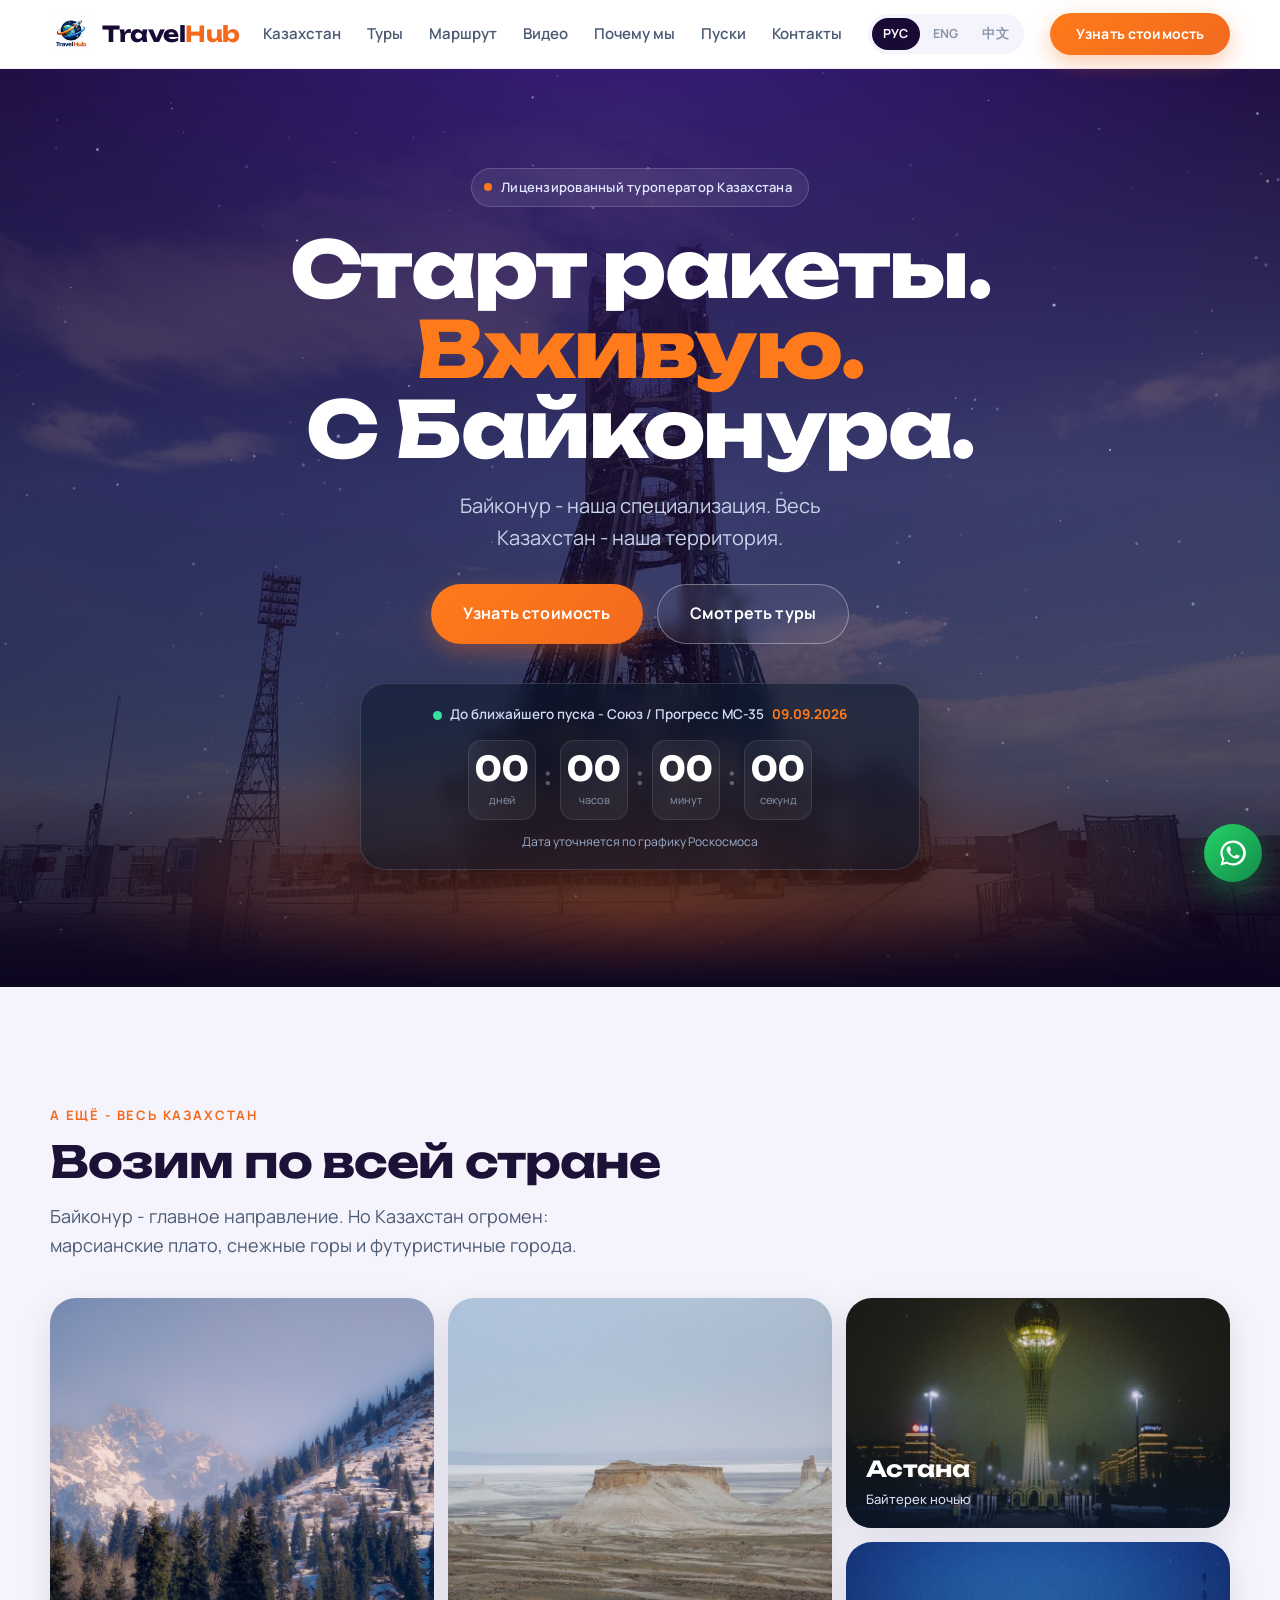
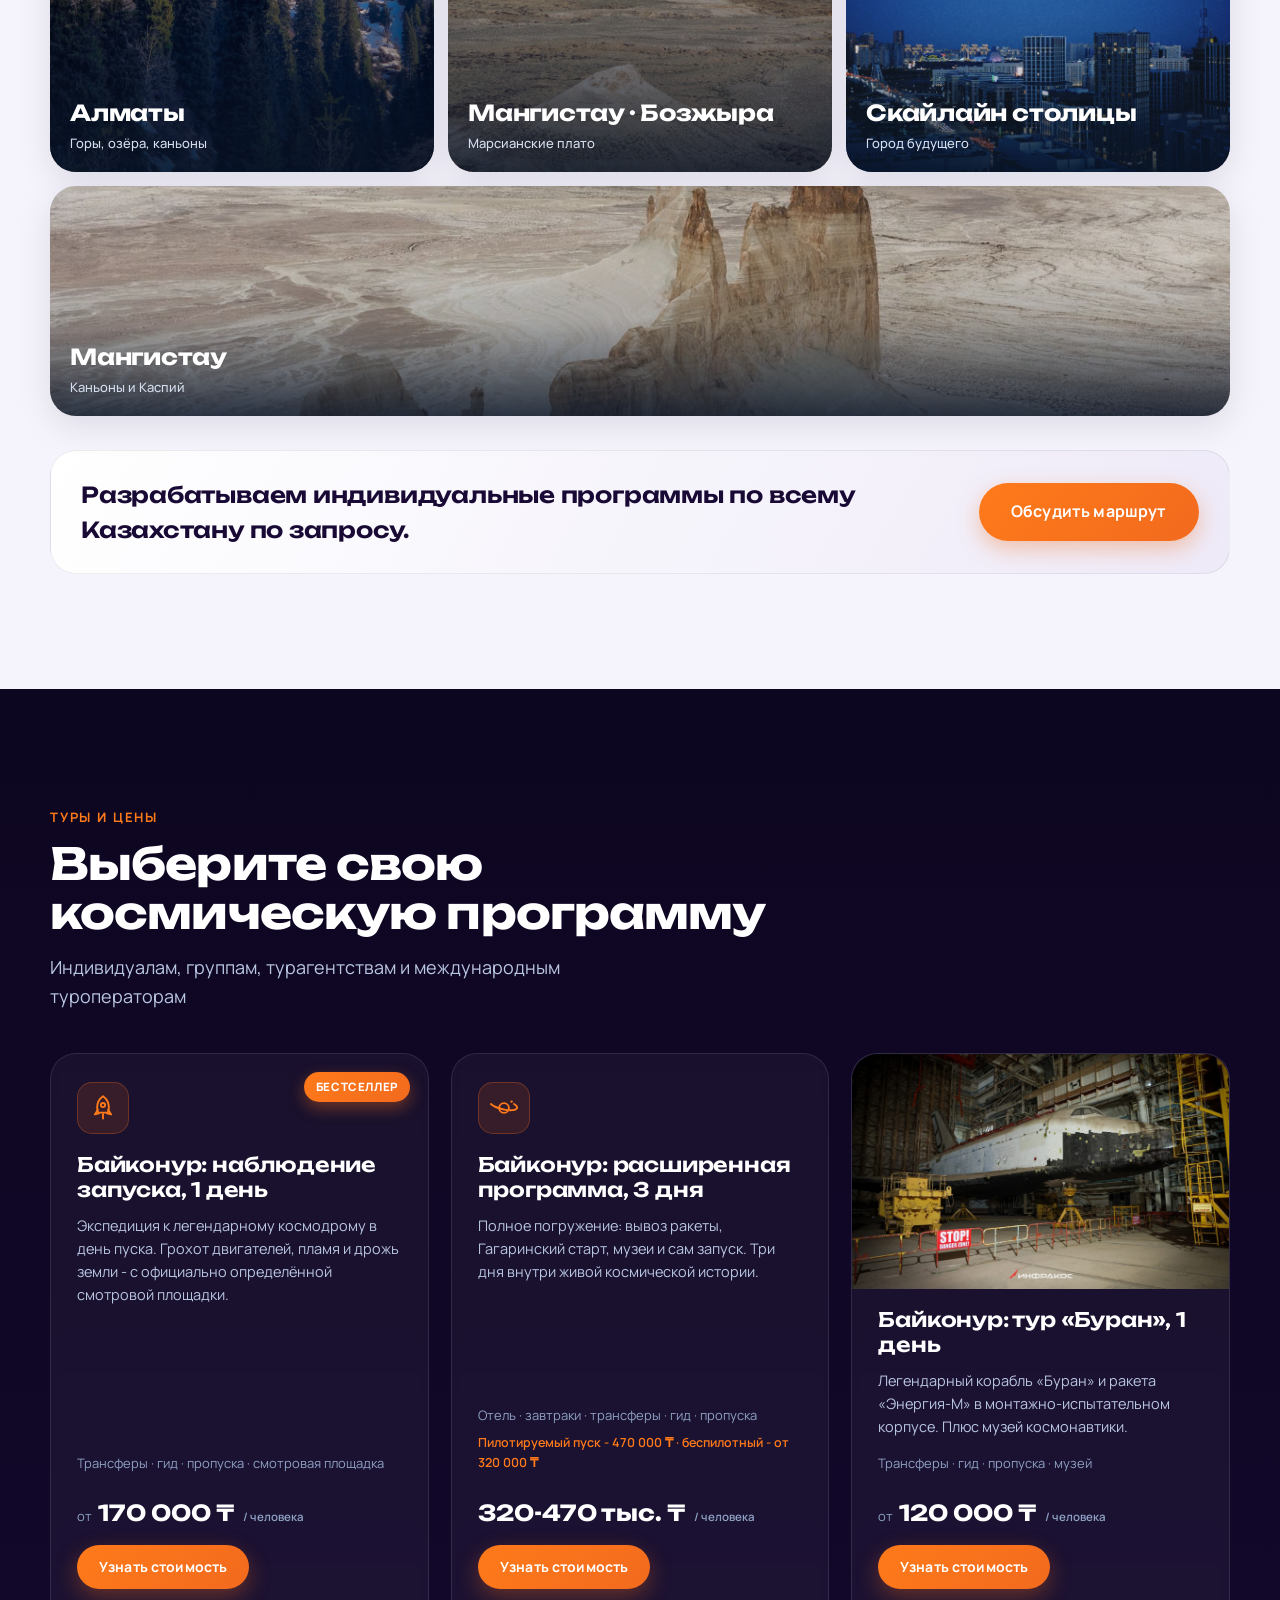
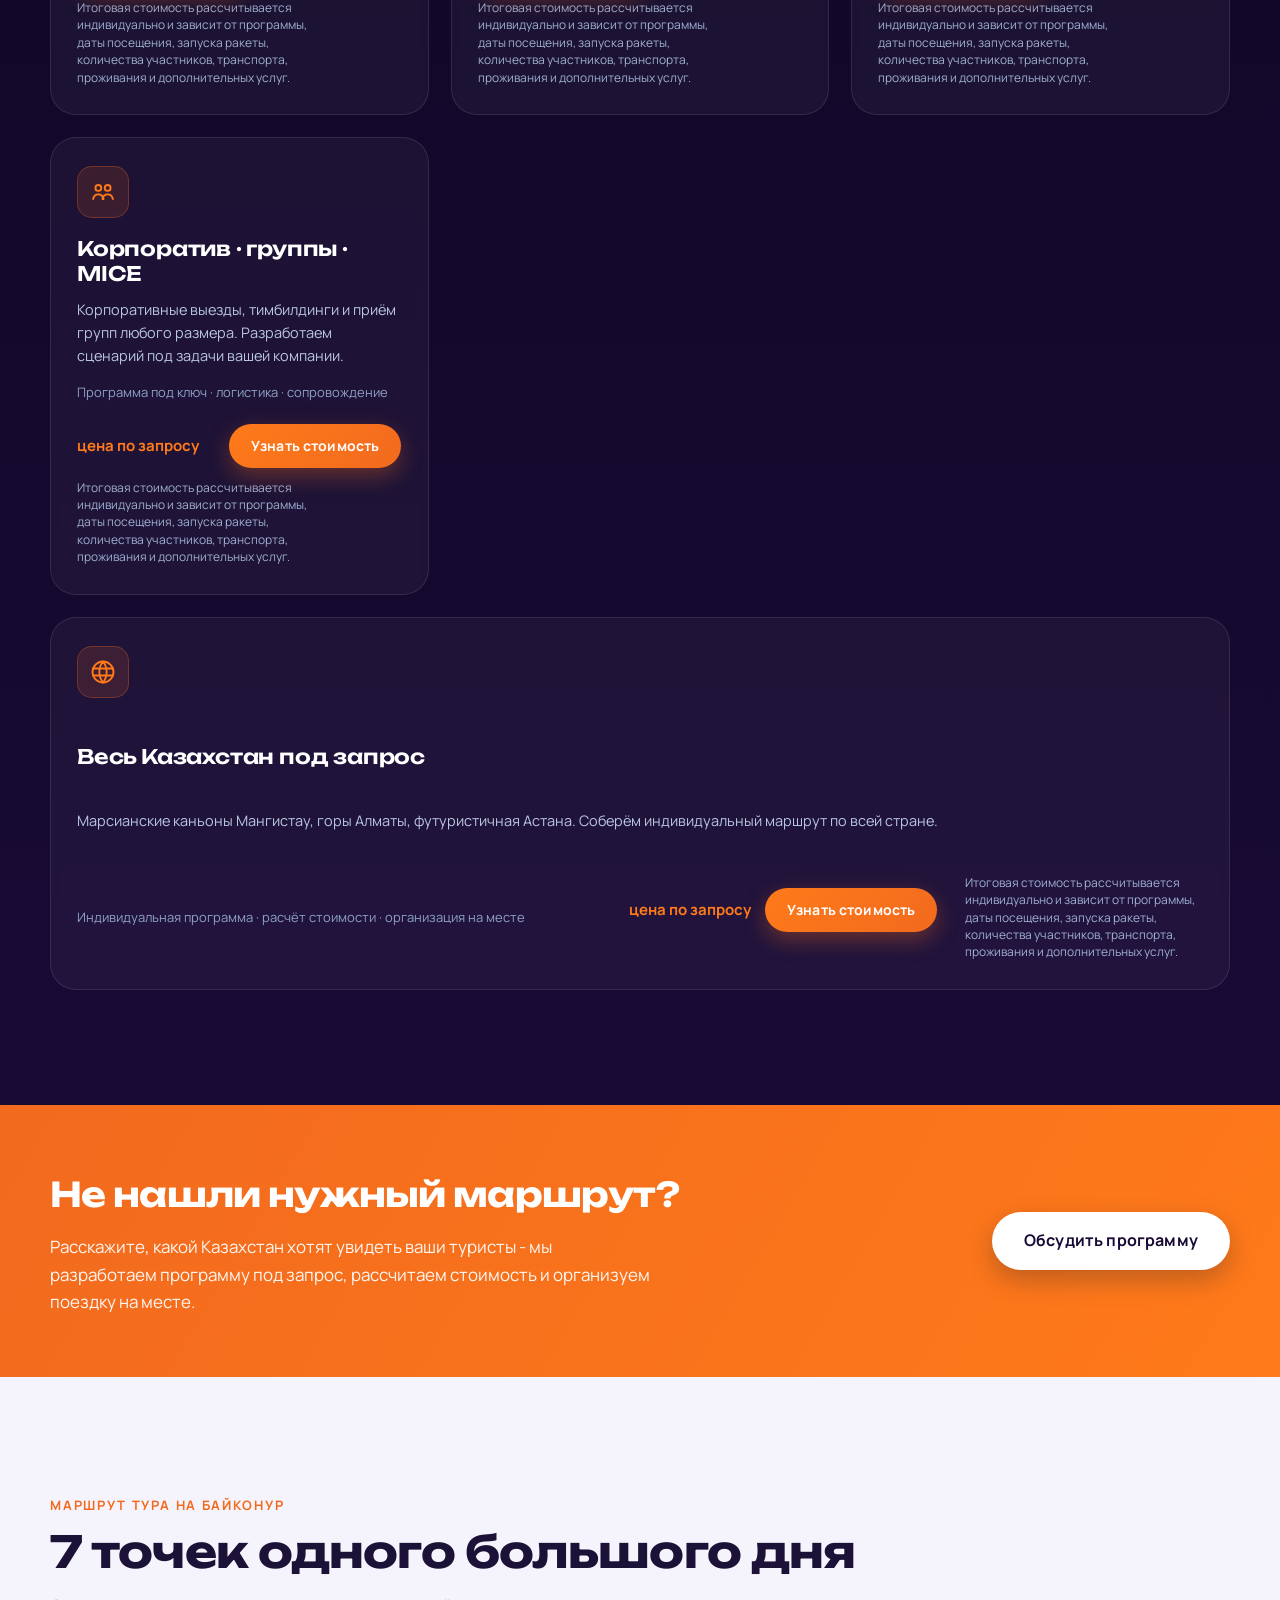
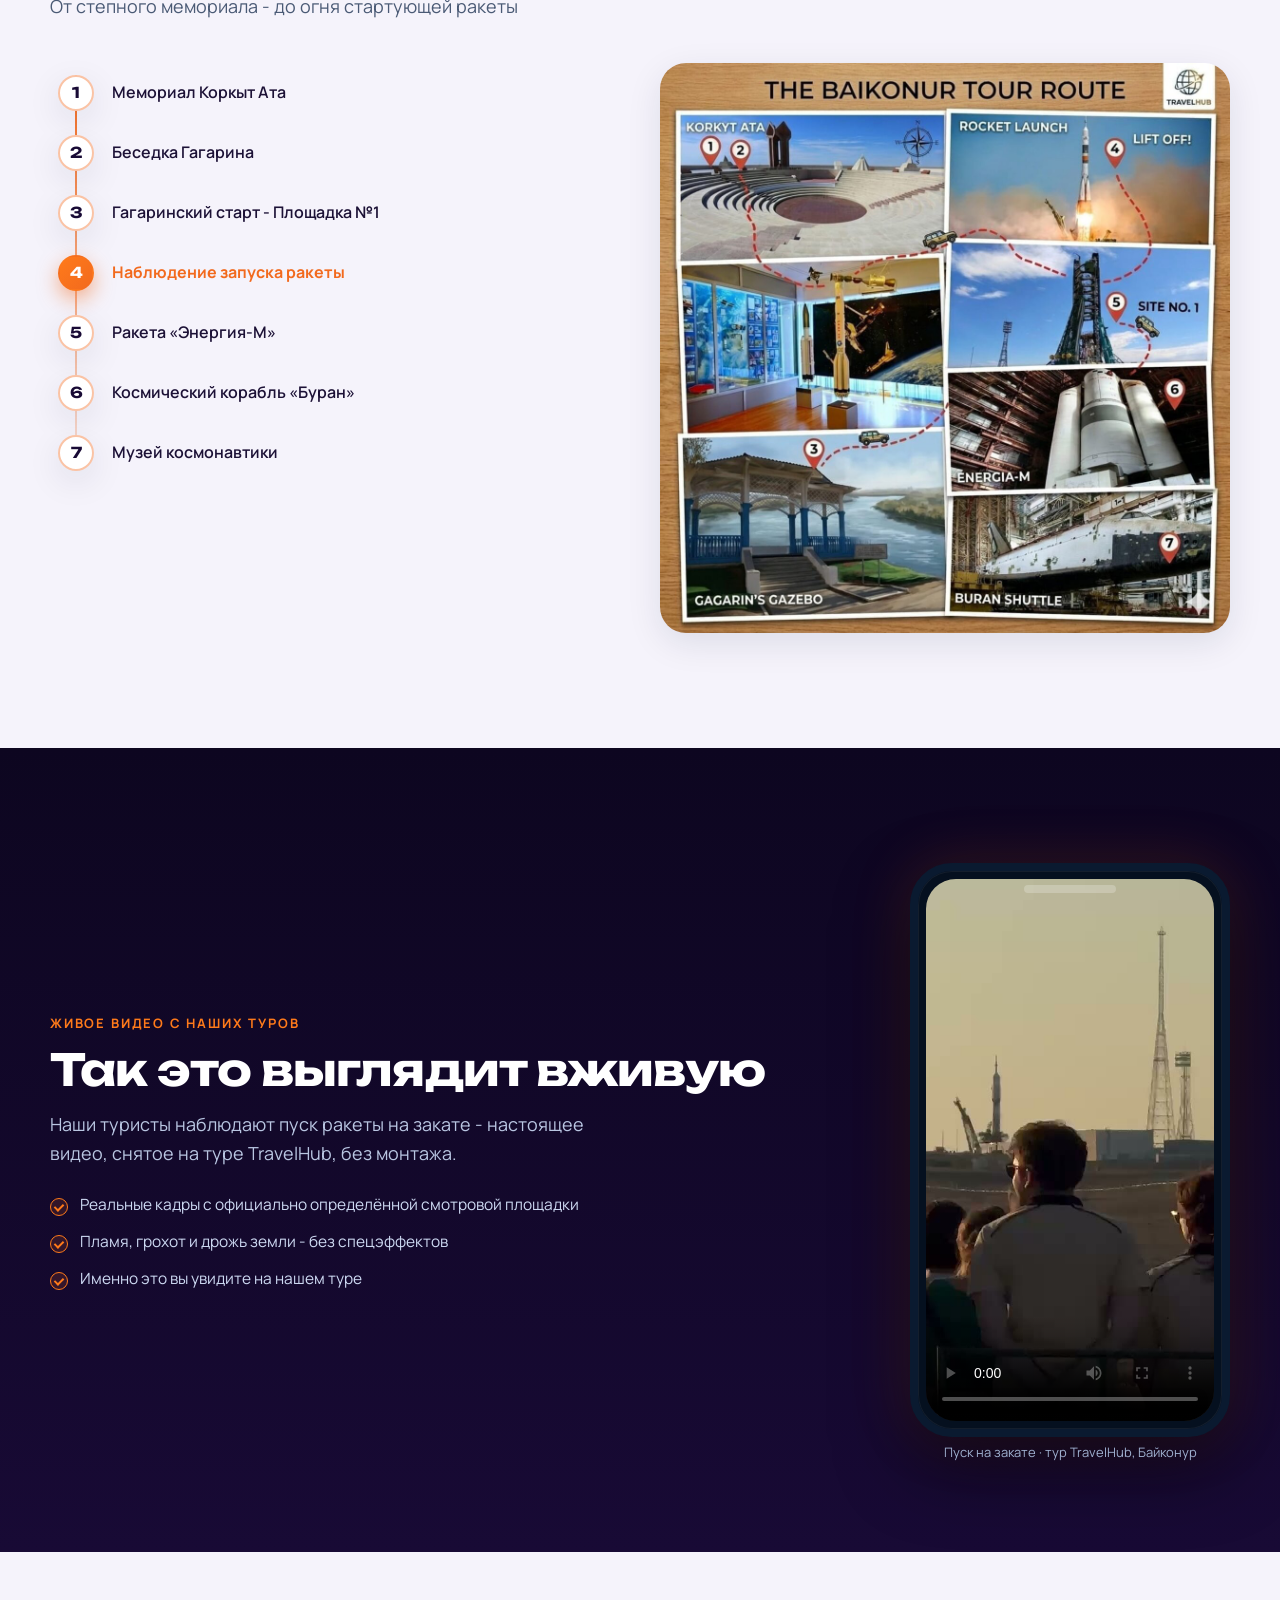
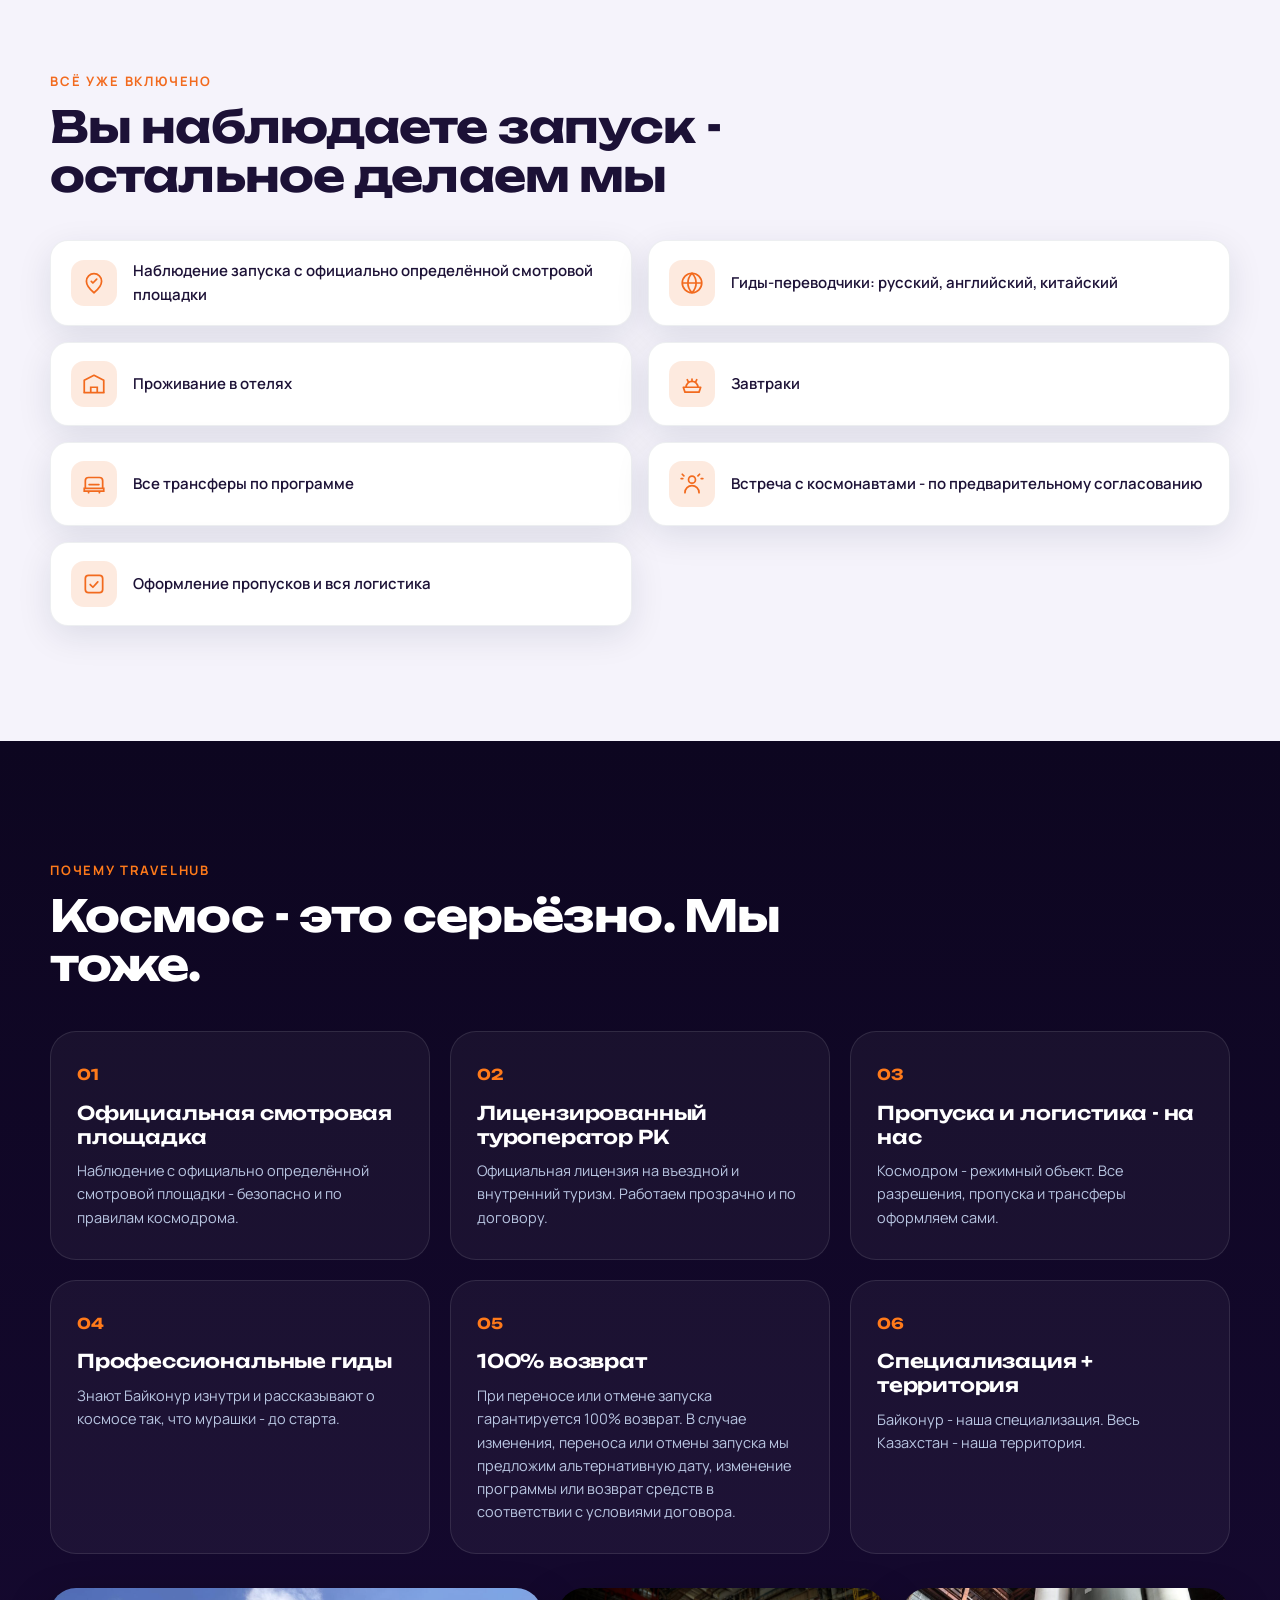
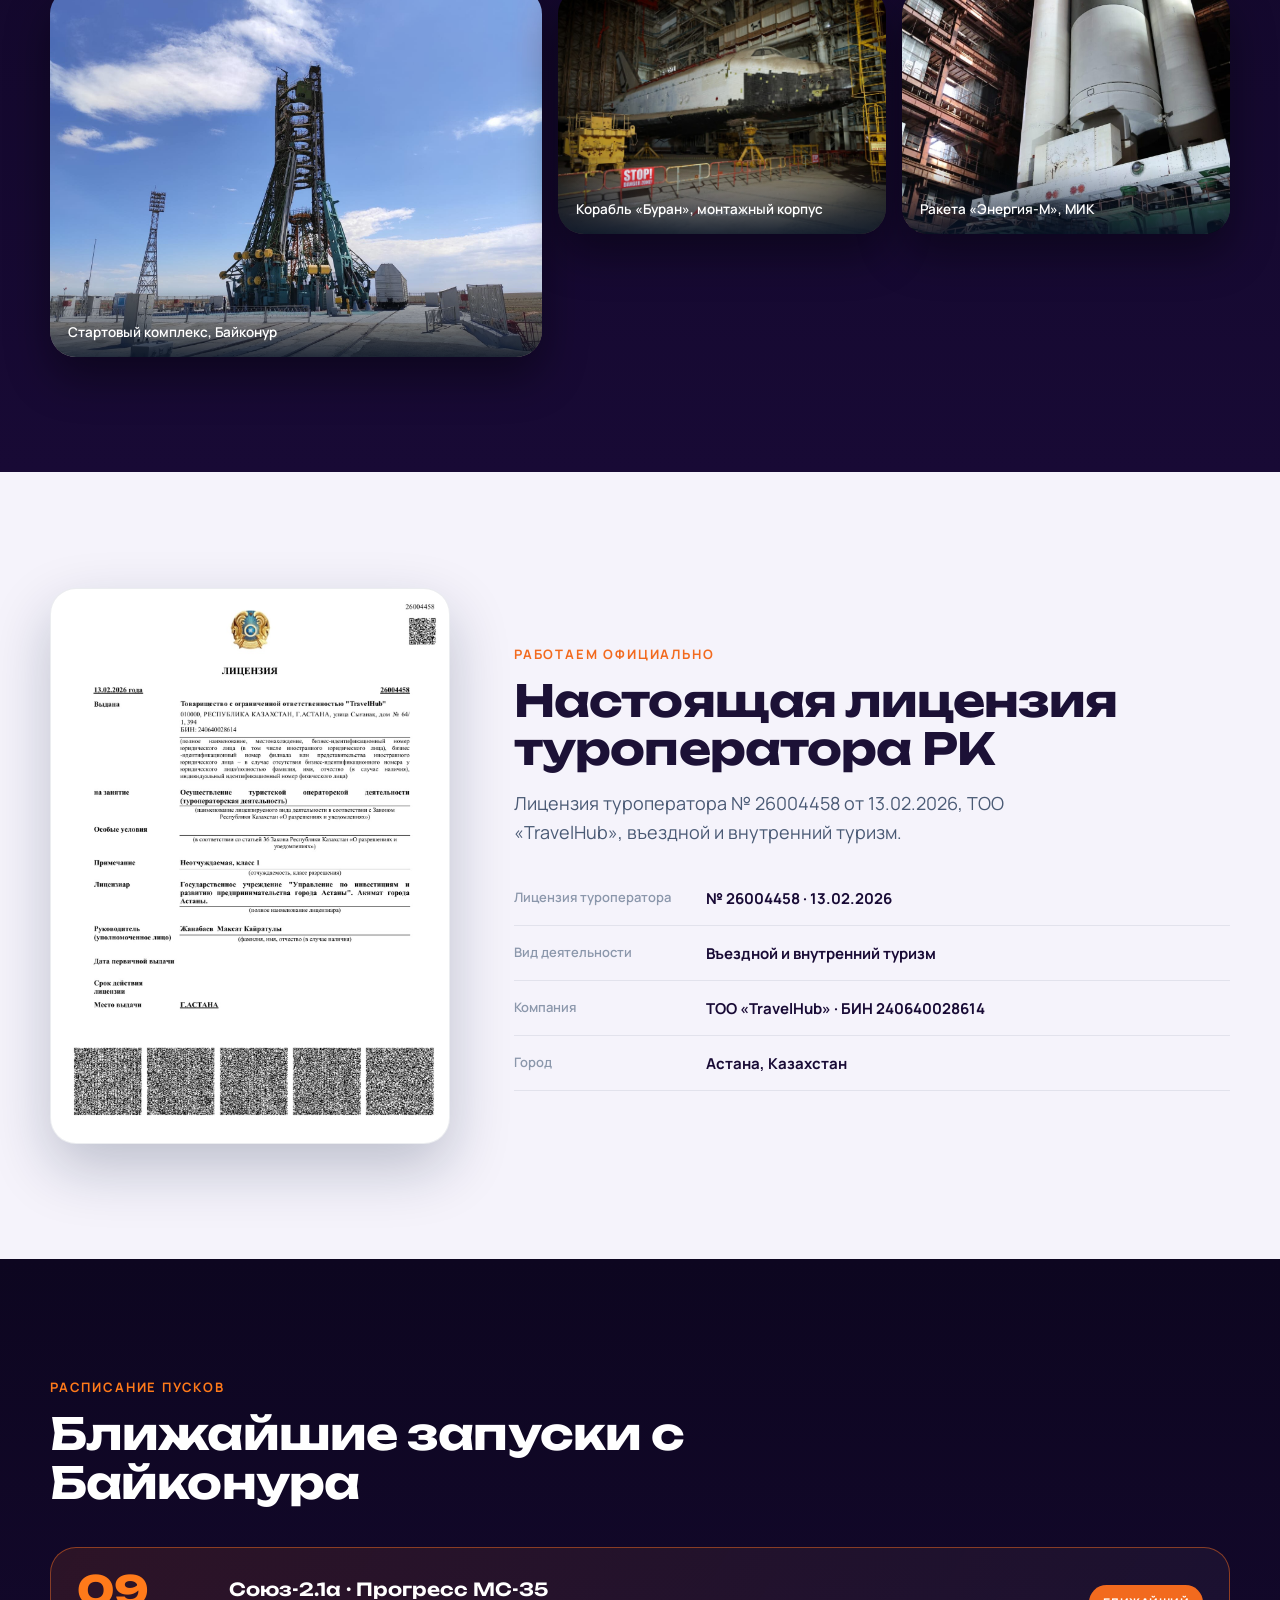
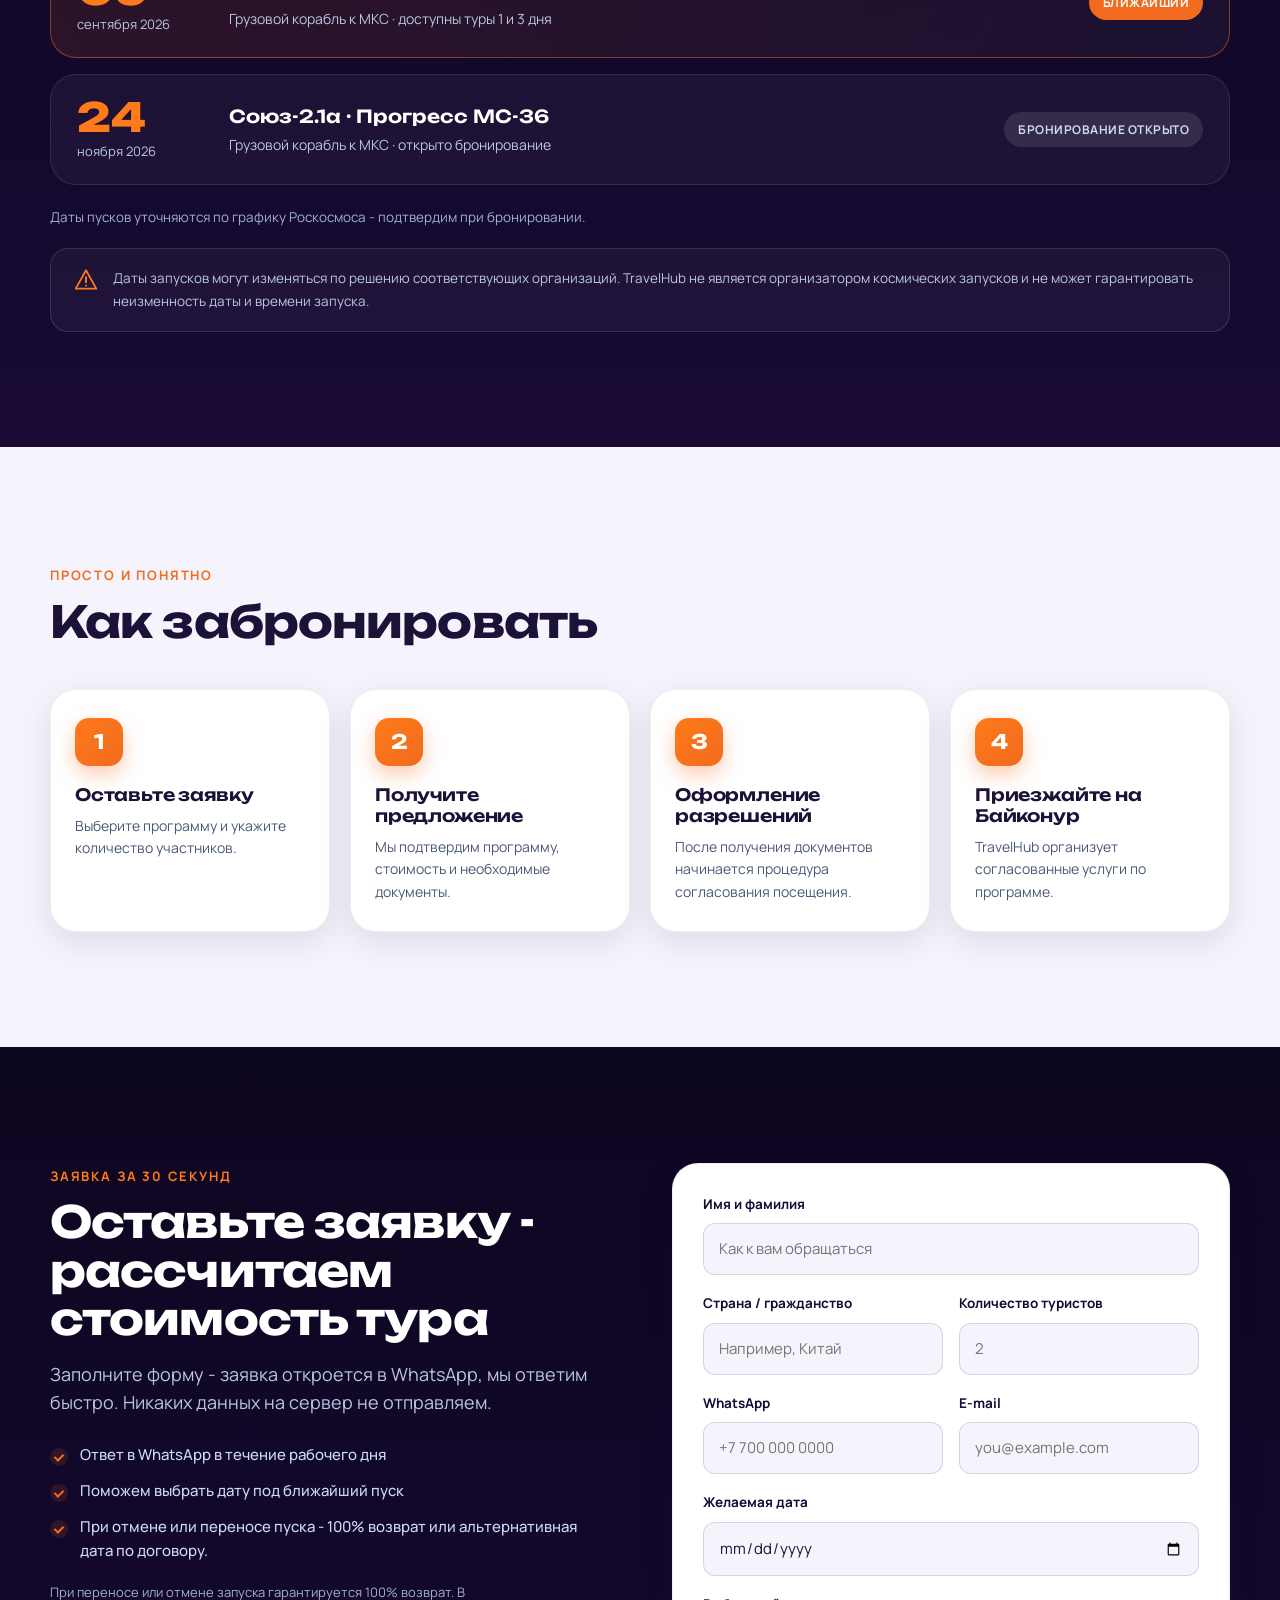
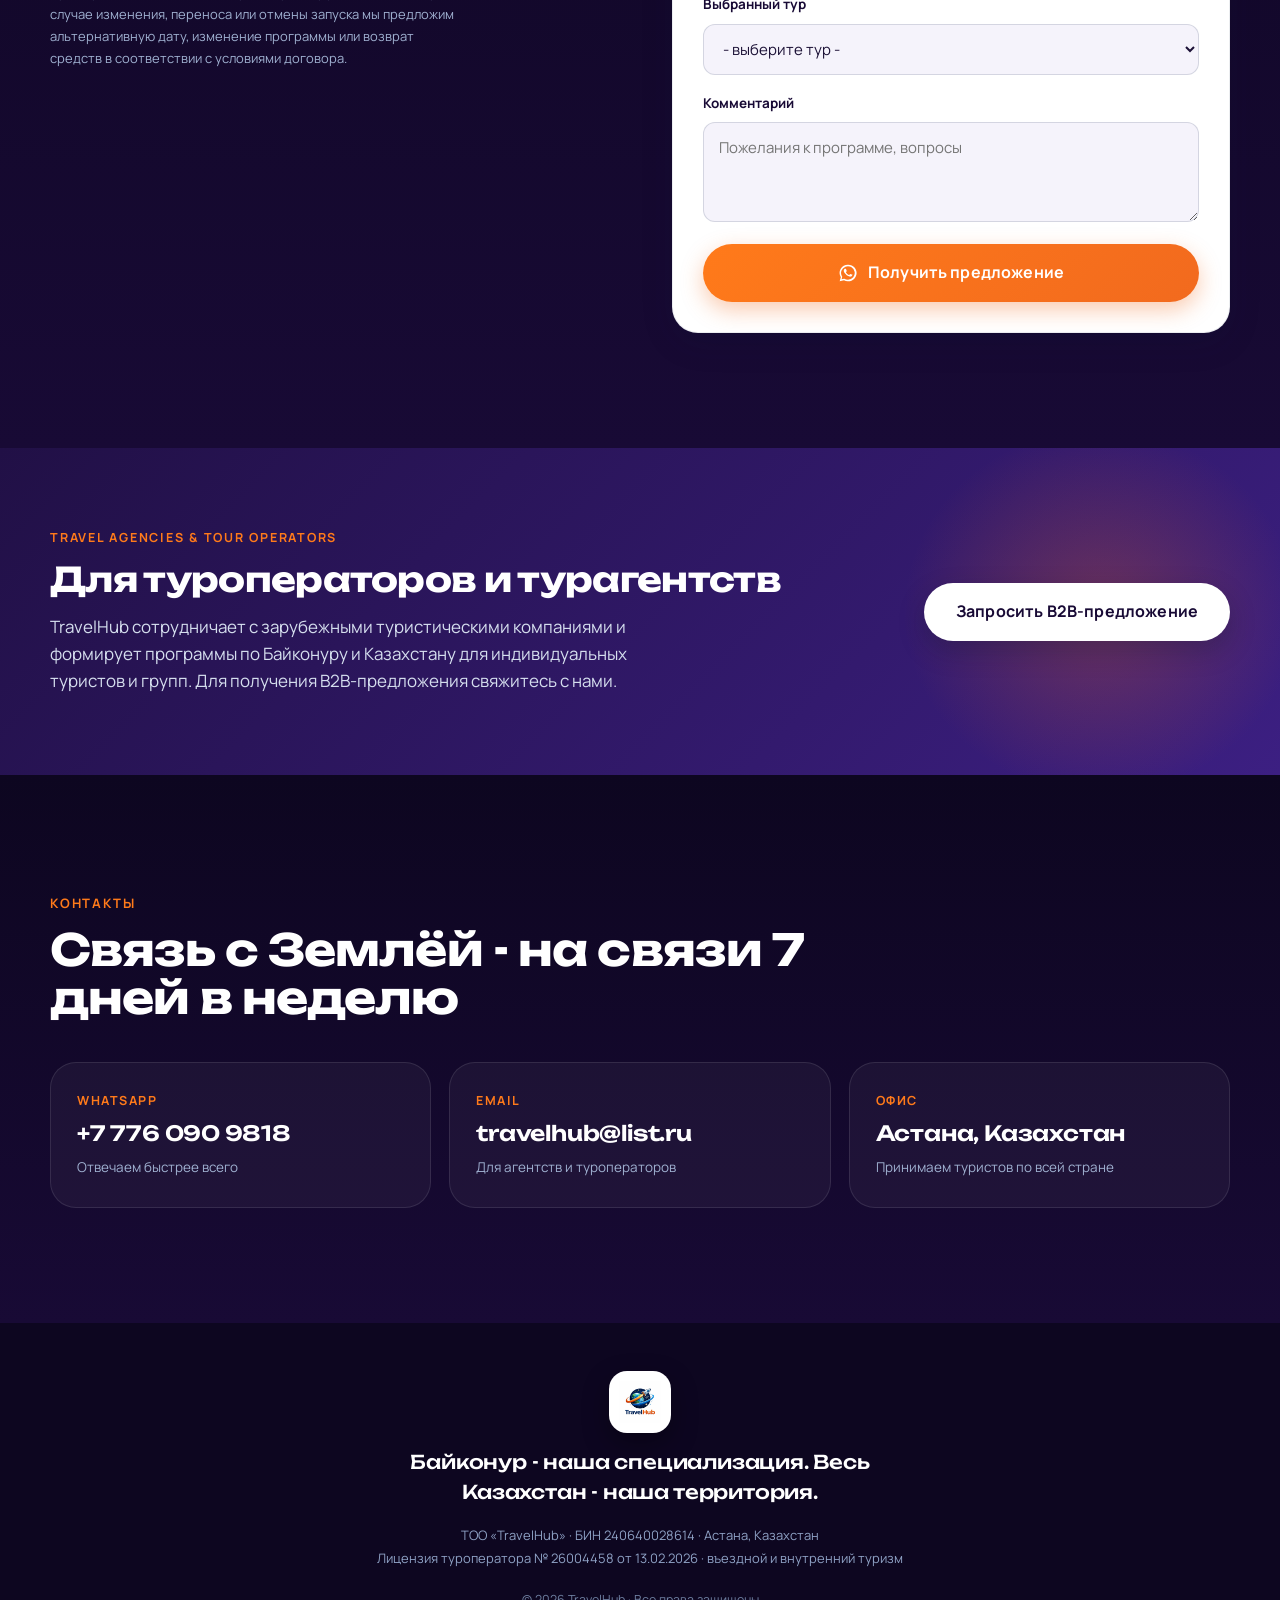
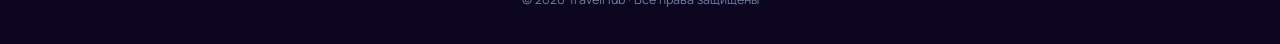
==== index.html @ fe6df9f5 "Цены +20 000 тг везде (RU тенге, EN/中文 евро пересчёт) Co-Authored-By: Claude Opus 4.8 <noreply@anthr" ====
<!DOCTYPE html>
<html lang="ru">
<head>
  <meta charset="UTF-8">
  <meta name="viewport" content="width=device-width, initial-scale=1.0">
  <meta name="theme-color" content="#180a35">

  <!-- SEO -->
  <title>TravelHub - туры на запуск ракеты с Байконура | Туроператор Казахстана</title>
  <meta name="description" content="Увидеть запуск ракеты с Байконура вживую: туры 1-3 дня от 120 000 ₸. Лицензированный принимающий туроператор Казахстана. Пропуска, гиды RU/EN/CN, наблюдение с официально определённой смотровой площадки. Туры по всему Казахстану: Мангистау, горы Алматы, Астана.">
  <link rel="canonical" href="https://ali-hub-01.github.io/travelhub/">

  <!-- Open Graph -->
  <meta property="og:type" content="website">
  <meta property="og:site_name" content="TravelHub">
  <meta property="og:title" content="TravelHub - туры на запуск ракеты с Байконура">
  <meta property="og:description" content="Байконур - наша специализация. Весь Казахстан - наша территория. Туры на запуски ракет от лицензированного туроператора РК.">
  <meta property="og:url" content="https://ali-hub-01.github.io/travelhub/">
  <meta property="og:image" content="https://ali-hub-01.github.io/travelhub/assets/og-image.jpg">
  <meta property="og:image:width" content="1200">
  <meta property="og:image:height" content="630">
  <meta property="og:locale" content="ru_RU">
  <meta property="og:locale:alternate" content="en_US">
  <meta property="og:locale:alternate" content="zh_CN">

  <!-- Twitter -->
  <meta name="twitter:card" content="summary_large_image">
  <meta name="twitter:title" content="TravelHub - туры на запуск ракеты с Байконура">
  <meta name="twitter:description" content="Увидеть старт ракеты вживую. Лицензированный туроператор Казахстана. Байконур, Мангистау, горы Алматы, Астана.">
  <meta name="twitter:image" content="https://ali-hub-01.github.io/travelhub/assets/og-image.jpg">

  <!-- Иконки -->
  <link rel="icon" href="assets/favicon.png" type="image/png">
  <link rel="apple-touch-icon" href="assets/favicon.png">

  <!-- Шрифты -->
  <link rel="preconnect" href="https://fonts.googleapis.com">
  <link rel="preconnect" href="https://fonts.gstatic.com" crossorigin>
  <link href="https://fonts.googleapis.com/css2?family=Unbounded:wght@500;600;700;800&family=Manrope:wght@400;500;600;700;800&display=swap" rel="stylesheet">

  <link rel="stylesheet" href="styles.css?v=5">
</head>
<body>

  <!-- ======================= ШАПКА ======================= -->
  <header class="site-header" id="top">
    <div class="container header-inner">
      <a href="#top" class="brand" aria-label="TravelHub">
        <img src="assets/logo.png" alt="TravelHub" width="42" height="42" class="brand-logo">
        <span class="brand-word">Travel<b>Hub</b></span>
      </a>

      <nav class="main-nav" id="mainNav" aria-label="Основная навигация" data-i18n-aria="nav.aria">
        <a href="#regions"  data-i18n="nav.regions">Казахстан</a>
        <a href="#tours"    data-i18n="nav.tours">Туры</a>
        <a href="#route"    data-i18n="nav.route">Маршрут</a>
        <a href="#video"    data-i18n="nav.video">Видео</a>
        <a href="#about"    data-i18n="nav.why">Почему мы</a>
        <a href="#schedule" data-i18n="nav.schedule">Пуски</a>
        <a href="#contacts" data-i18n="nav.contacts">Контакты</a>

        <div class="lang-switch" role="group" aria-label="Выбор языка" data-i18n-aria="lang.aria">
          <button type="button" class="lang-btn" data-lang="ru">РУС</button>
          <button type="button" class="lang-btn" data-lang="en">ENG</button>
          <button type="button" class="lang-btn" data-lang="zh">中文</button>
        </div>

        <a href="#booking" class="btn btn-primary btn-nav" data-i18n="nav.cta">Узнать стоимость</a>
      </nav>

      <button type="button" class="burger" id="burgerBtn" aria-expanded="false" aria-controls="mainNav" aria-label="Открыть меню" data-i18n-aria="nav.burger">
        <span></span><span></span><span></span>
      </button>
    </div>
  </header>

  <main>
    <!-- ======================= HERO: Байконур ======================= -->
    <section class="hero" id="hero">
      <canvas id="starfield" aria-hidden="true"></canvas>
      <div class="hero-photo" aria-hidden="true"></div>
      <div class="hero-glow" aria-hidden="true"></div>

      <div class="container hero-inner">
        <p class="hero-kicker reveal">
          <span class="kicker-dot" aria-hidden="true"></span>
          <span data-i18n="hero.kicker">Лицензированный туроператор Казахстана</span>
        </p>

        <h1 class="hero-title reveal">
          <span data-i18n="hero.title1">Старт ракеты.</span>
          <span class="accent" data-i18n="hero.title2">Вживую.</span>
          <span data-i18n="hero.title3">С Байконура.</span>
        </h1>

        <p class="hero-sub reveal" data-i18n="hero.sub">Байконур - наша специализация. Весь Казахстан - наша территория.</p>

        <div class="hero-cta reveal">
          <a href="#booking" class="btn btn-primary btn-lg" data-i18n="hero.cta1">Узнать стоимость</a>
          <a href="#tours" class="btn btn-ghost btn-lg" data-i18n="hero.cta2">Смотреть туры</a>
        </div>

        <!-- Таймер до ближайшего пуска -->
        <div class="countdown-card reveal" role="timer" aria-live="off">
          <div class="countdown-head">
            <span class="pulse-dot" aria-hidden="true"></span>
            <span data-i18n="hero.next">До ближайшего пуска - Союз / Прогресс МС-35</span>
            <span class="countdown-date">09.09.2026</span>
          </div>
          <div class="countdown" id="countdown">
            <div class="cd-cell"><span class="cd-num" id="cdD">--</span><span class="cd-label" data-i18n="cd.days">дней</span></div>
            <span class="cd-sep" aria-hidden="true">:</span>
            <div class="cd-cell"><span class="cd-num" id="cdH">--</span><span class="cd-label" data-i18n="cd.hours">часов</span></div>
            <span class="cd-sep" aria-hidden="true">:</span>
            <div class="cd-cell"><span class="cd-num" id="cdM">--</span><span class="cd-label" data-i18n="cd.min">минут</span></div>
            <span class="cd-sep" aria-hidden="true">:</span>
            <div class="cd-cell"><span class="cd-num" id="cdS">--</span><span class="cd-label" data-i18n="cd.sec">секунд</span></div>
          </div>
          <p class="countdown-note" data-i18n="hero.datenote">Дата уточняется по графику Роскосмоса</p>
        </div>
      </div>

      <div class="hero-bottom-fade" aria-hidden="true"></div>
    </section>

    <!-- ======================= РЕГИОНЫ: ВЕСЬ КАЗАХСТАН ======================= -->
    <section class="section section-light section-regions" id="regions">
      <div class="container">
        <p class="section-kicker reveal" data-i18n="reg.kicker">А ещё - весь Казахстан</p>
        <h2 class="section-title reveal" data-i18n="reg.title">Возим по всей стране</h2>
        <p class="section-sub reveal" data-i18n="reg.sub">Байконур - главное направление. Но Казахстан огромен: марсианские плато, снежные горы и футуристичные города.</p>

        <div class="regions-mosaic reveal">
          <figure class="region-card region-almaty">
            <img src="assets/regions/almaty.jpg" alt="Горные вершины и озёра Алматы" data-i18n-alt="reg.altAlmaty" loading="lazy" width="1600" height="2842">
            <figcaption>
              <span class="region-name" data-i18n="reg.almaty">Алматы</span>
              <span class="region-tag" data-i18n="reg.almatyX">Горы, озёра, каньоны</span>
            </figcaption>
          </figure>

          <figure class="region-card region-bozzhyra">
            <img src="assets/regions/mangystau-2.jpg" alt="Плато Бозжыра, скалы-клыки в степи Мангистау" data-i18n-alt="reg.altBozzhyra" loading="lazy" width="1600" height="2000">
            <figcaption>
              <span class="region-name" data-i18n="reg.bozzhyra">Мангистау · Бозжыра</span>
              <span class="region-tag" data-i18n="reg.bozzhyraX">Марсианские плато</span>
            </figcaption>
          </figure>

          <figure class="region-card region-astana">
            <img src="assets/regions/astana.jpg" alt="Монумент Байтерек, ночная Астана" data-i18n-alt="reg.altAstana" loading="lazy" width="1600" height="1067">
            <figcaption>
              <span class="region-name" data-i18n="reg.astana">Астана</span>
              <span class="region-tag" data-i18n="reg.astanaX">Байтерек ночью</span>
            </figcaption>
          </figure>

          <figure class="region-card region-astana2">
            <img src="assets/regions/astana-2.jpg" alt="Футуристичный скайлайн Астаны" data-i18n-alt="reg.altAstana2" loading="lazy" width="1600" height="1067">
            <figcaption>
              <span class="region-name" data-i18n="reg.astana2">Скайлайн столицы</span>
              <span class="region-tag" data-i18n="reg.astana2X">Город будущего</span>
            </figcaption>
          </figure>

          <figure class="region-card region-mangystau">
            <img src="assets/regions/mangystau.jpg" alt="Меловые каньоны и степь Мангистау" data-i18n-alt="reg.altMangystau" loading="lazy" width="1600" height="1068">
            <figcaption>
              <span class="region-name" data-i18n="reg.mangystau">Мангистау</span>
              <span class="region-tag" data-i18n="reg.mangystauX">Каньоны и Каспий</span>
            </figcaption>
          </figure>
        </div>

        <div class="regions-cta reveal">
          <p class="regions-cta-text" data-i18n="reg.ctaText">Разрабатываем индивидуальные программы по всему Казахстану по запросу.</p>
          <a class="btn btn-primary btn-lg" data-wa="custom" href="https://wa.me/77760909818" target="_blank" rel="noopener" data-i18n="reg.cta">Обсудить маршрут</a>
        </div>
      </div>
    </section>

    <!-- ======================= ТУРЫ ======================= -->
    <section class="section section-dark section-tours" id="tours">
      <div class="container">
        <p class="section-kicker reveal" data-i18n="tours.kicker">Туры и цены</p>
        <h2 class="section-title reveal" data-i18n="tours.title">Выберите свою космическую программу</h2>
        <p class="section-sub reveal" data-i18n="tours.sub">Индивидуалам, группам, турагентствам и международным туроператорам</p>

        <div class="tours-grid">

          <!-- Тур 1: Байконур 1 день -->
          <article class="tour-card reveal" id="tour-1day">
            <div class="tour-flag flag-hot" data-i18n="tours.bestseller">Бестселлер</div>
            <div class="tour-icon" aria-hidden="true">
              <svg viewBox="0 0 24 24" fill="none"><path d="M12 2c3.5 2.4 5 5.8 5 9.5 0 1.6-.3 3.1-.8 4.5H7.8A12.7 12.7 0 0 1 7 11.5C7 7.8 8.5 4.4 12 2Z" stroke="currentColor" stroke-width="1.6"/><circle cx="12" cy="9.5" r="1.8" stroke="currentColor" stroke-width="1.6"/><path d="M7.6 13.5 5 17.5l3.5-.9M16.4 13.5l2.6 4-3.5-.9M12 17v4" stroke="currentColor" stroke-width="1.6" stroke-linecap="round" stroke-linejoin="round"/></svg>
            </div>
            <h3 class="tour-name" data-i18n="t1.name">Байконур: наблюдение запуска, 1 день</h3>
            <p class="tour-desc" data-i18n="t1.desc">Экспедиция к легендарному космодрому в день пуска. Грохот двигателей, пламя и дрожь земли - с официально определённой смотровой площадки.</p>
            <p class="tour-inc"><span data-i18n="t1.inc">Трансферы · гид · пропуска · смотровая площадка</span></p>
            <div class="tour-foot">
              <div class="tour-price"><span class="price-pre" data-i18n="price.from">от</span> <span class="price-num" data-i18n="t1.price">170 000 ₸</span> <span class="price-unit" data-i18n="price.unit">/ человека</span></div>
              <a class="btn btn-primary btn-book" data-wa="t1" href="https://wa.me/77760909818" target="_blank" rel="noopener" data-i18n="btn.book">Узнать стоимость</a>
            </div>
            <p class="price-detail" data-i18n="price.detail">Итоговая стоимость рассчитывается индивидуально и зависит от программы, даты посещения, запуска ракеты, количества участников, транспорта, проживания и дополнительных услуг.</p>
          </article>

          <!-- Тур 2: Байконур 3 дня -->
          <article class="tour-card reveal" id="tour-3day">
            <div class="tour-icon" aria-hidden="true">
              <svg viewBox="0 0 24 24" fill="none"><circle cx="12" cy="12" r="4.2" stroke="currentColor" stroke-width="1.6"/><path d="M20.6 8.6c1.9 1.1 2.9 2.3 2.6 3.4-.5 1.9-5.4 2.5-11 1.4C6.7 12.3 2.3 10 .8 8.6" stroke="currentColor" stroke-width="1.6" stroke-linecap="round"/><circle cx="18.5" cy="6.5" r="1" fill="currentColor"/></svg>
            </div>
            <h3 class="tour-name" data-i18n="t2.name">Байконур: расширенная программа, 3 дня</h3>
            <p class="tour-desc" data-i18n="t2.desc">Полное погружение: вывоз ракеты, Гагаринский старт, музеи и сам запуск. Три дня внутри живой космической истории.</p>
            <p class="tour-inc"><span data-i18n="t2.inc">Отель · завтраки · трансферы · гид · пропуска</span></p>
            <p class="tour-note" data-i18n="t2.note">Пилотируемый пуск - 470 000 ₸ · беспилотный - от 320 000 ₸</p>
            <div class="tour-foot">
              <div class="tour-price"><span class="price-num" data-i18n="t2.price">320-470 тыс. ₸</span> <span class="price-unit" data-i18n="price.unit">/ человека</span></div>
              <a class="btn btn-primary btn-book" data-wa="t2" href="https://wa.me/77760909818" target="_blank" rel="noopener" data-i18n="btn.book">Узнать стоимость</a>
            </div>
            <p class="price-detail" data-i18n="price.detail">Итоговая стоимость рассчитывается индивидуально и зависит от программы, даты посещения, запуска ракеты, количества участников, транспорта, проживания и дополнительных услуг.</p>
          </article>

          <!-- Тур 3: Буран (с реальным фото) -->
          <article class="tour-card tour-card-media reveal" id="tour-buran">
            <figure class="tour-media">
              <img src="assets/buran.jpg" alt="Космический корабль «Буран» в монтажном корпусе Байконура" data-i18n-alt="gal.a3" loading="lazy" width="1600" height="1067" data-lightbox>
            </figure>
            <h3 class="tour-name" data-i18n="t3.name">Байконур: тур «Буран», 1 день</h3>
            <p class="tour-desc" data-i18n="t3.desc">Легендарный корабль «Буран» и ракета «Энергия-М» в монтажно-испытательном корпусе. Плюс музей космонавтики.</p>
            <p class="tour-inc"><span data-i18n="t3.inc">Трансферы · гид · пропуска · музей</span></p>
            <div class="tour-foot">
              <div class="tour-price"><span class="price-pre" data-i18n="price.from">от</span> <span class="price-num" data-i18n="t3.price">120 000 ₸</span> <span class="price-unit" data-i18n="price.unit">/ человека</span></div>
              <a class="btn btn-primary btn-book" data-wa="t3" href="https://wa.me/77760909818" target="_blank" rel="noopener" data-i18n="btn.book">Узнать стоимость</a>
            </div>
            <p class="price-detail" data-i18n="price.detail">Итоговая стоимость рассчитывается индивидуально и зависит от программы, даты посещения, запуска ракеты, количества участников, транспорта, проживания и дополнительных услуг.</p>
          </article>

          <!-- Тур 4: Корпоратив / MICE -->
          <article class="tour-card reveal" id="tour-corporate">
            <div class="tour-icon" aria-hidden="true">
              <svg viewBox="0 0 24 24" fill="none"><circle cx="8" cy="8.5" r="2.5" stroke="currentColor" stroke-width="1.6"/><circle cx="16" cy="8.5" r="2.5" stroke="currentColor" stroke-width="1.6"/><path d="M3.5 18c.6-2.6 2.4-4 4.5-4s3.9 1.4 4.5 4M11.5 18c.6-2.6 2.4-4 4.5-4s3.9 1.4 4.5 4" stroke="currentColor" stroke-width="1.6" stroke-linecap="round"/></svg>
            </div>
            <h3 class="tour-name" data-i18n="t4.name">Корпоратив · группы · MICE</h3>
            <p class="tour-desc" data-i18n="t4.desc">Корпоративные выезды, тимбилдинги и приём групп любого размера. Разработаем сценарий под задачи вашей компании.</p>
            <p class="tour-inc"><span data-i18n="t4.inc">Программа под ключ · логистика · сопровождение</span></p>
            <div class="tour-foot">
              <div class="tour-price"><span class="price-req" data-i18n="price.request">цена по запросу</span></div>
              <a class="btn btn-primary btn-book" data-wa="t4" href="https://wa.me/77760909818" target="_blank" rel="noopener" data-i18n="btn.book">Узнать стоимость</a>
            </div>
            <p class="price-detail" data-i18n="price.detail">Итоговая стоимость рассчитывается индивидуально и зависит от программы, даты посещения, запуска ракеты, количества участников, транспорта, проживания и дополнительных услуг.</p>
          </article>

          <!-- Тур 5: Весь Казахстан -->
          <article class="tour-card tour-card-wide reveal" id="tour-kazakhstan">
            <div class="tour-icon" aria-hidden="true">
              <svg viewBox="0 0 24 24" fill="none"><circle cx="12" cy="12" r="9" stroke="currentColor" stroke-width="1.6"/><path d="M3.5 9h17M3.5 15h17M12 3a14.5 14.5 0 0 1 0 18M12 3a14.5 14.5 0 0 0 0 18" stroke="currentColor" stroke-width="1.6" stroke-linecap="round"/></svg>
            </div>
            <h3 class="tour-name" data-i18n="t5.name">Весь Казахстан под запрос</h3>
            <p class="tour-desc" data-i18n="t5.desc">Марсианские каньоны Мангистау, горы Алматы, футуристичная Астана. Соберём индивидуальный маршрут по всей стране.</p>
            <p class="tour-inc"><span data-i18n="t5.inc">Индивидуальная программа · расчёт стоимости · организация на месте</span></p>
            <div class="tour-foot">
              <div class="tour-price"><span class="price-req" data-i18n="price.request">цена по запросу</span></div>
              <a class="btn btn-primary btn-book" data-wa="t5" href="https://wa.me/77760909818" target="_blank" rel="noopener" data-i18n="btn.book">Узнать стоимость</a>
            </div>
            <p class="price-detail" data-i18n="price.detail">Итоговая стоимость рассчитывается индивидуально и зависит от программы, даты посещения, запуска ракеты, количества участников, транспорта, проживания и дополнительных услуг.</p>
          </article>
        </div>
      </div>
    </section>

    <!-- ======================= CTA-ЛЕНТА ======================= -->
    <section class="custom-band" id="custom">
      <div class="container custom-inner reveal">
        <div>
          <h2 class="custom-title" data-i18n="custom.title">Не нашли нужный маршрут?</h2>
          <p class="custom-text" data-i18n="custom.text">Расскажите, какой Казахстан хотят увидеть ваши туристы - мы разработаем программу под запрос, рассчитаем стоимость и организуем поездку на месте.</p>
        </div>
        <a class="btn btn-light btn-lg" data-wa="custom" href="https://wa.me/77760909818" target="_blank" rel="noopener" data-i18n="custom.cta">Обсудить программу</a>
      </div>
    </section>

    <!-- ======================= МАРШРУТ ТУРА ======================= -->
    <section class="section section-light" id="route">
      <div class="container">
        <p class="section-kicker reveal" data-i18n="route.kicker">Маршрут тура на Байконур</p>
        <h2 class="section-title reveal" data-i18n="route.title">7 точек одного большого дня</h2>
        <p class="section-sub reveal" data-i18n="route.sub">От степного мемориала - до огня стартующей ракеты</p>

        <div class="route-layout">
          <ol class="route-timeline">
            <li class="route-step reveal"><span class="route-num">1</span><span class="route-label" data-i18n="route.p1">Мемориал Коркыт Ата</span></li>
            <li class="route-step reveal"><span class="route-num">2</span><span class="route-label" data-i18n="route.p2">Беседка Гагарина</span></li>
            <li class="route-step reveal"><span class="route-num">3</span><span class="route-label" data-i18n="route.p3">Гагаринский старт - Площадка №1</span></li>
            <li class="route-step route-step-launch reveal"><span class="route-num">4</span><span class="route-label" data-i18n="route.p4">Наблюдение запуска ракеты</span></li>
            <li class="route-step reveal"><span class="route-num">5</span><span class="route-label" data-i18n="route.p5">Ракета «Энергия-М»</span></li>
            <li class="route-step reveal"><span class="route-num">6</span><span class="route-label" data-i18n="route.p6">Космический корабль «Буран»</span></li>
            <li class="route-step reveal"><span class="route-num">7</span><span class="route-label" data-i18n="route.p7">Музей космонавтики</span></li>
          </ol>

          <figure class="route-figure reveal">
            <img src="assets/tour-route.jpg" alt="Карта маршрута тура на Байконур: 7 точек от мемориала Коркыт Ата до музея космонавтики" data-i18n-alt="route.imgalt" loading="lazy" width="1200" height="1200" data-lightbox>
          </figure>
        </div>
      </div>
    </section>

    <!-- ======================= ВИДЕО С ТУРОВ ======================= -->
    <section class="section section-dark section-video" id="video">
      <canvas id="videoStars" aria-hidden="true"></canvas>
      <div class="container video-inner">
        <div class="video-copy">
          <p class="section-kicker reveal" data-i18n="vid.kicker">Живое видео с наших туров</p>
          <h2 class="section-title reveal" data-i18n="vid.title">Так это выглядит вживую</h2>
          <p class="section-sub reveal" data-i18n="vid.sub">Наши туристы наблюдают пуск ракеты на закате - настоящее видео, снятое на туре TravelHub, без монтажа.</p>
          <ul class="video-points reveal">
            <li data-i18n="vid.p1">Реальные кадры с официально определённой смотровой площадки</li>
            <li data-i18n="vid.p2">Пламя, грохот и дрожь земли - без спецэффектов</li>
            <li data-i18n="vid.p3">Именно это вы увидите на нашем туре</li>
          </ul>
        </div>

        <figure class="phone-frame reveal">
          <span class="phone-notch" aria-hidden="true"></span>
          <video class="phone-video" poster="assets/video-poster.jpg" controls playsinline preload="metadata"
                 aria-label="Видео запуска ракеты на Байконуре с тура TravelHub" data-i18n-aria="vid.videoAria">
            <source src="assets/baikonur-video.mp4" type="video/mp4">
          </video>
          <figcaption class="phone-caption" data-i18n="vid.caption">Пуск на закате · тур TravelHub, Байконур</figcaption>
        </figure>
      </div>
    </section>

    <!-- ======================= ЧТО ВКЛЮЧЕНО ======================= -->
    <section class="section section-light" id="included">
      <div class="container">
        <p class="section-kicker reveal" data-i18n="inc.kicker">Всё уже включено</p>
        <h2 class="section-title reveal" data-i18n="inc.title">Вы наблюдаете запуск - остальное делаем мы</h2>

        <ul class="included-grid">
          <li class="inc-item reveal"><span class="inc-ico" aria-hidden="true"><svg viewBox="0 0 24 24" fill="none"><path d="M12 21c4.4-3.6 7-7.2 7-10.6A7 7 0 0 0 5 10.4C5 13.8 7.6 17.4 12 21Z" stroke="currentColor" stroke-width="1.6"/><path d="M9.5 10.5 11 12l3.5-3.5" stroke="currentColor" stroke-width="1.6" stroke-linecap="round" stroke-linejoin="round"/></svg></span><span data-i18n="inc.i5">Наблюдение запуска с официально определённой смотровой площадки</span></li>
          <li class="inc-item reveal"><span class="inc-ico" aria-hidden="true"><svg viewBox="0 0 24 24" fill="none"><circle cx="12" cy="12" r="9" stroke="currentColor" stroke-width="1.6"/><path d="M3.5 12h17M12 3c2.5 2.6 3.8 5.6 3.8 9S14.5 18.4 12 21c-2.5-2.6-3.8-5.6-3.8-9S9.5 5.6 12 3Z" stroke="currentColor" stroke-width="1.6"/></svg></span><span data-i18n="inc.i1">Гиды-переводчики: русский, английский, китайский</span></li>
          <li class="inc-item reveal"><span class="inc-ico" aria-hidden="true"><svg viewBox="0 0 24 24" fill="none"><path d="M3 20V8.5L12 4l9 4.5V20" stroke="currentColor" stroke-width="1.6" stroke-linejoin="round"/><path d="M9 20v-5h6v5M3 20h18" stroke="currentColor" stroke-width="1.6" stroke-linecap="round"/></svg></span><span data-i18n="inc.i2">Проживание в отелях</span></li>
          <li class="inc-item reveal"><span class="inc-ico" aria-hidden="true"><svg viewBox="0 0 24 24" fill="none"><path d="M4 15h16l-1.5 4.5h-13L4 15Z" stroke="currentColor" stroke-width="1.6" stroke-linejoin="round"/><path d="M6.5 15a5.5 5.5 0 0 1 11 0M12 9.5V7.5M8.5 9.8 7.6 8M15.5 9.8l.9-1.8" stroke="currentColor" stroke-width="1.6" stroke-linecap="round"/></svg></span><span data-i18n="inc.i3">Завтраки</span></li>
          <li class="inc-item reveal"><span class="inc-ico" aria-hidden="true"><svg viewBox="0 0 24 24" fill="none"><path d="M4 16V9a3 3 0 0 1 3-3h10a3 3 0 0 1 3 3v7" stroke="currentColor" stroke-width="1.6"/><path d="M3 16h18v2.5H3V16ZM7 18.5V20M17 18.5V20M7.5 12.5h9" stroke="currentColor" stroke-width="1.6" stroke-linecap="round"/></svg></span><span data-i18n="inc.i4">Все трансферы по программе</span></li>
          <li class="inc-item reveal"><span class="inc-ico" aria-hidden="true"><svg viewBox="0 0 24 24" fill="none"><circle cx="12" cy="8" r="3.2" stroke="currentColor" stroke-width="1.6"/><path d="M5.5 20a6.5 6.5 0 0 1 13 0" stroke="currentColor" stroke-width="1.6" stroke-linecap="round"/><path d="M17.5 4.5 19 3m1.5 4H22M4.5 4.5 3 3M2 7h1.5" stroke="currentColor" stroke-width="1.6" stroke-linecap="round"/></svg></span><span data-i18n="inc.i6">Встреча с космонавтами - по предварительному согласованию</span></li>
          <li class="inc-item reveal"><span class="inc-ico" aria-hidden="true"><svg viewBox="0 0 24 24" fill="none"><rect x="4" y="4" width="16" height="16" rx="3" stroke="currentColor" stroke-width="1.6"/><path d="M8.5 12.5 11 15l4.5-5" stroke="currentColor" stroke-width="1.6" stroke-linecap="round" stroke-linejoin="round"/></svg></span><span data-i18n="inc.i7">Оформление пропусков и вся логистика</span></li>
        </ul>
      </div>
    </section>

    <!-- ======================= ПОЧЕМУ МЫ + ГАЛЕРЕЯ БАЙКОНУРА ======================= -->
    <section class="section section-dark" id="about">
      <div class="container">
        <p class="section-kicker reveal" data-i18n="why.kicker">Почему TravelHub</p>
        <h2 class="section-title reveal" data-i18n="why.title">Космос - это серьёзно. Мы тоже.</h2>

        <div class="why-grid">
          <div class="why-card reveal">
            <span class="why-num">01</span>
            <h3 data-i18n="why.w1t">Официальная смотровая площадка</h3>
            <p data-i18n="why.w1x">Наблюдение с официально определённой смотровой площадки - безопасно и по правилам космодрома.</p>
          </div>
          <div class="why-card reveal">
            <span class="why-num">02</span>
            <h3 data-i18n="why.w2t">Лицензированный туроператор РК</h3>
            <p data-i18n="why.w2x">Официальная лицензия на въездной и внутренний туризм. Работаем прозрачно и по договору.</p>
          </div>
          <div class="why-card reveal">
            <span class="why-num">03</span>
            <h3 data-i18n="why.w3t">Пропуска и логистика - на нас</h3>
            <p data-i18n="why.w3x">Космодром - режимный объект. Все разрешения, пропуска и трансферы оформляем сами.</p>
          </div>
          <div class="why-card reveal">
            <span class="why-num">04</span>
            <h3 data-i18n="why.w4t">Профессиональные гиды</h3>
            <p data-i18n="why.w4x">Знают Байконур изнутри и рассказывают о космосе так, что мурашки - до старта.</p>
          </div>
          <div class="why-card reveal">
            <span class="why-num">05</span>
            <h3 data-i18n="why.w5t">100% возврат</h3>
            <p data-i18n="why.w5x">Пуск отменён или перенесён - вернём деньги полностью либо перенесём вашу поездку.</p>
          </div>
          <div class="why-card reveal">
            <span class="why-num">06</span>
            <h3 data-i18n="why.w6t">Специализация + территория</h3>
            <p data-i18n="why.w6x">Байконур - наша специализация. Весь Казахстан - наша территория.</p>
          </div>
        </div>

        <!-- Галерея: реальные фото Байконура -->
        <div class="gallery" id="gallery">
          <figure class="gallery-item reveal">
            <img src="assets/baikonur-pad.jpg" alt="Стартовый комплекс космодрома Байконур" data-i18n-alt="gal.a1" loading="lazy" width="1600" height="1200" data-lightbox>
            <figcaption data-i18n="gal.c1">Стартовый комплекс, Байконур</figcaption>
          </figure>
          <figure class="gallery-item reveal">
            <img src="assets/buran.jpg" alt="Космический корабль «Буран» в монтажном корпусе Байконура" data-i18n-alt="gal.a3" loading="lazy" width="1600" height="1067" data-lightbox>
            <figcaption data-i18n="gal.c3">Корабль «Буран», монтажный корпус</figcaption>
          </figure>
          <figure class="gallery-item reveal">
            <img src="assets/energia-m.jpg" alt="Ракета «Энергия-М» в монтажно-испытательном корпусе Байконура" data-i18n-alt="gal.a2" loading="lazy" width="1100" height="1649" data-lightbox>
            <figcaption data-i18n="gal.c2">Ракета «Энергия-М», МИК</figcaption>
          </figure>
        </div>
      </div>
    </section>

    <!-- ======================= ЛИЦЕНЗИЯ (реальный документ) ======================= -->
    <section class="section section-light" id="license">
      <div class="container license-layout">
        <figure class="license-doc reveal">
          <button type="button" class="license-zoom" data-lightbox-btn aria-label="Открыть лицензию крупно" data-i18n-aria="lic.zoomAria">
            <img src="assets/license-page.jpg" alt="Первая страница государственной лицензии туроператора TravelHub" data-i18n-alt="lic.alt" loading="lazy" width="1100" height="1555" data-lightbox>
            <span class="license-zoom-hint" aria-hidden="true">
              <svg viewBox="0 0 24 24" fill="none"><circle cx="11" cy="11" r="7" stroke="currentColor" stroke-width="1.8"/><path d="M20 20l-3.2-3.2M11 8.2v5.6M8.2 11h5.6" stroke="currentColor" stroke-width="1.8" stroke-linecap="round"/></svg>
              <span data-i18n="lic.zoom">Нажмите, чтобы увеличить</span>
            </span>
          </button>
        </figure>

        <div class="license-body">
          <p class="section-kicker reveal" data-i18n="lic.kicker">Работаем официально</p>
          <h2 class="section-title reveal" data-i18n="lic.title">Настоящая лицензия туроператора РК</h2>
          <p class="section-sub reveal" data-i18n="lic.short">Лицензия туроператора № 26004458 от 13.02.2026, ТОО «TravelHub», въездной и внутренний туризм.</p>
          <dl class="license-facts reveal">
            <div><dt data-i18n="lic.numL">Лицензия туроператора</dt><dd>№ 26004458 · 13.02.2026</dd></div>
            <div><dt data-i18n="lic.typeL">Вид деятельности</dt><dd data-i18n="lic.typeV">Въездной и внутренний туризм</dd></div>
            <div><dt data-i18n="lic.compL">Компания</dt><dd><span data-i18n="lic.compV">ТОО «TravelHub»</span> · <span data-i18n="lic.bin">БИН</span> 240640028614</dd></div>
            <div><dt data-i18n="lic.cityL">Город</dt><dd data-i18n="lic.cityV">Астана, Казахстан</dd></div>
          </dl>
        </div>
      </div>
    </section>

    <!-- ======================= РАСПИСАНИЕ ПУСКОВ ======================= -->
    <section class="section section-dark section-schedule" id="schedule">
      <div class="container">
        <p class="section-kicker reveal" data-i18n="sch.kicker">Расписание пусков</p>
        <h2 class="section-title reveal" data-i18n="sch.title">Ближайшие запуски с Байконура</h2>

        <div class="launch-list">
          <div class="launch-row launch-next reveal">
            <div class="launch-date"><span class="ld-day">09</span><span class="ld-my" data-i18n="sch.l1m">сентября 2026</span></div>
            <div class="launch-info">
              <h3 data-i18n="sch.l1n">Союз-2.1а · Прогресс МС-35</h3>
              <p data-i18n="sch.l1x">Грузовой корабль к МКС · доступны туры 1 и 3 дня</p>
            </div>
            <span class="launch-tag" data-i18n="sch.next">ближайший</span>
          </div>

          <div class="launch-row reveal">
            <div class="launch-date"><span class="ld-day">24</span><span class="ld-my" data-i18n="sch.l2m">ноября 2026</span></div>
            <div class="launch-info">
              <h3 data-i18n="sch.l2n">Союз-2.1а · Прогресс МС-36</h3>
              <p data-i18n="sch.l2x">Грузовой корабль к МКС · открыто бронирование</p>
            </div>
            <span class="launch-tag launch-tag-soft" data-i18n="sch.open">бронирование открыто</span>
          </div>
        </div>

        <p class="schedule-note reveal" data-i18n="sch.note">Даты пусков уточняются по графику Роскосмоса - подтвердим при бронировании.</p>

        <div class="schedule-warn reveal" role="note">
          <span class="schedule-warn-ico" aria-hidden="true">
            <svg viewBox="0 0 24 24" fill="none"><path d="M12 3 2.5 20h19L12 3Z" stroke="currentColor" stroke-width="1.6" stroke-linejoin="round"/><path d="M12 9.5v4.5M12 17h.01" stroke="currentColor" stroke-width="1.8" stroke-linecap="round"/></svg>
          </span>
          <p data-i18n="sched.warn">Даты запусков могут изменяться по решению соответствующих организаций. TravelHub не является организатором космических запусков и не может гарантировать неизменность даты и времени запуска.</p>
        </div>
      </div>
    </section>

    <!-- ======================= КАК ЗАБРОНИРОВАТЬ ======================= -->
    <section class="section section-light section-how" id="how">
      <div class="container">
        <p class="section-kicker reveal" data-i18n="how.kicker">Просто и понятно</p>
        <h2 class="section-title reveal" data-i18n="how.title">Как забронировать</h2>

        <ol class="how-steps">
          <li class="how-step reveal">
            <span class="how-num">1</span>
            <h3 data-i18n="how.s1t">Оставьте заявку</h3>
            <p data-i18n="how.s1x">Выберите программу и укажите количество участников.</p>
          </li>
          <li class="how-step reveal">
            <span class="how-num">2</span>
            <h3 data-i18n="how.s2t">Получите предложение</h3>
            <p data-i18n="how.s2x">Мы подтвердим программу, стоимость и необходимые документы.</p>
          </li>
          <li class="how-step reveal">
            <span class="how-num">3</span>
            <h3 data-i18n="how.s3t">Оформление разрешений</h3>
            <p data-i18n="how.s3x">После получения документов начинается процедура согласования посещения.</p>
          </li>
          <li class="how-step reveal">
            <span class="how-num">4</span>
            <h3 data-i18n="how.s4t">Приезжайте на Байконур</h3>
            <p data-i18n="how.s4x">TravelHub организует согласованные услуги по программе.</p>
          </li>
        </ol>
      </div>
    </section>

    <!-- ======================= ФОРМА ЗАЯВКИ ======================= -->
    <section class="section section-dark" id="booking">
      <div class="container booking-layout">
        <div class="booking-intro">
          <p class="section-kicker reveal" data-i18n="bk.kicker">Заявка за 30 секунд</p>
          <h2 class="section-title reveal" data-i18n="bk.title">Оставьте заявку - рассчитаем стоимость тура</h2>
          <p class="section-sub reveal" data-i18n="bk.sub">Заполните форму - заявка откроется в WhatsApp, мы ответим быстро. Никаких данных на сервер не отправляем.</p>
          <ul class="booking-points reveal">
            <li data-i18n="bk.p1">Ответ в WhatsApp в течение рабочего дня</li>
            <li data-i18n="bk.p2">Поможем выбрать дату под ближайший пуск</li>
            <li data-i18n="bk.p3">При отмене или переносе пуска - 100% возврат или альтернативная дата по договору.</li>
          </ul>
          <p class="booking-refund reveal" data-i18n="refund.full">При переносе или отмене запуска гарантируется 100% возврат. В случае изменения, переноса или отмены запуска мы предложим альтернативную дату, изменение программы или возврат средств в соответствии с условиями договора.</p>
        </div>

        <form class="booking-form reveal" id="bookingForm" novalidate>
          <div class="field">
            <label for="fName" data-i18n="form.name">Имя и фамилия</label>
            <input type="text" id="fName" name="name" autocomplete="name" required data-i18n-placeholder="form.namePh" placeholder="Как к вам обращаться">
          </div>

          <div class="field-row">
            <div class="field">
              <label for="fCountry" data-i18n="form.country">Страна / гражданство</label>
              <input type="text" id="fCountry" name="country" autocomplete="country-name" data-i18n-placeholder="form.countryPh" placeholder="Например, Китай">
            </div>
            <div class="field">
              <label for="fCount" data-i18n="form.count">Количество туристов</label>
              <input type="number" id="fCount" name="count" min="1" max="500" data-i18n-placeholder="form.countPh" placeholder="2">
            </div>
          </div>

          <div class="field-row">
            <div class="field">
              <label for="fWa" data-i18n="form.wa">WhatsApp</label>
              <input type="tel" id="fWa" name="whatsapp" autocomplete="tel" data-i18n-placeholder="form.waPh" placeholder="+7 700 000 0000">
            </div>
            <div class="field">
              <label for="fEmail" data-i18n="form.email">E-mail</label>
              <input type="email" id="fEmail" name="email" autocomplete="email" data-i18n-placeholder="form.emailPh" placeholder="you@example.com">
            </div>
          </div>

          <div class="field">
            <label for="fDate" data-i18n="form.date">Желаемая дата</label>
            <input type="date" id="fDate" name="date">
          </div>

          <div class="field">
            <label for="fTour" data-i18n="form.tour">Выбранный тур</label>
            <select id="fTour" name="tour" required>
              <option value="" data-i18n="form.tourPh">- выберите тур -</option>
              <option value="t1" data-i18n="form.o1">Байконур: запуск, 1 день - от 170 000 ₸ / человека</option>
              <option value="t2" data-i18n="form.o2">Байконур: 3 дня - 320 000-470 000 ₸ / человека</option>
              <option value="t3" data-i18n="form.o3">Байконур: «Буран», 1 день - от 120 000 ₸ / человека</option>
              <option value="t4" data-i18n="form.o4">Корпоратив / группы / MICE</option>
              <option value="t5" data-i18n="form.o5">Весь Казахстан под запрос</option>
            </select>
          </div>

          <div class="field">
            <label for="fComment" data-i18n="form.comment">Комментарий</label>
            <textarea id="fComment" name="comment" rows="3" data-i18n-placeholder="form.commentPh" placeholder="Пожелания к программе, вопросы"></textarea>
          </div>

          <p class="form-error" id="formError" hidden data-i18n="form.err">Пожалуйста, укажите имя, тур и WhatsApp или e-mail</p>

          <button type="submit" class="btn btn-primary btn-lg btn-full">
            <svg viewBox="0 0 24 24" fill="currentColor" aria-hidden="true" class="wa-ico"><path d="M12 2a9.9 9.9 0 0 0-8.6 15L2 22l5.2-1.4A10 10 0 1 0 12 2Zm0 18.2c-1.6 0-3.1-.4-4.4-1.2l-.3-.2-3 .8.8-3-.2-.3A8.2 8.2 0 1 1 12 20.2Zm4.6-6.1c-.3-.1-1.5-.7-1.7-.8-.2-.1-.4-.1-.6.1l-.8 1c-.1.2-.3.2-.5.1a6.7 6.7 0 0 1-3.4-3c-.3-.4 0-.5.1-.7l.4-.5c.1-.2.2-.3.3-.5v-.5L9.6 7.2c-.2-.5-.4-.4-.6-.4h-.5c-.2 0-.5.1-.7.3-.2.3-.9.9-.9 2.1s.9 2.4 1 2.6c.1.2 1.8 2.8 4.3 3.9.6.3 1.1.4 1.5.5.6.2 1.2.2 1.6.1.5-.1 1.5-.6 1.7-1.2.2-.6.2-1.1.2-1.2l-.6-.8Z"/></svg>
            <span data-i18n="form.submit">Получить предложение</span>
          </button>
        </form>

        <div class="booking-success reveal" id="bookingSuccess" hidden role="status">
          <span class="booking-success-ico" aria-hidden="true">
            <svg viewBox="0 0 24 24" fill="none"><circle cx="12" cy="12" r="10" stroke="currentColor" stroke-width="1.6"/><path d="M8 12.5 11 15.5 16.5 9" stroke="currentColor" stroke-width="1.8" stroke-linecap="round" stroke-linejoin="round"/></svg>
          </span>
          <p data-i18n="form.success">Спасибо! Мы получили вашу заявку. Менеджер TravelHub свяжется с вами для уточнения программы, стоимости и необходимых документов.</p>
        </div>
      </div>
    </section>

    <!-- ======================= B2B ======================= -->
    <section class="section-b2b" id="b2b">
      <div class="container">
        <div class="b2b-inner reveal">
          <div class="b2b-copy">
            <p class="b2b-eyebrow">Travel agencies &amp; tour operators</p>
            <h2 class="b2b-title" data-i18n="b2b.title">Для туроператоров и турагентств</h2>
            <p class="b2b-text" data-i18n="b2b.text">TravelHub сотрудничает с зарубежными туристическими компаниями и формирует программы по Байконуру и Казахстану для индивидуальных туристов и групп. Для получения B2B-предложения свяжитесь с нами.</p>
          </div>
          <a class="btn btn-light btn-lg" data-wa="b2b" href="https://wa.me/77760909818" target="_blank" rel="noopener" data-i18n="b2b.cta">Запросить B2B-предложение</a>
        </div>
      </div>
    </section>

    <!-- ======================= КОНТАКТЫ ======================= -->
    <section class="section section-dark section-contacts" id="contacts">
      <div class="container">
        <p class="section-kicker reveal" data-i18n="ct.kicker">Контакты</p>
        <h2 class="section-title reveal" data-i18n="ct.title">Связь с Землёй - на связи 7 дней в неделю</h2>

        <div class="contacts-grid">
          <a class="contact-card reveal" href="https://wa.me/77760909818" target="_blank" rel="noopener">
            <span class="contact-label">WhatsApp</span>
            <span class="contact-value">+7 776 090 9818</span>
            <span class="contact-hint" data-i18n="ct.waHint">Отвечаем быстрее всего</span>
          </a>
          <a class="contact-card reveal" href="mailto:travelhub@list.ru">
            <span class="contact-label">Email</span>
            <span class="contact-value">travelhub@list.ru</span>
            <span class="contact-hint" data-i18n="ct.emHint">Для агентств и туроператоров</span>
          </a>
          <div class="contact-card reveal">
            <span class="contact-label" data-i18n="ct.cityL">Офис</span>
            <span class="contact-value" data-i18n="ct.cityV">Астана, Казахстан</span>
            <span class="contact-hint" data-i18n="ct.cityHint">Принимаем туристов по всей стране</span>
          </div>
        </div>
      </div>
    </section>
  </main>

  <!-- ======================= ФУТЕР ======================= -->
  <footer class="site-footer">
    <div class="container footer-inner">
      <div class="footer-brand">
        <span class="logo-pill"><img src="assets/logo.png" alt="TravelHub" width="40" height="40" loading="lazy"></span>
        <p class="footer-slogan" data-i18n="ft.slogan">Байконур - наша специализация. Весь Казахстан - наша территория.</p>
      </div>
      <p class="footer-legal">
        <span data-i18n="ft.company">ТОО «TravelHub» · БИН 240640028614 · Астана, Казахстан</span><br>
        <span data-i18n="ft.license">Лицензия туроператора № 26004458 от 13.02.2026 · въездной и внутренний туризм</span>
      </p>
      <p class="footer-copy">© 2026 TravelHub · <span data-i18n="ft.rights">Все права защищены</span></p>
    </div>
  </footer>

  <!-- Липкая кнопка WhatsApp -->
  <a class="wa-fab" data-wa="fab" href="https://wa.me/77760909818" target="_blank" rel="noopener" aria-label="Написать в WhatsApp" data-i18n-aria="wa.fab">
    <svg viewBox="0 0 24 24" fill="currentColor" aria-hidden="true"><path d="M12 2a9.9 9.9 0 0 0-8.6 15L2 22l5.2-1.4A10 10 0 1 0 12 2Zm0 18.2c-1.6 0-3.1-.4-4.4-1.2l-.3-.2-3 .8.8-3-.2-.3A8.2 8.2 0 1 1 12 20.2Zm4.6-6.1c-.3-.1-1.5-.7-1.7-.8-.2-.1-.4-.1-.6.1l-.8 1c-.1.2-.3.2-.5.1a6.7 6.7 0 0 1-3.4-3c-.3-.4 0-.5.1-.7l.4-.5c.1-.2.2-.3.3-.5v-.5L9.6 7.2c-.2-.5-.4-.4-.6-.4h-.5c-.2 0-.5.1-.7.3-.2.3-.9.9-.9 2.1s.9 2.4 1 2.6c.1.2 1.8 2.8 4.3 3.9.6.3 1.1.4 1.5.5.6.2 1.2.2 1.6.1.5-.1 1.5-.6 1.7-1.2.2-.6.2-1.1.2-1.2l-.6-.8Z"/></svg>
  </a>

  <!-- Лайтбокс (лицензия + галерея) -->
  <div class="lightbox" id="lightbox" hidden>
    <button type="button" class="lightbox-close" id="lightboxClose" aria-label="Закрыть" data-i18n-aria="lb.close">
      <svg viewBox="0 0 24 24" fill="none" aria-hidden="true"><path d="M6 6l12 12M18 6 6 18" stroke="currentColor" stroke-width="2" stroke-linecap="round"/></svg>
    </button>
    <figure class="lightbox-figure">
      <img class="lightbox-img" id="lightboxImg" src="" alt="">
    </figure>
  </div>

  <script src="script.js?v=5"></script>
</body>
</html>
---- styles.css ----
/* ============================================================
   TravelHub - Байконур · космический лэндинг (редизайн)
   Палитра: тёмно-синий космос + оранжевый огонь ракеты
   Mobile-first, без фреймворков
   ============================================================ */

:root {
  --navy-900: #0d0620;
  --navy-800: #180a35;
  --navy-700: #211046;
  --navy-600: #2c1560;
  --navy-500: #3c1f82;
  --orange: #F26A1E;
  --orange-bright: #FF7A1A;
  --orange-soft: rgba(242, 106, 30, .14);
  --white: #ffffff;
  --paper: #f5f3fb;
  --paper-2: #eeeaf8;
  --ink: #1c1136;
  --ink-soft: #4a5a75;
  --ink-faint: #8b97ab;
  --star: #cfe0ff;
  --line-dark: rgba(255, 255, 255, .12);
  --radius: 18px;
  --radius-lg: 26px;
  --shadow-card: 0 10px 34px rgba(12, 31, 63, .10);
  --shadow-card-hover: 0 22px 54px rgba(12, 31, 63, .20);
  --font-display: "Unbounded", "PingFang SC", "Hiragino Sans GB", "Microsoft YaHei", sans-serif;
  --font-body: "Manrope", "PingFang SC", "Hiragino Sans GB", "Microsoft YaHei", sans-serif;
  --header-h: 68px;
}

/* ---------- Сброс ---------- */
*, *::before, *::after { box-sizing: border-box; margin: 0; padding: 0; }
html { scroll-behavior: smooth; -webkit-text-size-adjust: 100%; }
body {
  font-family: var(--font-body);
  color: var(--ink);
  background: var(--white);
  line-height: 1.6;
  overflow-x: hidden;
}
img { max-width: 100%; display: block; }
a { color: inherit; text-decoration: none; }
ul, ol { list-style: none; }
button { font: inherit; cursor: pointer; background: none; border: none; color: inherit; }

.container { width: min(1180px, 100% - 40px); margin-inline: auto; }
section, article[id] { scroll-margin-top: calc(var(--header-h) + 14px); }

/* ---------- Кнопки ---------- */
.btn {
  display: inline-flex; align-items: center; justify-content: center; gap: 10px;
  font-weight: 700; font-size: 15px; letter-spacing: .01em;
  padding: 13px 26px; border-radius: 999px;
  transition: transform .25s cubic-bezier(.2,.7,.3,1.2), box-shadow .25s ease, background .25s ease, color .25s ease, border-color .25s ease;
  will-change: transform;
}
.btn:active { transform: scale(.97); }
.btn-primary {
  background: linear-gradient(135deg, var(--orange-bright), var(--orange));
  color: #fff;
  box-shadow: 0 8px 22px rgba(242, 106, 30, .35);
}
.btn-primary:hover { transform: translateY(-2px); box-shadow: 0 14px 30px rgba(242, 106, 30, .45); }
.btn-ghost {
  color: #fff;
  border: 1.5px solid rgba(255, 255, 255, .35);
  background: rgba(255, 255, 255, .06);
  backdrop-filter: blur(6px);
}
.btn-ghost:hover { border-color: rgba(255,255,255,.7); transform: translateY(-2px); background: rgba(255,255,255,.12); }
.btn-light { background: #fff; color: var(--navy-800); box-shadow: 0 10px 26px rgba(8, 20, 40, .25); }
.btn-light:hover { transform: translateY(-2px); box-shadow: 0 16px 34px rgba(8, 20, 40, .3); }
.btn-lg { padding: 16px 32px; font-size: 16px; }
.btn-full { width: 100%; }

/* ============================================================
   ШАПКА
   ============================================================ */
.site-header {
  position: sticky; top: 0; z-index: 60;
  background: rgba(255, 255, 255, .92);
  backdrop-filter: saturate(1.4) blur(12px);
  border-bottom: 1px solid rgba(12, 31, 63, .08);
  transition: box-shadow .3s ease;
}
.site-header.scrolled { box-shadow: 0 8px 26px rgba(12, 31, 63, .10); }
.header-inner { height: var(--header-h); display: flex; align-items: center; justify-content: space-between; gap: 16px; }
.brand { display: inline-flex; align-items: center; gap: 10px; }
.brand-logo { width: 42px; height: 42px; object-fit: contain; }
.brand-word { font-family: var(--font-display); font-weight: 700; font-size: 22px; color: var(--navy-800); letter-spacing: -.02em; }
.brand-word b { color: var(--orange); font-weight: 700; }

.main-nav { display: flex; align-items: center; gap: 26px; }
.main-nav > a[href^="#"]:not(.btn) {
  font-weight: 600; font-size: 15px; color: var(--ink-soft); position: relative; padding: 4px 0;
  transition: color .2s ease;
}
.main-nav > a[href^="#"]:not(.btn)::after {
  content: ""; position: absolute; left: 0; bottom: -2px; width: 0; height: 2px;
  background: var(--orange); border-radius: 2px; transition: width .25s ease;
}
.main-nav > a[href^="#"]:not(.btn):hover { color: var(--navy-800); }
.main-nav > a[href^="#"]:not(.btn):hover::after { width: 100%; }

.lang-switch { display: inline-flex; gap: 2px; padding: 4px; background: var(--paper); border-radius: 999px; }
.lang-btn {
  padding: 6px 11px; border-radius: 999px; font-size: 12.5px; font-weight: 700;
  color: var(--ink-faint); transition: color .2s ease, background .2s ease;
  letter-spacing: .02em;
}
.lang-btn:hover { color: var(--navy-800); }
.lang-btn.active { background: var(--navy-800); color: #fff; }
.btn-nav { padding: 10px 26px; font-size: 14px; }

.burger { display: none; width: 44px; height: 44px; border-radius: 12px; position: relative; }
.burger span { position: absolute; left: 11px; right: 11px; height: 2px; background: var(--navy-800); border-radius: 2px; transition: transform .3s ease, opacity .2s ease; }
.burger span:nth-child(1) { top: 15px; }
.burger span:nth-child(2) { top: 21px; }
.burger span:nth-child(3) { top: 27px; }
.burger.open span:nth-child(1) { transform: translateY(6px) rotate(45deg); }
.burger.open span:nth-child(2) { opacity: 0; }
.burger.open span:nth-child(3) { transform: translateY(-6px) rotate(-45deg); }

/* ============================================================
   HERO
   ============================================================ */
.hero {
  position: relative; overflow: hidden;
  background: radial-gradient(120% 90% at 50% -10%, #3c1f82 0%, var(--navy-700) 42%, var(--navy-900) 100%);
  color: #fff; isolation: isolate;
}
#starfield { position: absolute; inset: 0; width: 100%; height: 100%; z-index: 0; }
.hero-photo {
  position: absolute; inset: 0; z-index: 1;
  background: url("assets/baikonur-pad.jpg") center 60% / cover no-repeat;
  opacity: .30;
  -webkit-mask-image: linear-gradient(to bottom, transparent 0%, #000 45%, #000 78%, transparent 100%);
  mask-image: linear-gradient(to bottom, transparent 0%, #000 45%, #000 78%, transparent 100%);
}
.hero-glow {
  position: absolute; left: 50%; bottom: -22%; transform: translateX(-50%);
  width: 130%; height: 60%; z-index: 1; pointer-events: none;
  background: radial-gradient(closest-side, rgba(242,106,30,.42), rgba(242,106,30,0) 70%);
  filter: blur(8px);
}
.hero-inner {
  position: relative; z-index: 2;
  padding-top: clamp(56px, 11vh, 108px);
  padding-bottom: clamp(70px, 13vh, 128px);
  text-align: center;
  display: flex; flex-direction: column; align-items: center;
}
.hero-kicker {
  display: inline-flex; align-items: center; gap: 9px;
  padding: 8px 16px 8px 12px; border-radius: 999px;
  background: rgba(255,255,255,.08); border: 1px solid rgba(255,255,255,.16);
  font-size: 13px; font-weight: 600; letter-spacing: .02em; color: #dfe8ff;
  backdrop-filter: blur(4px);
}
.kicker-dot { width: 8px; height: 8px; border-radius: 50%; background: var(--orange-bright); box-shadow: 0 0 0 0 rgba(255,122,26,.6); animation: kick 2.4s infinite; }
@keyframes kick { 0% { box-shadow: 0 0 0 0 rgba(255,122,26,.55); } 70% { box-shadow: 0 0 0 9px rgba(255,122,26,0); } 100% { box-shadow: 0 0 0 0 rgba(255,122,26,0); } }

.hero-title {
  font-family: var(--font-display); font-weight: 800;
  font-size: clamp(34px, 7.2vw, 78px); line-height: 1.03; letter-spacing: -.02em;
  margin-top: 22px; max-width: 15ch;
}
.hero-title span { display: block; }
.hero-title .accent { color: var(--orange-bright); }
.hero-sub { margin-top: 20px; font-size: clamp(16px, 2.1vw, 20px); color: #c6d3ec; max-width: 34ch; }
.hero-cta { margin-top: 30px; display: flex; flex-wrap: wrap; gap: 14px; justify-content: center; }

.countdown-card {
  margin-top: 40px; width: min(560px, 100%);
  background: rgba(9, 20, 41, .55); border: 1px solid rgba(255,255,255,.14);
  border-radius: var(--radius-lg); padding: 20px 22px 18px;
  backdrop-filter: blur(10px);
  box-shadow: 0 22px 60px rgba(0,0,0,.4);
}
.countdown-head { display: flex; align-items: center; justify-content: center; flex-wrap: wrap; gap: 8px; font-size: 13.5px; color: #cdd9f2; font-weight: 600; }
.pulse-dot { width: 9px; height: 9px; border-radius: 50%; background: #37e0a0; box-shadow: 0 0 0 0 rgba(55,224,160,.6); animation: kick 2s infinite; }
.countdown-date { color: var(--orange-bright); font-weight: 700; }
.countdown { display: flex; align-items: flex-start; justify-content: center; gap: 8px; margin-top: 14px; }
.cd-cell { display: flex; flex-direction: column; align-items: center; min-width: 62px; padding: 10px 6px; background: rgba(255,255,255,.05); border: 1px solid rgba(255,255,255,.1); border-radius: 14px; }
.cd-num { font-family: var(--font-display); font-weight: 700; font-size: clamp(24px, 5.5vw, 34px); line-height: 1; font-variant-numeric: tabular-nums; }
.cd-label { font-size: 11px; color: var(--ink-faint); margin-top: 6px; text-transform: lowercase; }
.cd-sep { font-family: var(--font-display); font-size: 26px; color: rgba(255,255,255,.3); align-self: center; margin-top: -8px; }
.countdown-note { margin-top: 12px; font-size: 12px; color: #9fb0d0; }
.hero-bottom-fade { position: absolute; left: 0; right: 0; bottom: 0; height: 90px; z-index: 2; background: linear-gradient(to bottom, transparent, var(--navy-900)); pointer-events: none; }

/* ============================================================
   СЕКЦИИ - общее
   ============================================================ */
.section { padding: clamp(64px, 9vw, 116px) 0; position: relative; }
.section-light { background: var(--paper); color: var(--ink); }
.section-dark { background: linear-gradient(180deg, var(--navy-900), var(--navy-800)); color: #fff; }
.section-dark .section-sub { color: #b9c6e2; }

.section-kicker {
  display: inline-block; font-weight: 700; font-size: 13px; letter-spacing: .14em; text-transform: uppercase;
  color: var(--orange); margin-bottom: 12px;
}
.section-dark .section-kicker { color: var(--orange-bright); }
.section-title {
  font-family: var(--font-display); font-weight: 700; letter-spacing: -.02em;
  font-size: clamp(26px, 4.4vw, 44px); line-height: 1.1; max-width: 20ch;
}
.section-sub { margin-top: 16px; font-size: clamp(15px, 1.9vw, 18px); color: var(--ink-soft); max-width: 52ch; }

/* Reveal-анимация */
.reveal { opacity: 0; transform: translateY(26px); transition: opacity .7s ease, transform .7s cubic-bezier(.2,.7,.3,1); transition-delay: var(--d, 0s); }
.reveal.in { opacity: 1; transform: none; }

/* ============================================================
   РЕГИОНЫ · ВЕСЬ КАЗАХСТАН (мозаика)
   ============================================================ */
.section-regions .section-title, .section-regions .section-sub { }
.regions-mosaic {
  margin-top: 38px;
  display: grid;
  grid-template-columns: repeat(6, minmax(0, 1fr));
  grid-auto-rows: 108px;
  gap: 14px;
}
.region-card {
  position: relative; overflow: hidden; border-radius: var(--radius-lg);
  box-shadow: var(--shadow-card); cursor: default;
}
.region-card img { width: 100%; height: 100%; object-fit: cover; transition: transform .7s cubic-bezier(.2,.7,.3,1); }
.region-card::after {
  content: ""; position: absolute; inset: 0;
  background: linear-gradient(to top, rgba(8,20,40,.82) 0%, rgba(8,20,40,.15) 42%, rgba(8,20,40,0) 70%);
}
.region-card:hover img { transform: scale(1.06); }
.region-card figcaption {
  position: absolute; left: 20px; right: 20px; bottom: 18px; z-index: 2; color: #fff;
  display: flex; flex-direction: column; gap: 3px;
}
.region-name { font-family: var(--font-display); font-weight: 700; font-size: clamp(17px, 2vw, 22px); letter-spacing: -.01em; }
.region-tag { font-size: 13px; color: #d5deee; font-weight: 500; }

.region-almaty    { grid-column: 1 / 3; grid-row: 1 / 5; }
.region-bozzhyra  { grid-column: 3 / 5; grid-row: 1 / 5; }
.region-astana    { grid-column: 5 / 7; grid-row: 1 / 3; }
.region-astana2   { grid-column: 5 / 7; grid-row: 3 / 5; }
.region-mangystau { grid-column: 1 / 7; grid-row: 5 / 7; }

.regions-cta {
  margin-top: 34px; display: flex; align-items: center; justify-content: space-between; gap: 22px; flex-wrap: wrap;
  padding: 26px 30px; border-radius: var(--radius-lg);
  background: linear-gradient(120deg, #fff, var(--paper-2));
  border: 1px solid rgba(12,31,63,.07);
}
.regions-cta-text { font-family: var(--font-display); font-weight: 600; font-size: clamp(17px, 2.2vw, 22px); color: var(--navy-800); max-width: 40ch; letter-spacing: -.01em; }

/* ============================================================
   ТУРЫ
   ============================================================ */
.section-tours { overflow: hidden; }
.tours-grid {
  margin-top: 42px; display: grid; gap: 22px;
  grid-template-columns: repeat(3, minmax(0, 1fr));
}
.tour-card {
  position: relative; display: flex; flex-direction: column; min-width: 0;
  background: rgba(255,255,255,.045); border: 1px solid rgba(255,255,255,.1);
  border-radius: var(--radius-lg); padding: 28px 26px;
  transition: transform .3s ease, box-shadow .3s ease, border-color .3s ease, background .3s ease;
  backdrop-filter: blur(4px);
}
.tour-card:hover { transform: translateY(-6px); border-color: rgba(242,106,30,.5); background: rgba(255,255,255,.07); box-shadow: 0 26px 54px rgba(0,0,0,.36); }
.tour-card-wide { grid-column: span 3; flex-direction: row; align-items: center; gap: 28px; flex-wrap: wrap; }
.tour-card-wide .tour-name { flex-basis: 100%; }

.tour-flag {
  position: absolute; top: 18px; right: 18px;
  font-size: 11.5px; font-weight: 800; letter-spacing: .05em; text-transform: uppercase;
  padding: 6px 12px; border-radius: 999px; color: #fff;
  background: linear-gradient(135deg, var(--orange-bright), var(--orange));
  box-shadow: 0 6px 16px rgba(242,106,30,.4);
}
.tour-icon { width: 52px; height: 52px; border-radius: 15px; display: grid; place-items: center; color: var(--orange-bright); background: var(--orange-soft); border: 1px solid rgba(242,106,30,.3); margin-bottom: 18px; }
.tour-icon svg { width: 28px; height: 28px; }
.tour-media { margin: -28px -26px 18px; border-radius: var(--radius-lg) var(--radius-lg) 0 0; overflow: hidden; aspect-ratio: 16 / 10; cursor: zoom-in; }
.tour-media img { width: 100%; height: 100%; object-fit: cover; transition: transform .6s ease; }
.tour-card-media:hover .tour-media img { transform: scale(1.05); }
.tour-name { font-family: var(--font-display); font-weight: 600; font-size: 20px; line-height: 1.25; letter-spacing: -.01em; color: #fff; }
.tour-desc { margin-top: 12px; font-size: 14.5px; color: #b9c6e2; flex-grow: 1; }
.tour-inc { margin-top: 14px; font-size: 13px; color: #8ea1c4; }
.tour-note { margin-top: 8px; font-size: 12.5px; color: var(--orange-bright); font-weight: 600; }
.tour-foot { margin-top: 22px; display: flex; align-items: center; justify-content: space-between; gap: 14px; flex-wrap: wrap; }
.tour-price { display: flex; align-items: baseline; gap: 6px; }
.price-pre { font-size: 13px; color: #8ea1c4; }
.price-num { font-family: var(--font-display); font-weight: 700; font-size: 22px; color: #fff; }
.price-num small { font-size: 13px; font-weight: 500; }
.price-req { font-size: 15px; font-weight: 700; color: var(--orange-bright); }
.price-unit { font-size: .72em; font-weight: 600; color: #8ea1c4; margin-left: 2px; white-space: nowrap; }
.price-detail { margin-top: 10px; font-size: 12px; line-height: 1.45; color: #9fb0d0; max-width: 34ch; }
.tour-card-wide .tour-foot { margin-top: 0; margin-left: auto; }
.tour-card-wide .price-detail { flex-basis: 100%; margin-top: 14px; }
.btn-book { padding: 11px 22px; font-size: 14px; }

/* ============================================================
   CTA-ЛЕНТА
   ============================================================ */
.custom-band { background: linear-gradient(120deg, var(--orange), var(--orange-bright)); color: #fff; padding: clamp(40px, 6vw, 62px) 0; }
.custom-inner { display: flex; align-items: center; justify-content: space-between; gap: 30px; flex-wrap: wrap; }
.custom-title { font-family: var(--font-display); font-weight: 700; font-size: clamp(22px, 3.4vw, 34px); letter-spacing: -.02em; }
.custom-text { margin-top: 12px; font-size: clamp(15px, 1.9vw, 17px); max-width: 60ch; color: rgba(255,255,255,.94); }

/* ============================================================
   МАРШРУТ
   ============================================================ */
.route-layout { margin-top: 42px; display: grid; grid-template-columns: minmax(0, 1fr) minmax(0, 1fr); gap: 40px; align-items: start; }
.route-timeline { position: relative; padding-left: 8px; }
.route-timeline::before { content: ""; position: absolute; left: 25px; top: 12px; bottom: 12px; width: 2px; background: linear-gradient(var(--orange), rgba(242,106,30,.15)); }
.route-step { position: relative; display: flex; align-items: center; gap: 18px; padding: 12px 0; }
.route-num {
  position: relative; z-index: 1; flex-shrink: 0;
  width: 36px; height: 36px; border-radius: 50%; display: grid; place-items: center;
  font-family: var(--font-display); font-weight: 700; font-size: 15px;
  background: #fff; color: var(--navy-800); border: 2px solid rgba(242,106,30,.4);
  box-shadow: var(--shadow-card);
}
.route-label { font-size: 16px; font-weight: 600; color: var(--ink); }
.route-step-launch .route-num { background: linear-gradient(135deg, var(--orange-bright), var(--orange)); color: #fff; border-color: transparent; box-shadow: 0 8px 20px rgba(242,106,30,.5); }
.route-step-launch .route-label { color: var(--orange); font-weight: 700; }
.route-figure { border-radius: var(--radius-lg); overflow: hidden; box-shadow: var(--shadow-card); cursor: zoom-in; position: sticky; top: calc(var(--header-h) + 20px); }
.route-figure img { width: 100%; height: auto; transition: transform .6s ease; }
.route-figure:hover img { transform: scale(1.03); }

/* ============================================================
   ВИДЕО
   ============================================================ */
.section-video { overflow: hidden; }
#videoStars { position: absolute; inset: 0; width: 100%; height: 100%; z-index: 0; opacity: .8; }
.video-inner { position: relative; z-index: 1; display: grid; grid-template-columns: 1fr auto; gap: clamp(28px, 5vw, 64px); align-items: center; }
.video-points { margin-top: 24px; display: flex; flex-direction: column; gap: 12px; }
.video-points li { position: relative; padding-left: 30px; font-size: 15.5px; color: #cdd9f2; }
.video-points li::before {
  content: ""; position: absolute; left: 0; top: 6px; width: 18px; height: 18px; border-radius: 50%;
  background: var(--orange-soft); border: 1.5px solid var(--orange-bright);
}
.video-points li::after { content: ""; position: absolute; left: 6px; top: 10px; width: 6px; height: 9px; border: solid var(--orange-bright); border-width: 0 2px 2px 0; transform: rotate(45deg); }

.phone-frame {
  position: relative; justify-self: center;
  width: min(320px, 78vw); aspect-ratio: 464 / 832; max-height: 74vh;
  background: #05101f; border: 8px solid #0a1a30; border-radius: 42px;
  box-shadow: 0 30px 70px rgba(0,0,0,.55), 0 0 0 1px rgba(255,255,255,.06) inset, 0 0 60px rgba(242,106,30,.18);
  padding: 8px;
}
.phone-notch { position: absolute; top: 14px; left: 50%; transform: translateX(-50%); width: 92px; height: 8px; border-radius: 999px; background: rgba(255,255,255,.22); z-index: 3; }
.phone-video { width: 100%; height: 100%; object-fit: cover; border-radius: 30px; display: block; background: #000; }
.phone-caption { position: absolute; left: 0; right: 0; bottom: -34px; text-align: center; font-size: 13px; color: #9fb0d0; }

/* ============================================================
   ЧТО ВКЛЮЧЕНО
   ============================================================ */
.included-grid { margin-top: 40px; display: grid; grid-template-columns: repeat(2, minmax(0, 1fr)); gap: 16px; }
.inc-item {
  display: flex; align-items: center; gap: 16px;
  background: #fff; border: 1px solid rgba(12,31,63,.07); border-radius: var(--radius);
  padding: 18px 20px; box-shadow: var(--shadow-card);
  transition: transform .25s ease, box-shadow .25s ease;
}
.inc-item:hover { transform: translateY(-3px); box-shadow: var(--shadow-card-hover); }
.inc-ico { flex-shrink: 0; width: 46px; height: 46px; border-radius: 13px; display: grid; place-items: center; color: var(--orange); background: var(--orange-soft); }
.inc-ico svg { width: 26px; height: 26px; }
.inc-item span:last-child { font-weight: 600; font-size: 15px; color: var(--ink); }

/* ============================================================
   ПОЧЕМУ МЫ
   ============================================================ */
.why-grid { margin-top: 42px; display: grid; grid-template-columns: repeat(3, minmax(0, 1fr)); gap: 20px; }
.why-card {
  padding: 30px 26px; border-radius: var(--radius-lg);
  background: rgba(255,255,255,.045); border: 1px solid rgba(255,255,255,.1);
  transition: transform .3s ease, border-color .3s ease, background .3s ease;
}
.why-card:hover { transform: translateY(-5px); border-color: rgba(242,106,30,.4); background: rgba(255,255,255,.07); }
.why-num { font-family: var(--font-display); font-weight: 700; font-size: 15px; color: var(--orange-bright); }
.why-card h3 { font-family: var(--font-display); font-weight: 600; font-size: 19px; margin-top: 14px; line-height: 1.25; letter-spacing: -.01em; }
.why-card p { margin-top: 10px; font-size: 14.5px; color: #b9c6e2; }

.gallery { margin-top: 34px; display: grid; grid-template-columns: 1.5fr 1fr 1fr; gap: 16px; }
.gallery-item { position: relative; border-radius: var(--radius-lg); overflow: hidden; box-shadow: 0 20px 44px rgba(0,0,0,.4); cursor: zoom-in; aspect-ratio: 4 / 3; }
.gallery-item img { width: 100%; height: 100%; object-fit: cover; transition: transform .6s ease; }
.gallery-item:hover img { transform: scale(1.06); }
.gallery-item figcaption {
  position: absolute; left: 0; right: 0; bottom: 0; padding: 34px 18px 14px; z-index: 2;
  font-size: 13.5px; font-weight: 600; color: #fff;
  background: linear-gradient(to top, rgba(8,20,40,.85), transparent);
}

/* ============================================================
   ЛИЦЕНЗИЯ (реальный документ)
   ============================================================ */
.license-layout { display: grid; grid-template-columns: minmax(280px, 400px) 1fr; gap: clamp(28px, 5vw, 64px); align-items: center; }
.license-doc { position: relative; }
.license-zoom { display: block; width: 100%; position: relative; border-radius: var(--radius-lg); overflow: hidden; box-shadow: 0 24px 60px rgba(12,31,63,.24); background: #fff; padding: 10px; border: 1px solid rgba(12,31,63,.08); }
.license-zoom img { width: 100%; height: auto; border-radius: 12px; display: block; transition: transform .5s ease; }
.license-zoom:hover img { transform: scale(1.02); }
.license-zoom-hint {
  position: absolute; left: 50%; bottom: 20px; transform: translateX(-50%);
  display: inline-flex; align-items: center; gap: 8px; padding: 9px 16px; border-radius: 999px;
  background: rgba(12,31,63,.85); color: #fff; font-size: 13px; font-weight: 600;
  opacity: 0; transition: opacity .3s ease, transform .3s ease; backdrop-filter: blur(4px);
}
.license-zoom-hint svg { width: 17px; height: 17px; }
.license-zoom:hover .license-zoom-hint, .license-zoom:focus-visible .license-zoom-hint { opacity: 1; transform: translateX(-50%) translateY(-3px); }
.license-facts { margin-top: 26px; display: grid; gap: 2px; }
.license-facts > div { display: flex; flex-wrap: wrap; gap: 6px 12px; padding: 14px 0; border-bottom: 1px solid rgba(12,31,63,.08); }
.license-facts dt { font-size: 13px; color: var(--ink-faint); font-weight: 600; min-width: 180px; }
.license-facts dd { font-size: 15px; color: var(--navy-800); font-weight: 700; }

/* ============================================================
   РАСПИСАНИЕ
   ============================================================ */
.launch-list { margin-top: 40px; display: flex; flex-direction: column; gap: 16px; }
.launch-row {
  display: grid; grid-template-columns: 130px 1fr auto; align-items: center; gap: 22px;
  padding: 22px 26px; border-radius: var(--radius-lg);
  background: rgba(255,255,255,.045); border: 1px solid rgba(255,255,255,.1);
  transition: border-color .3s ease, background .3s ease;
}
.launch-row:hover { border-color: rgba(242,106,30,.4); background: rgba(255,255,255,.07); }
.launch-next { border-color: rgba(242,106,30,.5); background: linear-gradient(120deg, rgba(242,106,30,.12), rgba(255,255,255,.04)); }
.launch-date { display: flex; flex-direction: column; }
.ld-day { font-family: var(--font-display); font-weight: 800; font-size: 40px; line-height: 1; color: var(--orange-bright); }
.ld-my { font-size: 13px; color: #b9c6e2; margin-top: 4px; }
.launch-info h3 { font-family: var(--font-display); font-weight: 600; font-size: 18px; }
.launch-info p { font-size: 14px; color: #b9c6e2; margin-top: 4px; }
.launch-tag { justify-self: end; font-size: 12px; font-weight: 700; letter-spacing: .04em; text-transform: uppercase; padding: 8px 14px; border-radius: 999px; background: var(--orange); color: #fff; white-space: nowrap; }
.launch-tag-soft { background: rgba(255,255,255,.1); color: #cdd9f2; }
.schedule-note { margin-top: 22px; font-size: 13.5px; color: #9fb0d0; }

/* ============================================================
   ФОРМА ЗАЯВКИ
   ============================================================ */
.booking-layout { display: grid; grid-template-columns: minmax(0, 1fr) minmax(0, 1fr); gap: clamp(30px, 5vw, 64px); align-items: start; }
.booking-points { margin-top: 26px; display: flex; flex-direction: column; gap: 12px; }
.booking-points li { position: relative; padding-left: 30px; font-size: 15px; color: var(--ink-soft); font-weight: 500; }
.booking-points li::before { content: ""; position: absolute; left: 0; top: 5px; width: 18px; height: 18px; border-radius: 50%; background: var(--orange-soft); }
.booking-points li::after { content: ""; position: absolute; left: 6px; top: 9px; width: 6px; height: 9px; border: solid var(--orange); border-width: 0 2px 2px 0; transform: rotate(45deg); }
.booking-form { min-width: 0; background: #fff; border: 1px solid rgba(12,31,63,.08); border-radius: var(--radius-lg); padding: 30px; box-shadow: var(--shadow-card); }
.field { display: flex; flex-direction: column; gap: 8px; margin-bottom: 18px; }
.field-row { display: grid; grid-template-columns: minmax(0, 1fr) minmax(0, 1fr); gap: 16px; }
.field label { font-size: 13.5px; font-weight: 700; color: var(--navy-800); }
.field input, .field select {
  font: inherit; font-size: 15px; padding: 13px 15px; border-radius: 12px;
  border: 1.5px solid rgba(12,31,63,.14); background: var(--paper); color: var(--ink);
  transition: border-color .2s ease, box-shadow .2s ease, background .2s ease;
}
.field input:focus, .field select:focus { outline: none; border-color: var(--orange); background: #fff; box-shadow: 0 0 0 4px var(--orange-soft); }
.field input.invalid, .field select.invalid { border-color: #e5484d; box-shadow: 0 0 0 4px rgba(229,72,77,.12); }
.form-error { color: #e5484d; font-size: 13.5px; font-weight: 600; margin-bottom: 14px; }
.booking-form .btn { margin-top: 4px; }
.booking-form textarea {
  font: inherit; font-size: 15px; padding: 13px 15px; border-radius: 12px;
  border: 1.5px solid rgba(12, 31, 63, .14); background: var(--paper); color: var(--ink);
  resize: vertical; min-height: 84px; width: 100%;
  transition: border-color .2s ease, box-shadow .2s ease, background .2s ease;
}
.booking-form textarea:focus { outline: none; border-color: var(--orange); background: #fff; box-shadow: 0 0 0 4px var(--orange-soft); }
.wa-ico { width: 20px; height: 20px; }

/* Форма на тёмной секции - светлые тексты интро */
.section-dark .booking-points li { color: #cdd9f2; }
.booking-refund { margin-top: 18px; font-size: 13px; line-height: 1.7; color: #9fb0d0; max-width: 52ch; }

/* Блок благодарности после отправки формы */
.booking-success {
  grid-column: 1 / -1; display: flex; align-items: center; gap: 18px;
  background: rgba(255, 255, 255, .05); border: 1px solid rgba(242, 106, 30, .4);
  border-radius: var(--radius-lg); padding: 26px 28px;
}
.booking-success[hidden] { display: none; }
.booking-success-ico {
  flex-shrink: 0; width: 48px; height: 48px; border-radius: 50%; display: grid; place-items: center;
  color: var(--orange-bright); background: var(--orange-soft); border: 1px solid rgba(242, 106, 30, .35);
}
.booking-success-ico svg { width: 28px; height: 28px; }
.booking-success p { font-size: 15.5px; font-weight: 600; color: #fff; }

/* Примечание к ценам под сеткой туров */
.tours-price-note {
  margin-top: 26px; font-size: 13.5px; line-height: 1.7; color: #9fb0d0;
  max-width: 60ch; padding-left: 16px; border-left: 2px solid rgba(242, 106, 30, .5);
}

/* Дисклеймер о датах пусков */
.schedule-warn {
  margin-top: 20px; display: flex; align-items: flex-start; gap: 14px;
  padding: 18px 22px; border-radius: var(--radius);
  background: rgba(255, 255, 255, .045); border: 1px solid rgba(255, 255, 255, .12);
}
.schedule-warn-ico { flex-shrink: 0; color: var(--orange-bright); }
.schedule-warn-ico svg { width: 26px; height: 26px; }
.schedule-warn p { font-size: 13.5px; line-height: 1.7; color: #b9c6e2; }

/* ============================================================
   КАК ЗАБРОНИРОВАТЬ
   ============================================================ */
.how-steps {
  margin-top: 42px; display: grid; gap: 20px;
  grid-template-columns: repeat(4, minmax(0, 1fr));
}
.how-step {
  position: relative; min-width: 0;
  padding: 28px 24px; border-radius: var(--radius-lg);
  background: #fff; border: 1px solid rgba(12, 31, 63, .07);
  box-shadow: var(--shadow-card);
  transition: transform .3s ease, box-shadow .3s ease;
}
.how-step:hover { transform: translateY(-5px); box-shadow: var(--shadow-card-hover); }
.how-num {
  display: grid; place-items: center; width: 48px; height: 48px; border-radius: 14px;
  font-family: var(--font-display); font-weight: 700; font-size: 20px; color: #fff;
  background: linear-gradient(135deg, var(--orange-bright), var(--orange));
  box-shadow: 0 8px 20px rgba(242, 106, 30, .35);
}
.how-step h3 { font-family: var(--font-display); font-weight: 600; font-size: 17px; margin-top: 18px; line-height: 1.25; letter-spacing: -.01em; color: var(--ink); }
.how-step p { margin-top: 10px; font-size: 14px; color: var(--ink-soft); }

/* ============================================================
   B2B - для туроператоров
   ============================================================ */
.section-b2b { background: linear-gradient(135deg, var(--navy-700), var(--navy-500)); color: #fff; padding: clamp(48px, 7vw, 80px) 0; position: relative; overflow: hidden; }
.section-b2b::before {
  content: ""; position: absolute; right: -8%; top: -30%; width: 44%; height: 160%; pointer-events: none;
  background: radial-gradient(closest-side, rgba(242, 106, 30, .28), rgba(242, 106, 30, 0) 70%);
}
.b2b-inner { position: relative; z-index: 1; display: flex; align-items: center; justify-content: space-between; gap: 30px; flex-wrap: wrap; }
.b2b-copy { min-width: 0; }
.b2b-eyebrow { font-size: 12.5px; font-weight: 700; letter-spacing: .14em; text-transform: uppercase; color: var(--orange-bright); margin-bottom: 12px; }
.b2b-title { font-family: var(--font-display); font-weight: 700; font-size: clamp(22px, 3.4vw, 34px); letter-spacing: -.02em; line-height: 1.15; }
.b2b-text { margin-top: 14px; font-size: clamp(15px, 1.9vw, 17px); color: #d5deee; max-width: 60ch; }
.section-b2b .btn-light { flex-shrink: 0; }

/* ============================================================
   КОНТАКТЫ
   ============================================================ */
.contacts-grid { margin-top: 40px; display: grid; grid-template-columns: repeat(3, minmax(0, 1fr)); gap: 18px; }
.contact-card {
  display: flex; flex-direction: column; gap: 6px;
  padding: 28px 26px; border-radius: var(--radius-lg);
  background: rgba(255,255,255,.045); border: 1px solid rgba(255,255,255,.1);
  transition: transform .3s ease, border-color .3s ease, background .3s ease;
}
a.contact-card:hover { transform: translateY(-4px); border-color: rgba(242,106,30,.45); background: rgba(255,255,255,.07); }
.contact-label { font-size: 12.5px; font-weight: 700; letter-spacing: .12em; text-transform: uppercase; color: var(--orange-bright); }
.contact-value { font-family: var(--font-display); font-weight: 600; font-size: clamp(17px, 2.2vw, 21px); letter-spacing: -.01em; }
.contact-hint { font-size: 13.5px; color: #9fb0d0; }

/* ============================================================
   ФУТЕР
   ============================================================ */
.site-footer { background: var(--navy-900); color: #cdd9f2; padding: 48px 0 34px; }
.footer-inner { display: flex; flex-direction: column; align-items: center; text-align: center; gap: 16px; }
.footer-brand { display: flex; flex-direction: column; align-items: center; gap: 14px; }
.logo-pill { display: inline-grid; place-items: center; width: 62px; height: 62px; border-radius: 18px; background: #fff; box-shadow: 0 10px 26px rgba(0,0,0,.35); }
.logo-pill img { width: 42px; height: 42px; object-fit: contain; }
.footer-slogan { font-family: var(--font-display); font-weight: 500; font-size: clamp(15px, 2.3vw, 19px); color: #fff; max-width: 34ch; letter-spacing: -.01em; }
.footer-legal { font-size: 13px; color: #8ea1c4; line-height: 1.8; }
.footer-copy { font-size: 12.5px; color: #6e7fa0; margin-top: 4px; }

/* ============================================================
   ЛИПКАЯ КНОПКА WHATSAPP
   ============================================================ */
.wa-fab {
  position: fixed; right: 18px; bottom: 18px; z-index: 70;
  width: 58px; height: 58px; border-radius: 50%; display: grid; place-items: center;
  background: linear-gradient(135deg, #25d366, #128c4b); color: #fff;
  box-shadow: 0 12px 30px rgba(18,140,75,.5); transition: transform .25s ease, box-shadow .25s ease;
}
.wa-fab svg { width: 30px; height: 30px; }
.wa-fab:hover { transform: scale(1.08) translateY(-2px); box-shadow: 0 16px 36px rgba(18,140,75,.6); }
.wa-fab::before { content: ""; position: absolute; inset: 0; border-radius: 50%; box-shadow: 0 0 0 0 rgba(37,211,102,.5); animation: kick 2.6s infinite; }

/* ============================================================
   ЛАЙТБОКС
   ============================================================ */
.lightbox {
  position: fixed; inset: 0; z-index: 100; display: grid; place-items: center;
  background: rgba(5, 12, 24, .9); backdrop-filter: blur(6px); padding: 24px;
  opacity: 0; transition: opacity .3s ease;
}
.lightbox.show { opacity: 1; }
.lightbox[hidden] { display: none; }
.lightbox-figure { max-width: min(92vw, 900px); max-height: 88vh; }
.lightbox-img { max-width: 100%; max-height: 88vh; width: auto; height: auto; border-radius: 12px; box-shadow: 0 30px 80px rgba(0,0,0,.6); transform: scale(.96); transition: transform .3s cubic-bezier(.2,.7,.3,1.2); }
.lightbox.show .lightbox-img { transform: scale(1); }
.lightbox-close {
  position: fixed; top: 18px; right: 18px; width: 46px; height: 46px; border-radius: 50%;
  display: grid; place-items: center; color: #fff; background: rgba(255,255,255,.12); border: 1px solid rgba(255,255,255,.25);
  transition: background .2s ease, transform .2s ease;
}
.lightbox-close:hover { background: rgba(255,255,255,.22); transform: rotate(90deg); }
.lightbox-close svg { width: 24px; height: 24px; }

/* ============================================================
   АДАПТИВ
   ============================================================ */
@media (max-width: 980px) {
  .tours-grid { grid-template-columns: repeat(2, minmax(0, 1fr)); }
  .tour-card-wide { grid-column: span 2; }
  .how-steps { grid-template-columns: repeat(2, minmax(0, 1fr)); }
  .why-grid { grid-template-columns: repeat(2, minmax(0, 1fr)); }
  .gallery { grid-template-columns: minmax(0, 1fr) minmax(0, 1fr); }
  .gallery-item:first-child { grid-column: span 2; }
  .video-inner { grid-template-columns: minmax(0, 1fr); }
  .phone-frame { grid-row: 1; margin-bottom: 20px; }
}

@media (max-width: 899px) {
  .burger { display: grid; }
  .main-nav {
    position: fixed; inset: var(--header-h) 0 auto 0;
    flex-direction: column; align-items: stretch; gap: 0;
    background: #fff; padding: 8px 20px 24px;
    border-bottom: 1px solid rgba(12,31,63,.1);
    box-shadow: 0 20px 40px rgba(12,31,63,.14);
    transform: translateY(-14px); opacity: 0; pointer-events: none; visibility: hidden;
    transition: transform .3s ease, opacity .3s ease, visibility .3s;
    max-height: calc(100vh - var(--header-h)); overflow-y: auto;
  }
  .main-nav.open { transform: none; opacity: 1; pointer-events: auto; visibility: visible; }
  .main-nav > a[href^="#"]:not(.btn) { padding: 15px 4px; border-bottom: 1px solid rgba(12,31,63,.07); font-size: 16px; }
  .main-nav > a[href^="#"]:not(.btn)::after { display: none; }
  .lang-switch { margin: 16px 0 8px; align-self: center; }
  .btn-nav { width: 100%; margin-top: 4px; }

  .route-layout { grid-template-columns: minmax(0, 1fr); gap: 28px; }
  .route-figure { position: static; order: -1; }
  .license-layout { grid-template-columns: minmax(0, 1fr); }
  .license-doc { max-width: 380px; margin: 0 auto; }
  .booking-layout { grid-template-columns: minmax(0, 1fr); }
  .booking-form { max-width: 480px; margin-inline: auto; width: 100%; }
}

@media (max-width: 720px) {
  /* Регионы -> горизонтальная карусель */
  .regions-mosaic {
    display: flex; grid-auto-rows: unset;
    gap: 14px; overflow-x: auto; scroll-snap-type: x mandatory;
    padding-bottom: 10px; margin-inline: -20px; padding-inline: 20px;
    -webkit-overflow-scrolling: touch; scrollbar-width: none;
  }
  .regions-mosaic::-webkit-scrollbar { display: none; }
  .region-card { flex: 0 0 78%; scroll-snap-align: center; aspect-ratio: 3 / 4; grid-column: unset !important; grid-row: unset !important; }
  .region-mangystau { aspect-ratio: 3 / 4; }
  .regions-cta { flex-direction: column; align-items: flex-start; text-align: left; }
  .regions-cta .btn { width: 100%; }
}

@media (max-width: 640px) {
  .tours-grid { grid-template-columns: minmax(0, 1fr); }
  /* фикс: на мобиле широкая карточка = обычная колонка (gap:28 давал 112px пустоты) */
  .tour-card-wide { grid-column: span 1; flex-direction: column; align-items: stretch; gap: 0; }
  .tour-card-wide .tour-foot { margin-left: 0; }
  .tour-card-wide .tour-name { flex-basis: auto; }
  .tour-card-wide .tour-desc { flex-grow: 0; }
  .why-grid { grid-template-columns: minmax(0, 1fr); }
  .how-steps { grid-template-columns: minmax(0, 1fr); }
  .booking-success { flex-direction: column; text-align: center; align-items: center; }
  .section-b2b .btn-light { width: 100%; }
  .included-grid { grid-template-columns: minmax(0, 1fr); }
  .gallery { grid-template-columns: minmax(0, 1fr); }
  .gallery-item:first-child { grid-column: span 1; }
  .contacts-grid { grid-template-columns: minmax(0, 1fr); }
  .launch-row { grid-template-columns: minmax(0, 1fr); gap: 12px; text-align: left; }
  .launch-tag { justify-self: start; }
  .field-row { grid-template-columns: minmax(0, 1fr); }
  .custom-inner { flex-direction: column; align-items: flex-start; }
  .custom-inner .btn { width: 100%; }
  .regions-cta-text { font-size: 17px; }
}

/* ============================================================
   PREFERS-REDUCED-MOTION
   ============================================================ */
@media (prefers-reduced-motion: reduce) {
  html { scroll-behavior: auto; }
  *, *::before, *::after { animation-duration: .001ms !important; animation-iteration-count: 1 !important; transition-duration: .001ms !important; }
  .reveal { opacity: 1; transform: none; }
}
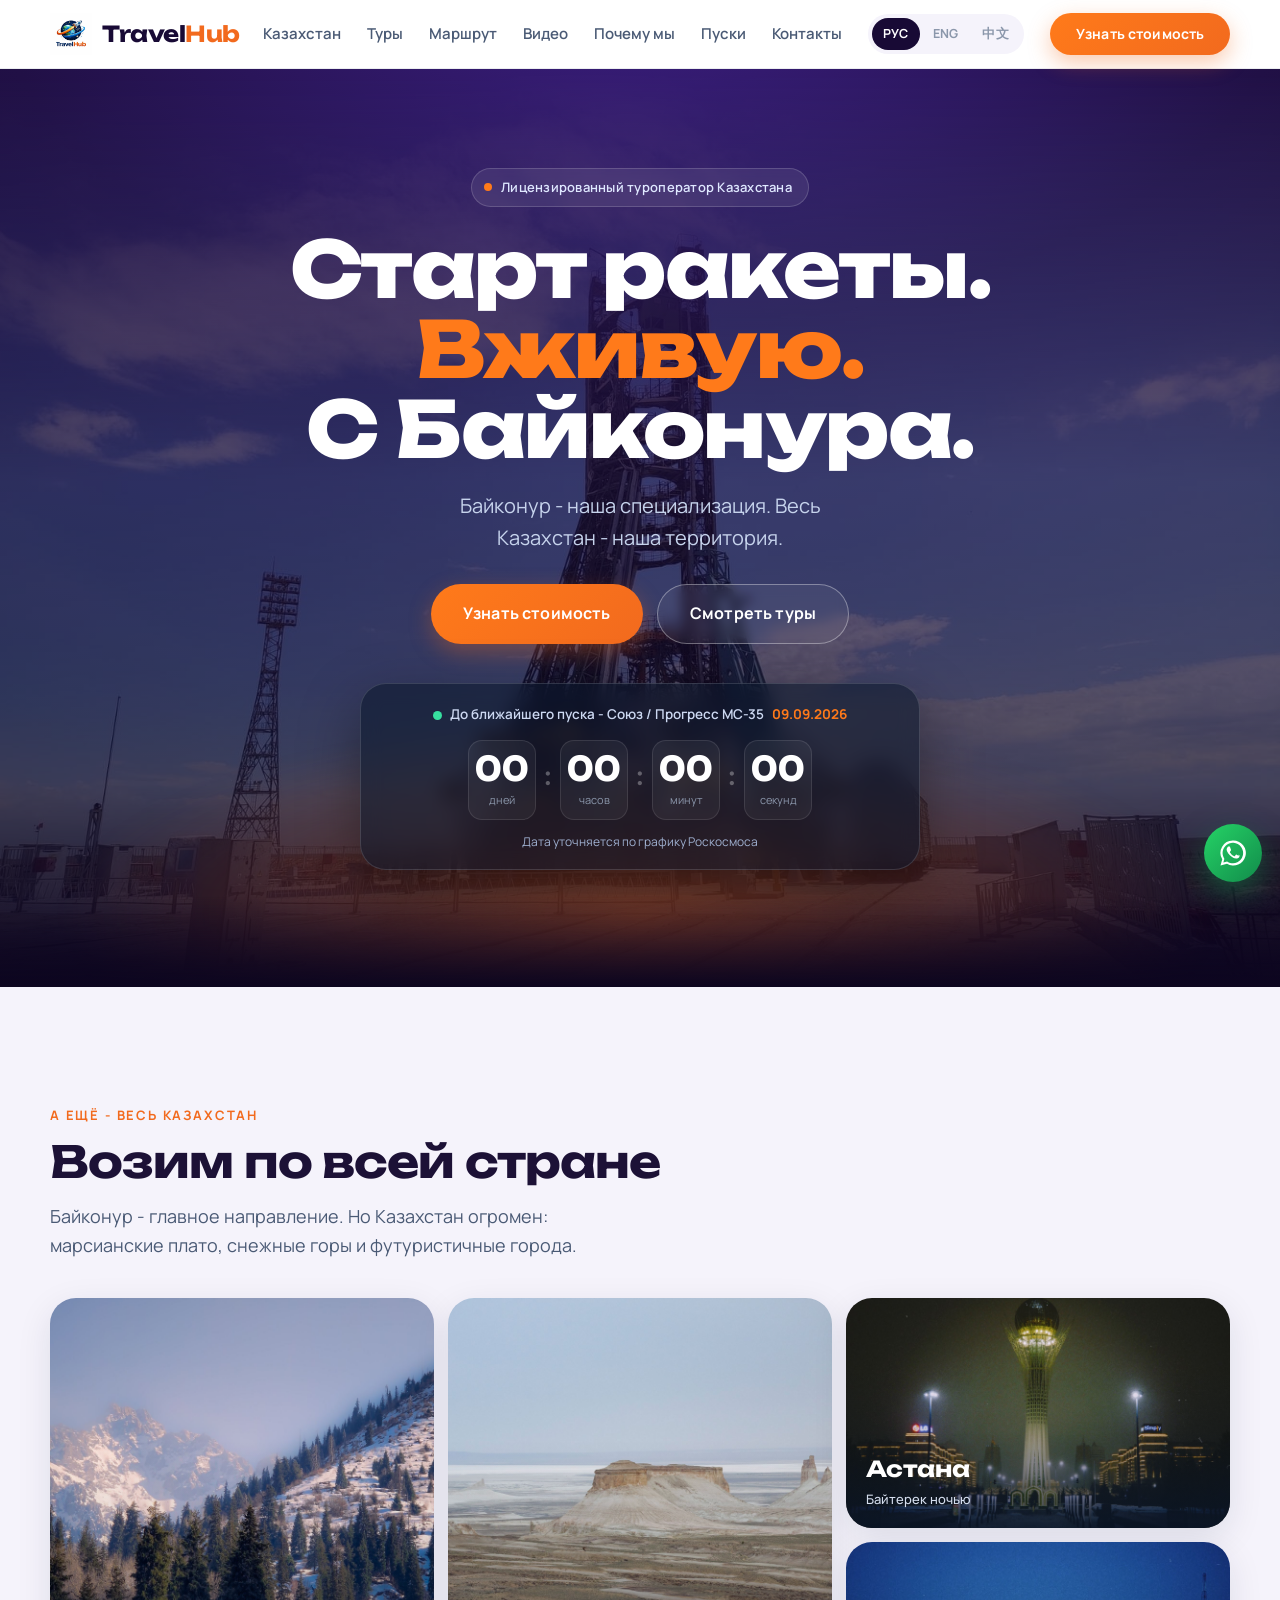
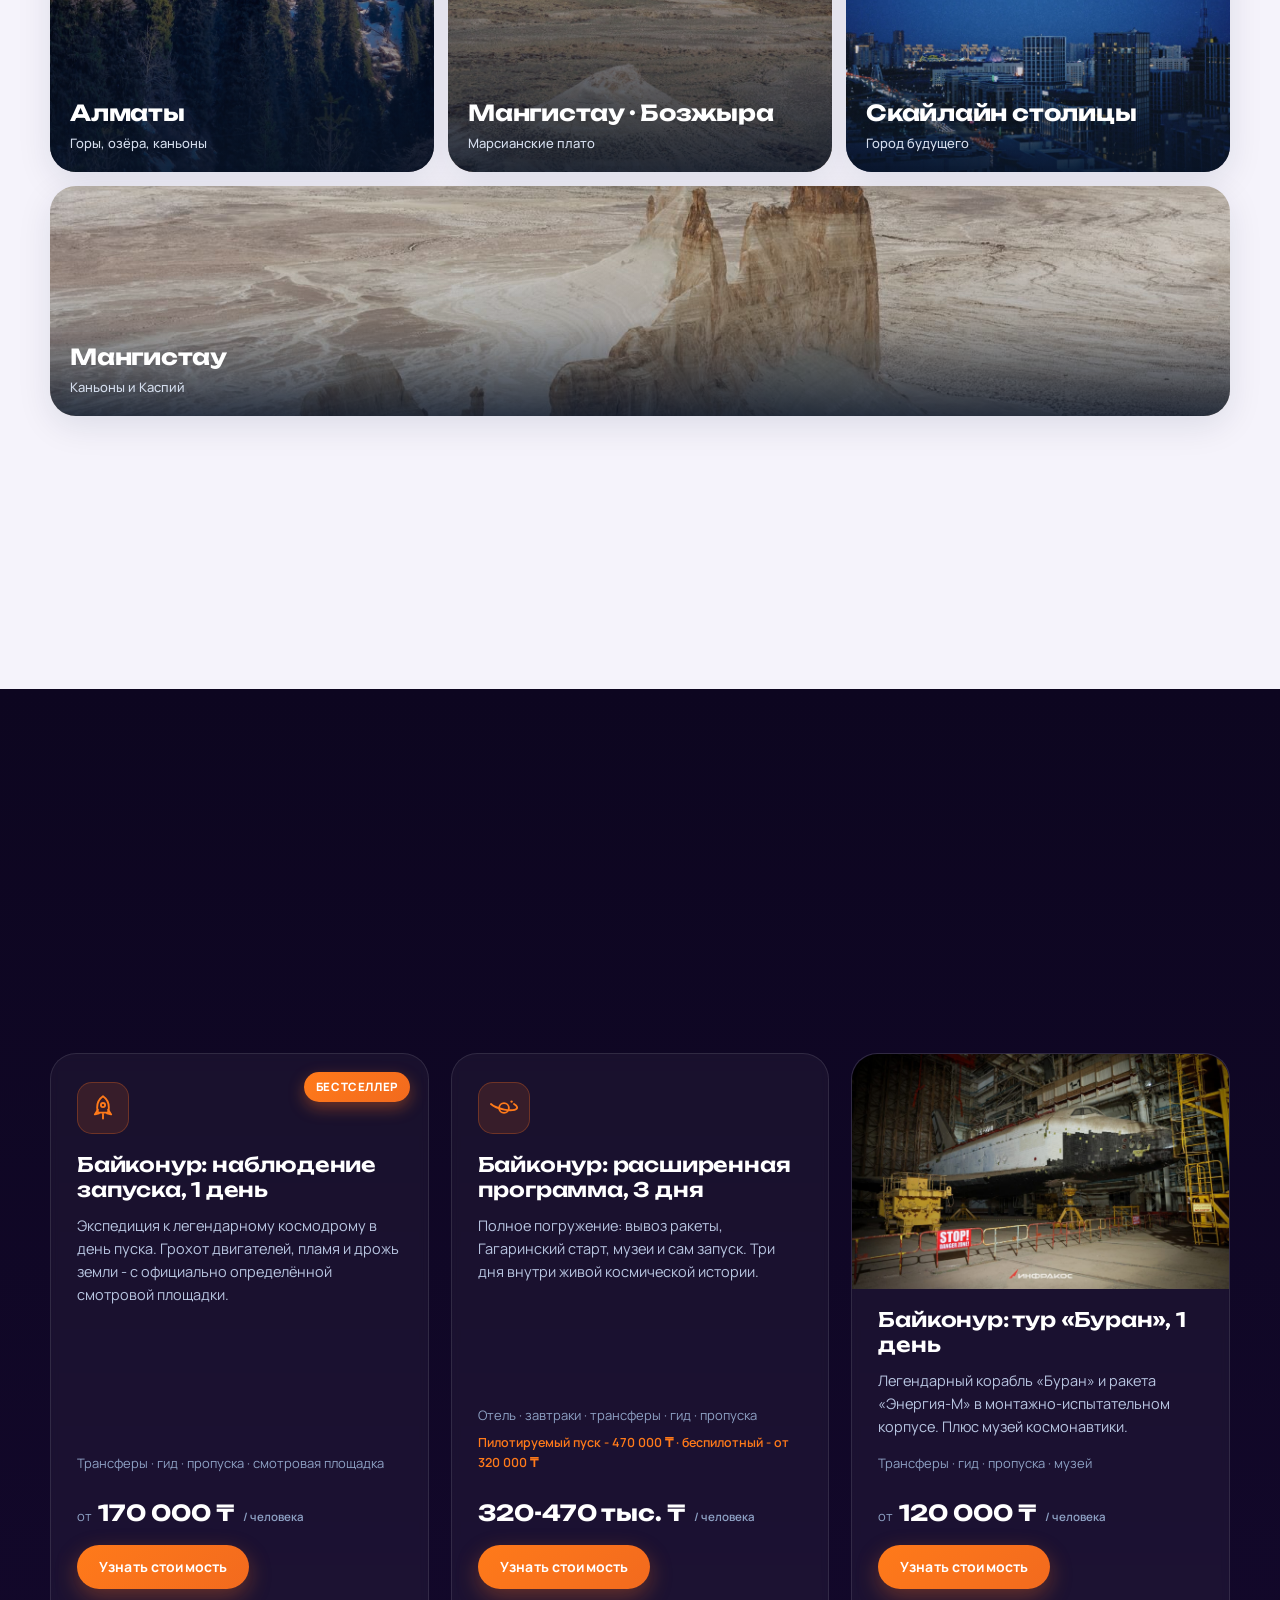
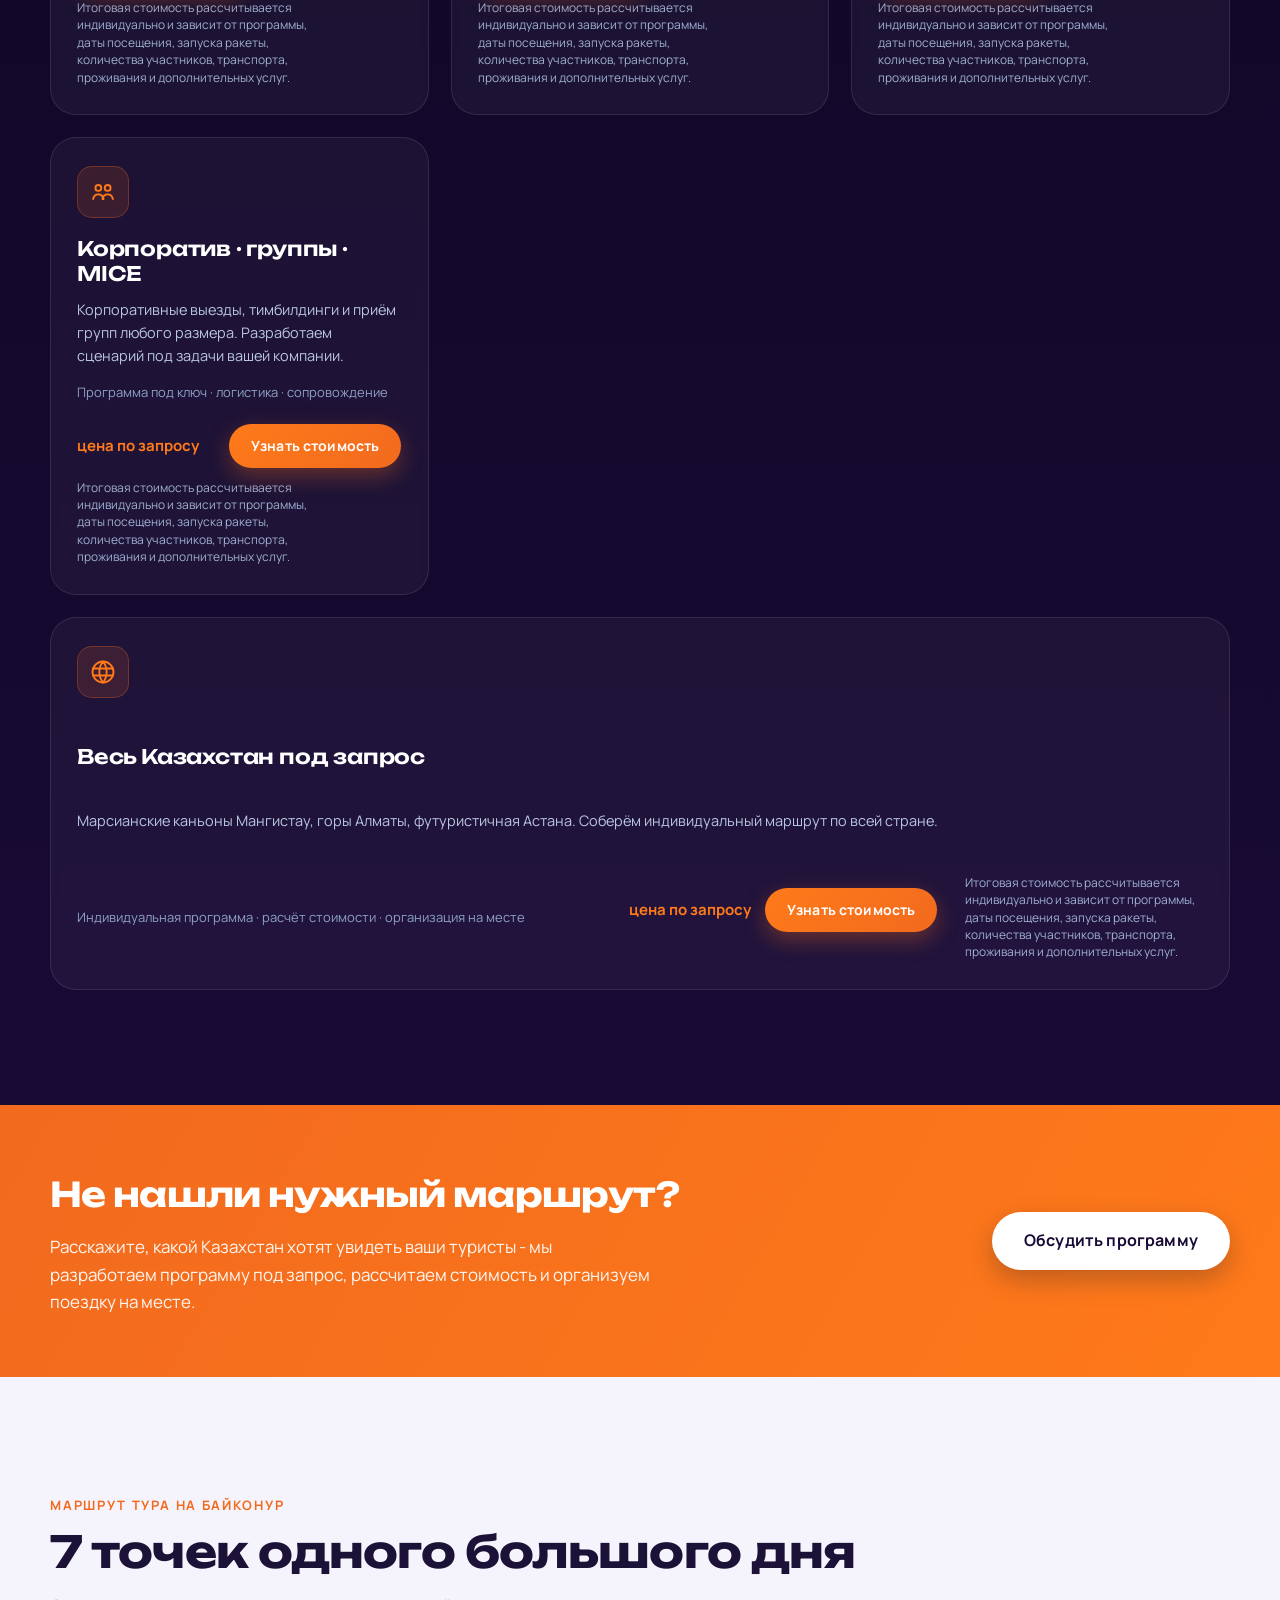
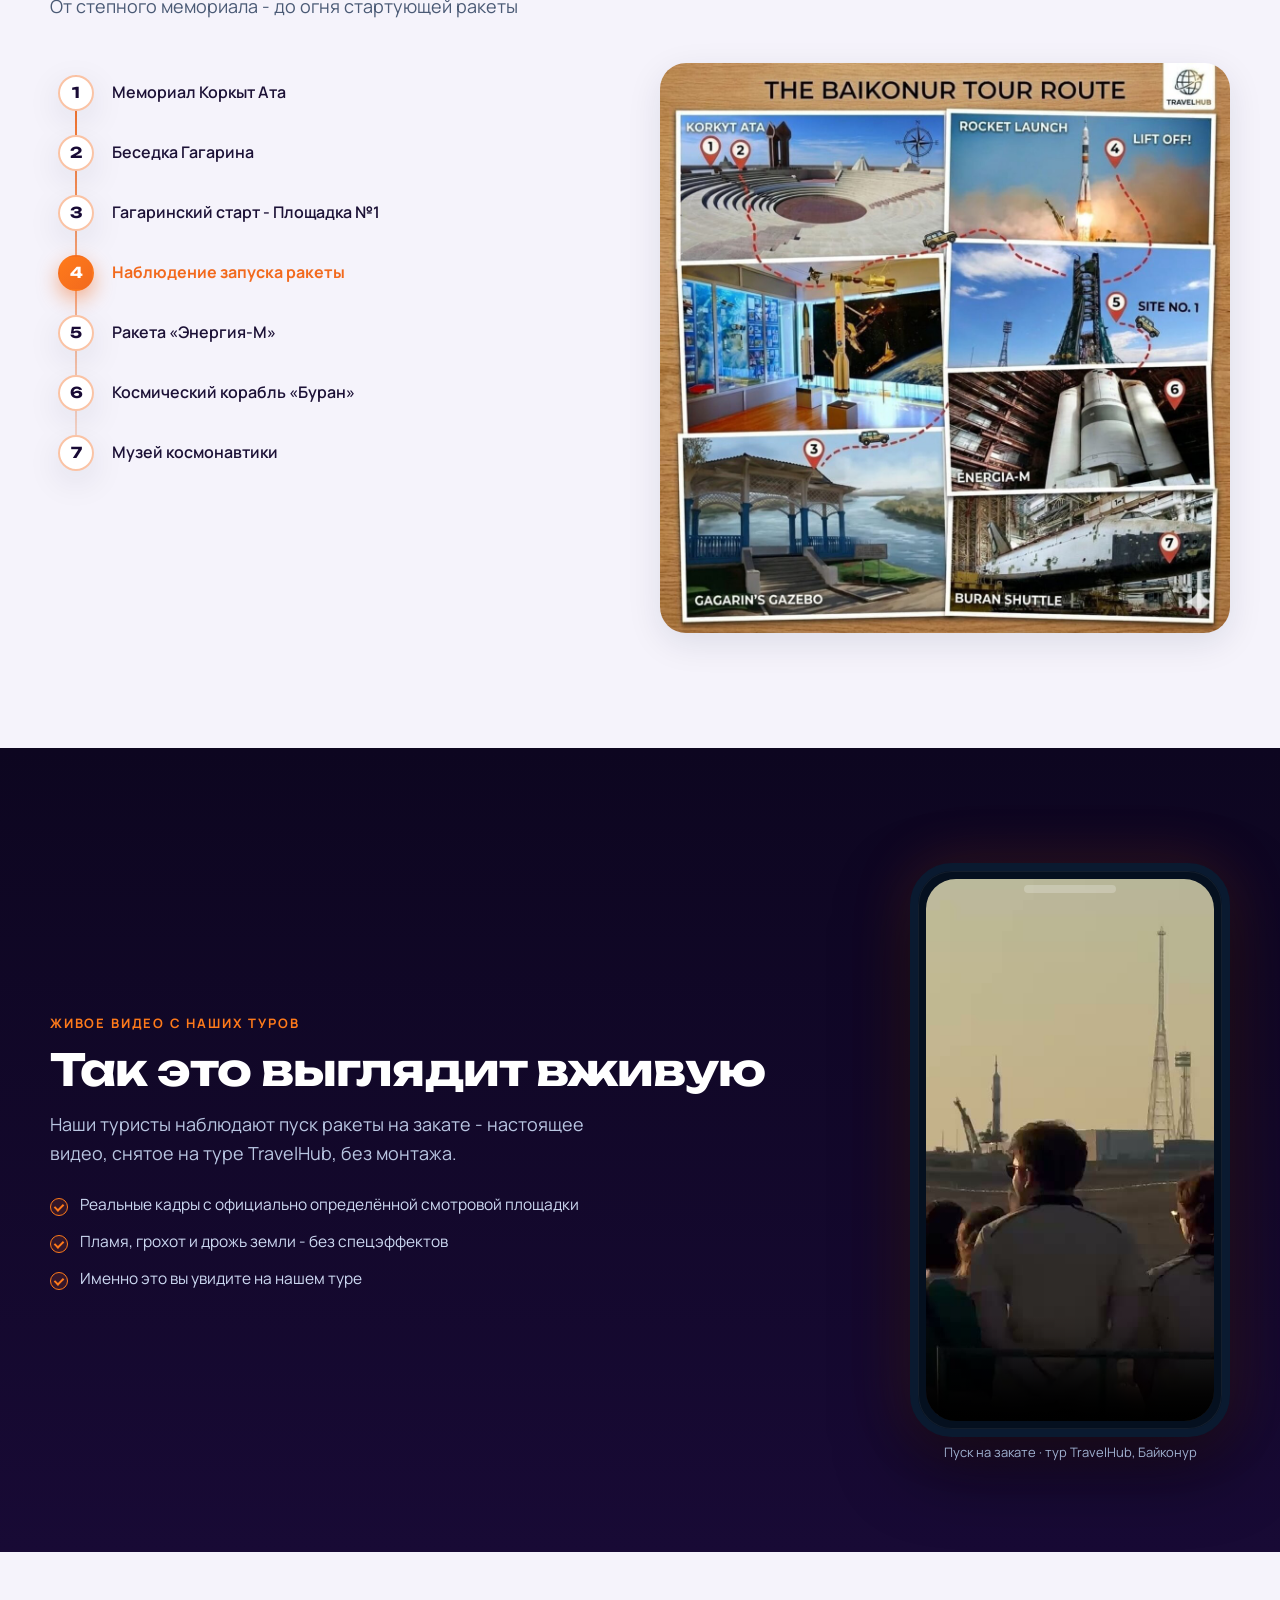
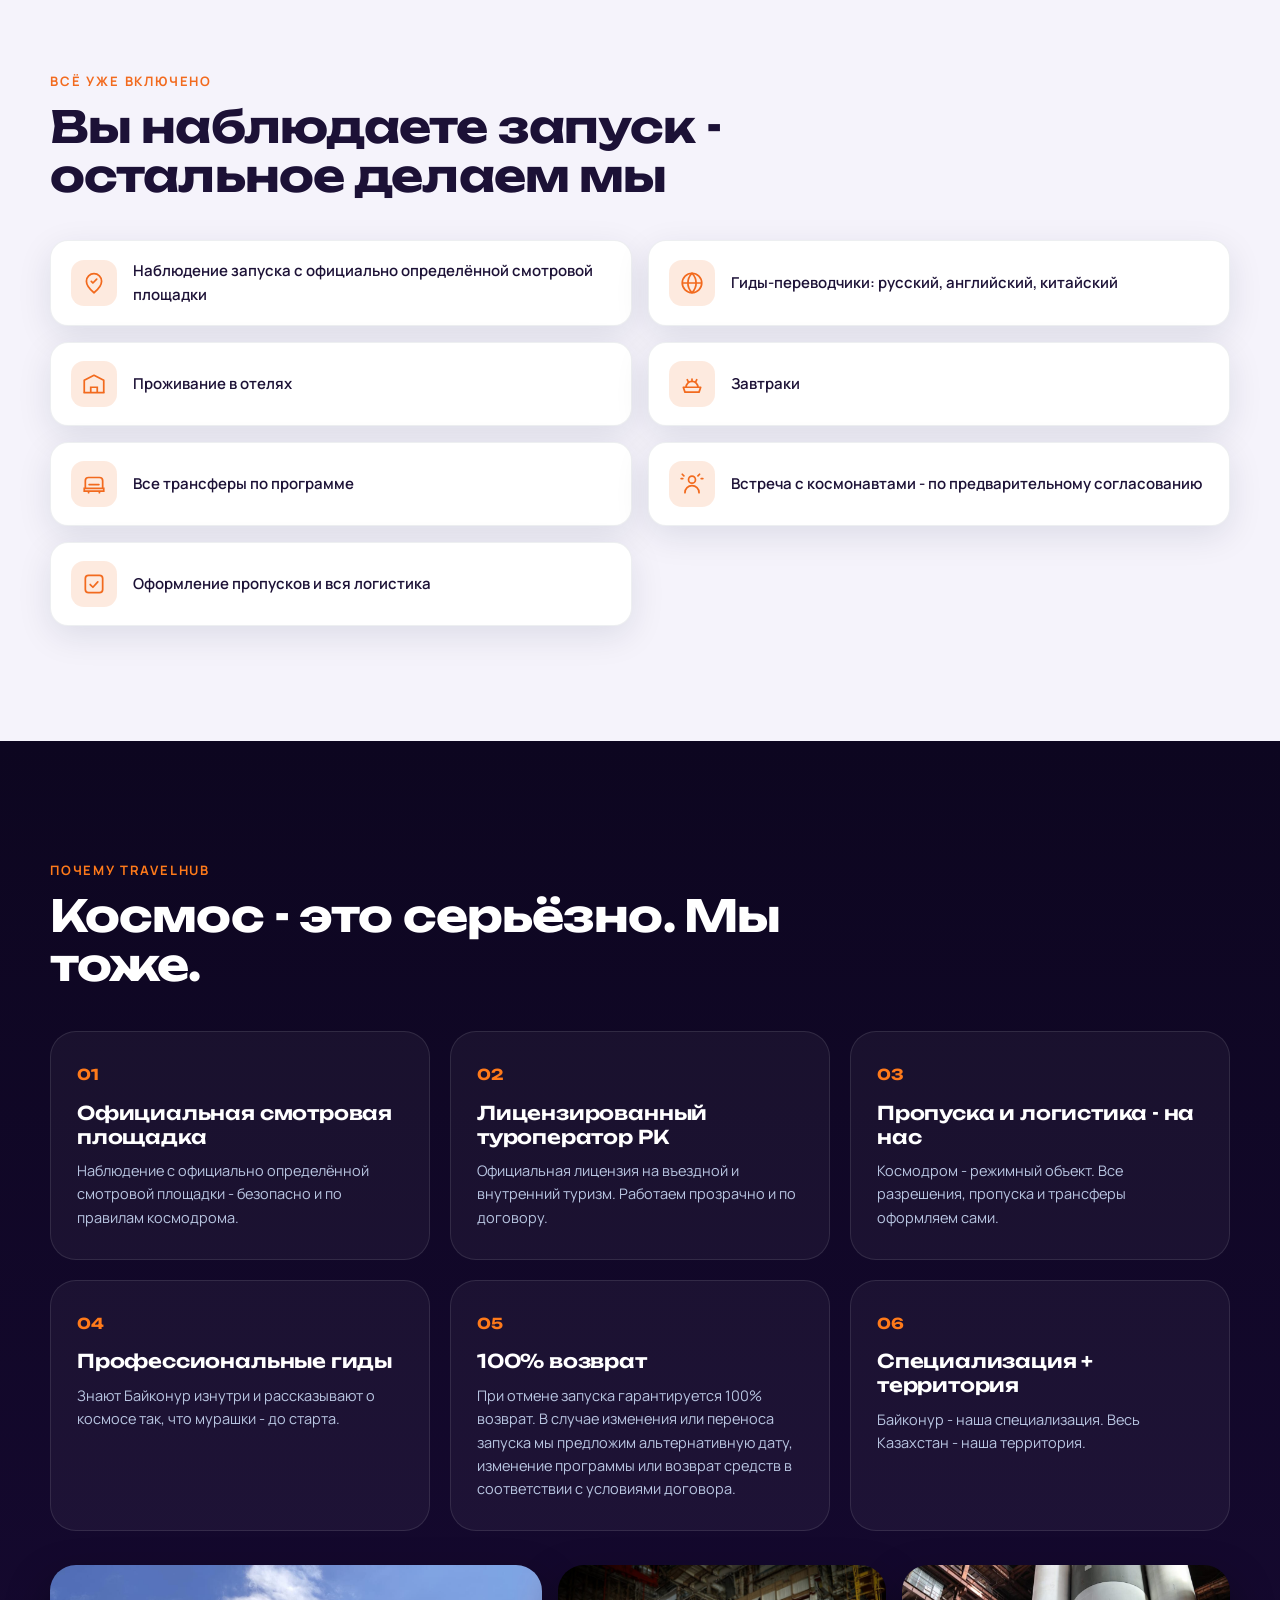
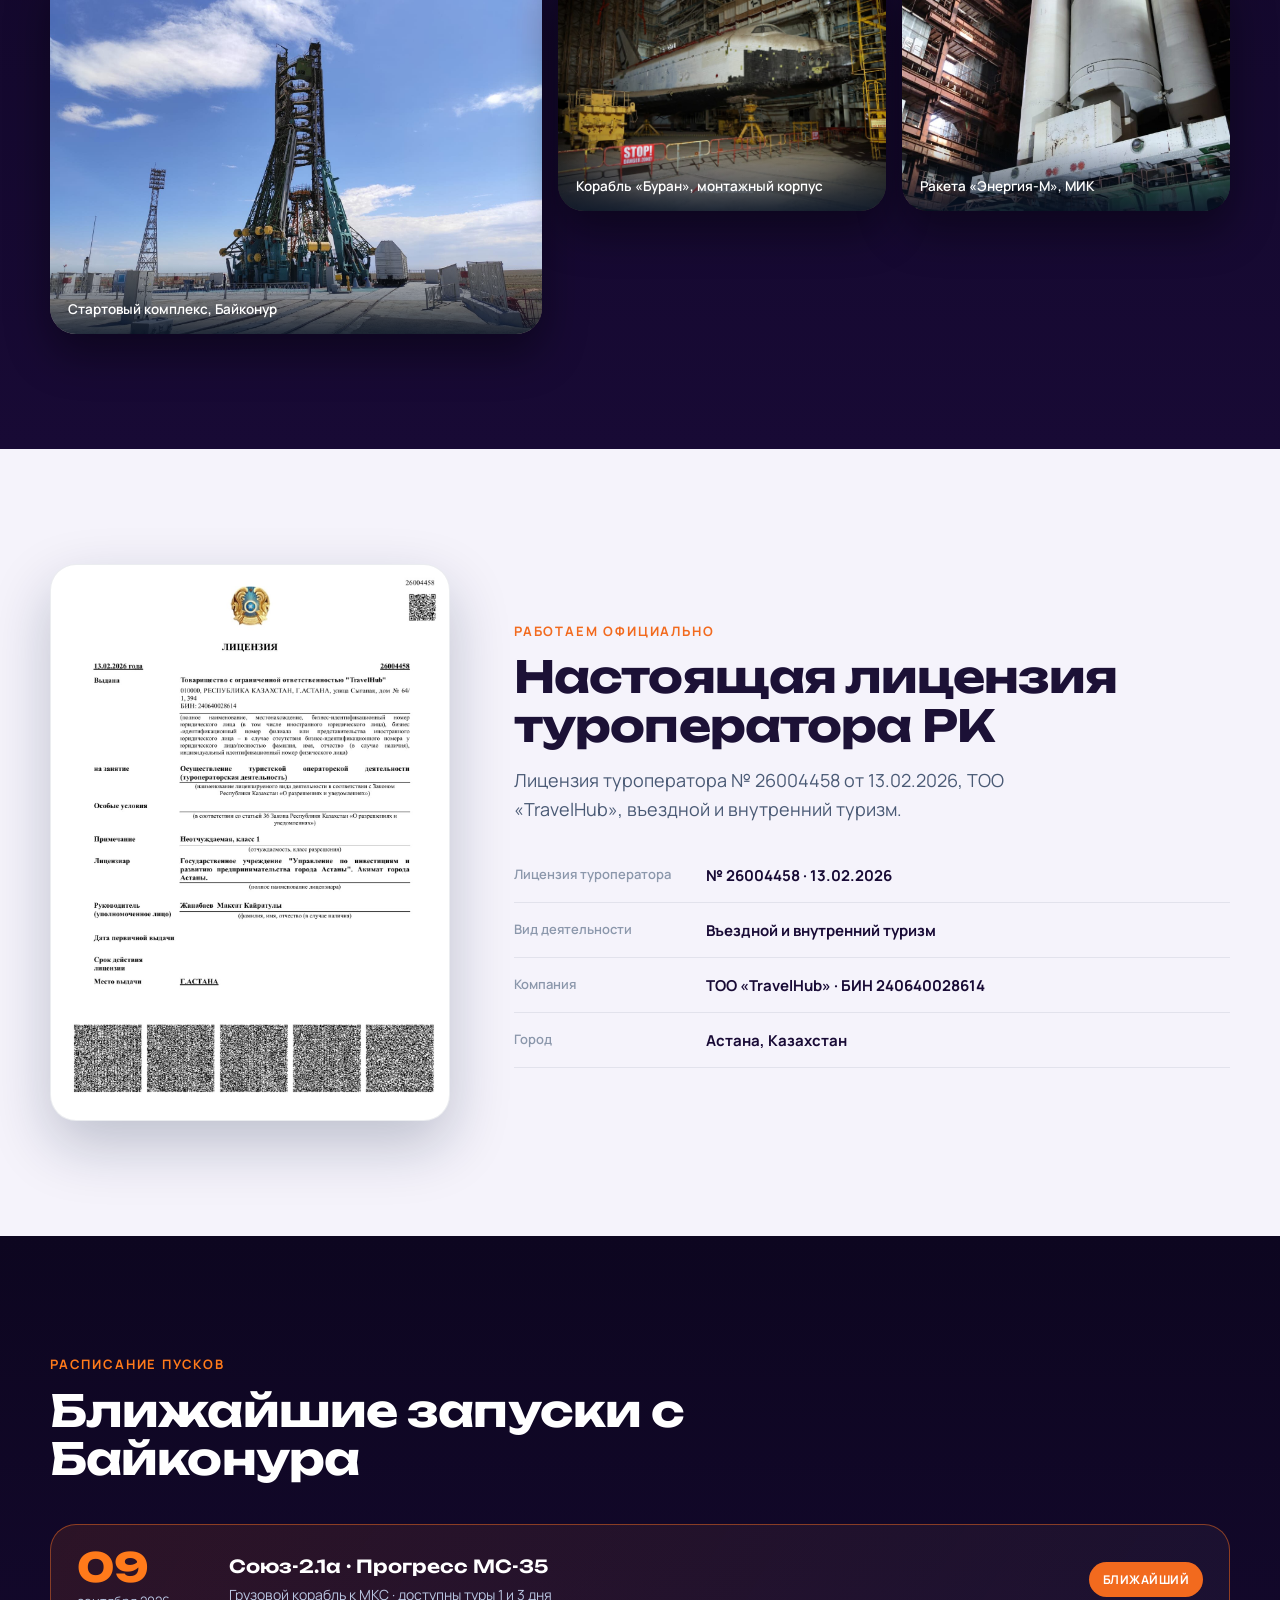
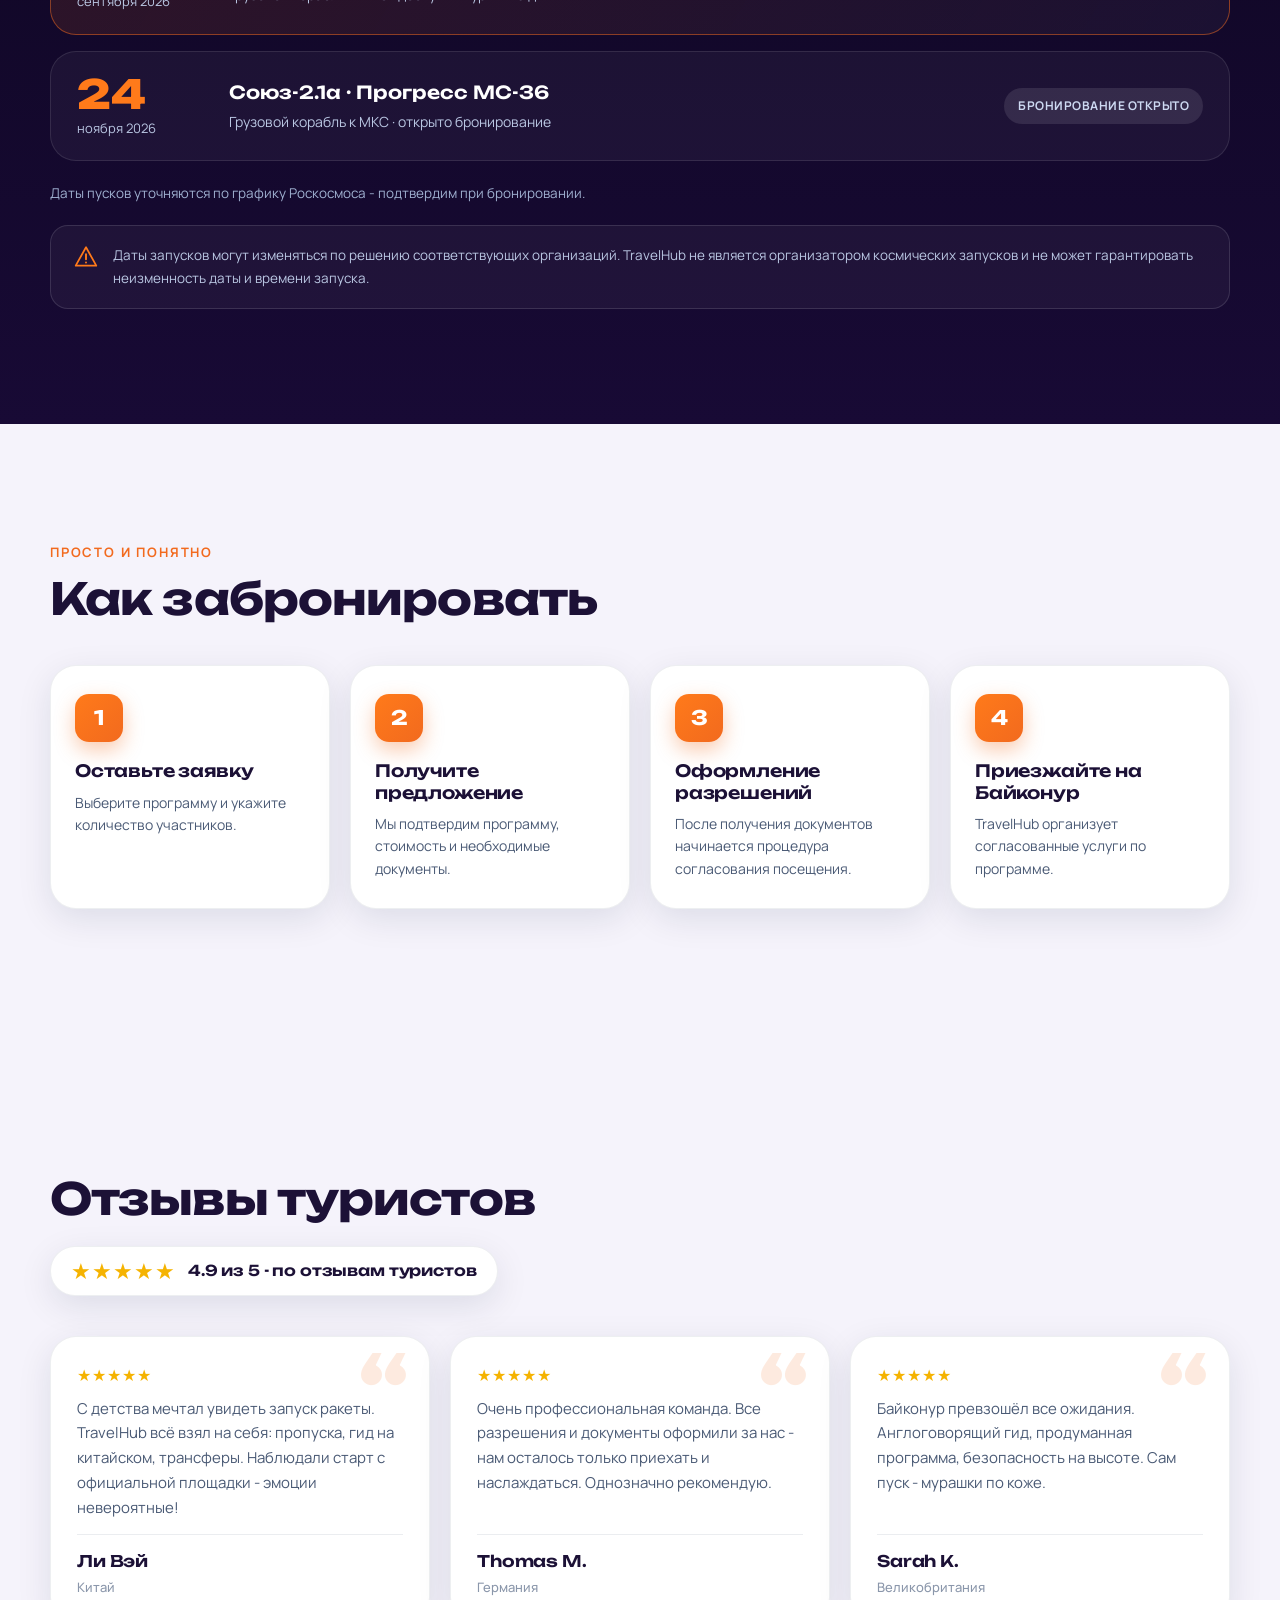
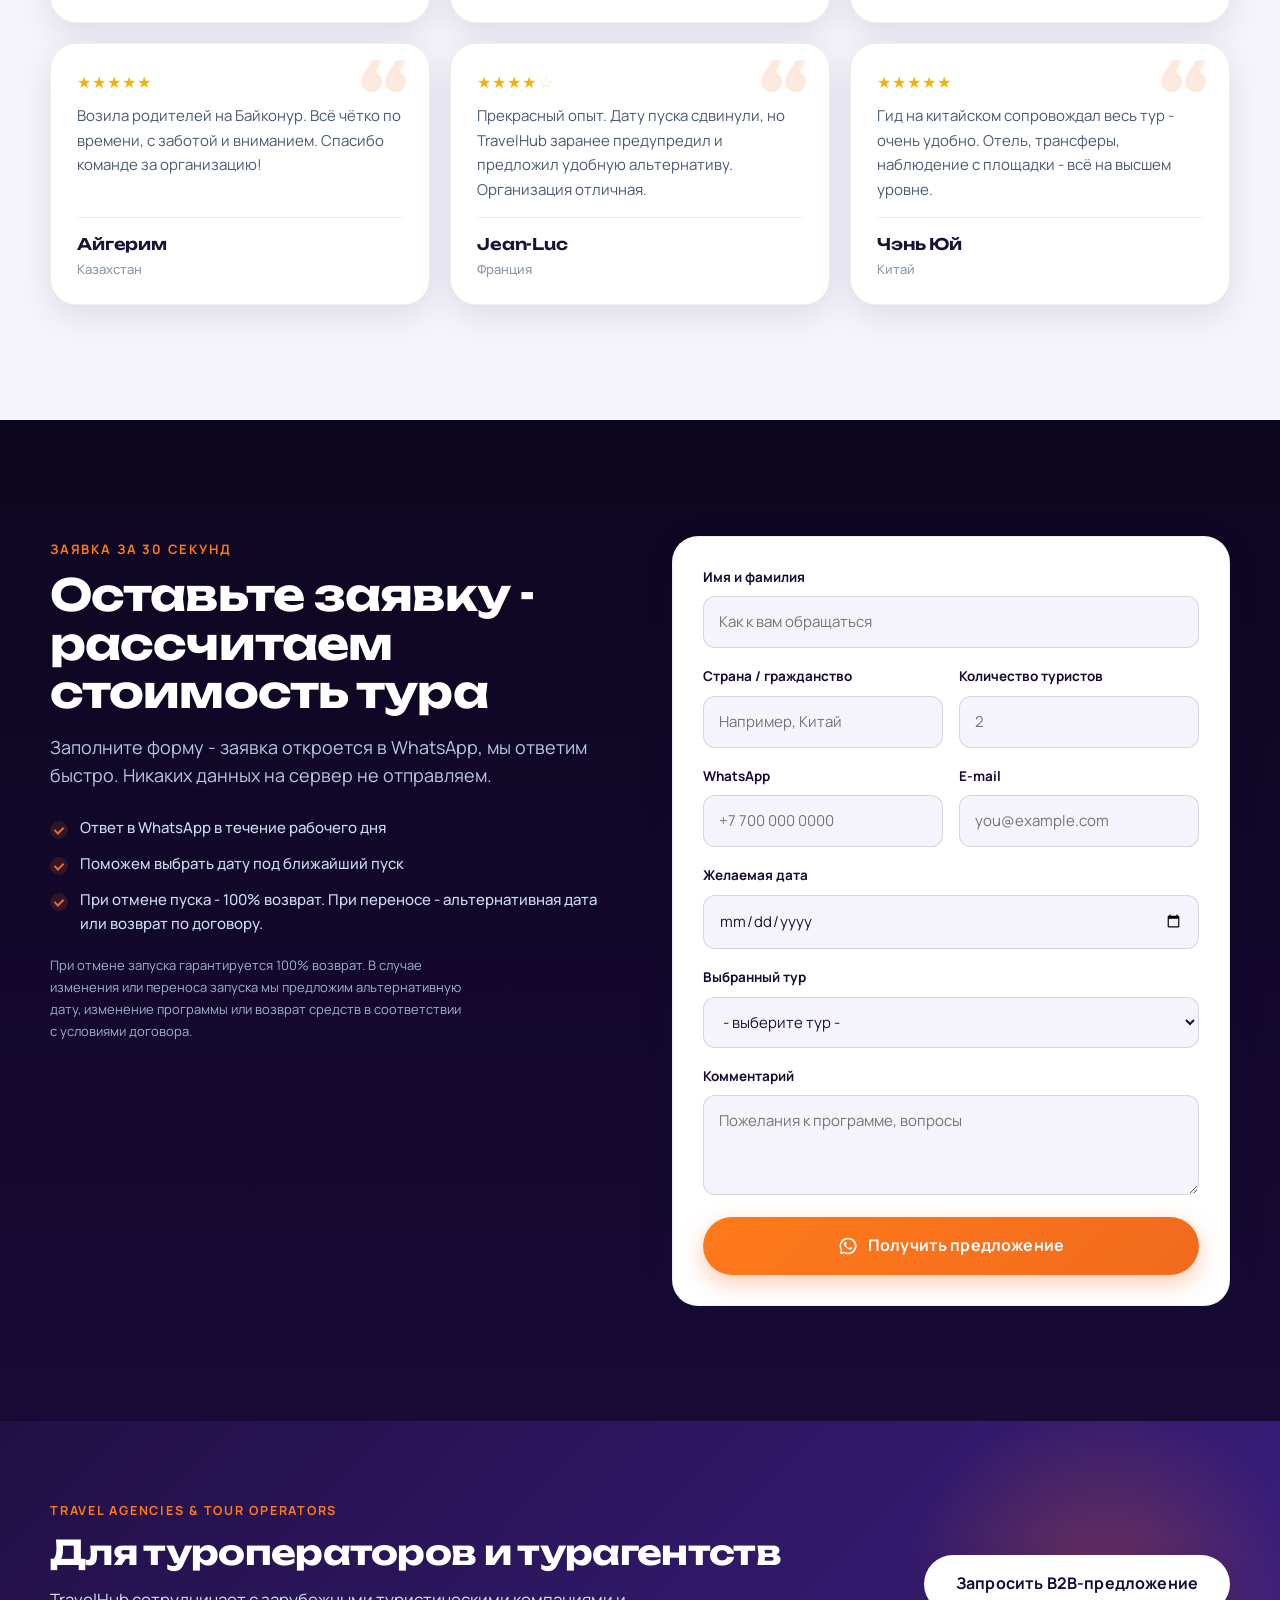
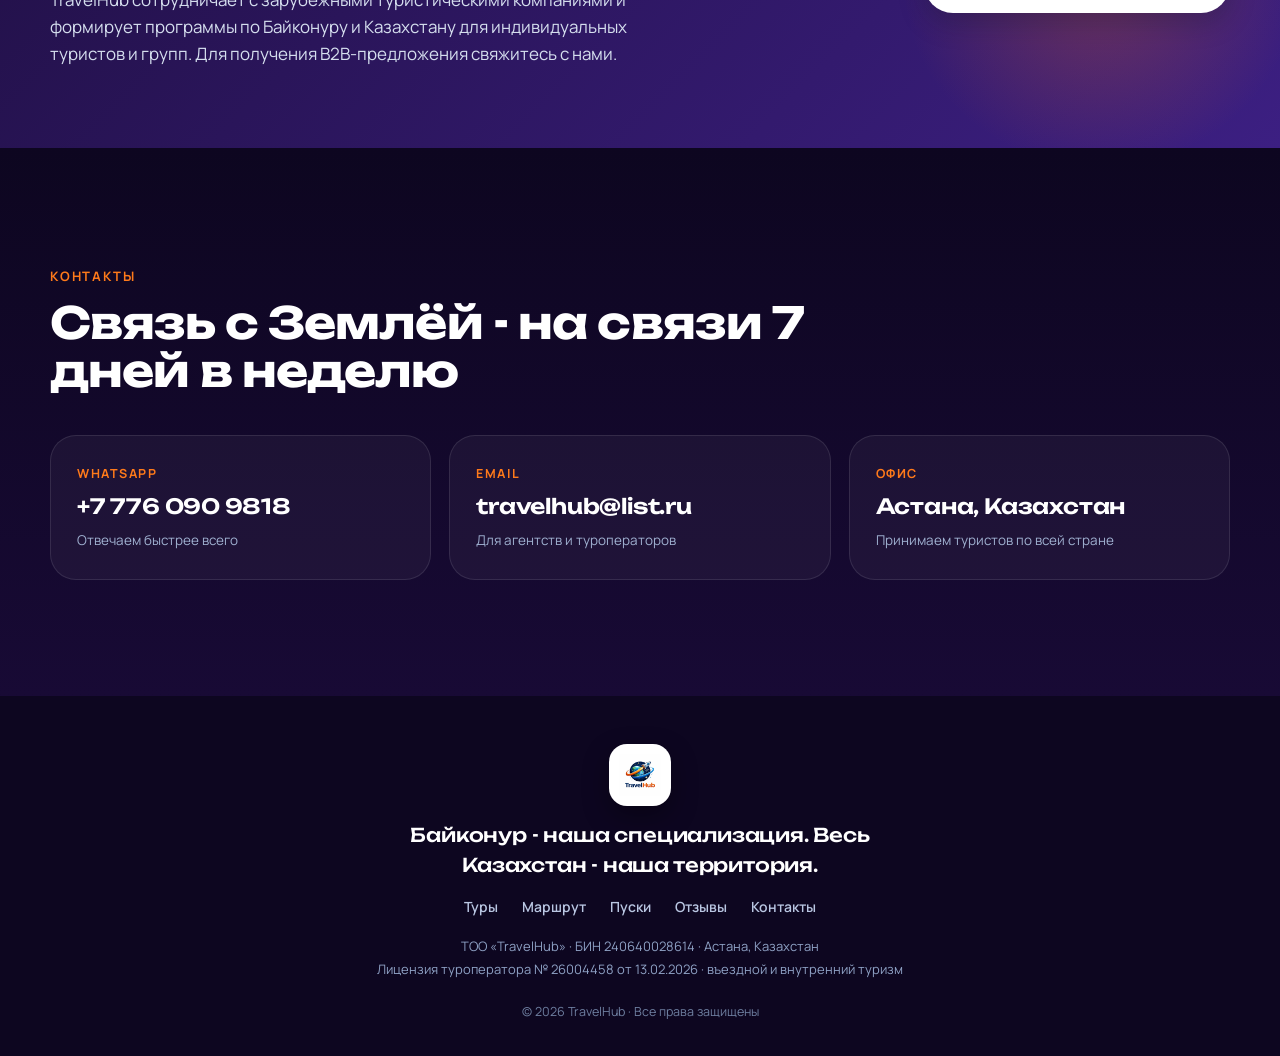
==== commit 31463a42: "Гарантия: убрано 100% при переносе + новый блок отзывов (3 языка, звёзды) Co-Authored-By: Claude Opu" ====
--- a/index.html
+++ b/index.html
@@ -38,7 +38,7 @@
   <link rel="preconnect" href="https://fonts.gstatic.com" crossorigin>
   <link href="https://fonts.googleapis.com/css2?family=Unbounded:wght@500;600;700;800&family=Manrope:wght@400;500;600;700;800&display=swap" rel="stylesheet">
 
-  <link rel="stylesheet" href="styles.css?v=5">
+  <link rel="stylesheet" href="styles.css?v=6">
 </head>
 <body>
 
@@ -378,7 +378,7 @@
           <div class="why-card reveal">
             <span class="why-num">05</span>
             <h3 data-i18n="why.w5t">100% возврат</h3>
-            <p data-i18n="why.w5x">Пуск отменён или перенесён - вернём деньги полностью либо перенесём вашу поездку.</p>
+            <p data-i18n="why.w5x">При отмене запуска гарантируется 100% возврат. В случае изменения или переноса запуска мы предложим альтернативную дату, изменение программы или возврат средств в соответствии с условиями договора.</p>
           </div>
           <div class="why-card reveal">
             <span class="why-num">06</span>
@@ -500,6 +500,81 @@
       </div>
     </section>
 
+    <!-- ======================= ОТЗЫВЫ ТУРИСТОВ ======================= -->
+    <section class="section section-light section-reviews" id="otzyvy">
+      <div class="container">
+        <p class="section-kicker reveal" data-i18n="rev.sub">Реальные впечатления гостей Байконура</p>
+        <h2 class="section-title reveal" data-i18n="rev.title">Отзывы туристов</h2>
+
+        <div class="reviews-rating reveal">
+          <span class="stars stars-lg" aria-hidden="true">★★★★★</span>
+          <span class="reviews-rating-text" data-i18n="rev.avg">4.9 из 5 - по отзывам туристов</span>
+        </div>
+
+        <div class="reviews-grid">
+          <article class="review-card reveal">
+            <span class="review-quote" aria-hidden="true">“</span>
+            <span class="stars" aria-hidden="true">★★★★★</span>
+            <p class="review-text" data-i18n="rev.r1text">С детства мечтал увидеть запуск ракеты. TravelHub всё взял на себя: пропуска, гид на китайском, трансферы. Наблюдали старт с официальной площадки - эмоции невероятные!</p>
+            <div class="review-foot">
+              <span class="review-name" data-i18n="rev.r1name">Ли Вэй</span>
+              <span class="review-loc" data-i18n="rev.r1loc">Китай</span>
+            </div>
+          </article>
+
+          <article class="review-card reveal">
+            <span class="review-quote" aria-hidden="true">“</span>
+            <span class="stars" aria-hidden="true">★★★★★</span>
+            <p class="review-text" data-i18n="rev.r2text">Очень профессиональная команда. Все разрешения и документы оформили за нас - нам осталось только приехать и наслаждаться. Однозначно рекомендую.</p>
+            <div class="review-foot">
+              <span class="review-name" data-i18n="rev.r2name">Thomas M.</span>
+              <span class="review-loc" data-i18n="rev.r2loc">Германия</span>
+            </div>
+          </article>
+
+          <article class="review-card reveal">
+            <span class="review-quote" aria-hidden="true">“</span>
+            <span class="stars" aria-hidden="true">★★★★★</span>
+            <p class="review-text" data-i18n="rev.r3text">Байконур превзошёл все ожидания. Англоговорящий гид, продуманная программа, безопасность на высоте. Сам пуск - мурашки по коже.</p>
+            <div class="review-foot">
+              <span class="review-name" data-i18n="rev.r3name">Sarah K.</span>
+              <span class="review-loc" data-i18n="rev.r3loc">Великобритания</span>
+            </div>
+          </article>
+
+          <article class="review-card reveal">
+            <span class="review-quote" aria-hidden="true">“</span>
+            <span class="stars" aria-hidden="true">★★★★★</span>
+            <p class="review-text" data-i18n="rev.r4text">Возила родителей на Байконур. Всё чётко по времени, с заботой и вниманием. Спасибо команде за организацию!</p>
+            <div class="review-foot">
+              <span class="review-name" data-i18n="rev.r4name">Айгерим</span>
+              <span class="review-loc" data-i18n="rev.r4loc">Казахстан</span>
+            </div>
+          </article>
+
+          <article class="review-card reveal">
+            <span class="review-quote" aria-hidden="true">“</span>
+            <span class="stars" aria-hidden="true">★★★★<span class="star-empty">☆</span></span>
+            <p class="review-text" data-i18n="rev.r5text">Прекрасный опыт. Дату пуска сдвинули, но TravelHub заранее предупредил и предложил удобную альтернативу. Организация отличная.</p>
+            <div class="review-foot">
+              <span class="review-name" data-i18n="rev.r5name">Jean-Luc</span>
+              <span class="review-loc" data-i18n="rev.r5loc">Франция</span>
+            </div>
+          </article>
+
+          <article class="review-card reveal">
+            <span class="review-quote" aria-hidden="true">“</span>
+            <span class="stars" aria-hidden="true">★★★★★</span>
+            <p class="review-text" data-i18n="rev.r6text">Гид на китайском сопровождал весь тур - очень удобно. Отель, трансферы, наблюдение с площадки - всё на высшем уровне.</p>
+            <div class="review-foot">
+              <span class="review-name" data-i18n="rev.r6name">Чэнь Юй</span>
+              <span class="review-loc" data-i18n="rev.r6loc">Китай</span>
+            </div>
+          </article>
+        </div>
+      </div>
+    </section>
+
     <!-- ======================= ФОРМА ЗАЯВКИ ======================= -->
     <section class="section section-dark" id="booking">
       <div class="container booking-layout">
@@ -510,9 +585,9 @@
           <ul class="booking-points reveal">
             <li data-i18n="bk.p1">Ответ в WhatsApp в течение рабочего дня</li>
             <li data-i18n="bk.p2">Поможем выбрать дату под ближайший пуск</li>
-            <li data-i18n="bk.p3">При отмене или переносе пуска - 100% возврат или альтернативная дата по договору.</li>
+            <li data-i18n="bk.p3">При отмене пуска - 100% возврат. При переносе - альтернативная дата или возврат по договору.</li>
           </ul>
-          <p class="booking-refund reveal" data-i18n="refund.full">При переносе или отмене запуска гарантируется 100% возврат. В случае изменения, переноса или отмены запуска мы предложим альтернативную дату, изменение программы или возврат средств в соответствии с условиями договора.</p>
+          <p class="booking-refund reveal" data-i18n="refund.full">При отмене запуска гарантируется 100% возврат. В случае изменения или переноса запуска мы предложим альтернативную дату, изменение программы или возврат средств в соответствии с условиями договора.</p>
         </div>
 
         <form class="booking-form reveal" id="bookingForm" novalidate>
@@ -630,6 +705,13 @@
         <span class="logo-pill"><img src="assets/logo.png" alt="TravelHub" width="40" height="40" loading="lazy"></span>
         <p class="footer-slogan" data-i18n="ft.slogan">Байконур - наша специализация. Весь Казахстан - наша территория.</p>
       </div>
+      <nav class="footer-nav" aria-label="Основная навигация" data-i18n-aria="nav.aria">
+        <a href="#tours" data-i18n="nav.tours">Туры</a>
+        <a href="#route" data-i18n="nav.route">Маршрут</a>
+        <a href="#schedule" data-i18n="nav.schedule">Пуски</a>
+        <a href="#otzyvy" data-i18n="nav.reviews">Отзывы</a>
+        <a href="#contacts" data-i18n="nav.contacts">Контакты</a>
+      </nav>
       <p class="footer-legal">
         <span data-i18n="ft.company">ТОО «TravelHub» · БИН 240640028614 · Астана, Казахстан</span><br>
         <span data-i18n="ft.license">Лицензия туроператора № 26004458 от 13.02.2026 · въездной и внутренний туризм</span>
@@ -653,6 +735,6 @@
     </figure>
   </div>
 
-  <script src="script.js?v=5"></script>
+  <script src="script.js?v=6"></script>
 </body>
 </html>
--- a/styles.css
+++ b/styles.css
@@ -526,6 +526,46 @@
 .how-step p { margin-top: 10px; font-size: 14px; color: var(--ink-soft); }
 
 /* ============================================================
+   ОТЗЫВЫ ТУРИСТОВ
+   ============================================================ */
+.stars { display: inline-flex; gap: 2px; color: #f5b301; font-size: 16px; line-height: 1; letter-spacing: 1px; }
+.stars .star-empty { color: rgba(245, 179, 1, .35); }
+.stars-lg { font-size: 22px; }
+
+.reviews-rating {
+  margin-top: 22px; display: inline-flex; align-items: center; gap: 12px; flex-wrap: wrap;
+  padding: 12px 20px; border-radius: 999px;
+  background: #fff; border: 1px solid rgba(12, 31, 63, .07); box-shadow: var(--shadow-card);
+}
+.reviews-rating-text { font-family: var(--font-display); font-weight: 600; font-size: 15px; color: var(--ink); letter-spacing: -.01em; }
+
+.reviews-grid {
+  margin-top: 40px; display: grid; gap: 20px;
+  grid-template-columns: repeat(3, minmax(0, 1fr));
+}
+.review-card {
+  position: relative; min-width: 0; overflow: hidden;
+  display: flex; flex-direction: column; gap: 14px;
+  padding: 30px 26px 24px; border-radius: var(--radius-lg);
+  background: #fff; border: 1px solid rgba(12, 31, 63, .07);
+  box-shadow: var(--shadow-card);
+  transition: transform .3s ease, box-shadow .3s ease, border-color .3s ease;
+}
+.review-card:hover { transform: translateY(-5px); box-shadow: var(--shadow-card-hover); border-color: rgba(242, 106, 30, .35); }
+.review-quote {
+  position: absolute; top: 6px; right: 20px; pointer-events: none;
+  font-family: var(--font-display); font-weight: 800; font-size: 84px; line-height: 1;
+  color: var(--orange-soft);
+}
+.review-text { font-size: 15px; line-height: 1.65; color: var(--ink-soft); }
+.review-foot {
+  margin-top: auto; display: flex; flex-direction: column; gap: 2px;
+  padding-top: 14px; border-top: 1px solid rgba(12, 31, 63, .08);
+}
+.review-name { font-family: var(--font-display); font-weight: 600; font-size: 16px; color: var(--ink); letter-spacing: -.01em; }
+.review-loc { font-size: 13px; color: var(--ink-faint); font-weight: 500; }
+
+/* ============================================================
    B2B - для туроператоров
    ============================================================ */
 .section-b2b { background: linear-gradient(135deg, var(--navy-700), var(--navy-500)); color: #fff; padding: clamp(48px, 7vw, 80px) 0; position: relative; overflow: hidden; }
@@ -564,6 +604,9 @@
 .logo-pill { display: inline-grid; place-items: center; width: 62px; height: 62px; border-radius: 18px; background: #fff; box-shadow: 0 10px 26px rgba(0,0,0,.35); }
 .logo-pill img { width: 42px; height: 42px; object-fit: contain; }
 .footer-slogan { font-family: var(--font-display); font-weight: 500; font-size: clamp(15px, 2.3vw, 19px); color: #fff; max-width: 34ch; letter-spacing: -.01em; }
+.footer-nav { display: flex; flex-wrap: wrap; justify-content: center; gap: 8px 24px; }
+.footer-nav a { font-weight: 600; font-size: 14px; color: #b9c6e2; transition: color .2s ease; }
+.footer-nav a:hover { color: #fff; }
 .footer-legal { font-size: 13px; color: #8ea1c4; line-height: 1.8; }
 .footer-copy { font-size: 12.5px; color: #6e7fa0; margin-top: 4px; }
 
@@ -609,6 +652,7 @@
   .tour-card-wide { grid-column: span 2; }
   .how-steps { grid-template-columns: repeat(2, minmax(0, 1fr)); }
   .why-grid { grid-template-columns: repeat(2, minmax(0, 1fr)); }
+  .reviews-grid { grid-template-columns: repeat(2, minmax(0, 1fr)); }
   .gallery { grid-template-columns: minmax(0, 1fr) minmax(0, 1fr); }
   .gallery-item:first-child { grid-column: span 2; }
   .video-inner { grid-template-columns: minmax(0, 1fr); }
@@ -665,6 +709,7 @@
   .tour-card-wide .tour-desc { flex-grow: 0; }
   .why-grid { grid-template-columns: minmax(0, 1fr); }
   .how-steps { grid-template-columns: minmax(0, 1fr); }
+  .reviews-grid { grid-template-columns: minmax(0, 1fr); }
   .booking-success { flex-direction: column; text-align: center; align-items: center; }
   .section-b2b .btn-light { width: 100%; }
   .included-grid { grid-template-columns: minmax(0, 1fr); }
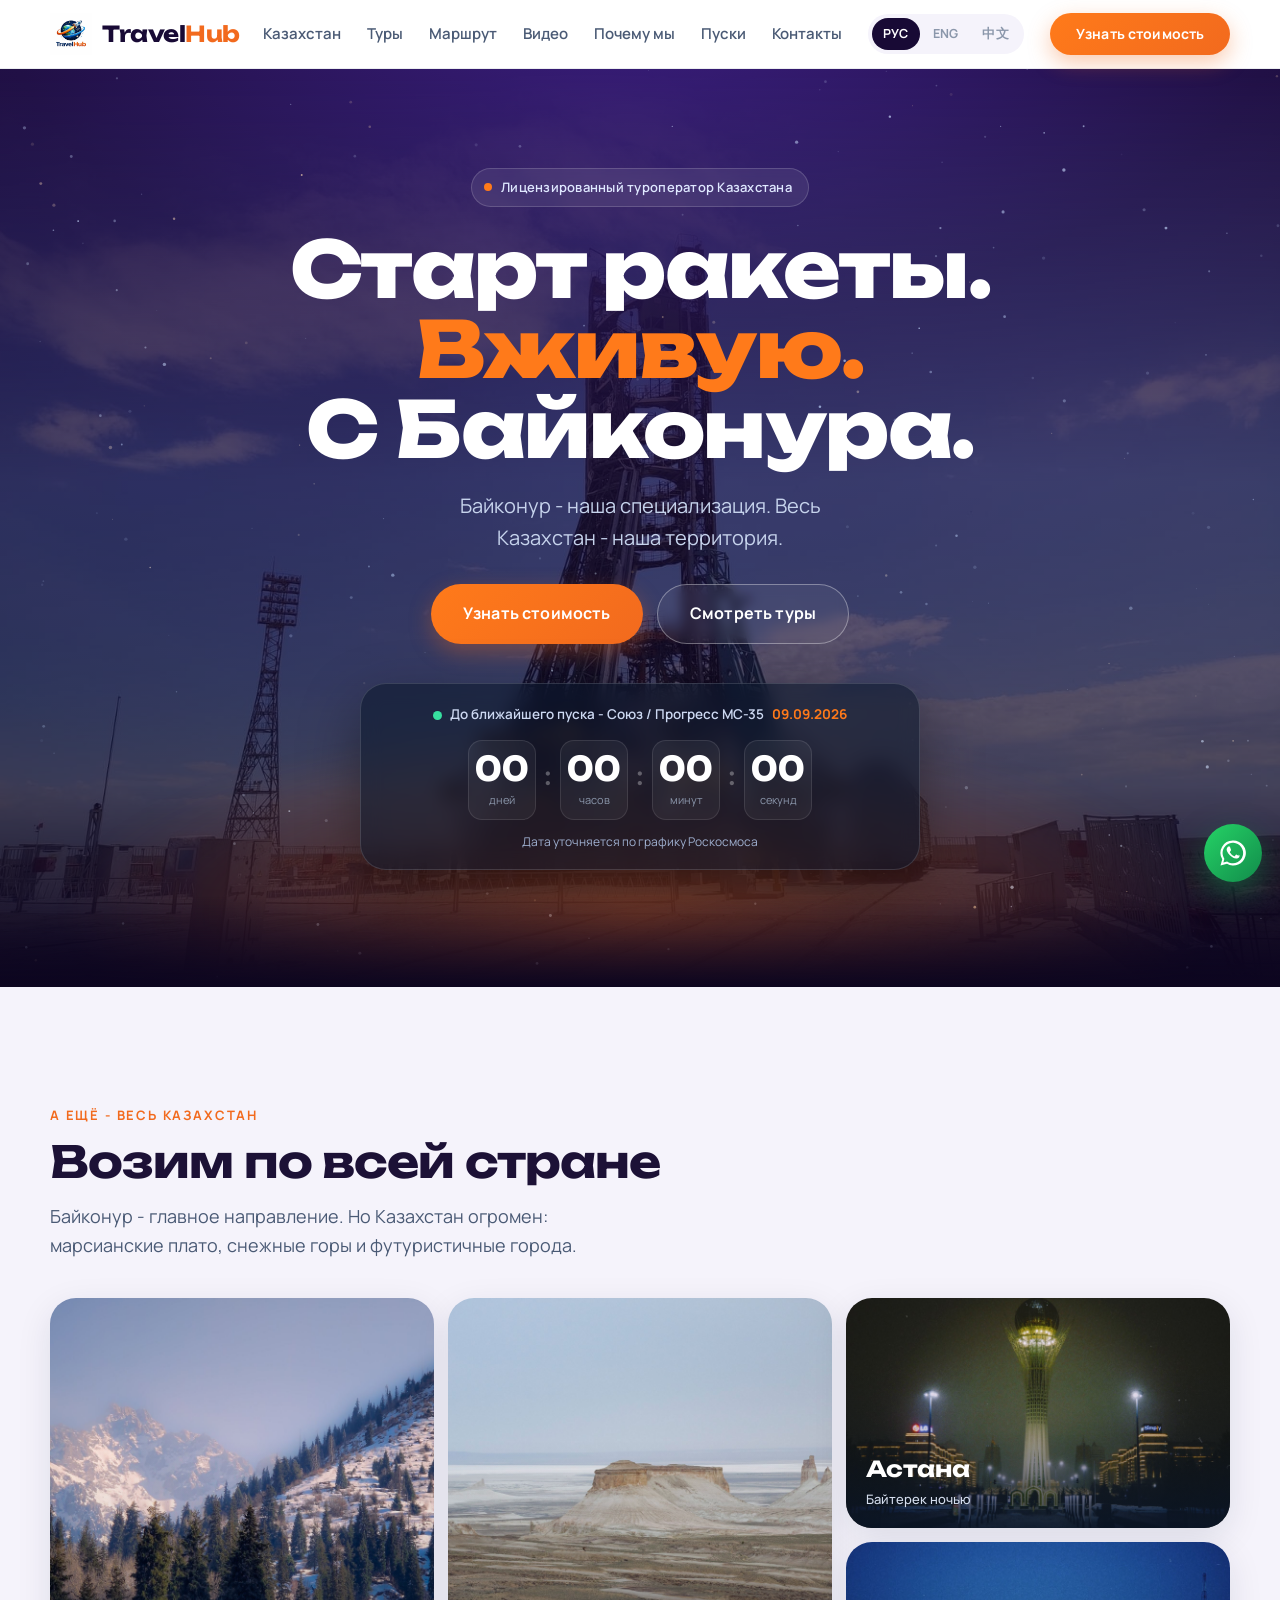
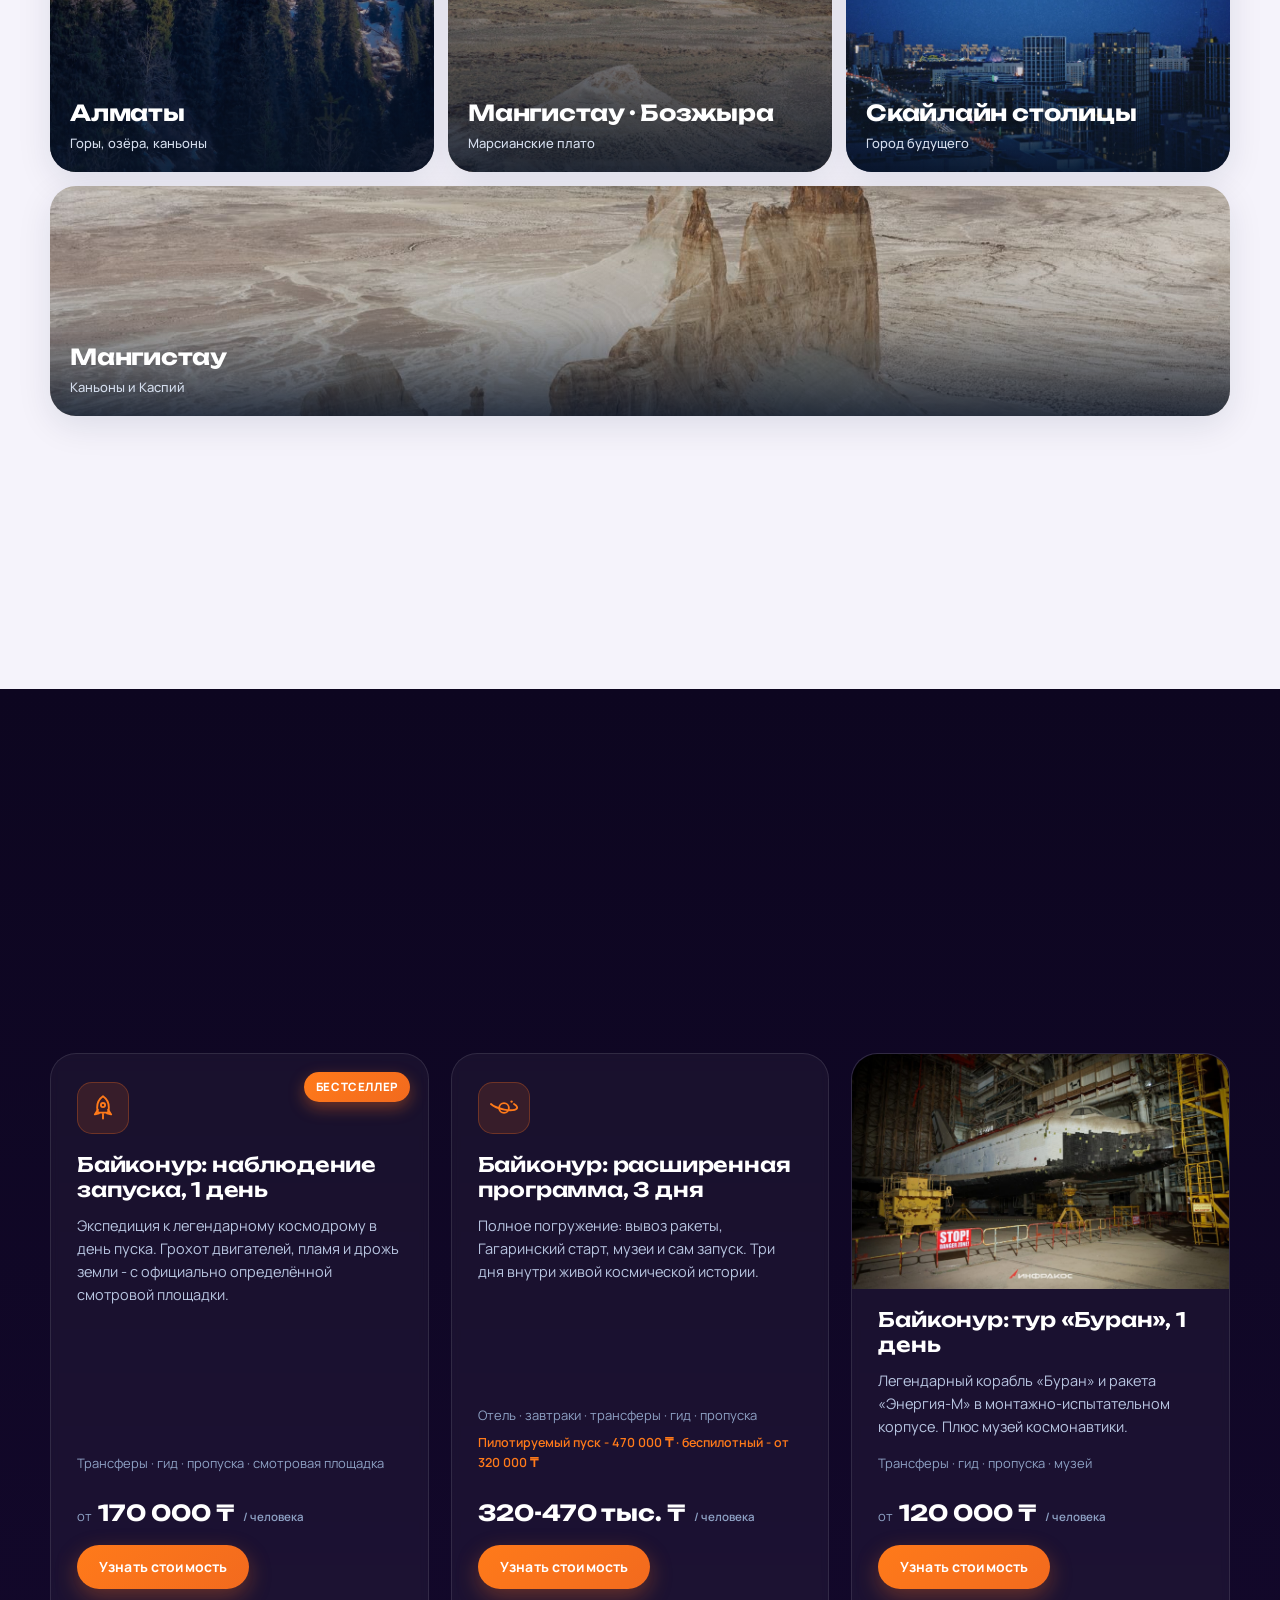
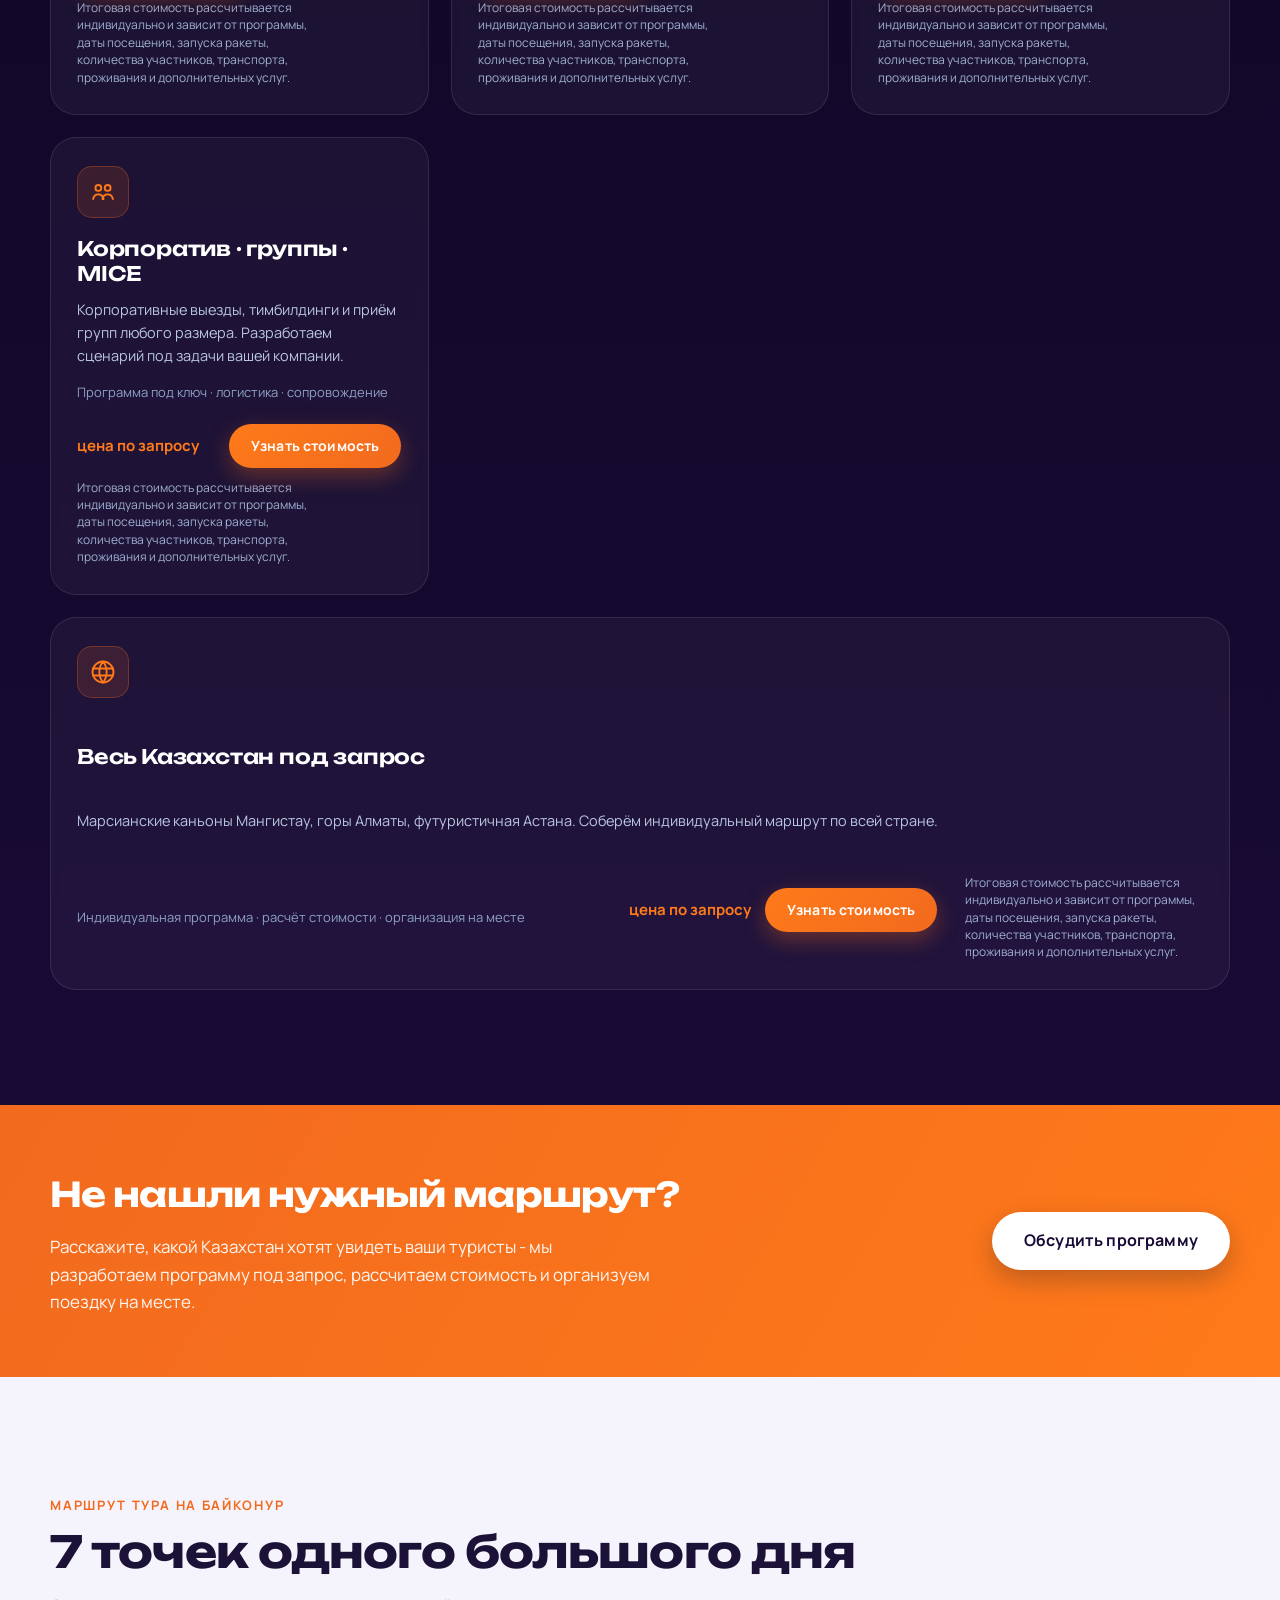
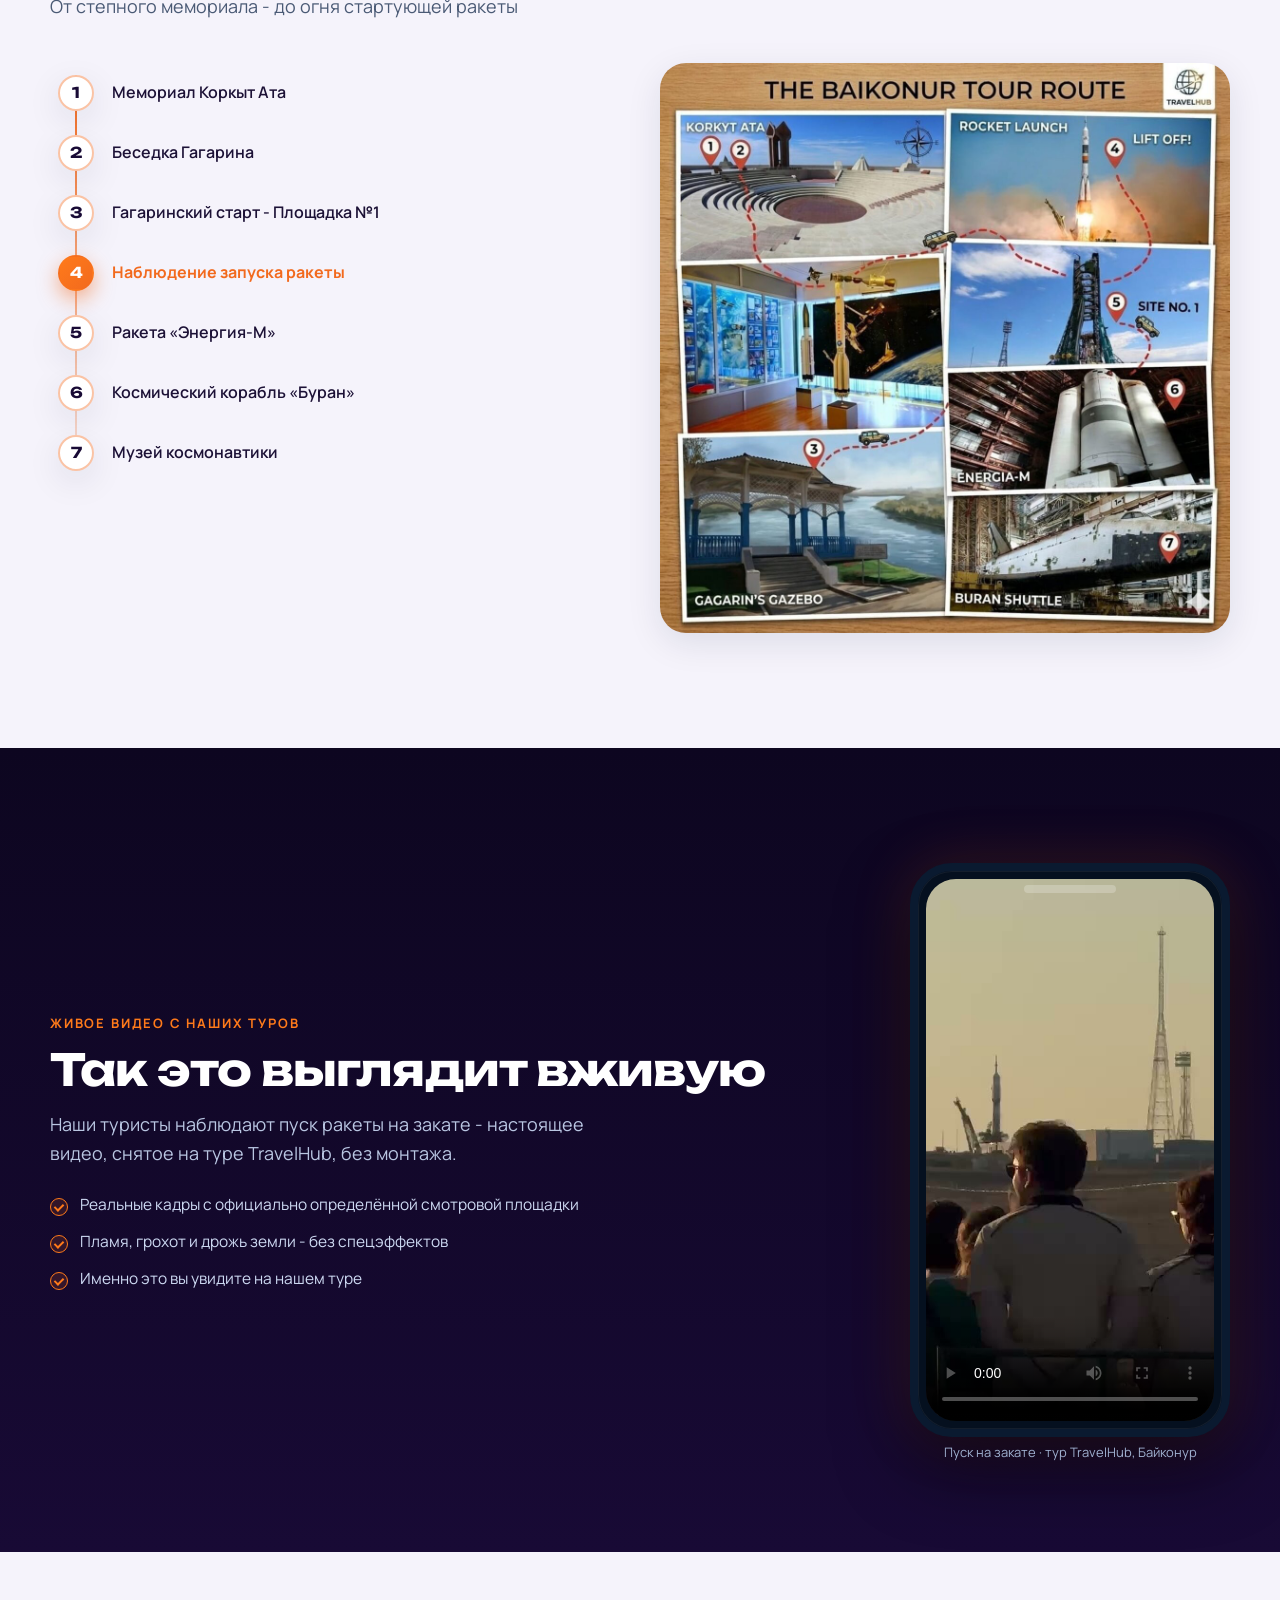
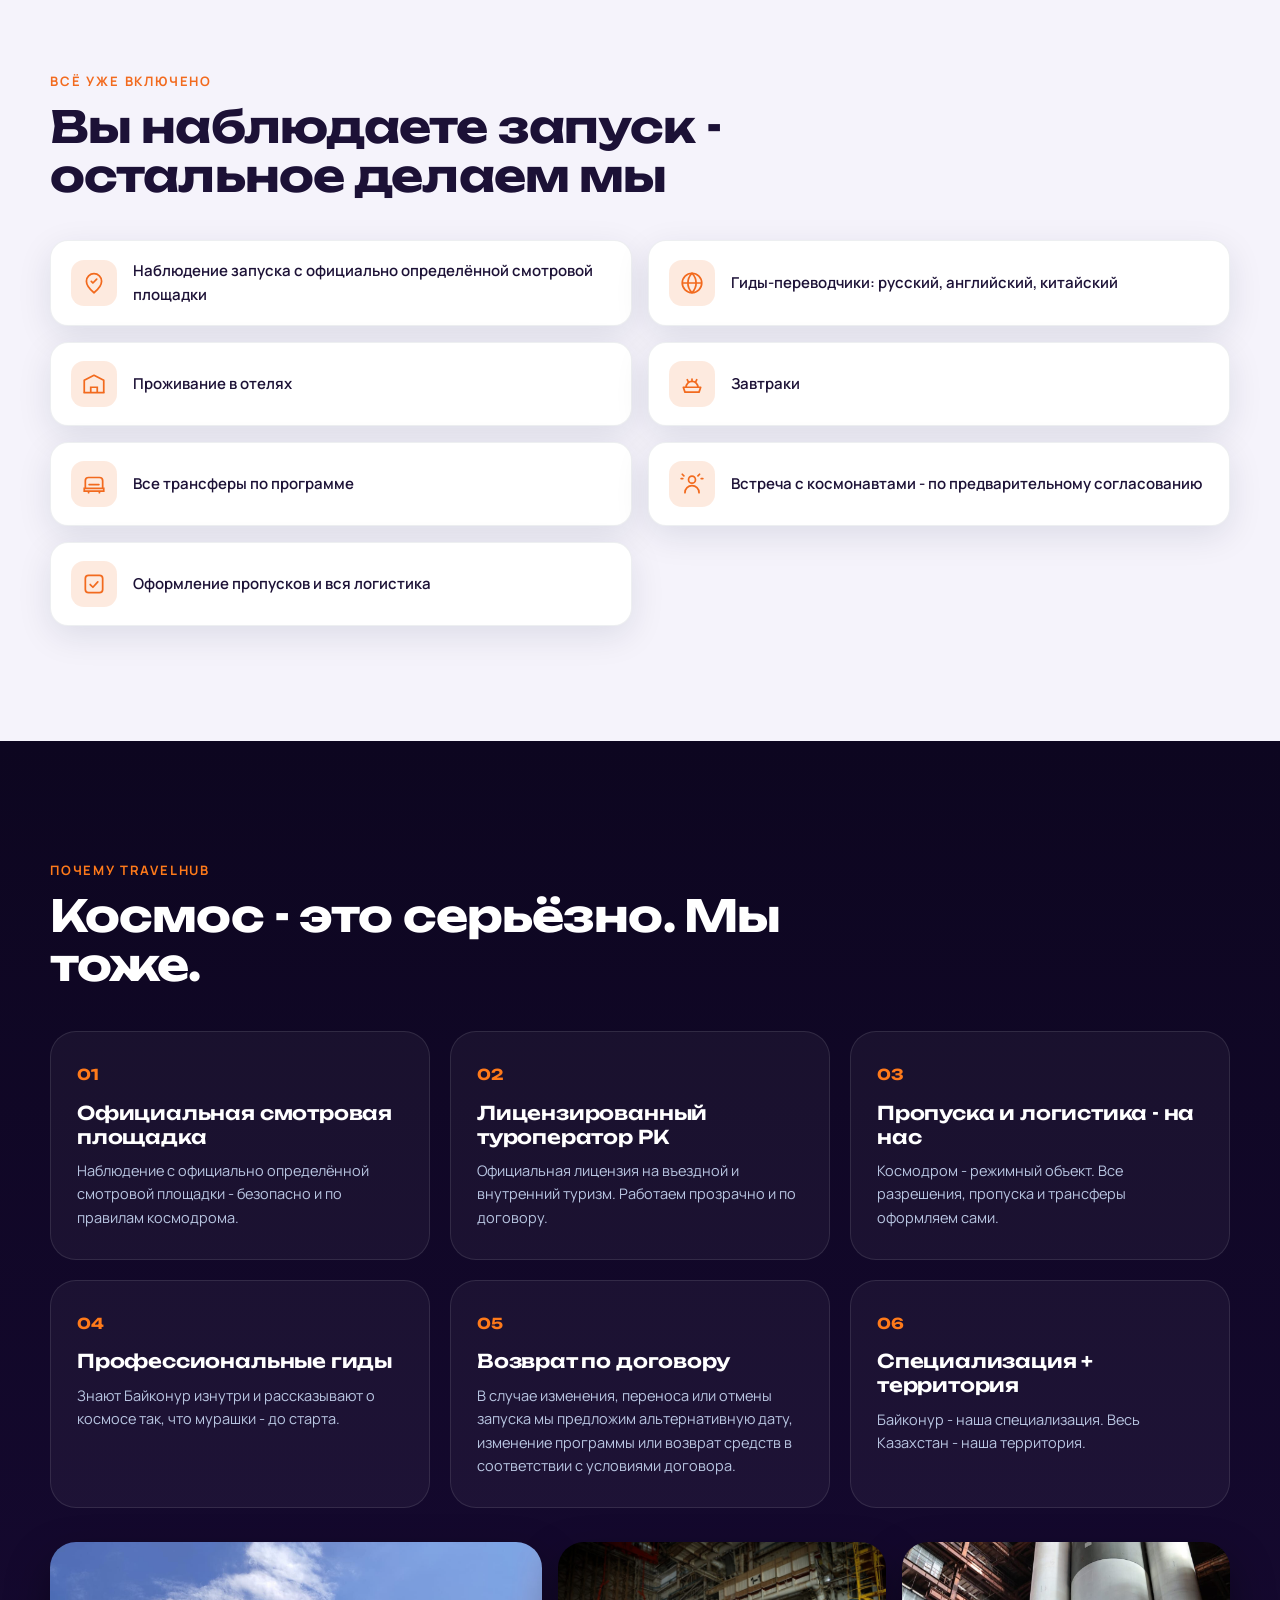
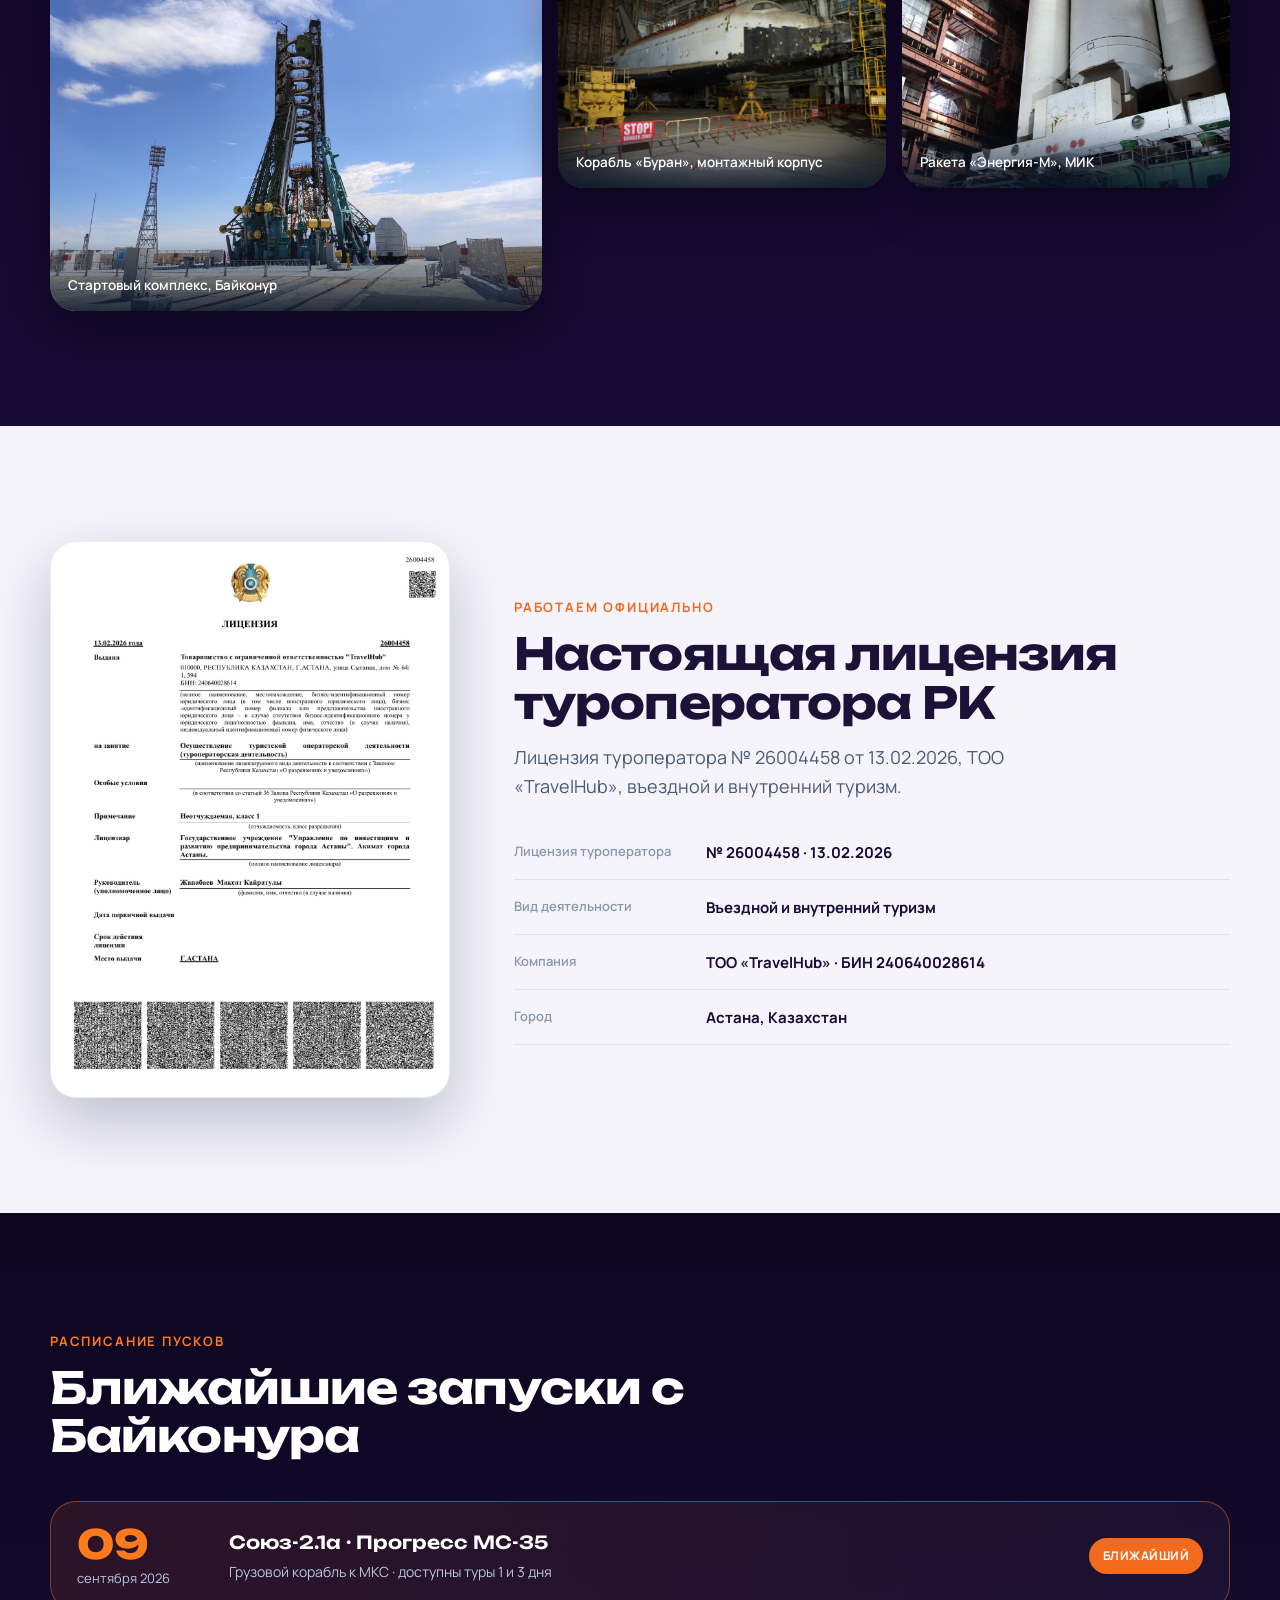
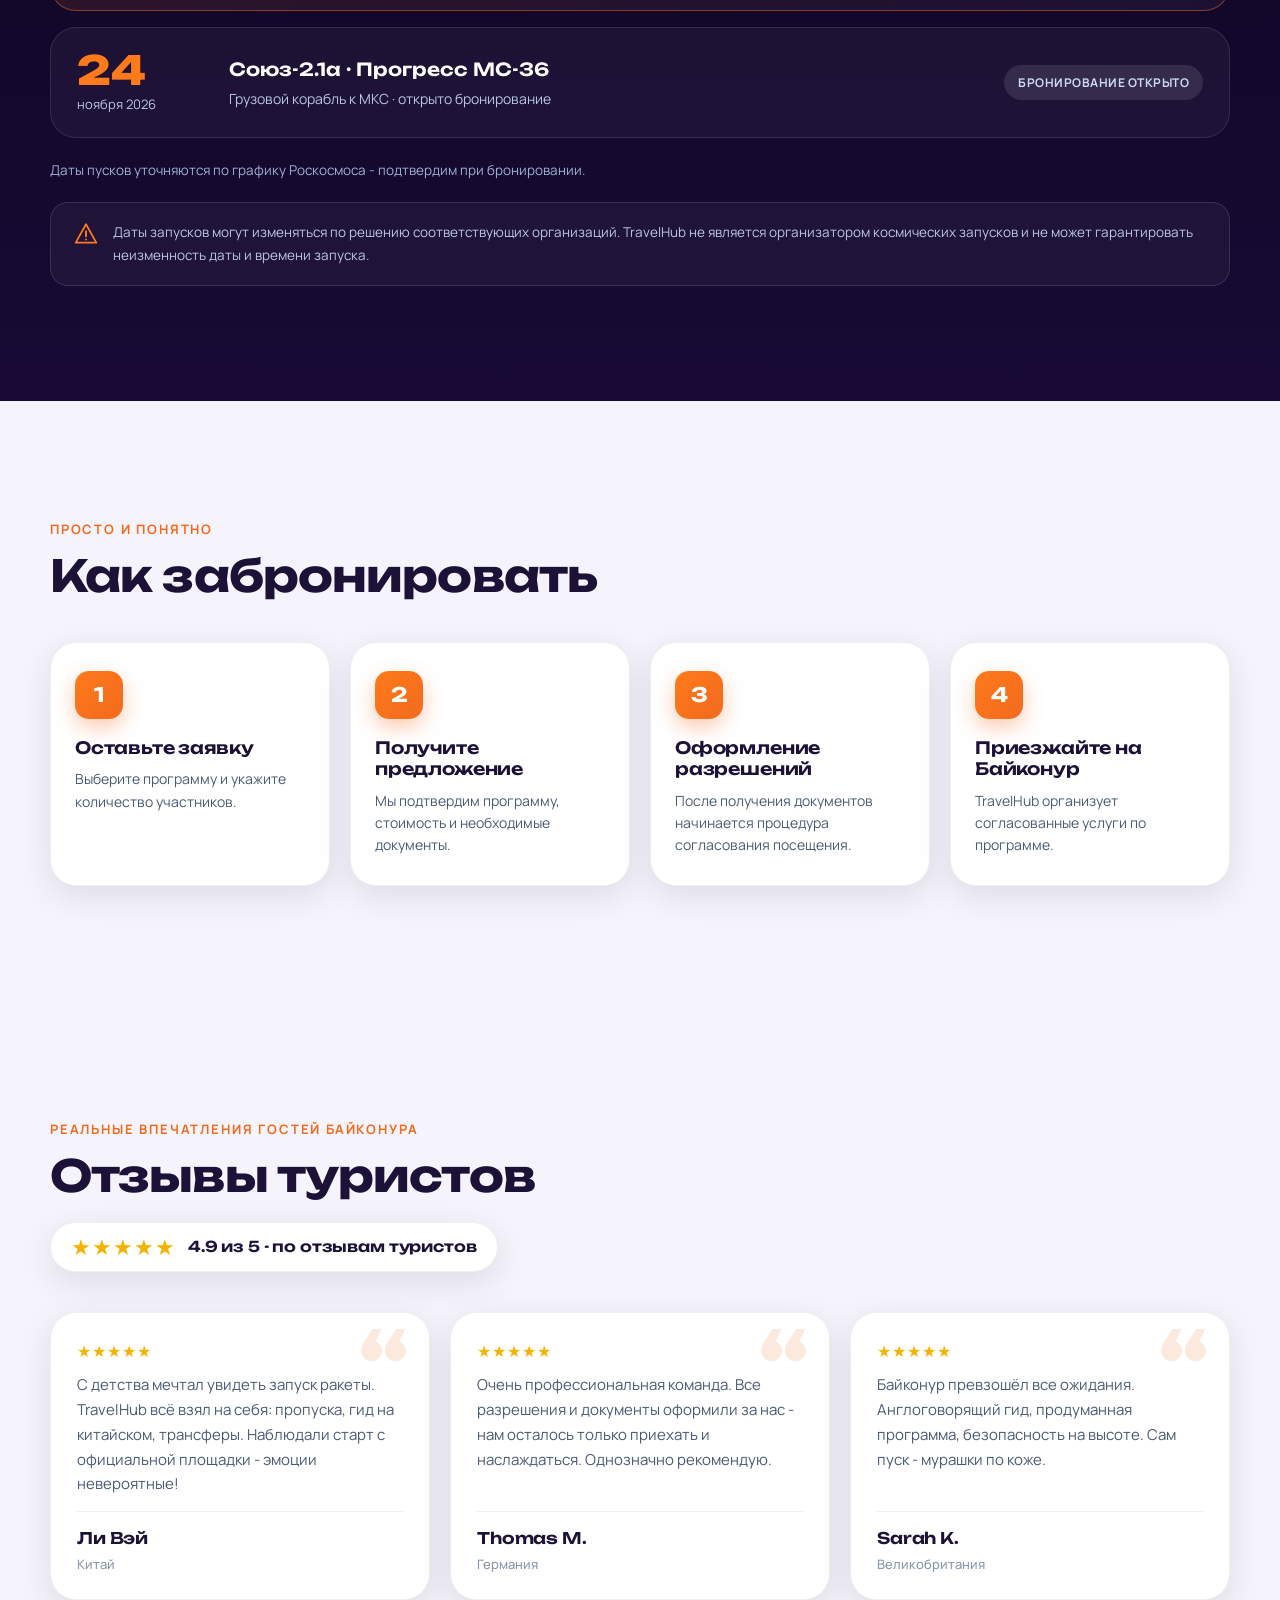
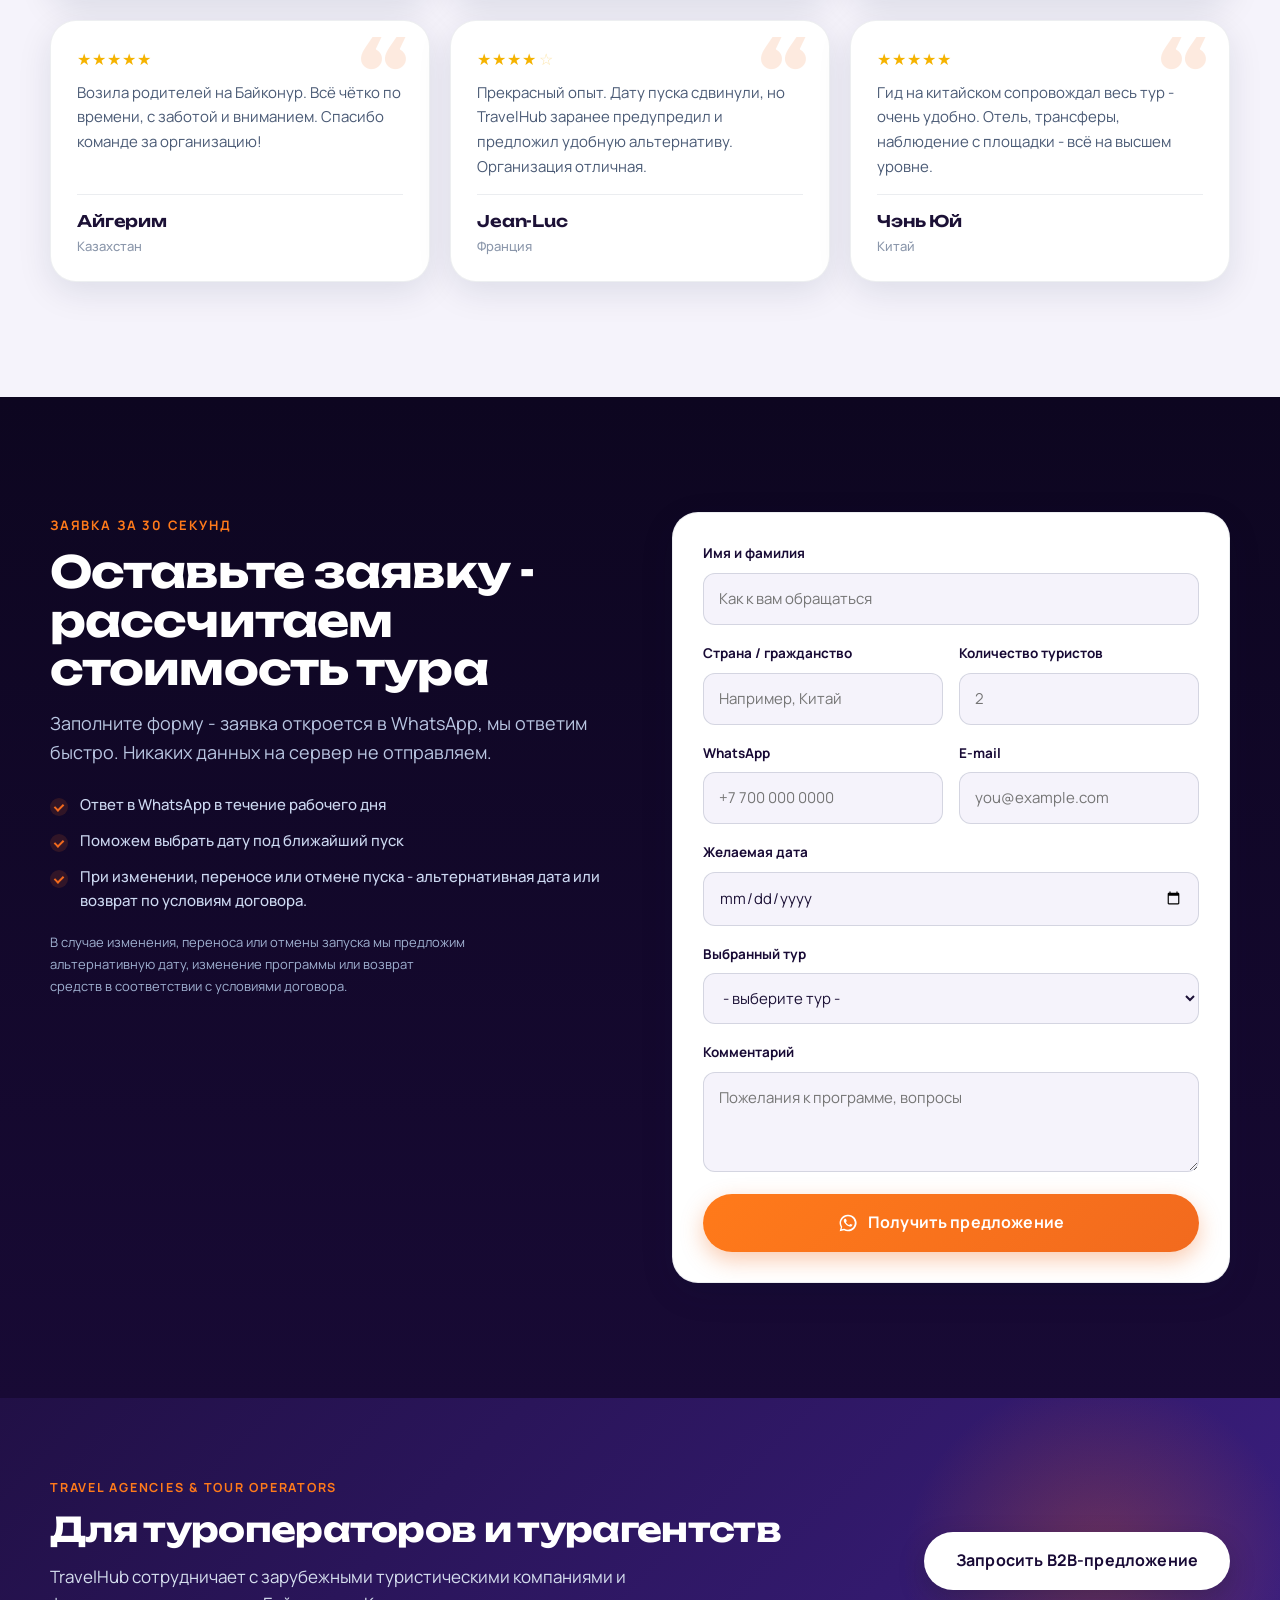
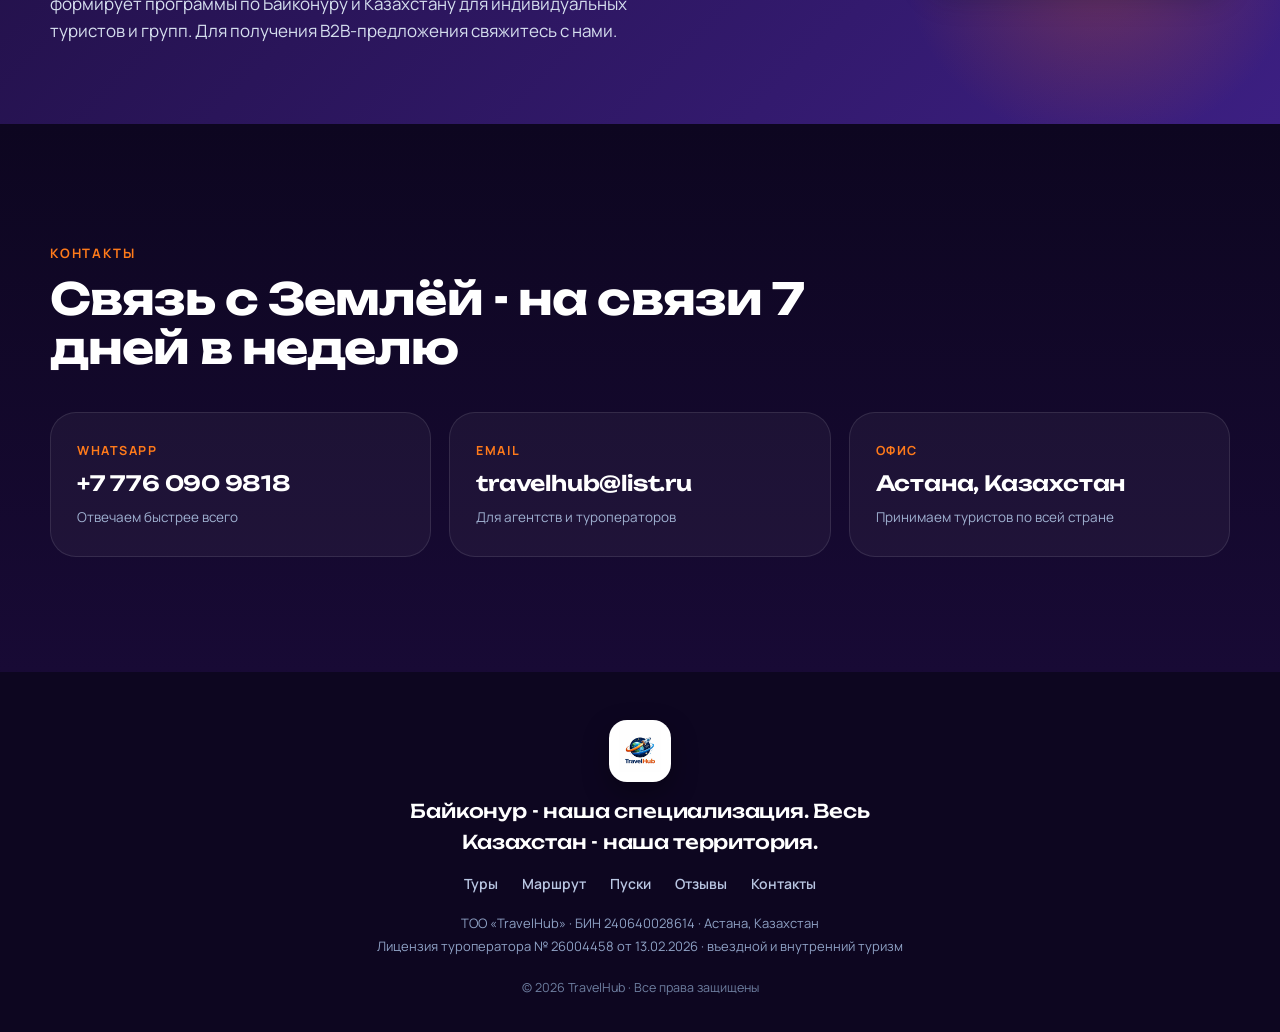
==== commit 5f75b627: "Гарантия: убрал 100% возврат полностью, только по условиям договора (3 языка) Co-Authored-By: Claude" ====
--- a/index.html
+++ b/index.html
@@ -38,7 +38,7 @@
   <link rel="preconnect" href="https://fonts.gstatic.com" crossorigin>
   <link href="https://fonts.googleapis.com/css2?family=Unbounded:wght@500;600;700;800&family=Manrope:wght@400;500;600;700;800&display=swap" rel="stylesheet">
 
-  <link rel="stylesheet" href="styles.css?v=6">
+  <link rel="stylesheet" href="styles.css?v=7">
 </head>
 <body>
 
@@ -377,8 +377,8 @@
           </div>
           <div class="why-card reveal">
             <span class="why-num">05</span>
-            <h3 data-i18n="why.w5t">100% возврат</h3>
-            <p data-i18n="why.w5x">При отмене запуска гарантируется 100% возврат. В случае изменения или переноса запуска мы предложим альтернативную дату, изменение программы или возврат средств в соответствии с условиями договора.</p>
+            <h3 data-i18n="why.w5t">Возврат по договору</h3>
+            <p data-i18n="why.w5x">В случае изменения, переноса или отмены запуска мы предложим альтернативную дату, изменение программы или возврат средств в соответствии с условиями договора.</p>
           </div>
           <div class="why-card reveal">
             <span class="why-num">06</span>
@@ -585,9 +585,9 @@
           <ul class="booking-points reveal">
             <li data-i18n="bk.p1">Ответ в WhatsApp в течение рабочего дня</li>
             <li data-i18n="bk.p2">Поможем выбрать дату под ближайший пуск</li>
-            <li data-i18n="bk.p3">При отмене пуска - 100% возврат. При переносе - альтернативная дата или возврат по договору.</li>
+            <li data-i18n="bk.p3">При изменении, переносе или отмене пуска - альтернативная дата или возврат по условиям договора.</li>
           </ul>
-          <p class="booking-refund reveal" data-i18n="refund.full">При отмене запуска гарантируется 100% возврат. В случае изменения или переноса запуска мы предложим альтернативную дату, изменение программы или возврат средств в соответствии с условиями договора.</p>
+          <p class="booking-refund reveal" data-i18n="refund.full">В случае изменения, переноса или отмены запуска мы предложим альтернативную дату, изменение программы или возврат средств в соответствии с условиями договора.</p>
         </div>
 
         <form class="booking-form reveal" id="bookingForm" novalidate>
@@ -735,6 +735,6 @@
     </figure>
   </div>
 
-  <script src="script.js?v=6"></script>
+  <script src="script.js?v=7"></script>
 </body>
 </html>
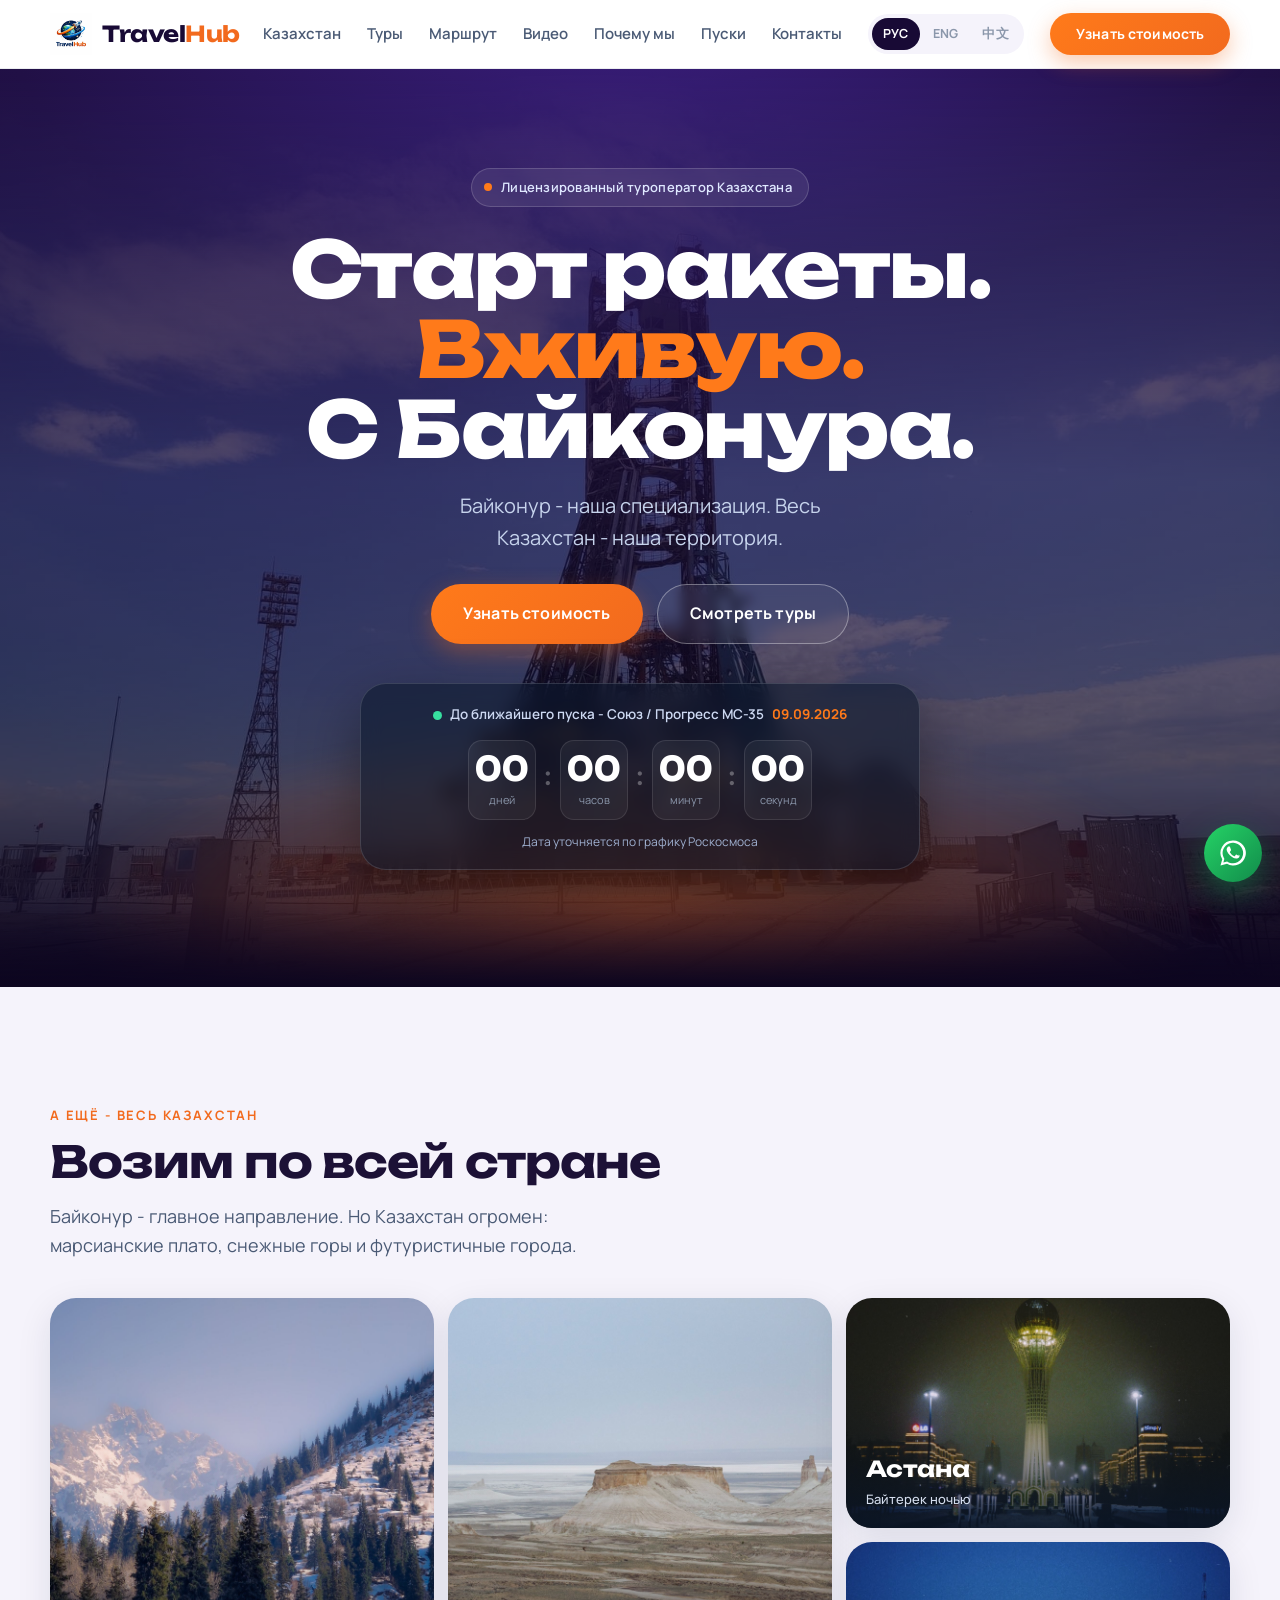
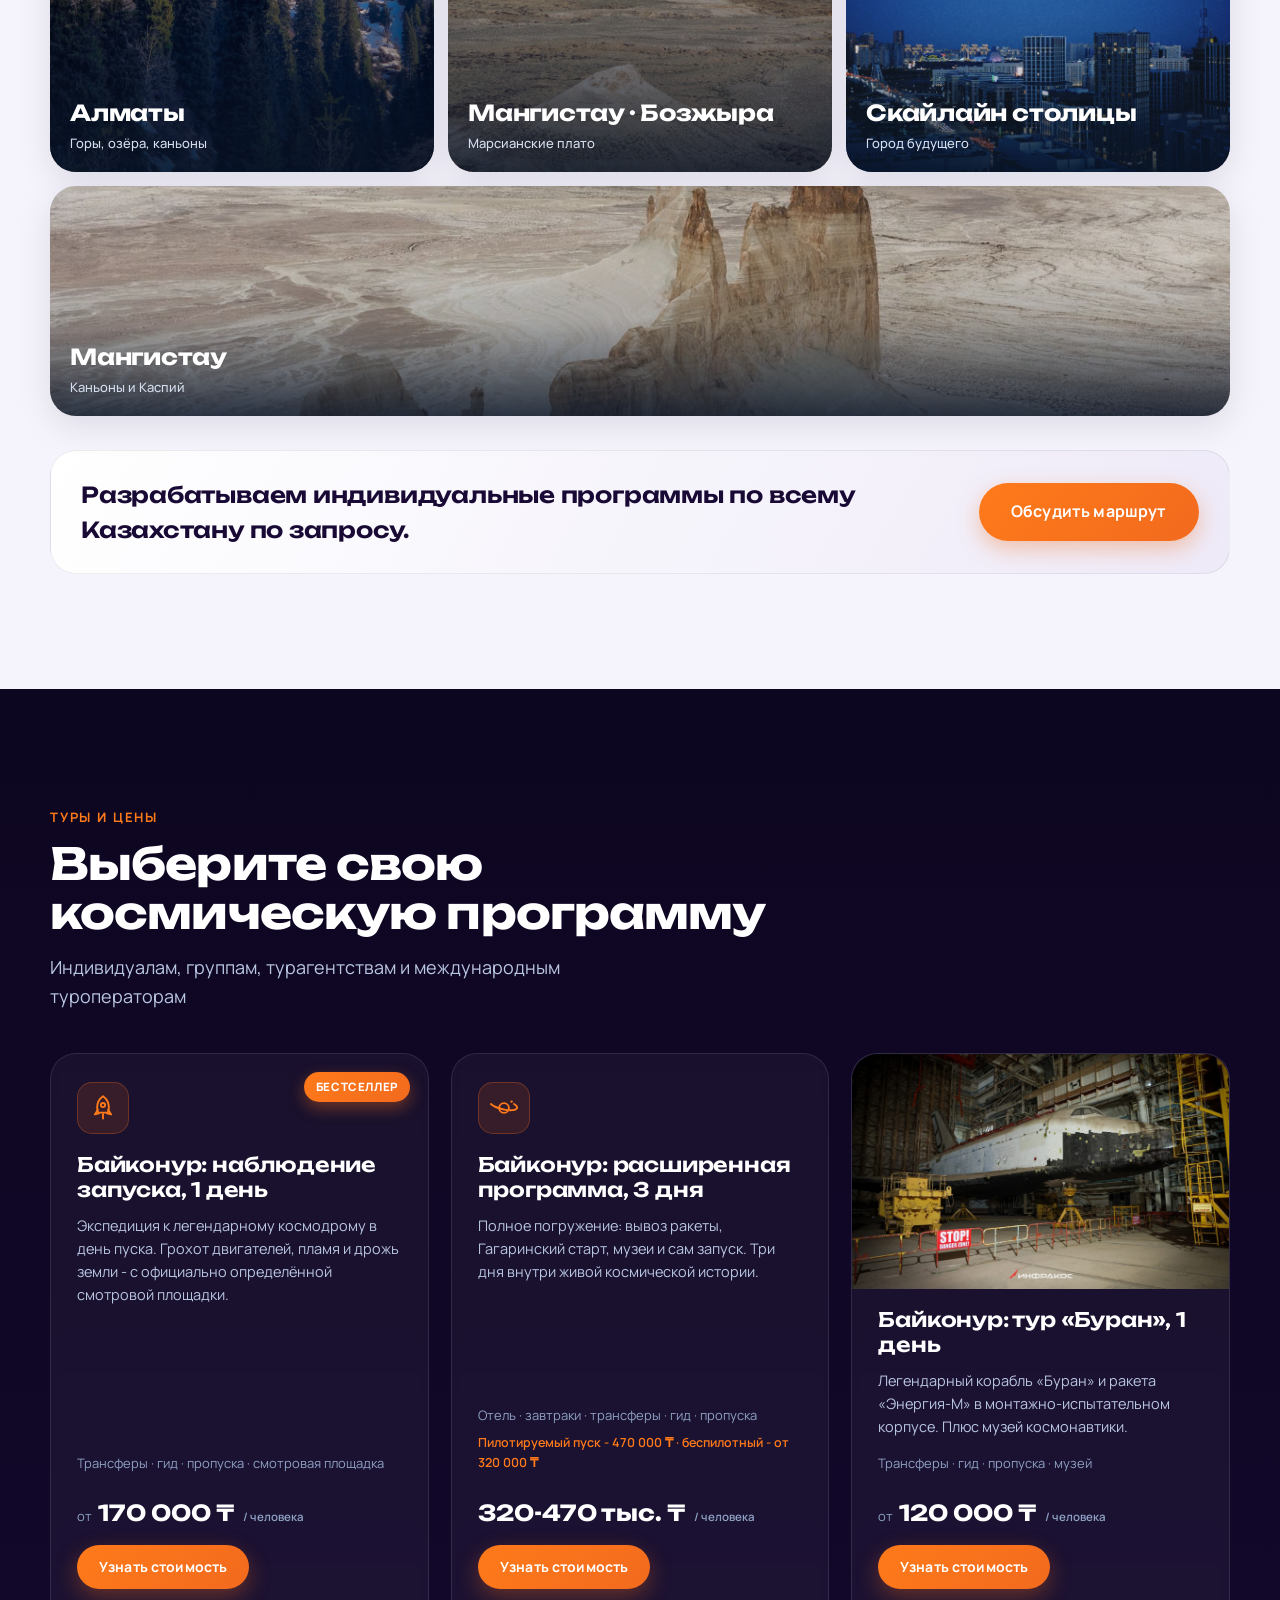
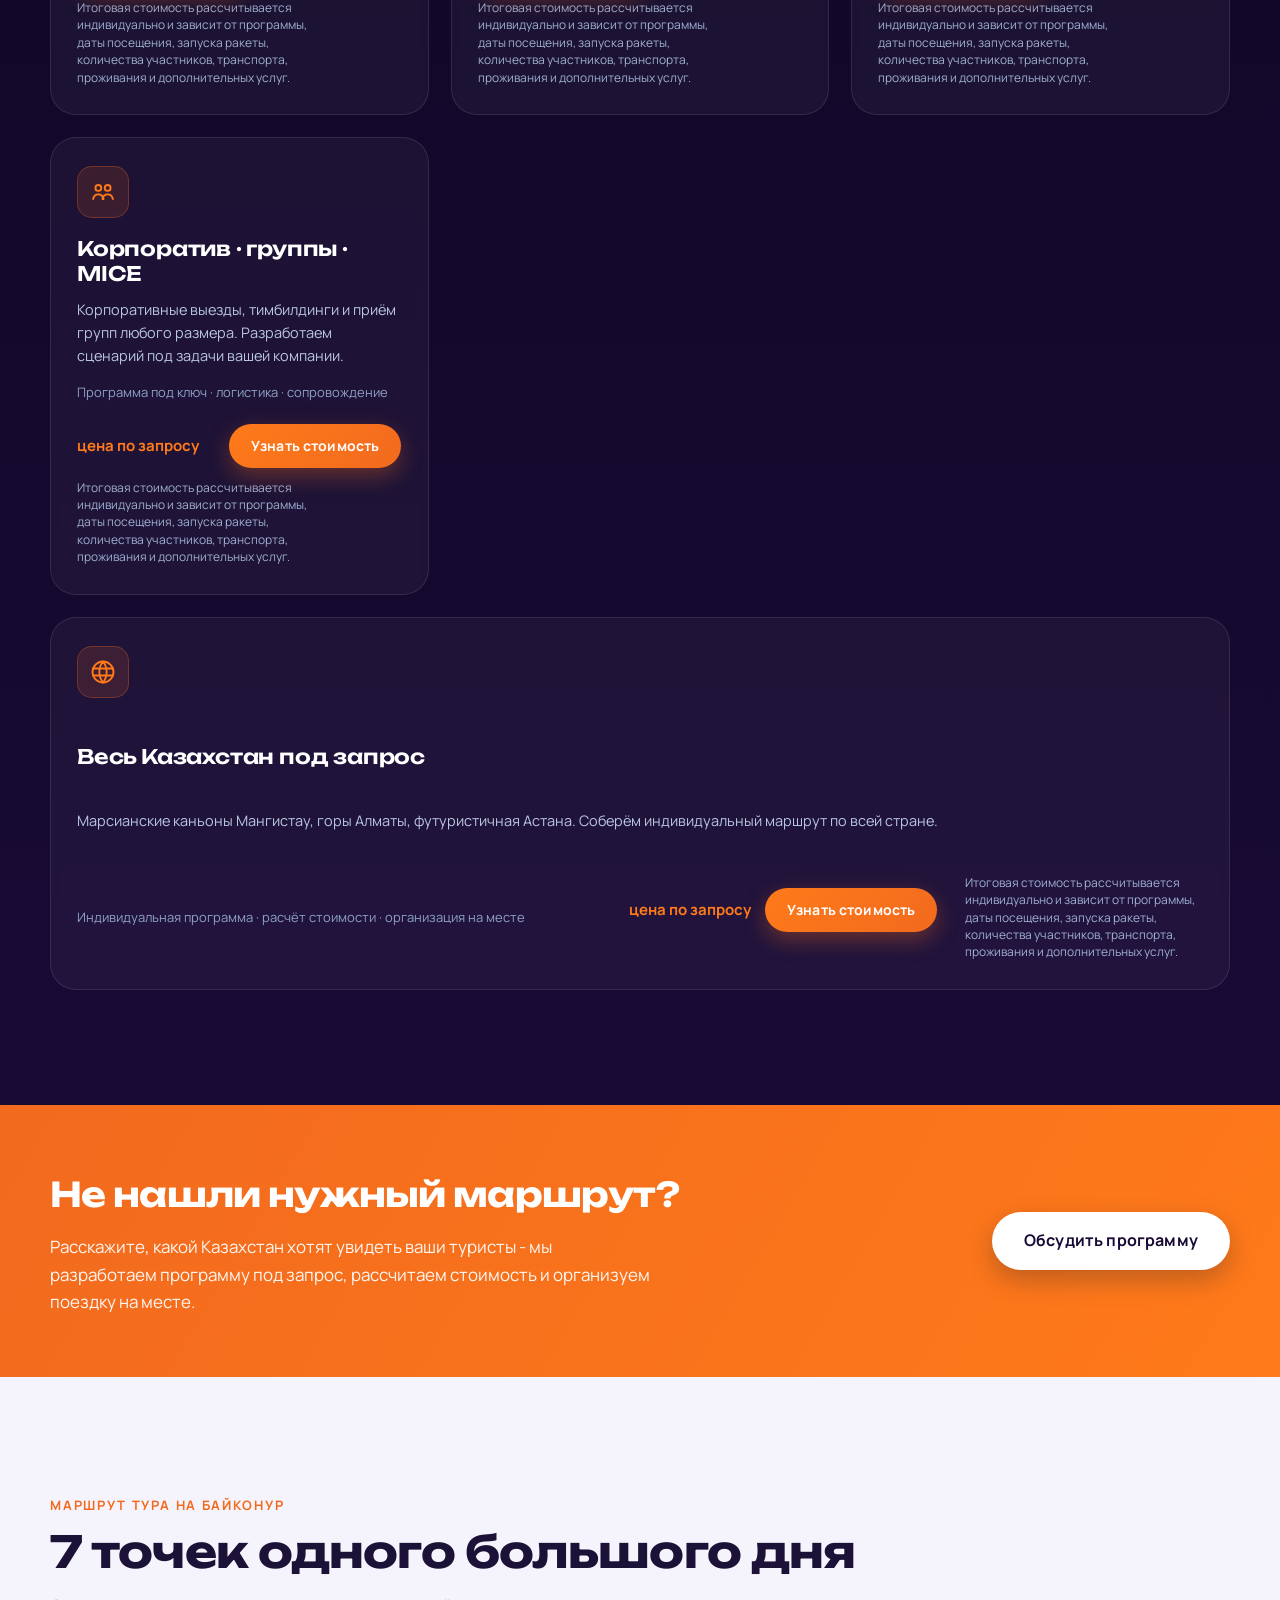
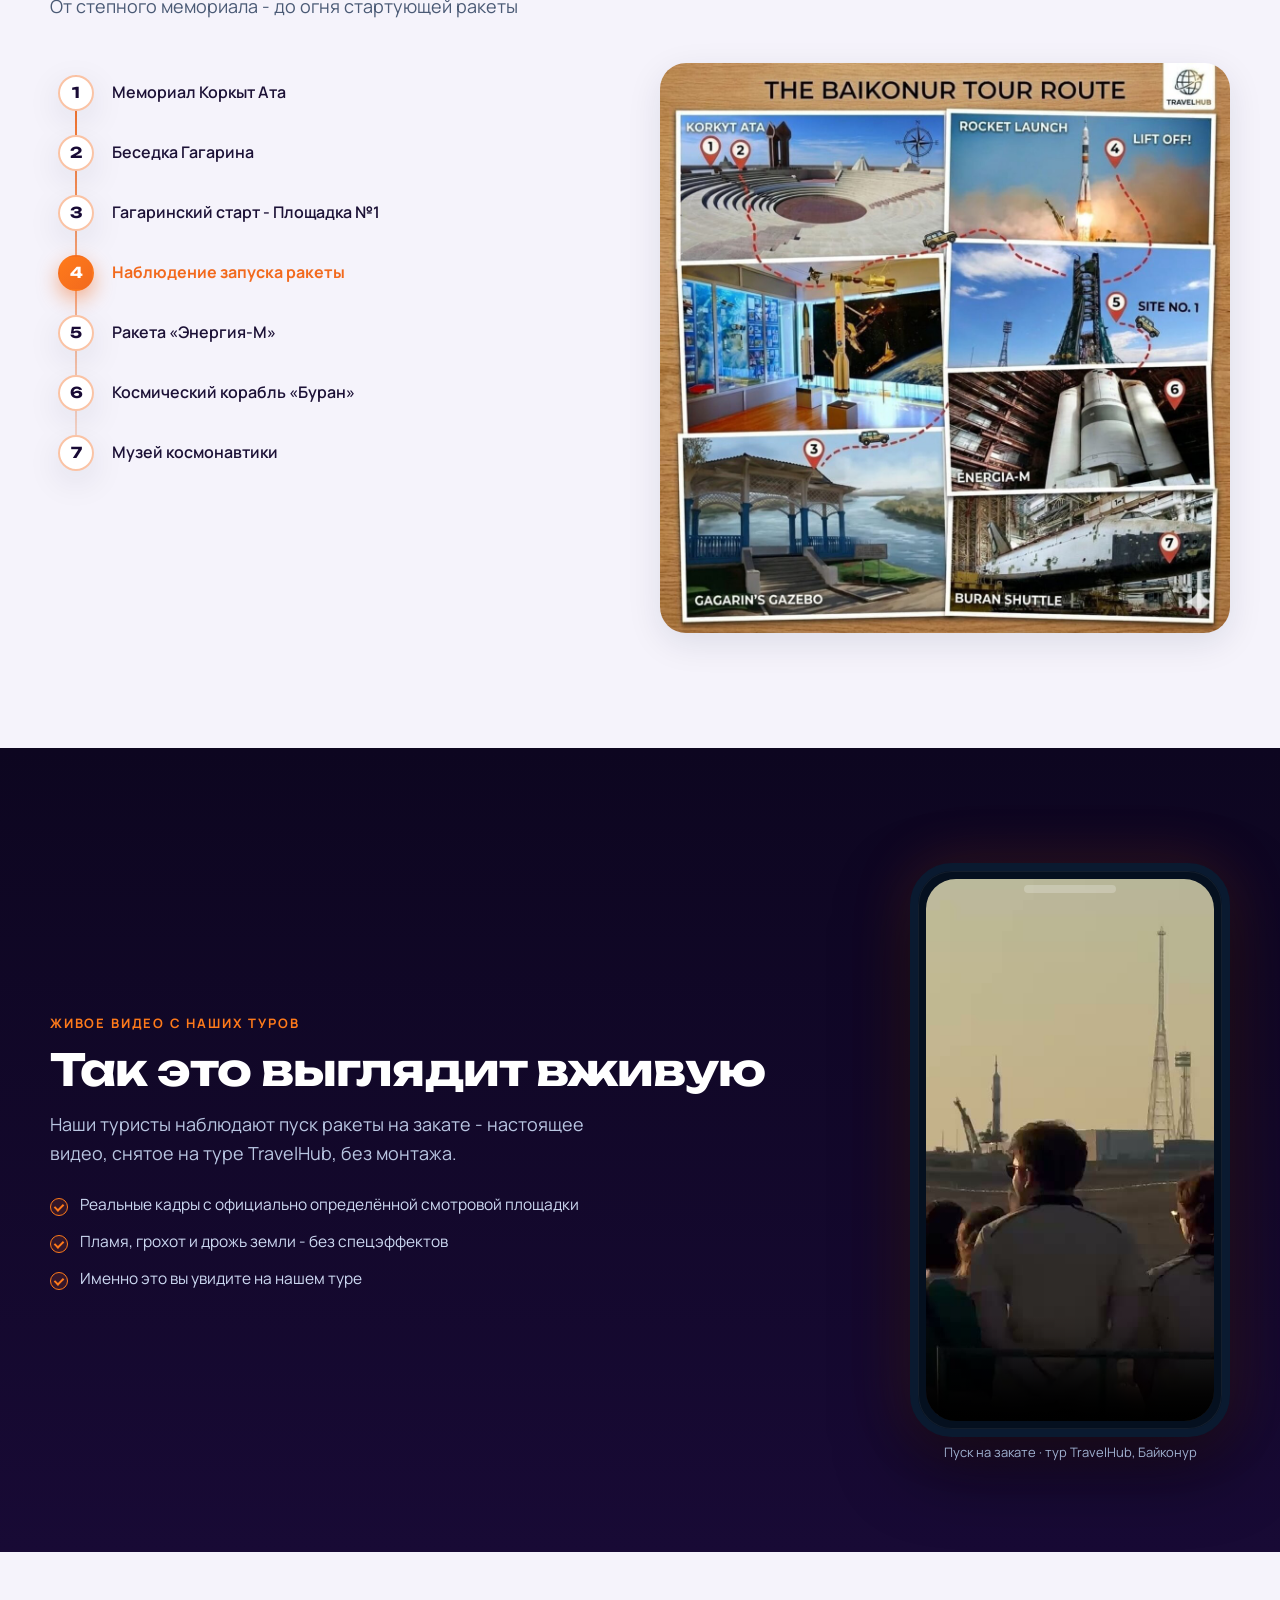
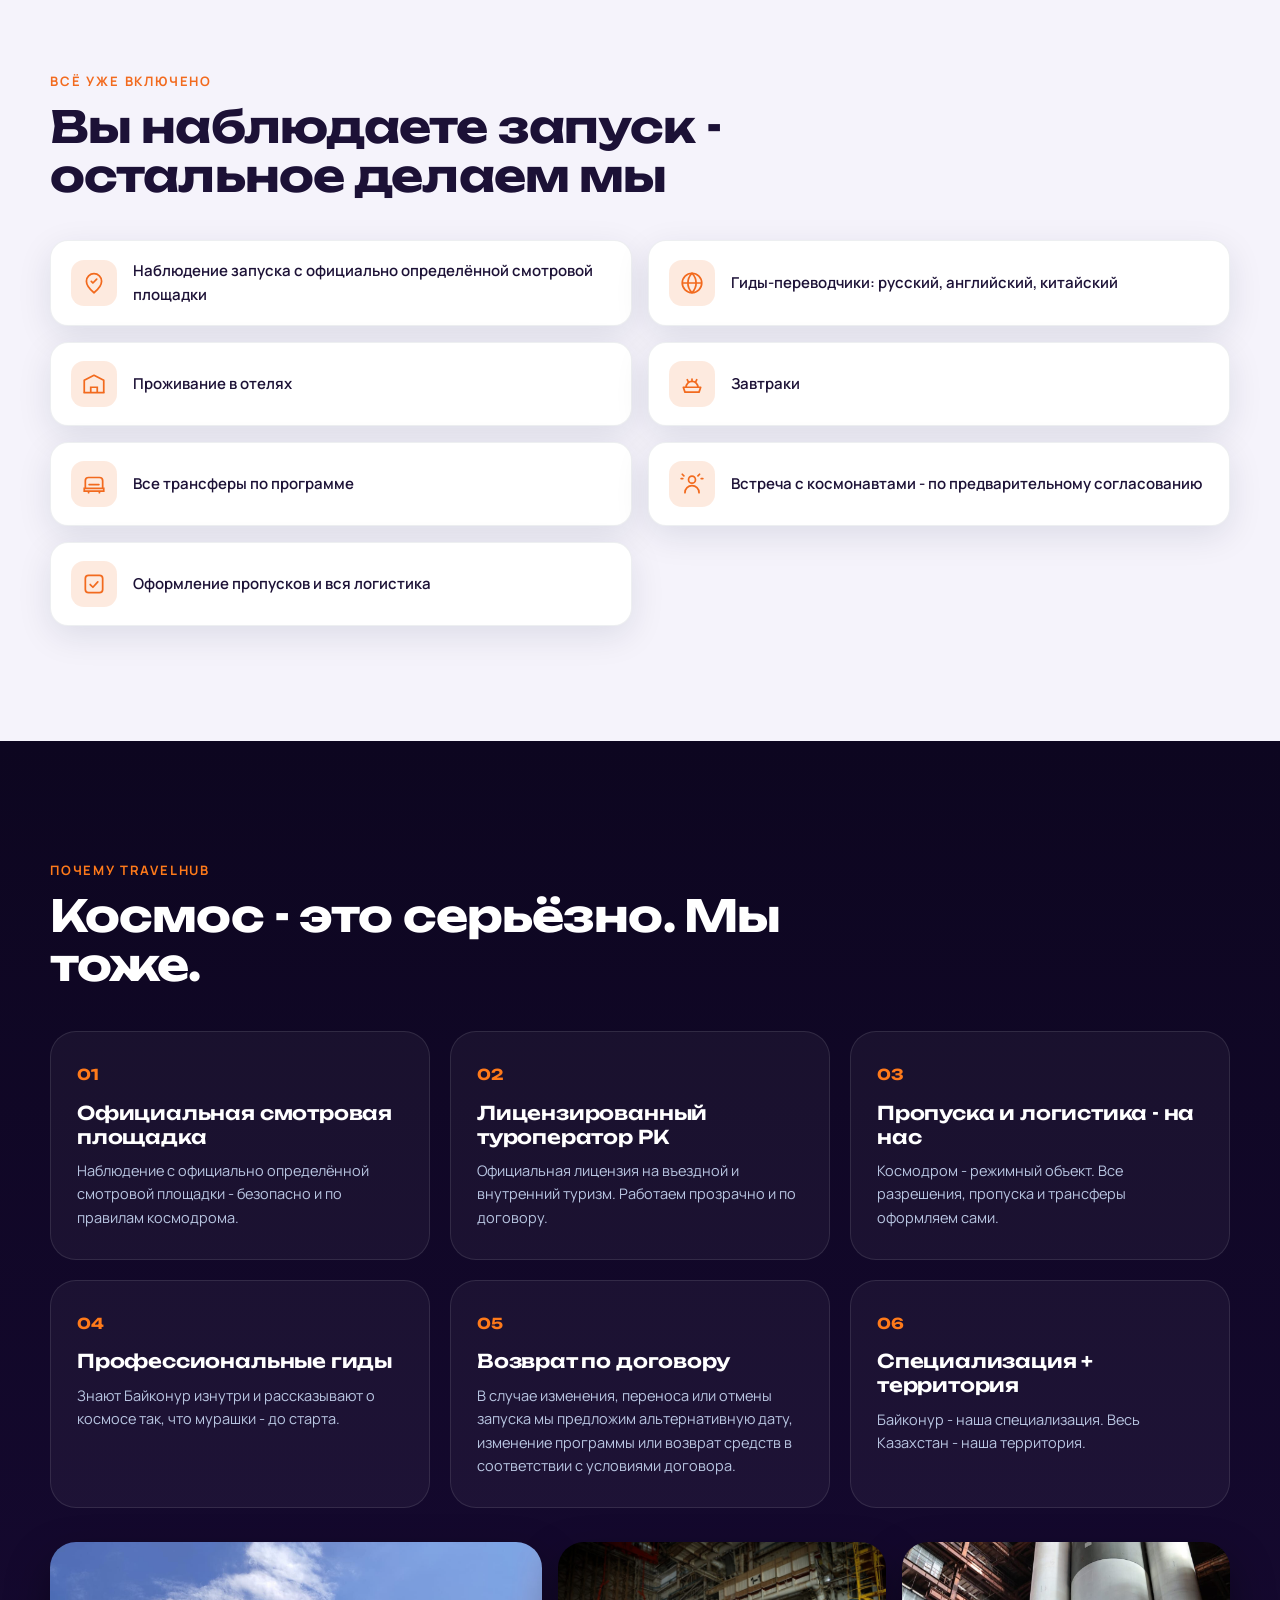
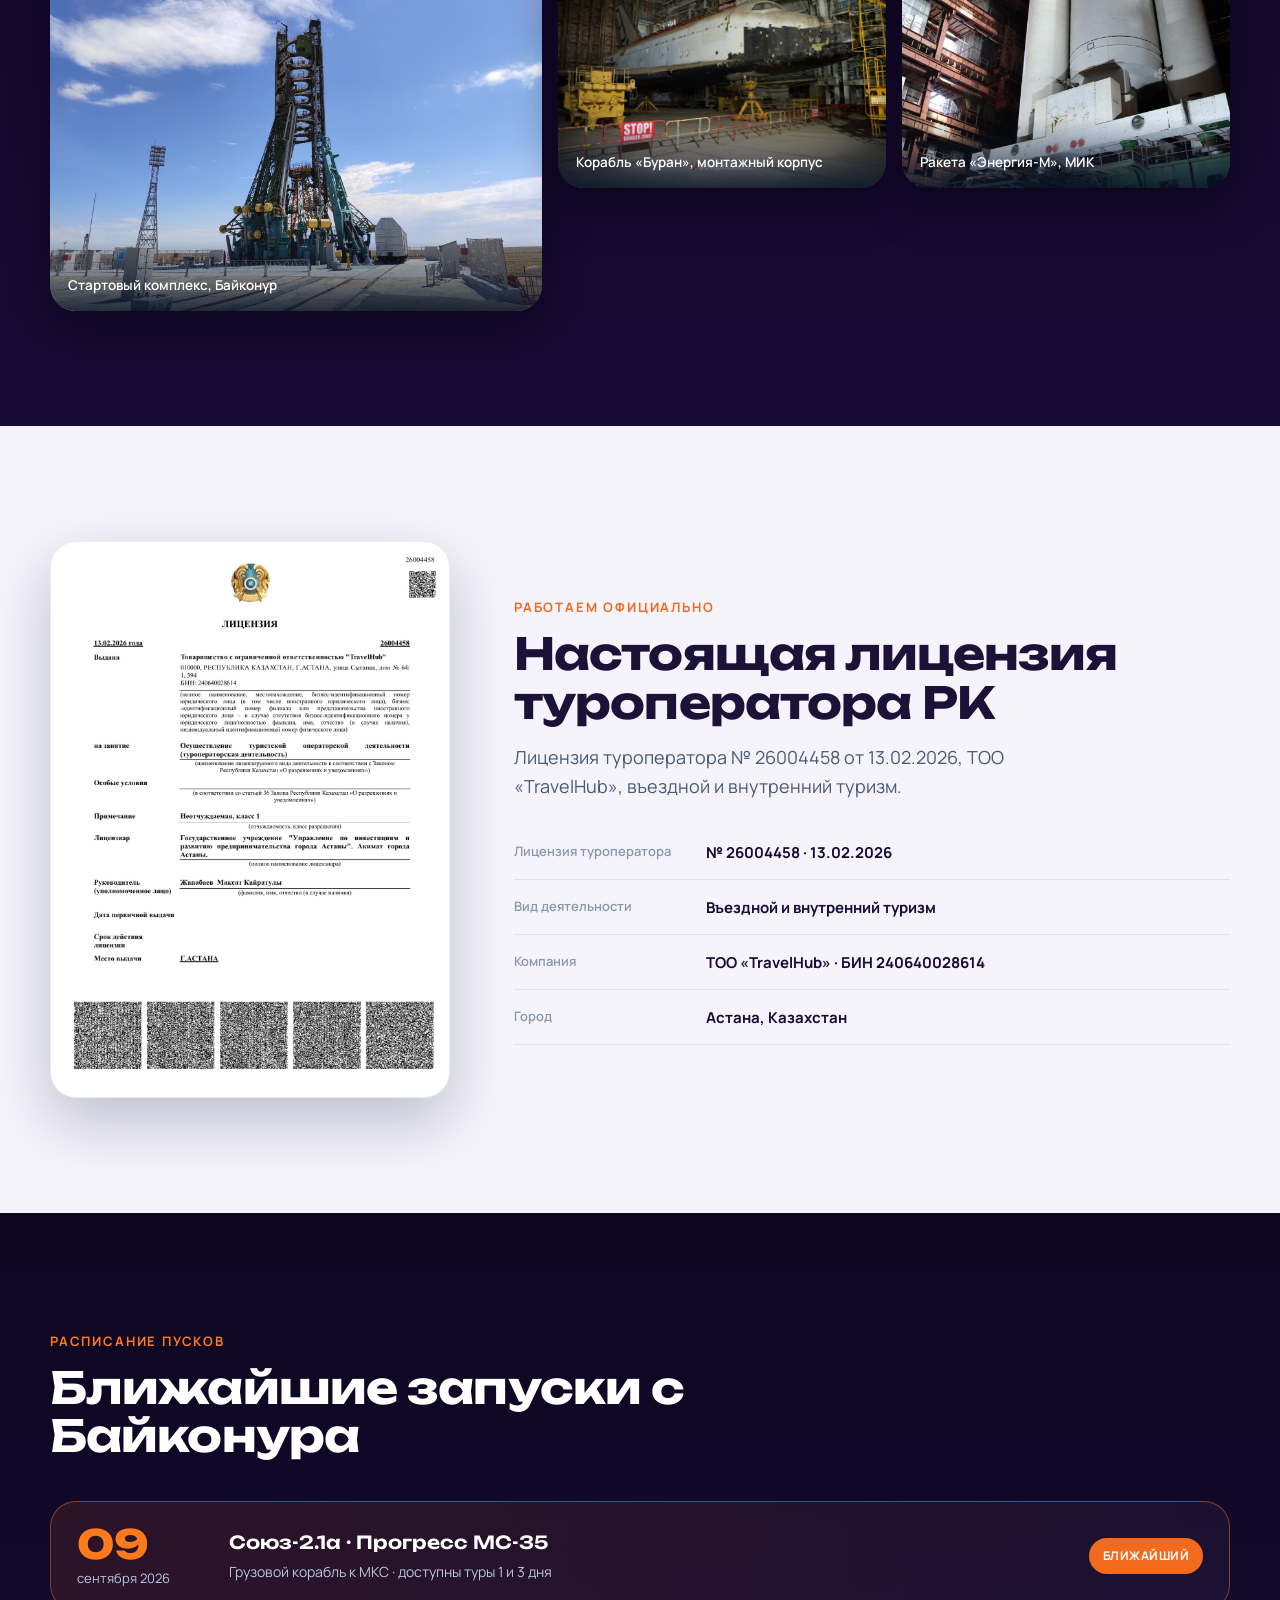
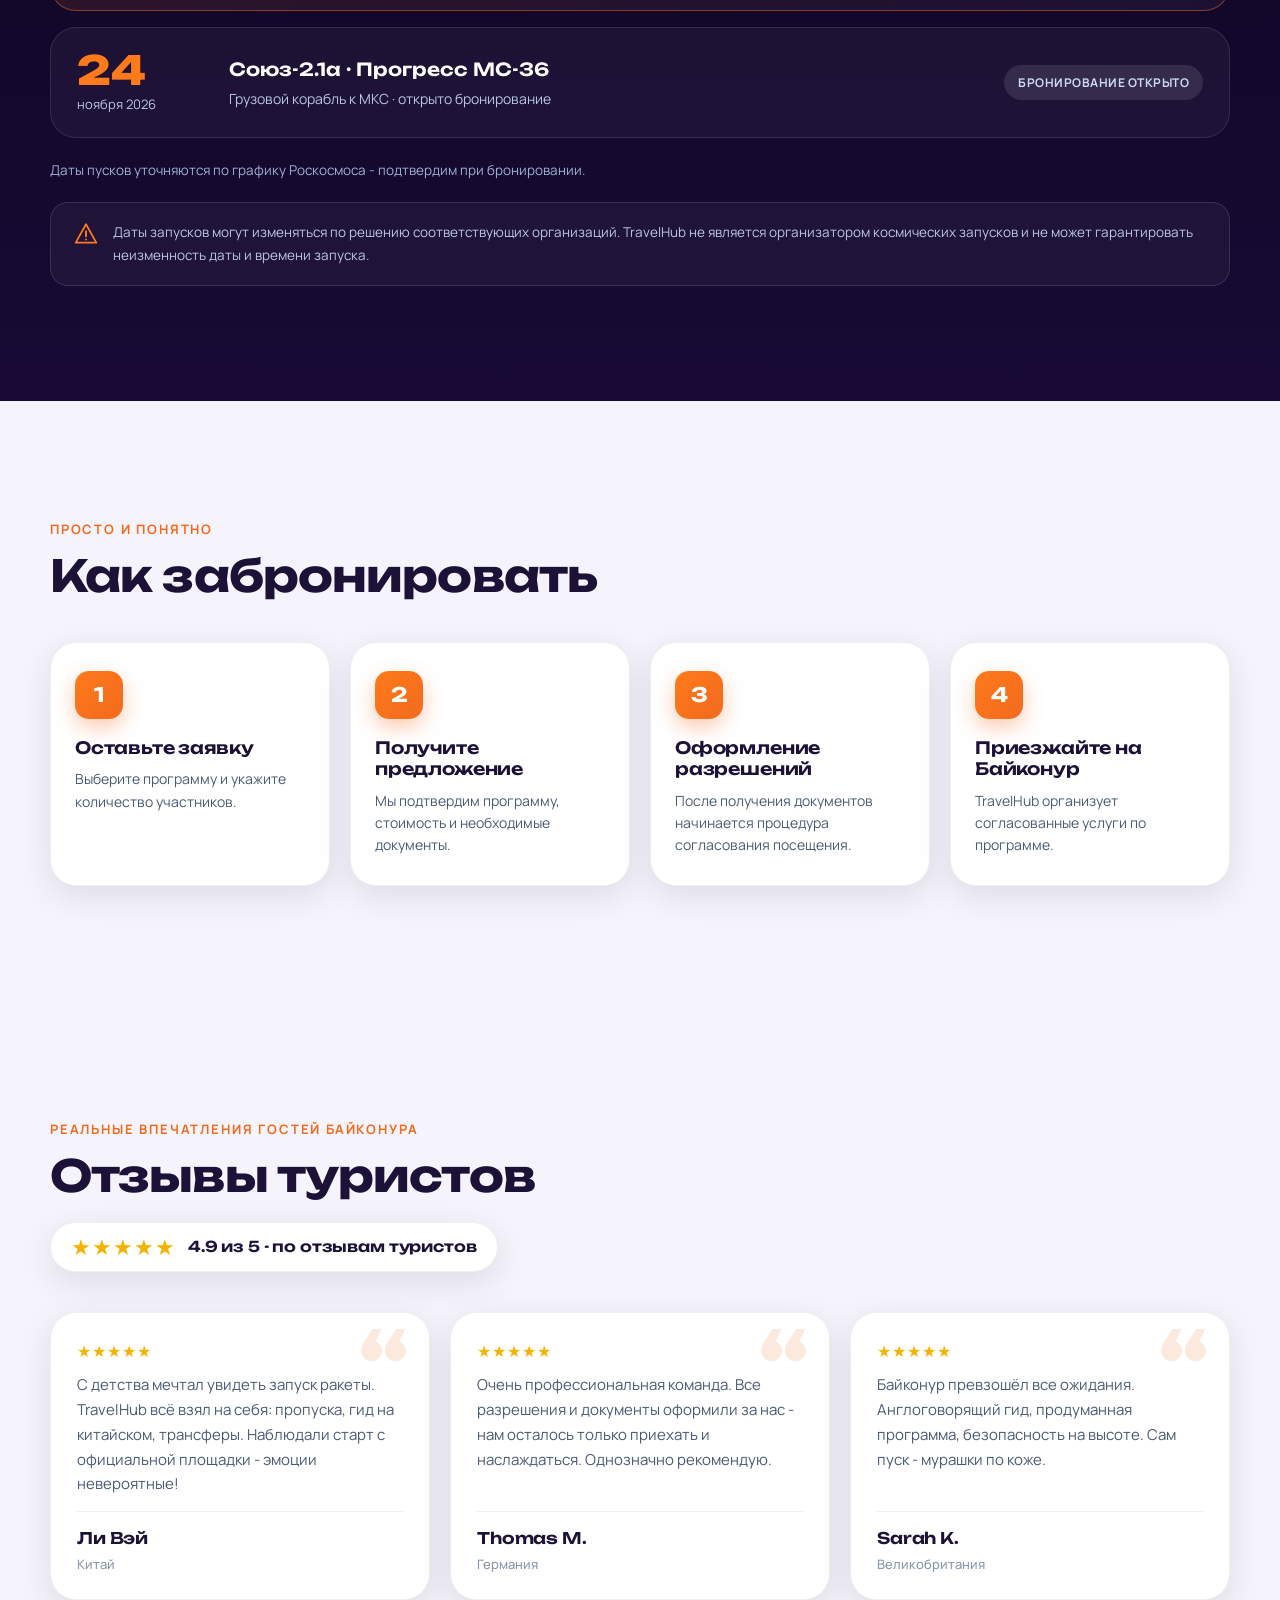
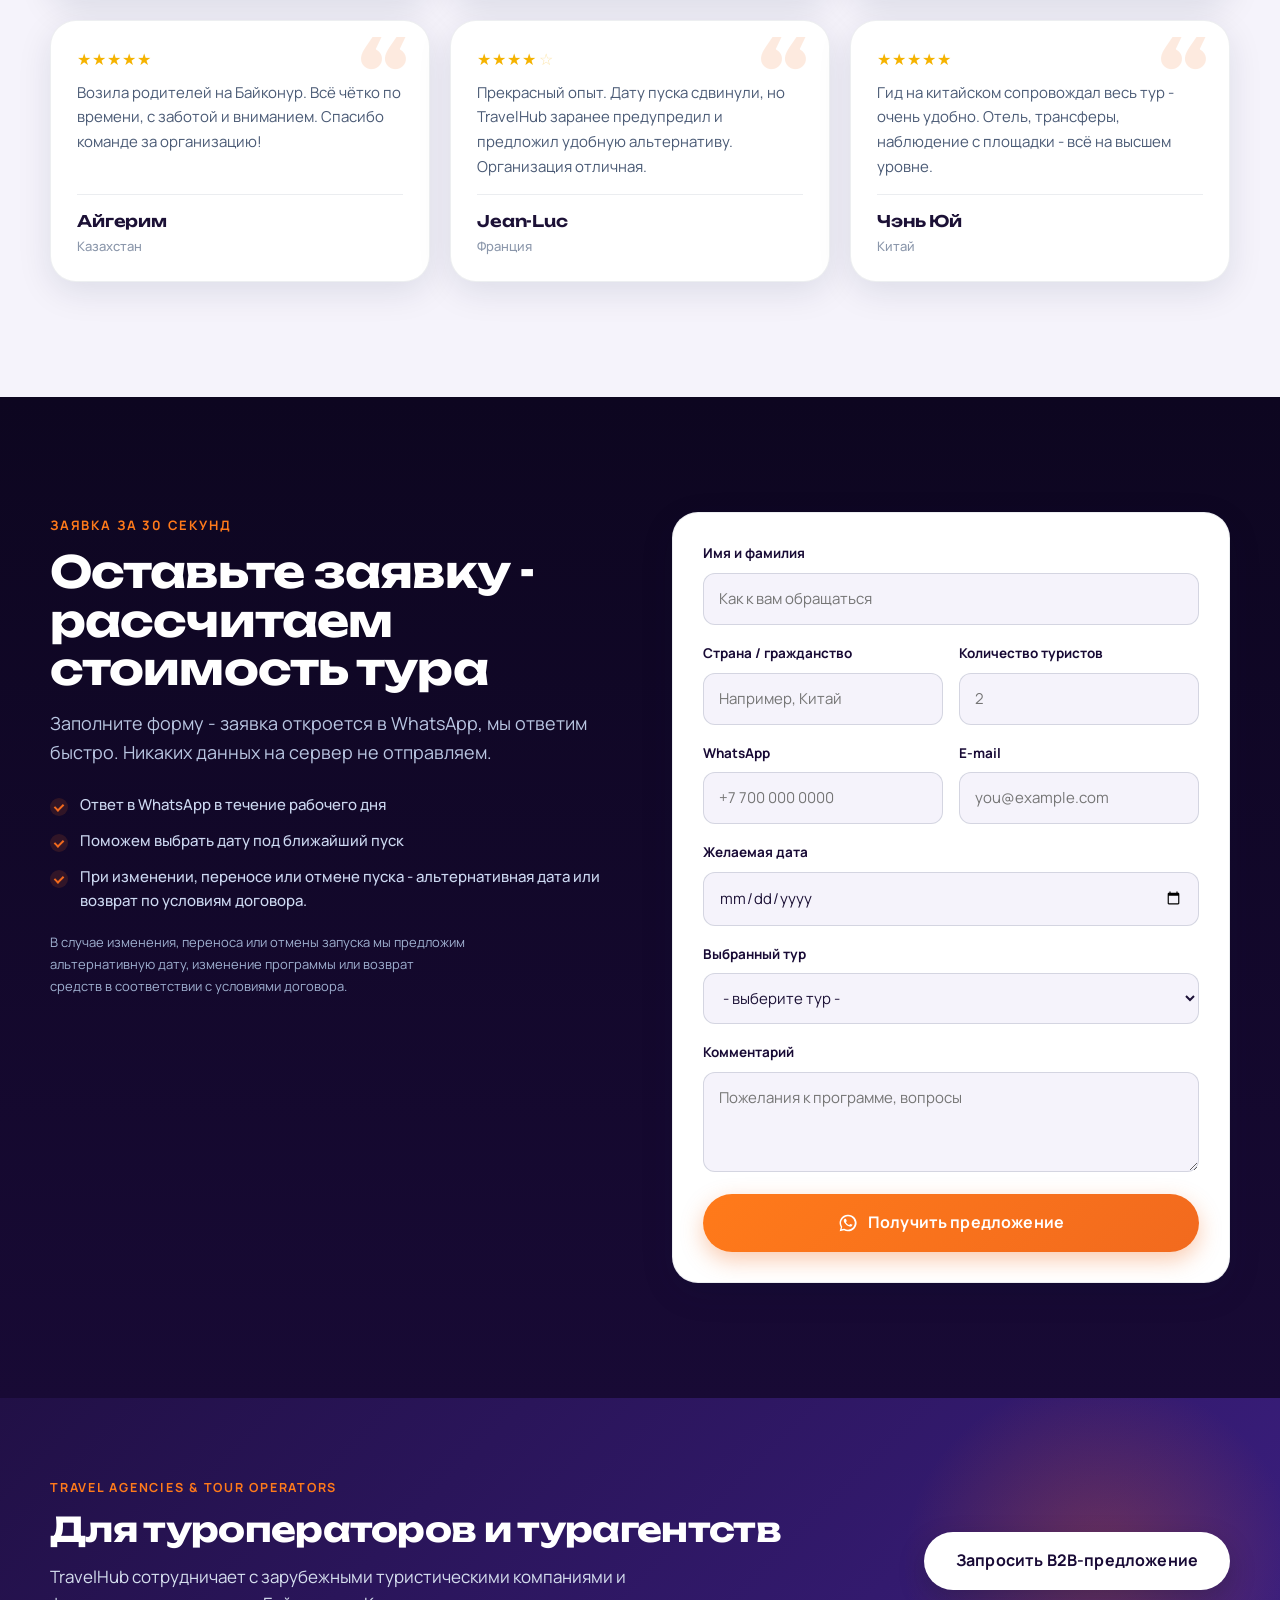
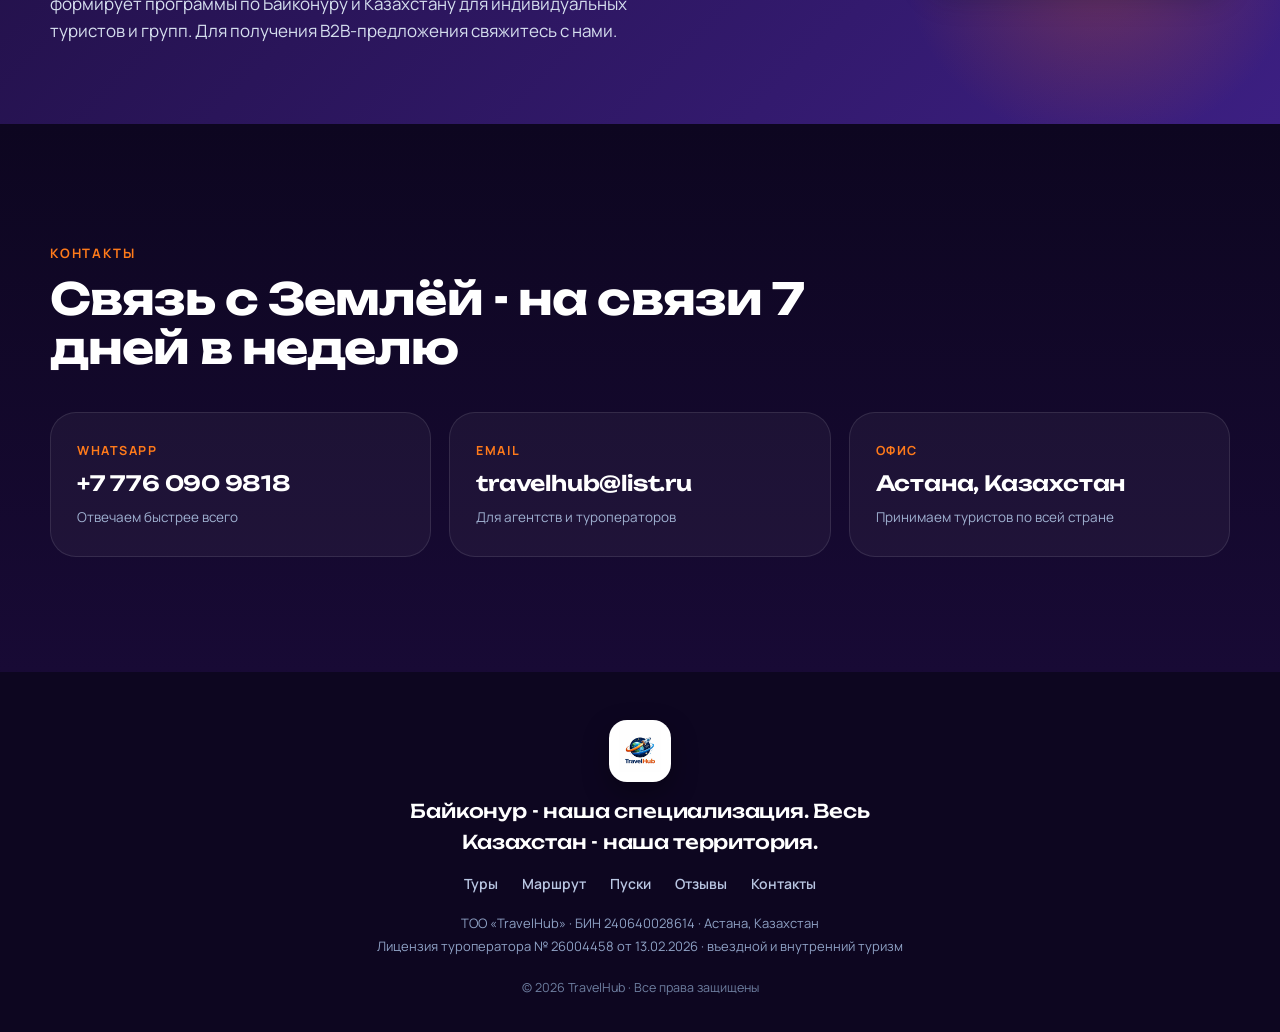
==== commit 037fb1cc: "Настройка под прод-домен travel-hub.kz (canonical/og/sitemap/robots) Co-Authored-By: Claude Opus 4.8" ====
--- a/index.html
+++ b/index.html
@@ -8,15 +8,15 @@
   <!-- SEO -->
   <title>TravelHub - туры на запуск ракеты с Байконура | Туроператор Казахстана</title>
   <meta name="description" content="Увидеть запуск ракеты с Байконура вживую: туры 1-3 дня от 120 000 ₸. Лицензированный принимающий туроператор Казахстана. Пропуска, гиды RU/EN/CN, наблюдение с официально определённой смотровой площадки. Туры по всему Казахстану: Мангистау, горы Алматы, Астана.">
-  <link rel="canonical" href="https://ali-hub-01.github.io/travelhub/">
+  <link rel="canonical" href="https://travel-hub.kz/">
 
   <!-- Open Graph -->
   <meta property="og:type" content="website">
   <meta property="og:site_name" content="TravelHub">
   <meta property="og:title" content="TravelHub - туры на запуск ракеты с Байконура">
   <meta property="og:description" content="Байконур - наша специализация. Весь Казахстан - наша территория. Туры на запуски ракет от лицензированного туроператора РК.">
-  <meta property="og:url" content="https://ali-hub-01.github.io/travelhub/">
-  <meta property="og:image" content="https://ali-hub-01.github.io/travelhub/assets/og-image.jpg">
+  <meta property="og:url" content="https://travel-hub.kz/">
+  <meta property="og:image" content="https://travel-hub.kz/assets/og-image.jpg">
   <meta property="og:image:width" content="1200">
   <meta property="og:image:height" content="630">
   <meta property="og:locale" content="ru_RU">
@@ -27,7 +27,7 @@
   <meta name="twitter:card" content="summary_large_image">
   <meta name="twitter:title" content="TravelHub - туры на запуск ракеты с Байконура">
   <meta name="twitter:description" content="Увидеть старт ракеты вживую. Лицензированный туроператор Казахстана. Байконур, Мангистау, горы Алматы, Астана.">
-  <meta name="twitter:image" content="https://ali-hub-01.github.io/travelhub/assets/og-image.jpg">
+  <meta name="twitter:image" content="https://travel-hub.kz/assets/og-image.jpg">
 
   <!-- Иконки -->
   <link rel="icon" href="assets/favicon.png" type="image/png">
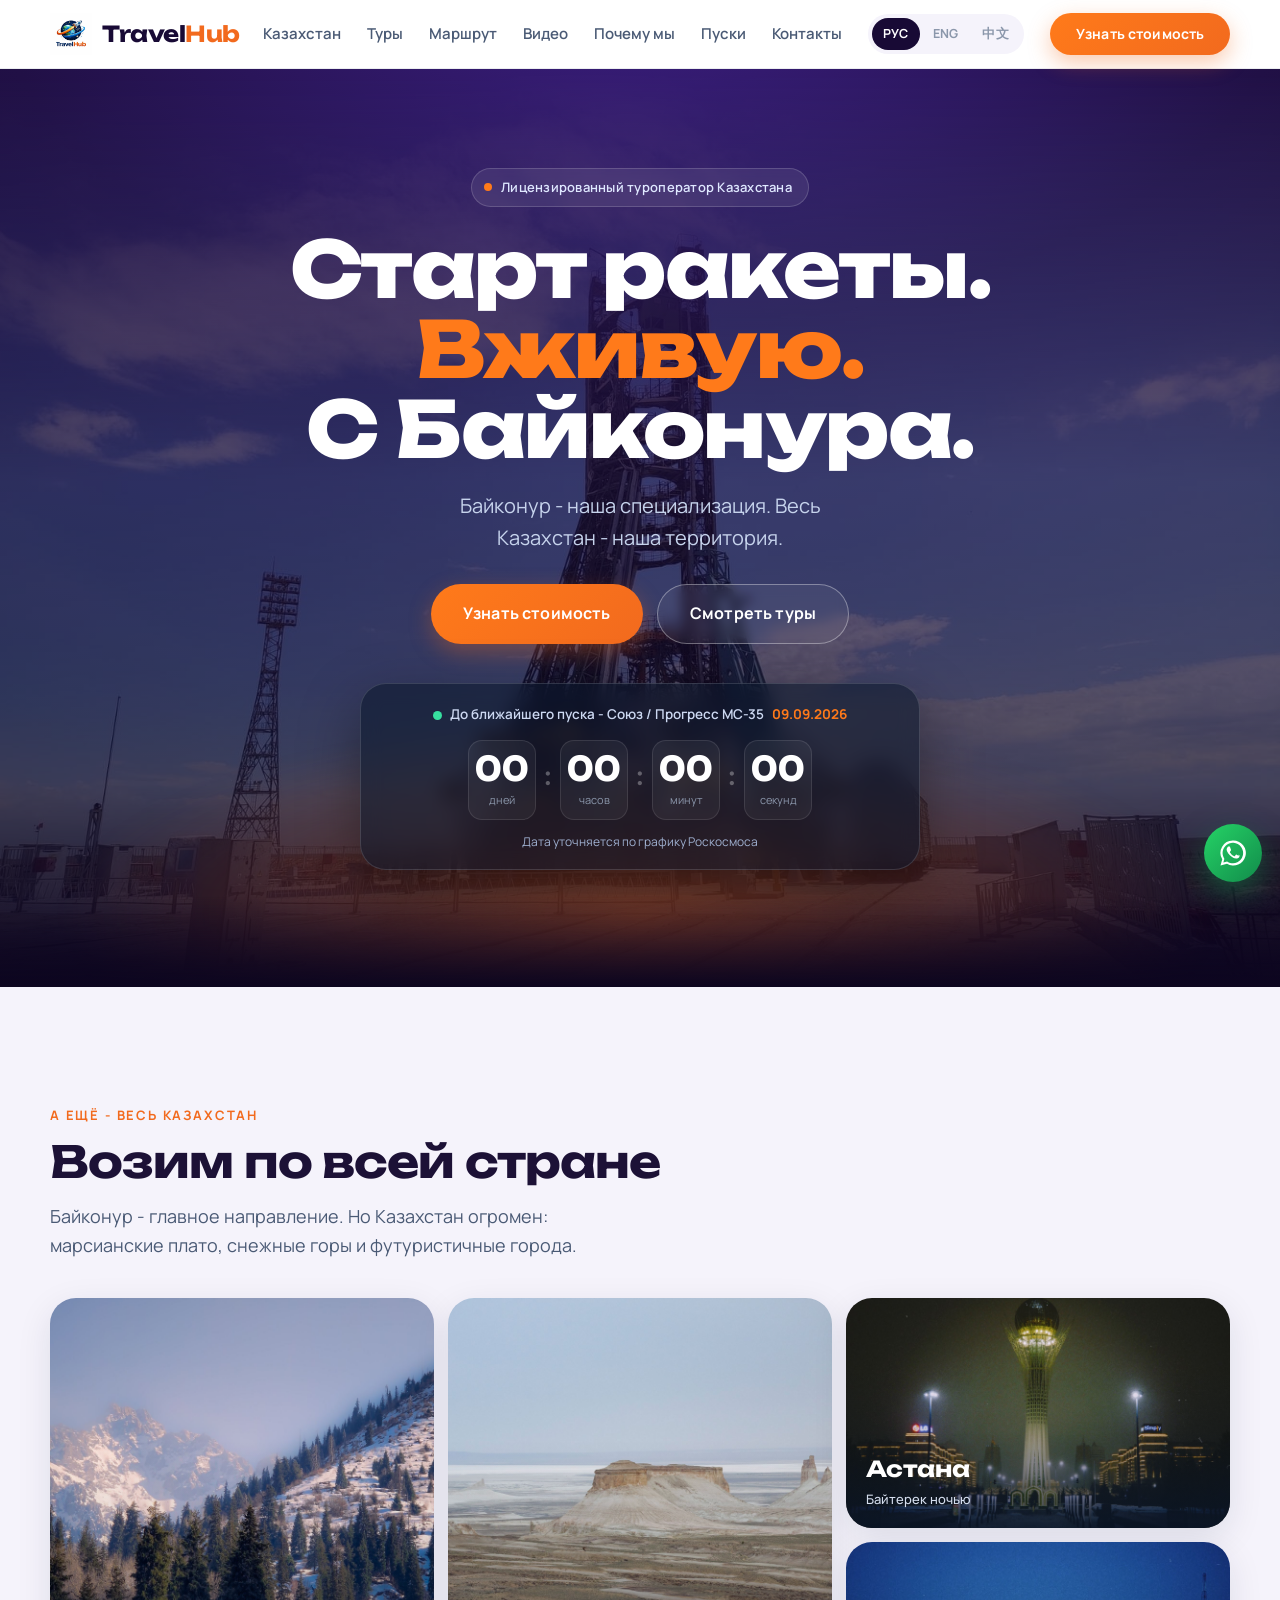
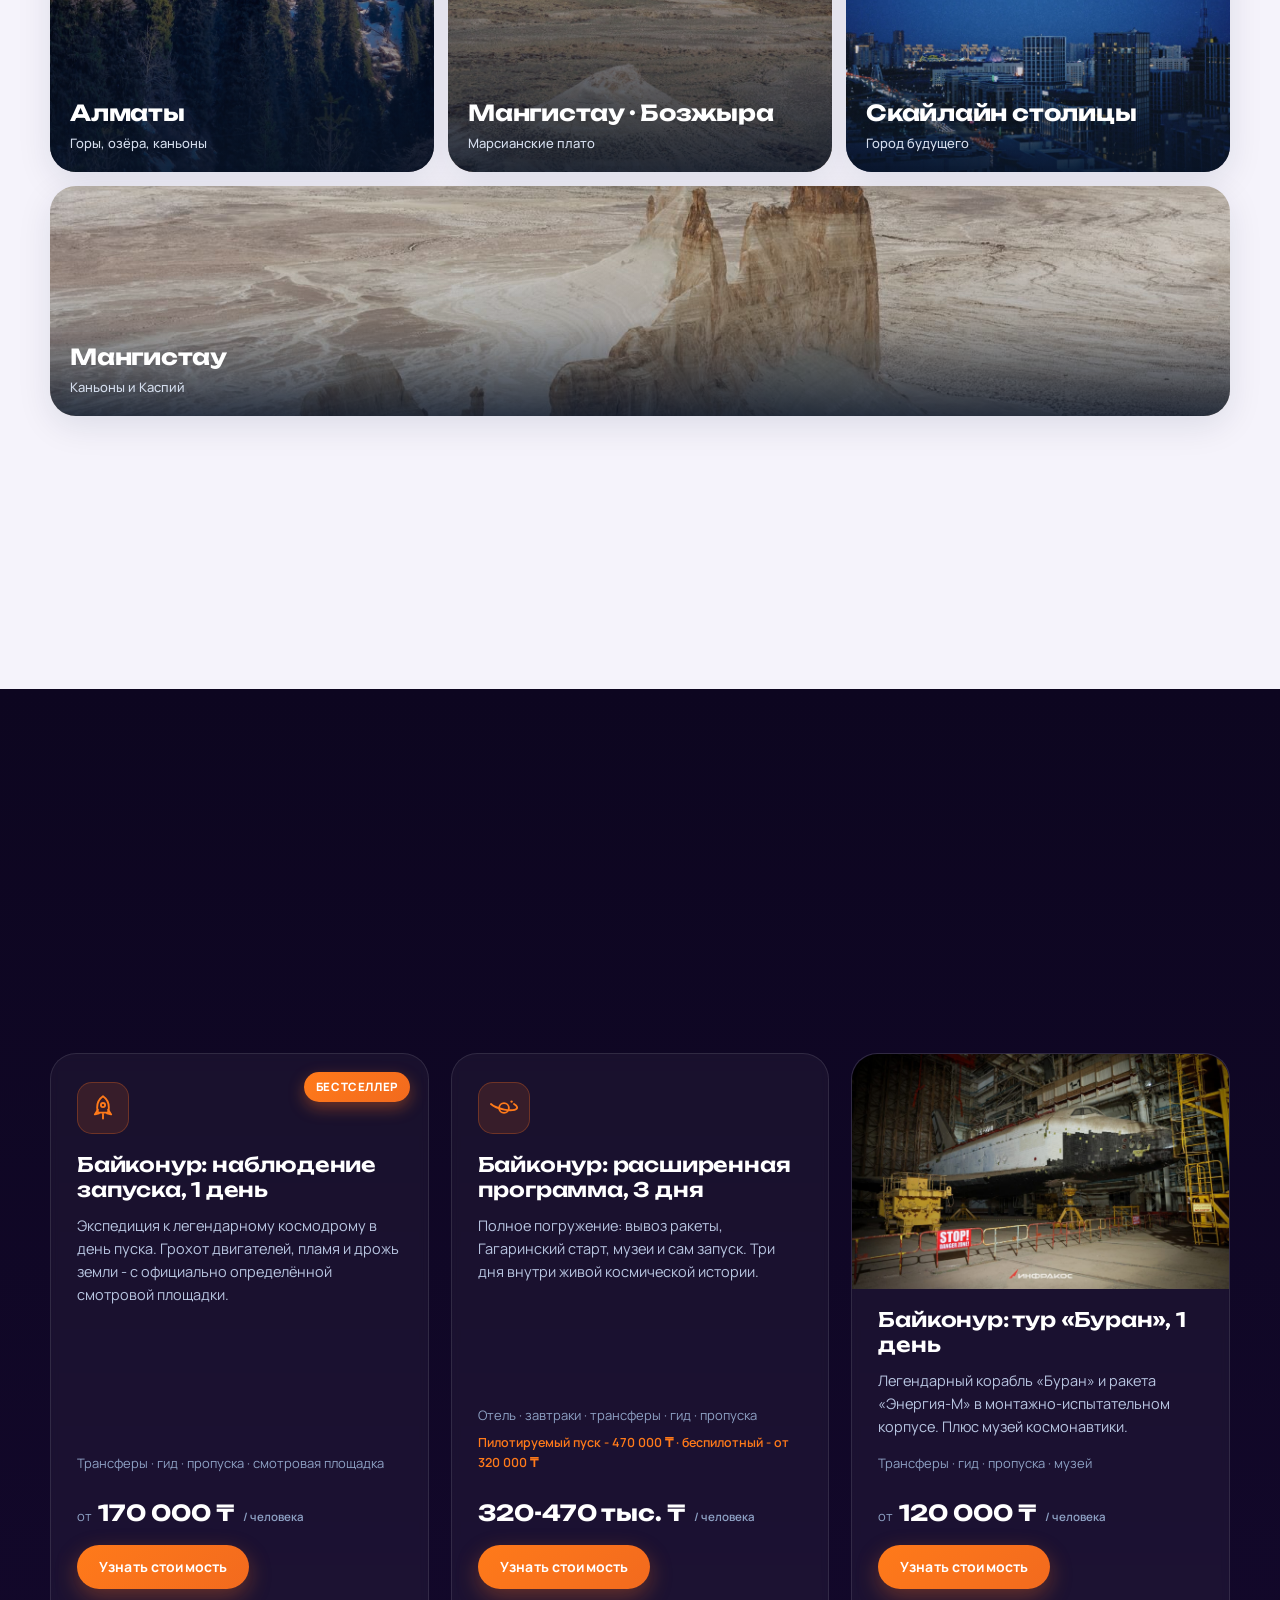
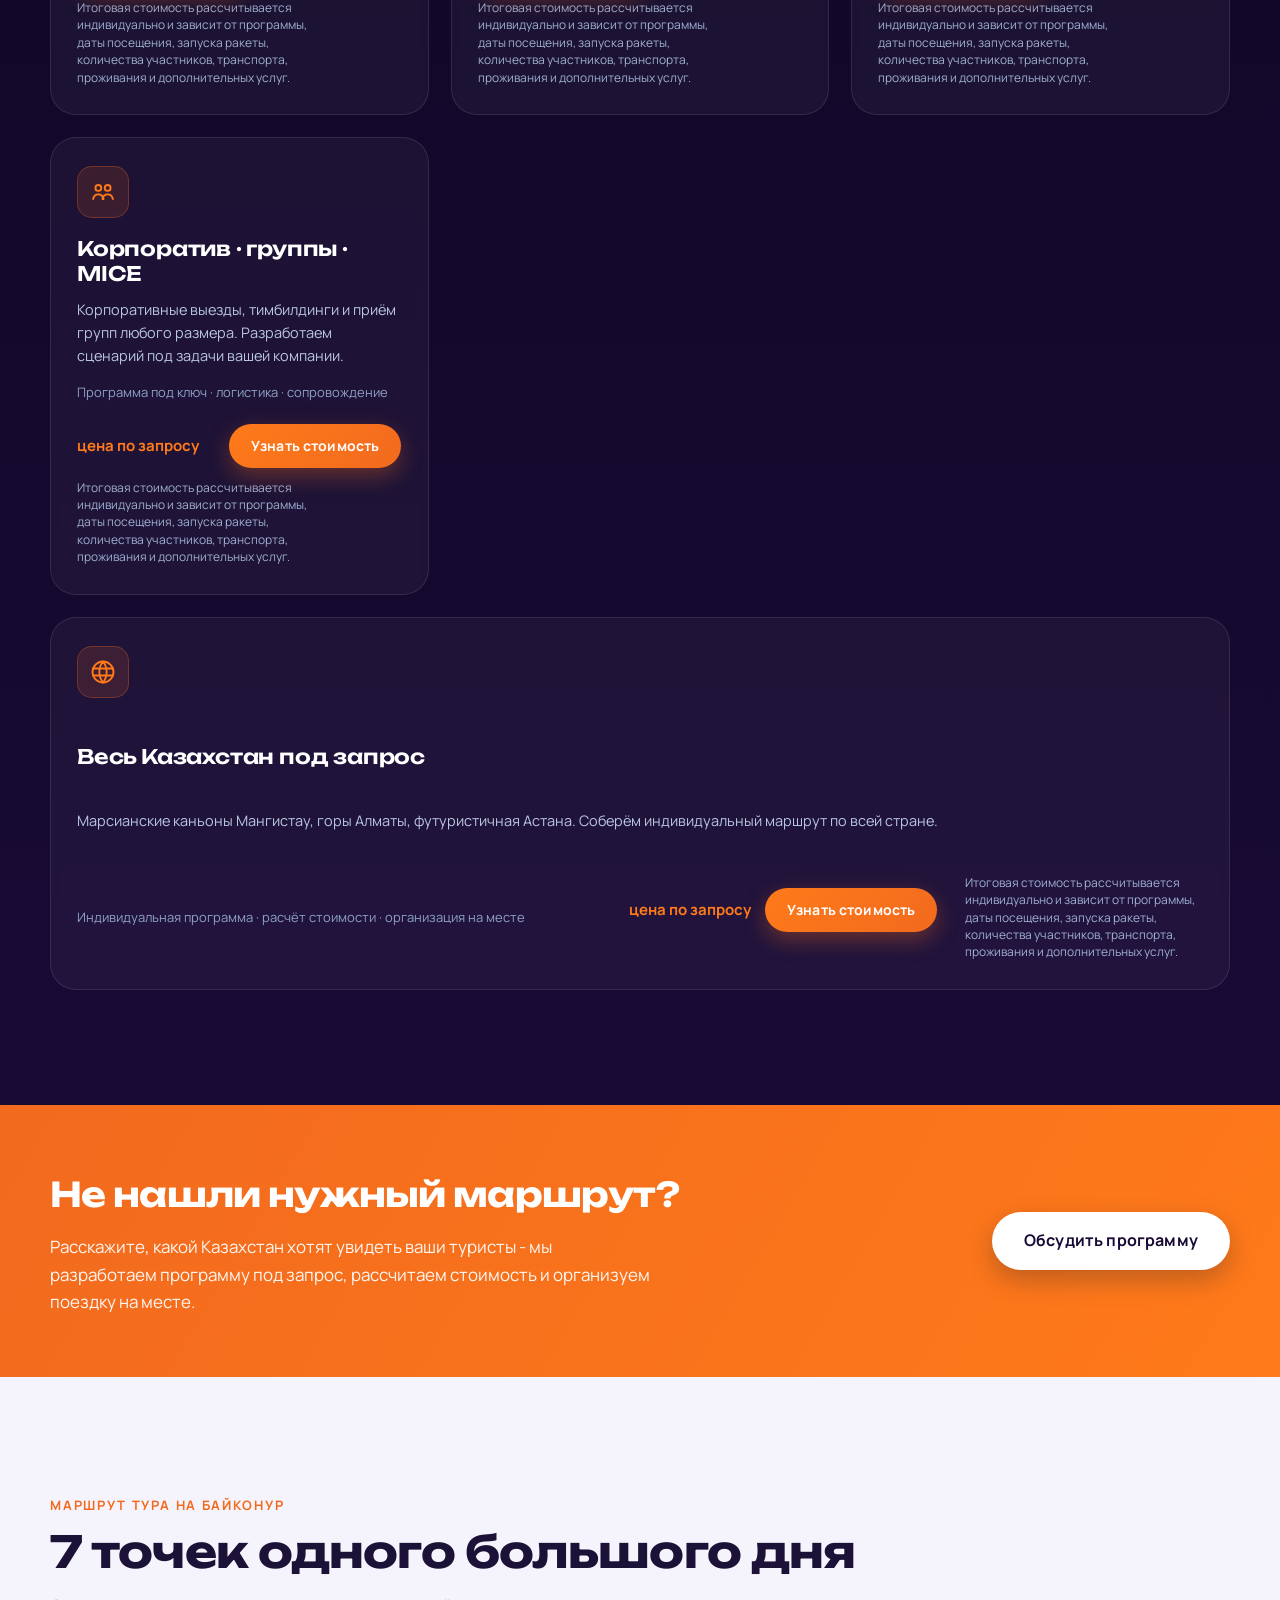
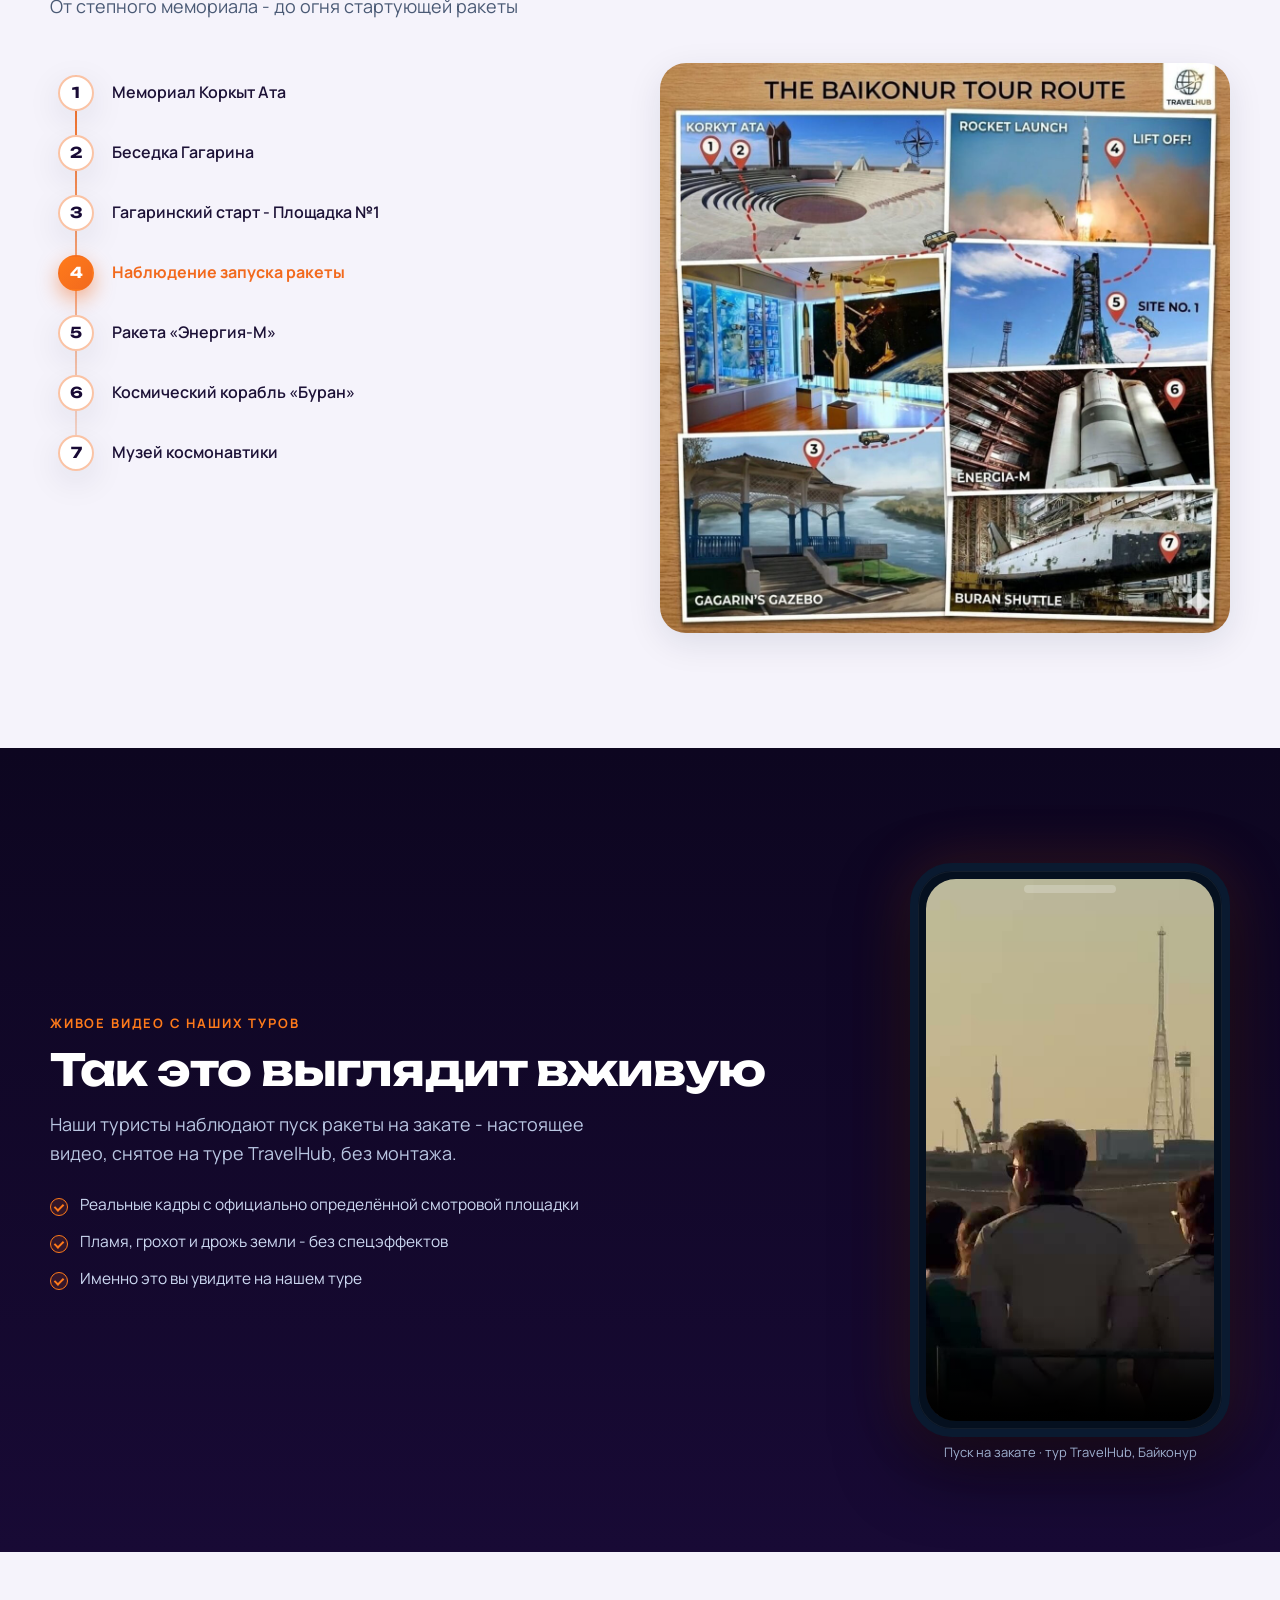
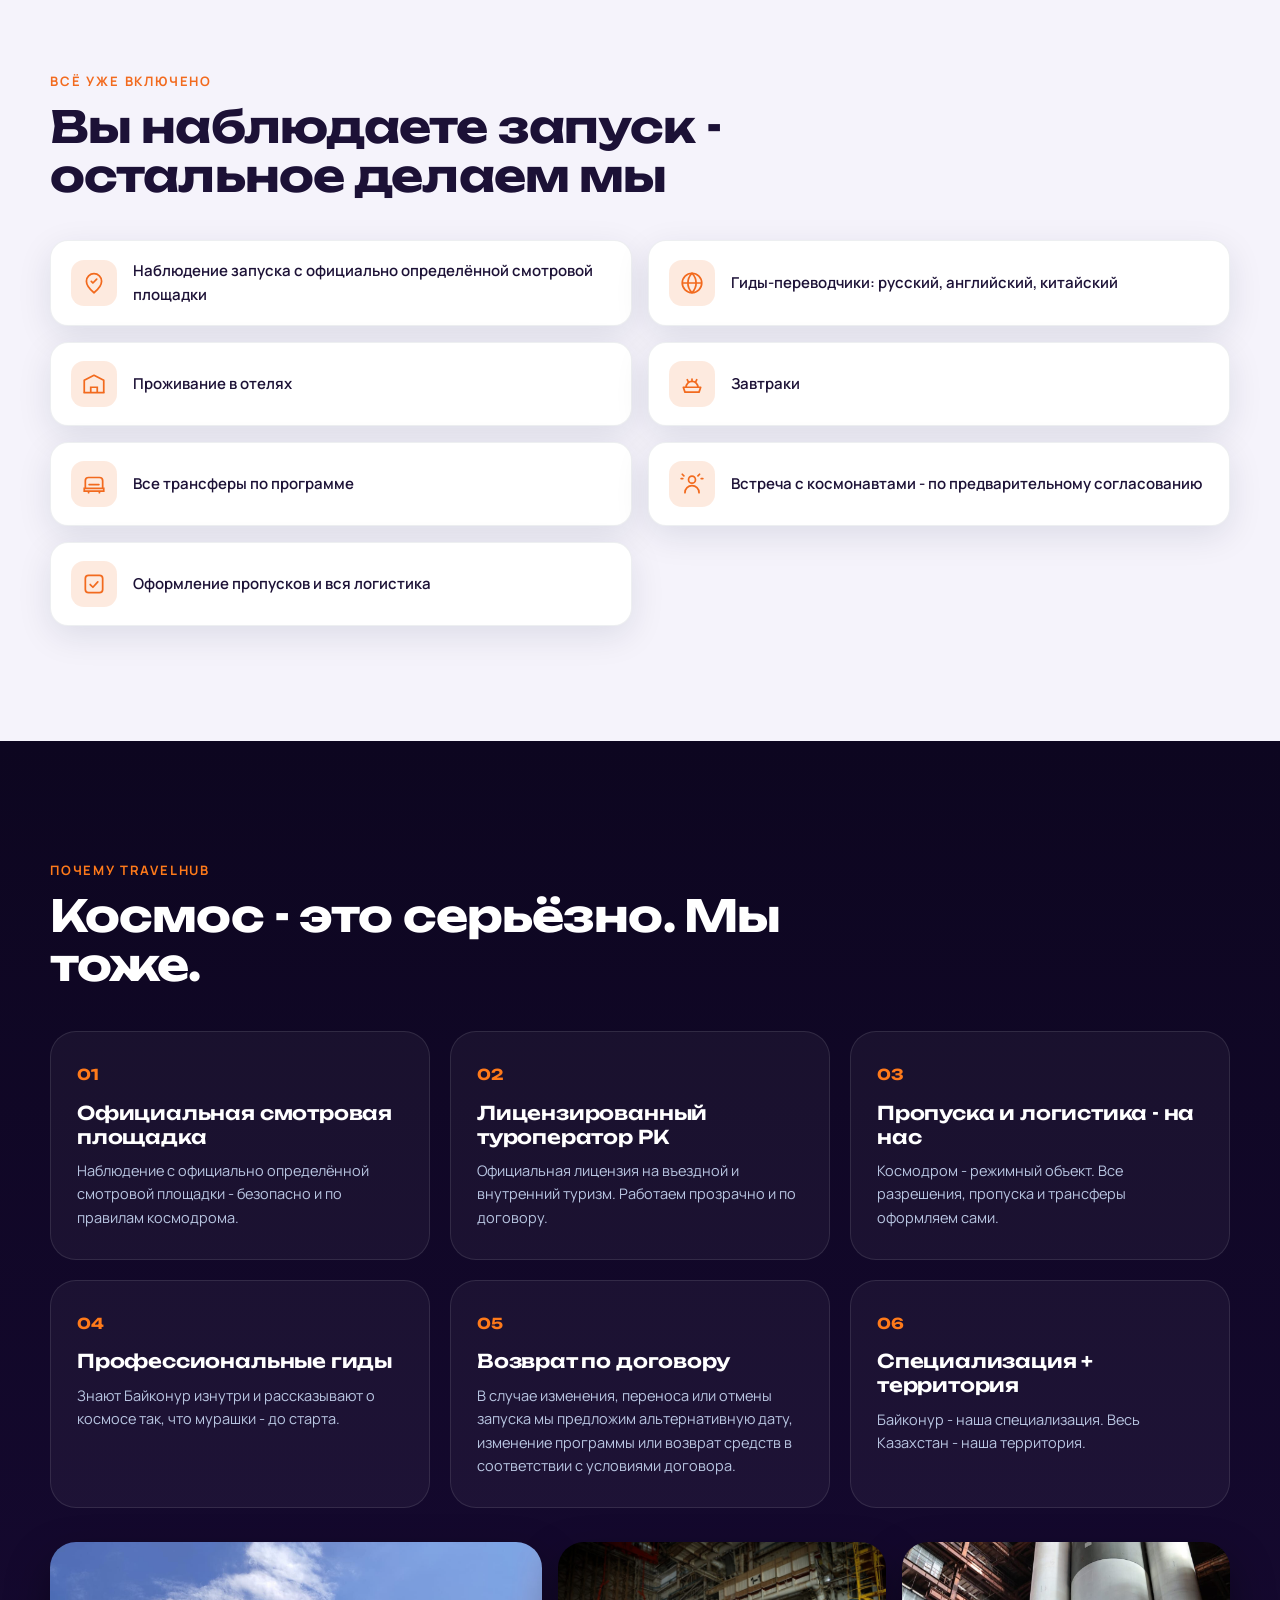
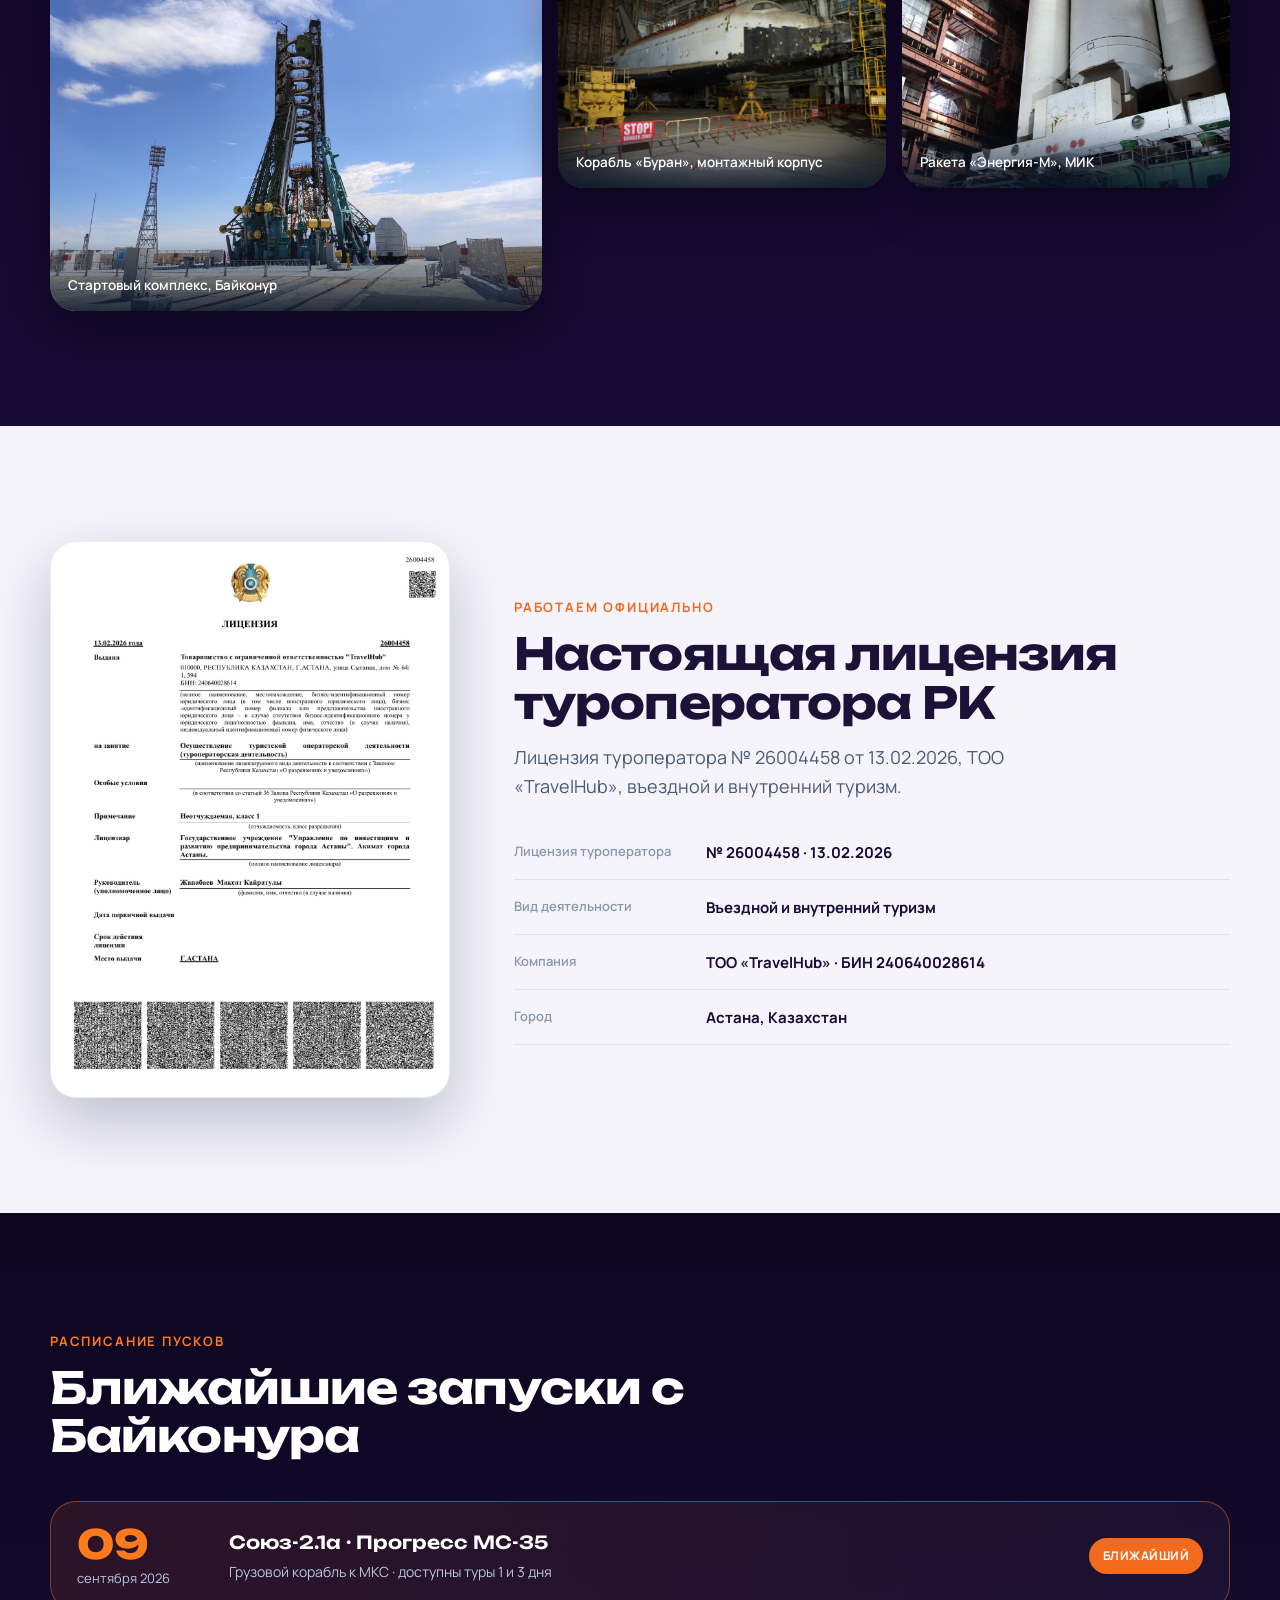
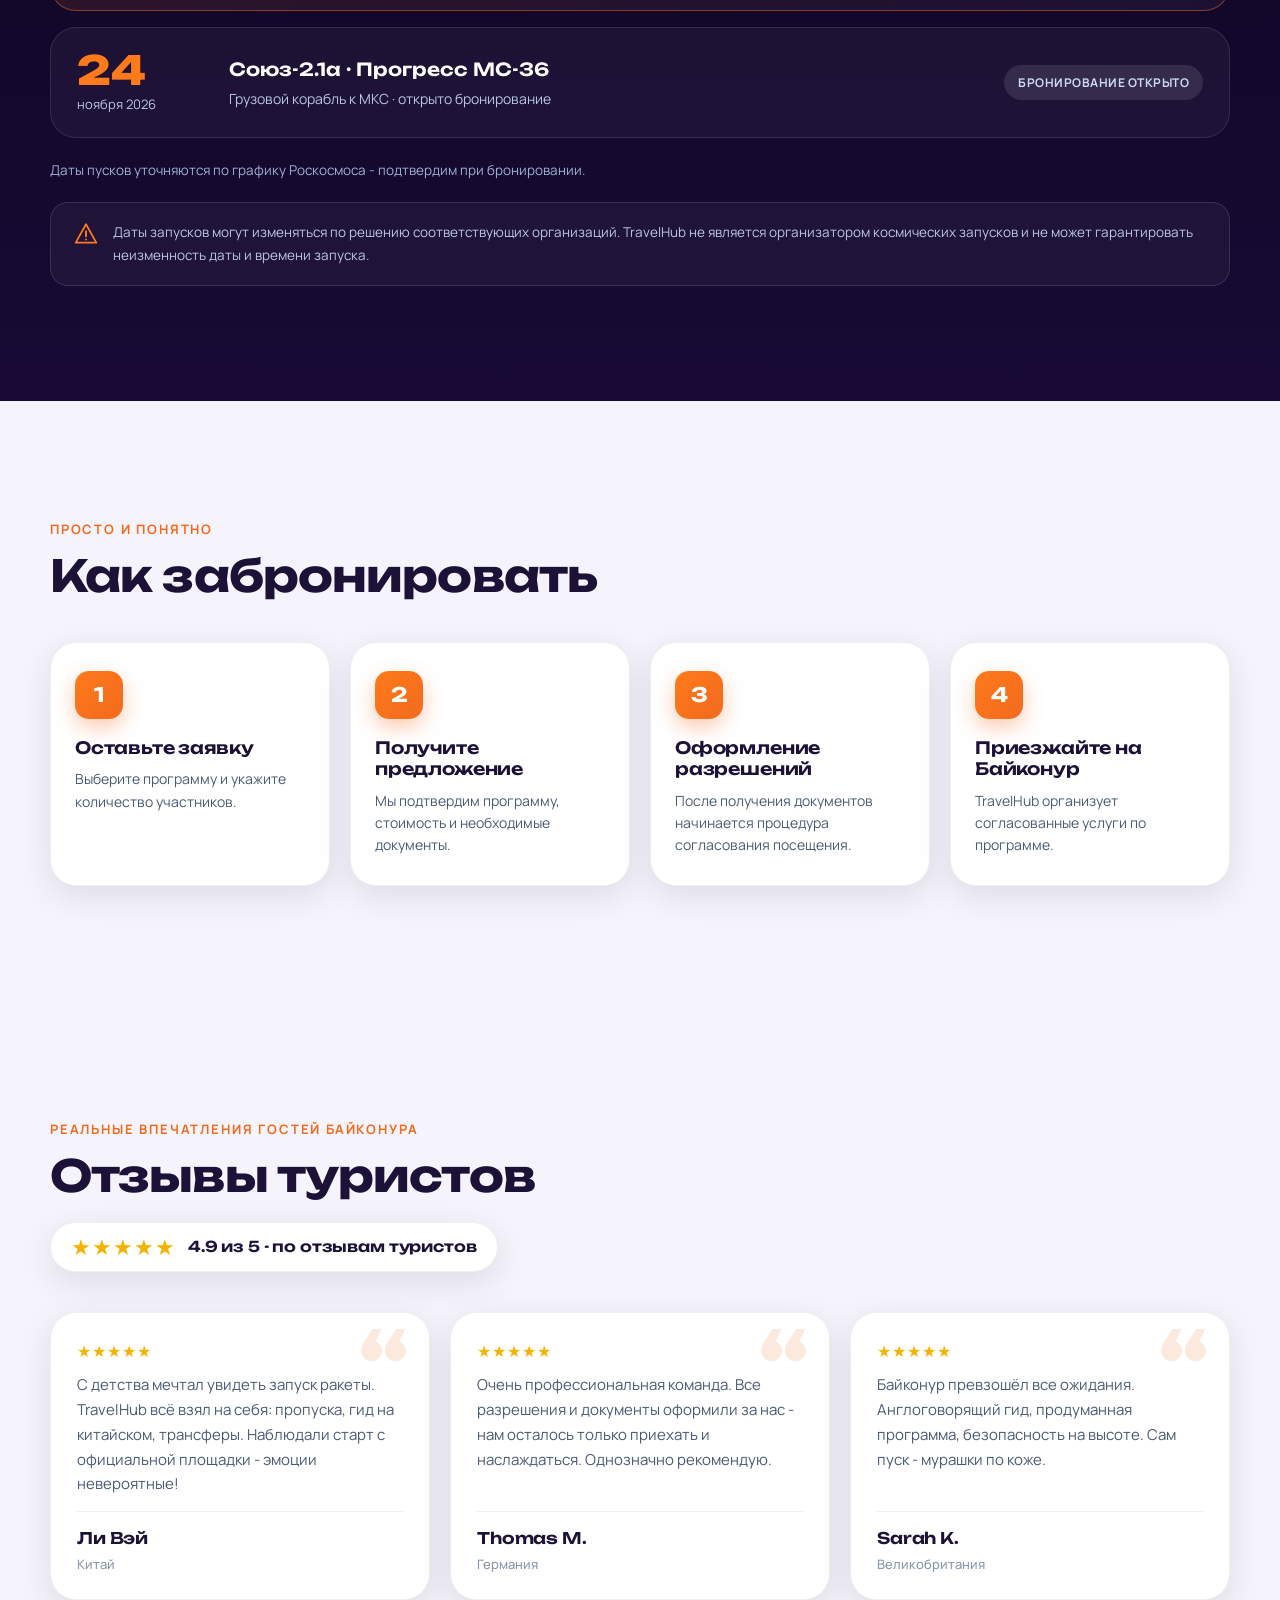
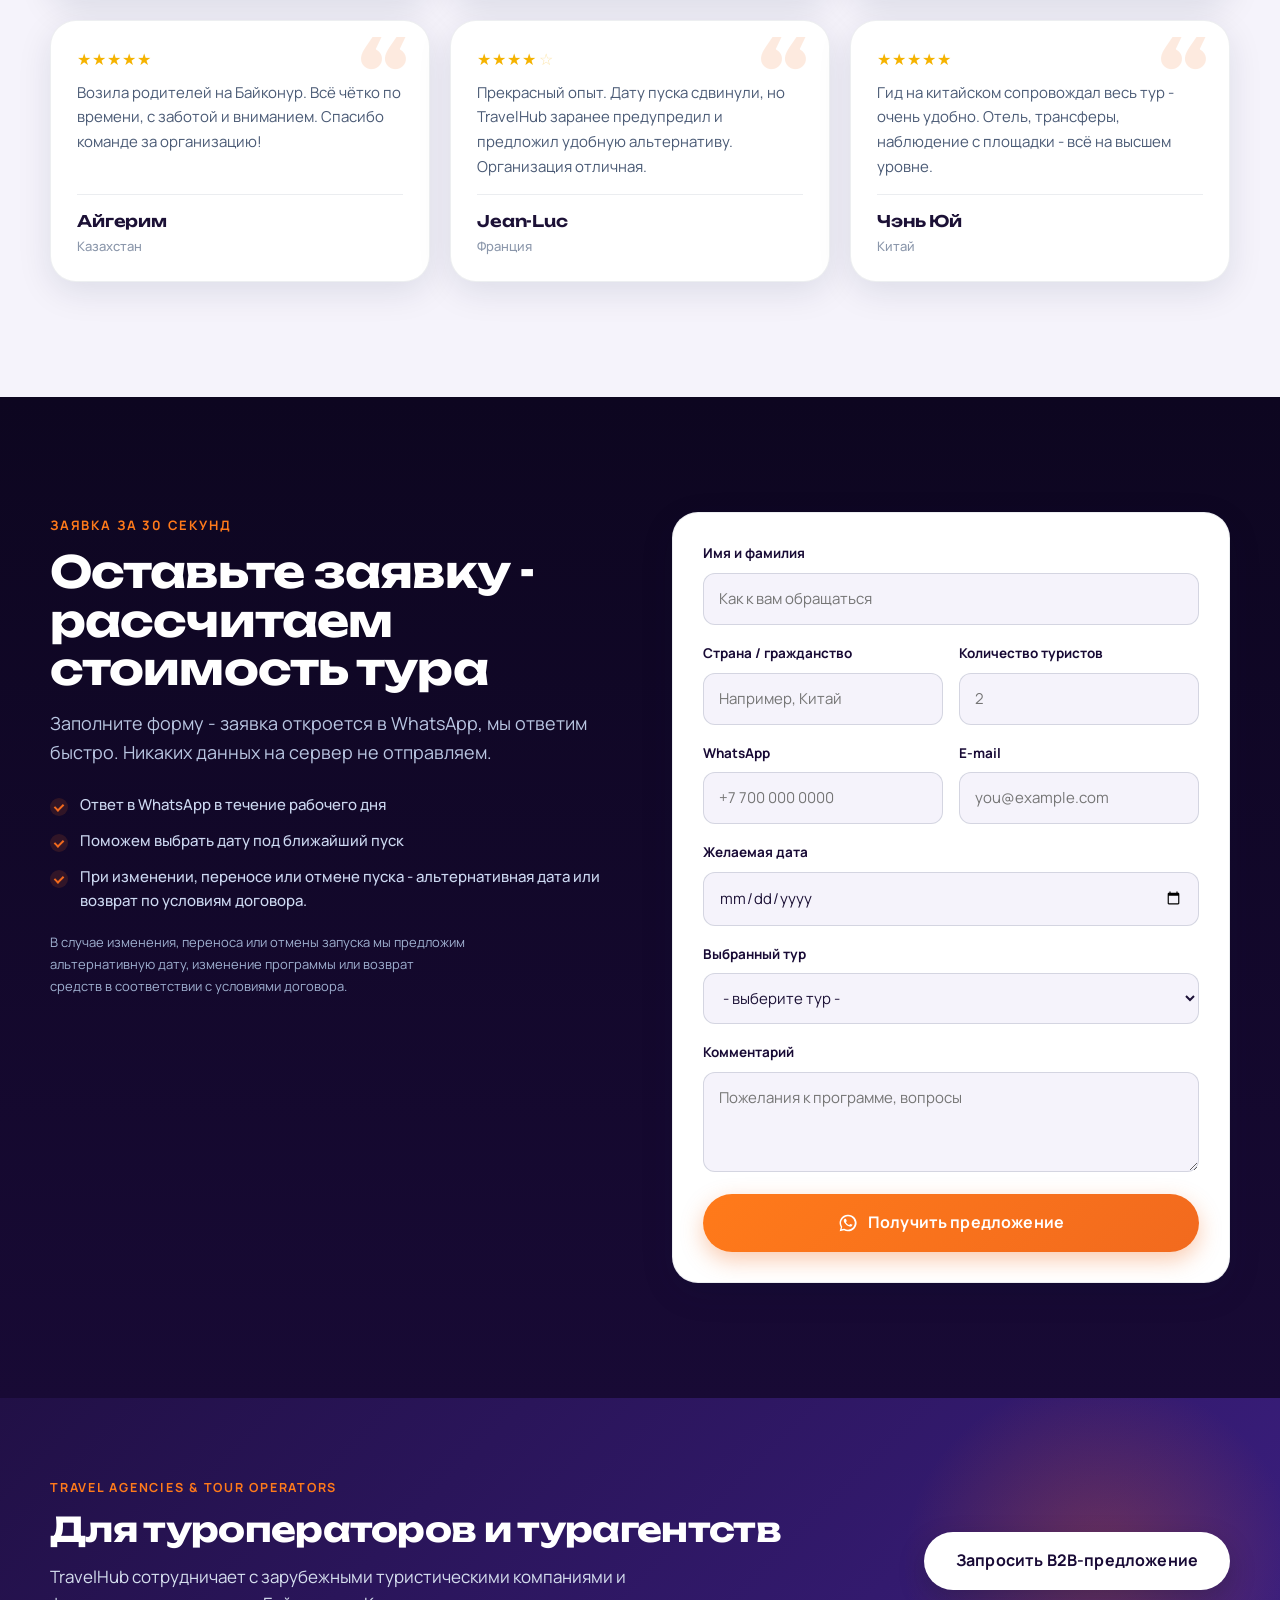
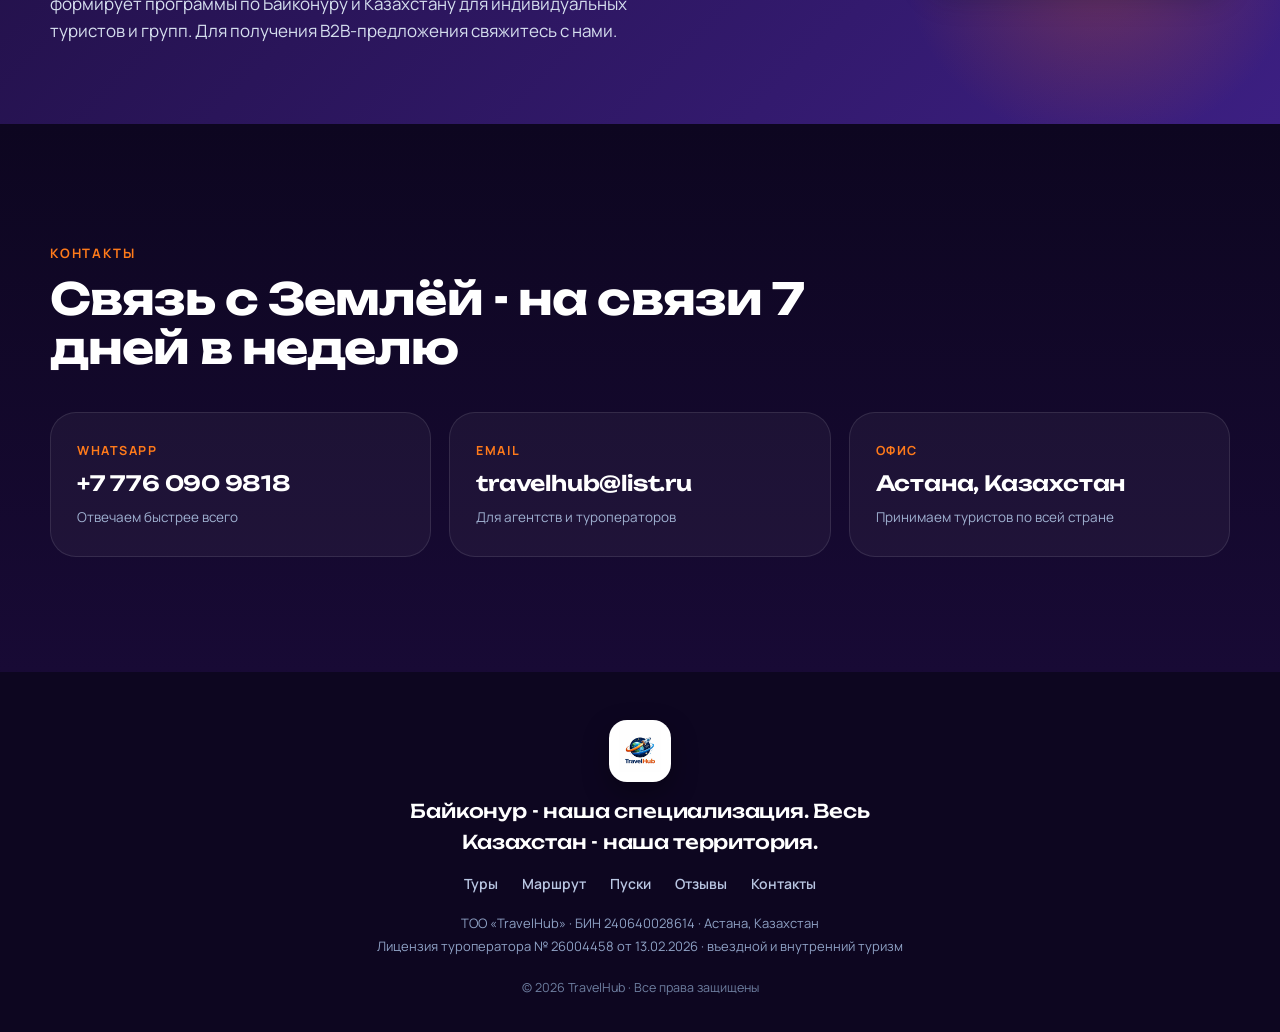
==== commit 4a2e7459: "Add Google Ads conversions (AW-18394224555) - gtag base tag + config - «Отправка формы» conversion o" ====
--- a/index.html
+++ b/index.html
@@ -4,6 +4,41 @@
   <meta charset="UTF-8">
   <meta name="viewport" content="width=device-width, initial-scale=1.0">
   <meta name="theme-color" content="#180a35">
+
+  <!-- Google tag (gtag.js) -->
+  <script async src="https://www.googletagmanager.com/gtag/js?id=AW-18394224555"></script>
+  <script>
+    window.dataLayer = window.dataLayer || [];
+    function gtag(){dataLayer.push(arguments);}
+    gtag('js', new Date());
+    gtag('config', 'AW-18394224555');
+
+    // Конверсия "Интерактивные номера телефонов" — для tel:-ссылок (на сайте их пока нет; готова на будущее)
+    function gtag_report_conversion(url) {
+      var callback = function () {
+        if (typeof(url) != 'undefined') { window.location = url; }
+      };
+      gtag('event', 'conversion', {
+        'send_to': 'AW-18394224555/LVOLCO2OguMcEKuvhsNE',
+        'value': 1.0, 'currency': 'USD', 'event_callback': callback
+      });
+      return false;
+    }
+    // Конверсия "Отправка формы для потенциальных клиентов" — успешный сабмит формы бронирования
+    function gtag_report_lead() {
+      gtag('event', 'conversion', {
+        'send_to': 'AW-18394224555/IjYgCKf7juMcEKuvhsNE',
+        'value': 1.0, 'currency': 'USD'
+      });
+    }
+    // Конверсия "Контакт" — клик по WhatsApp
+    function gtag_report_contact() {
+      gtag('event', 'conversion', {
+        'send_to': 'AW-18394224555/i-l1CK2-keMcEKuvhsNE',
+        'value': 1.0, 'currency': 'USD'
+      });
+    }
+  </script>
 
   <!-- SEO -->
   <title>TravelHub - туры на запуск ракеты с Байконура | Туроператор Казахстана</title>
@@ -735,6 +770,6 @@
     </figure>
   </div>
 
-  <script src="script.js?v=7"></script>
+  <script src="script.js?v=8"></script>
 </body>
 </html>
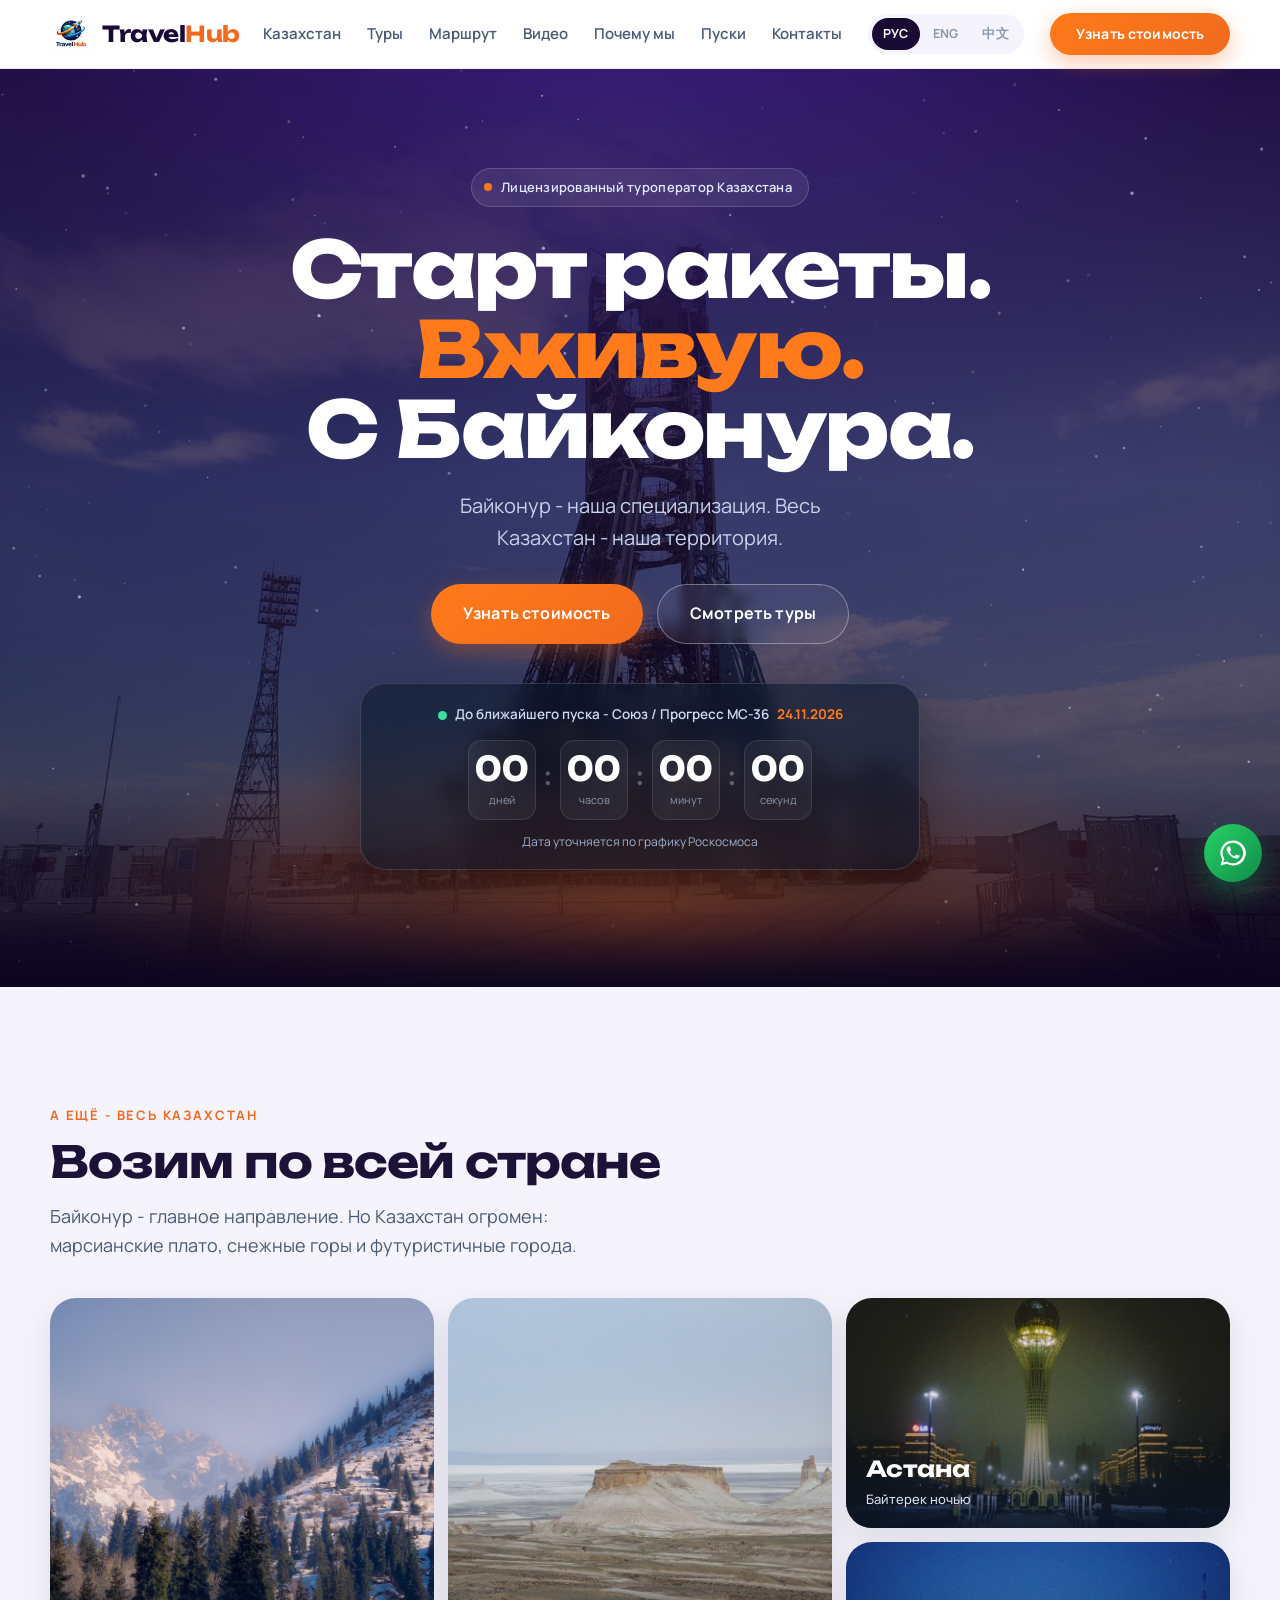
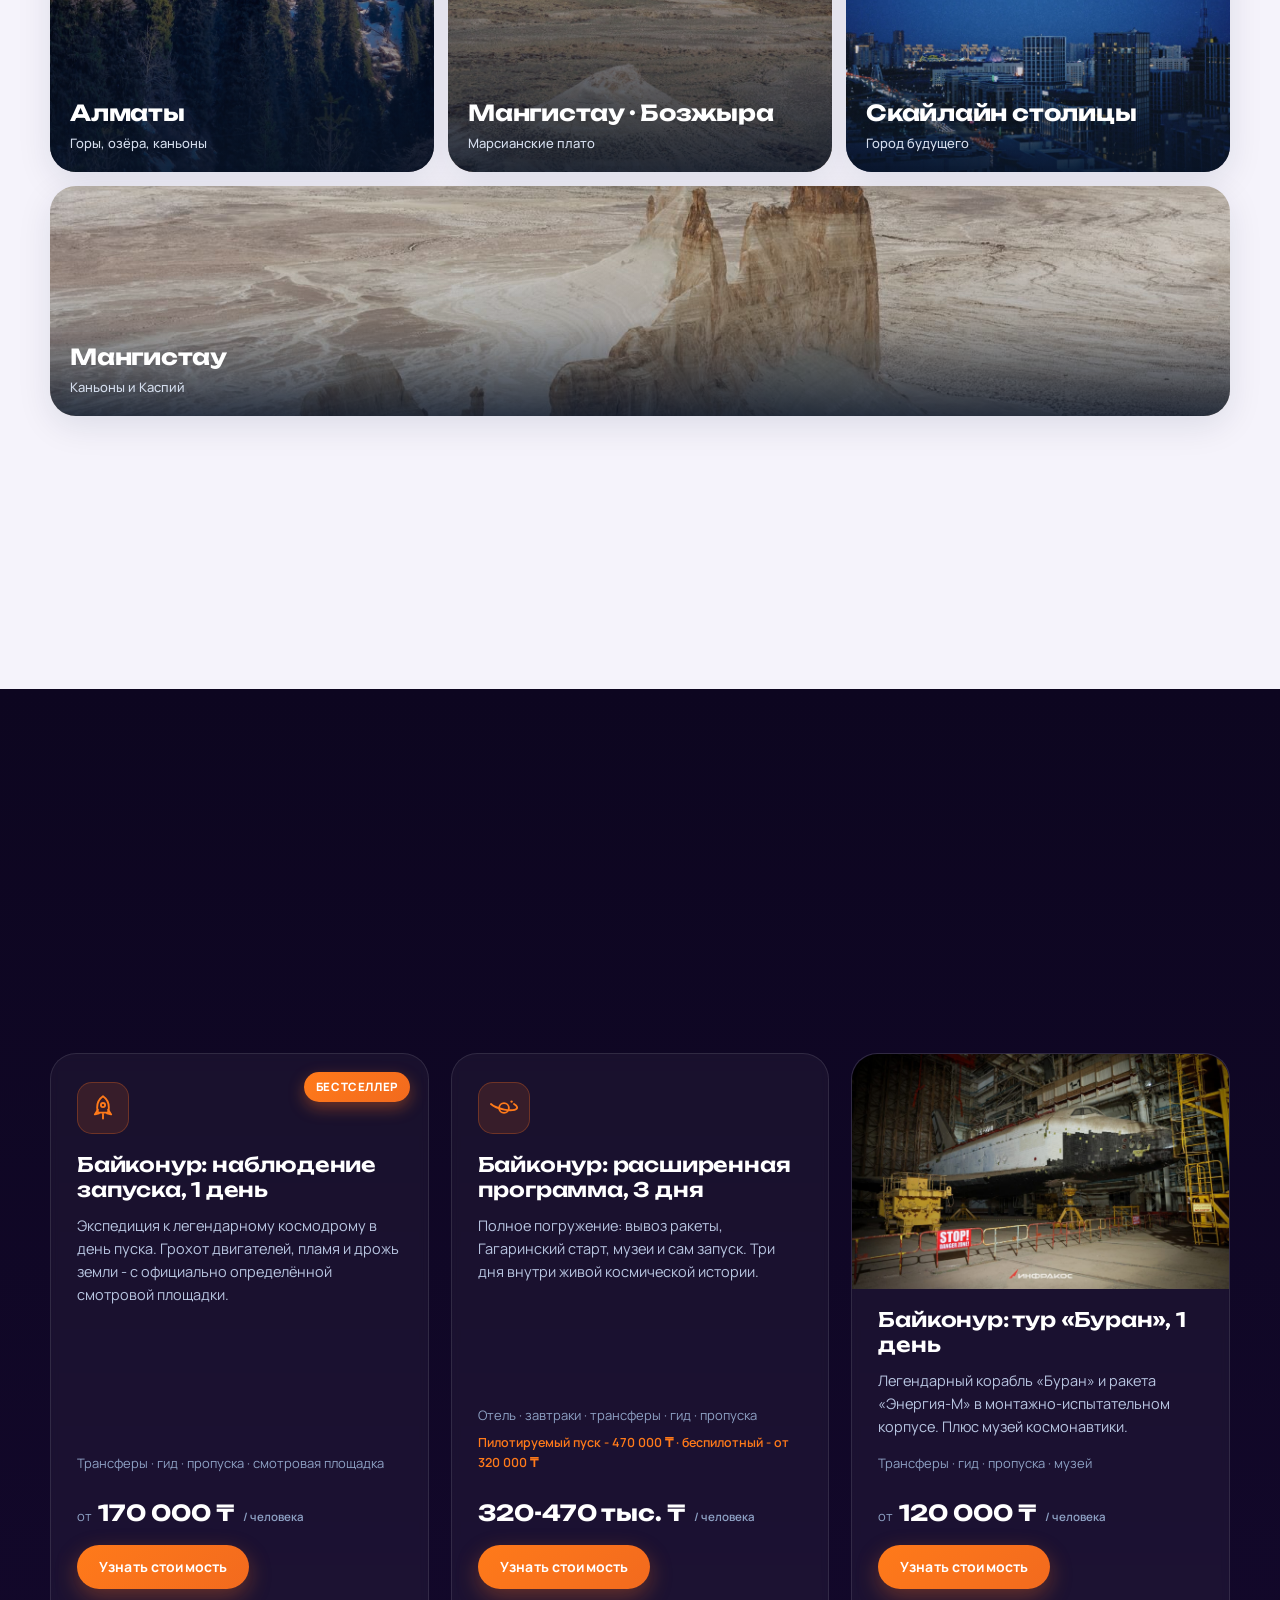
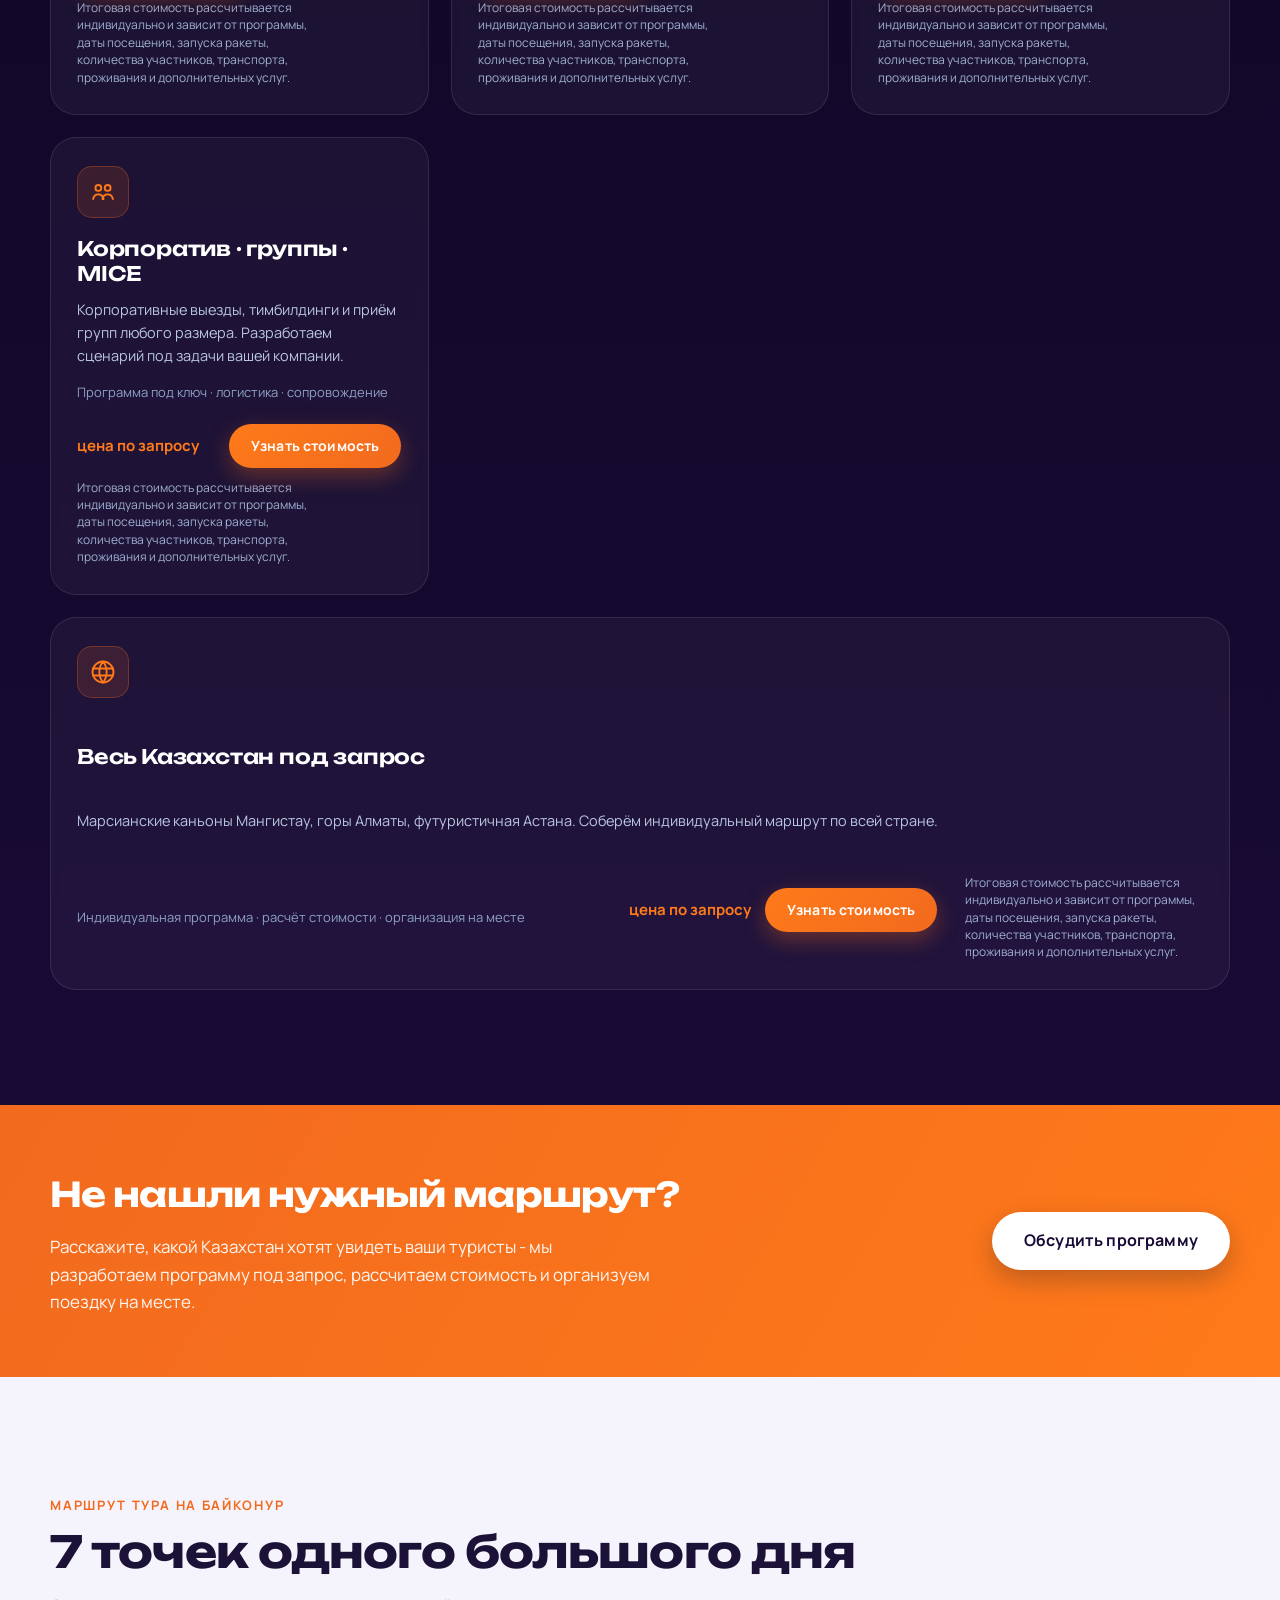
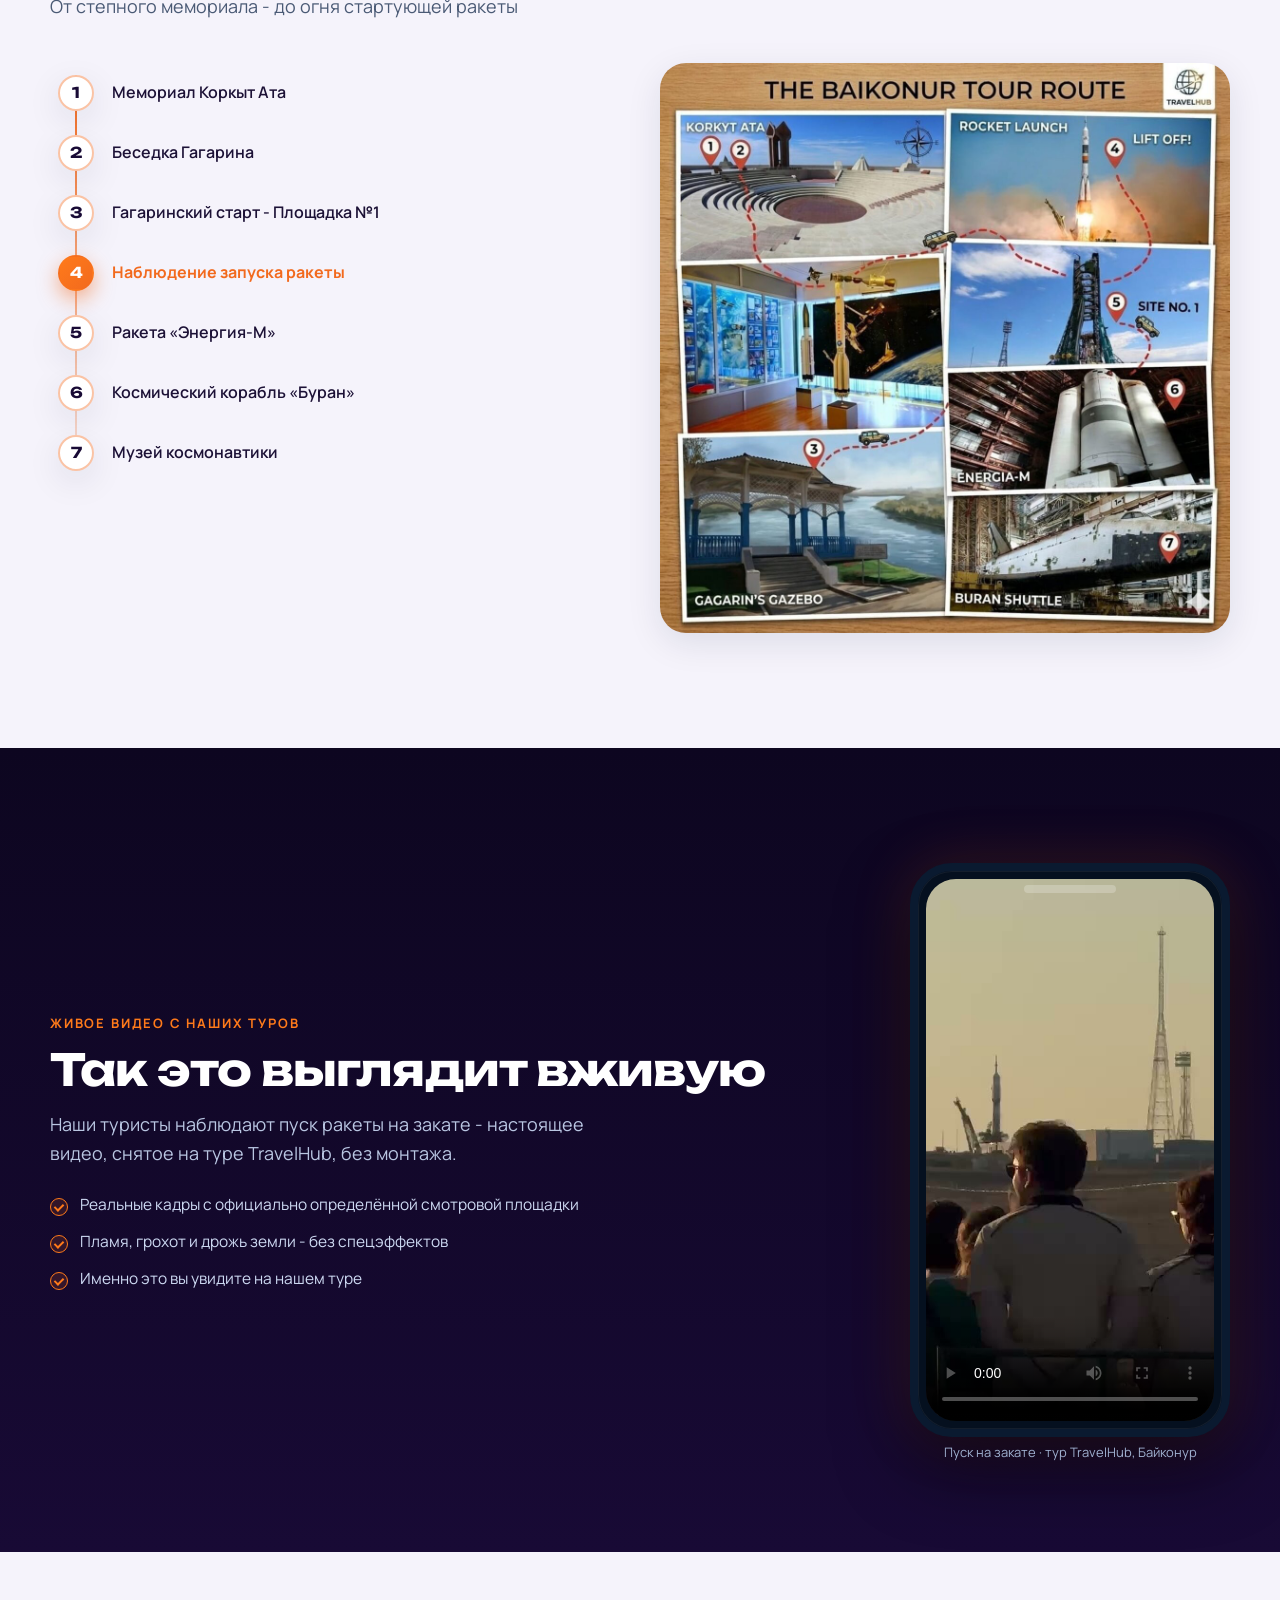
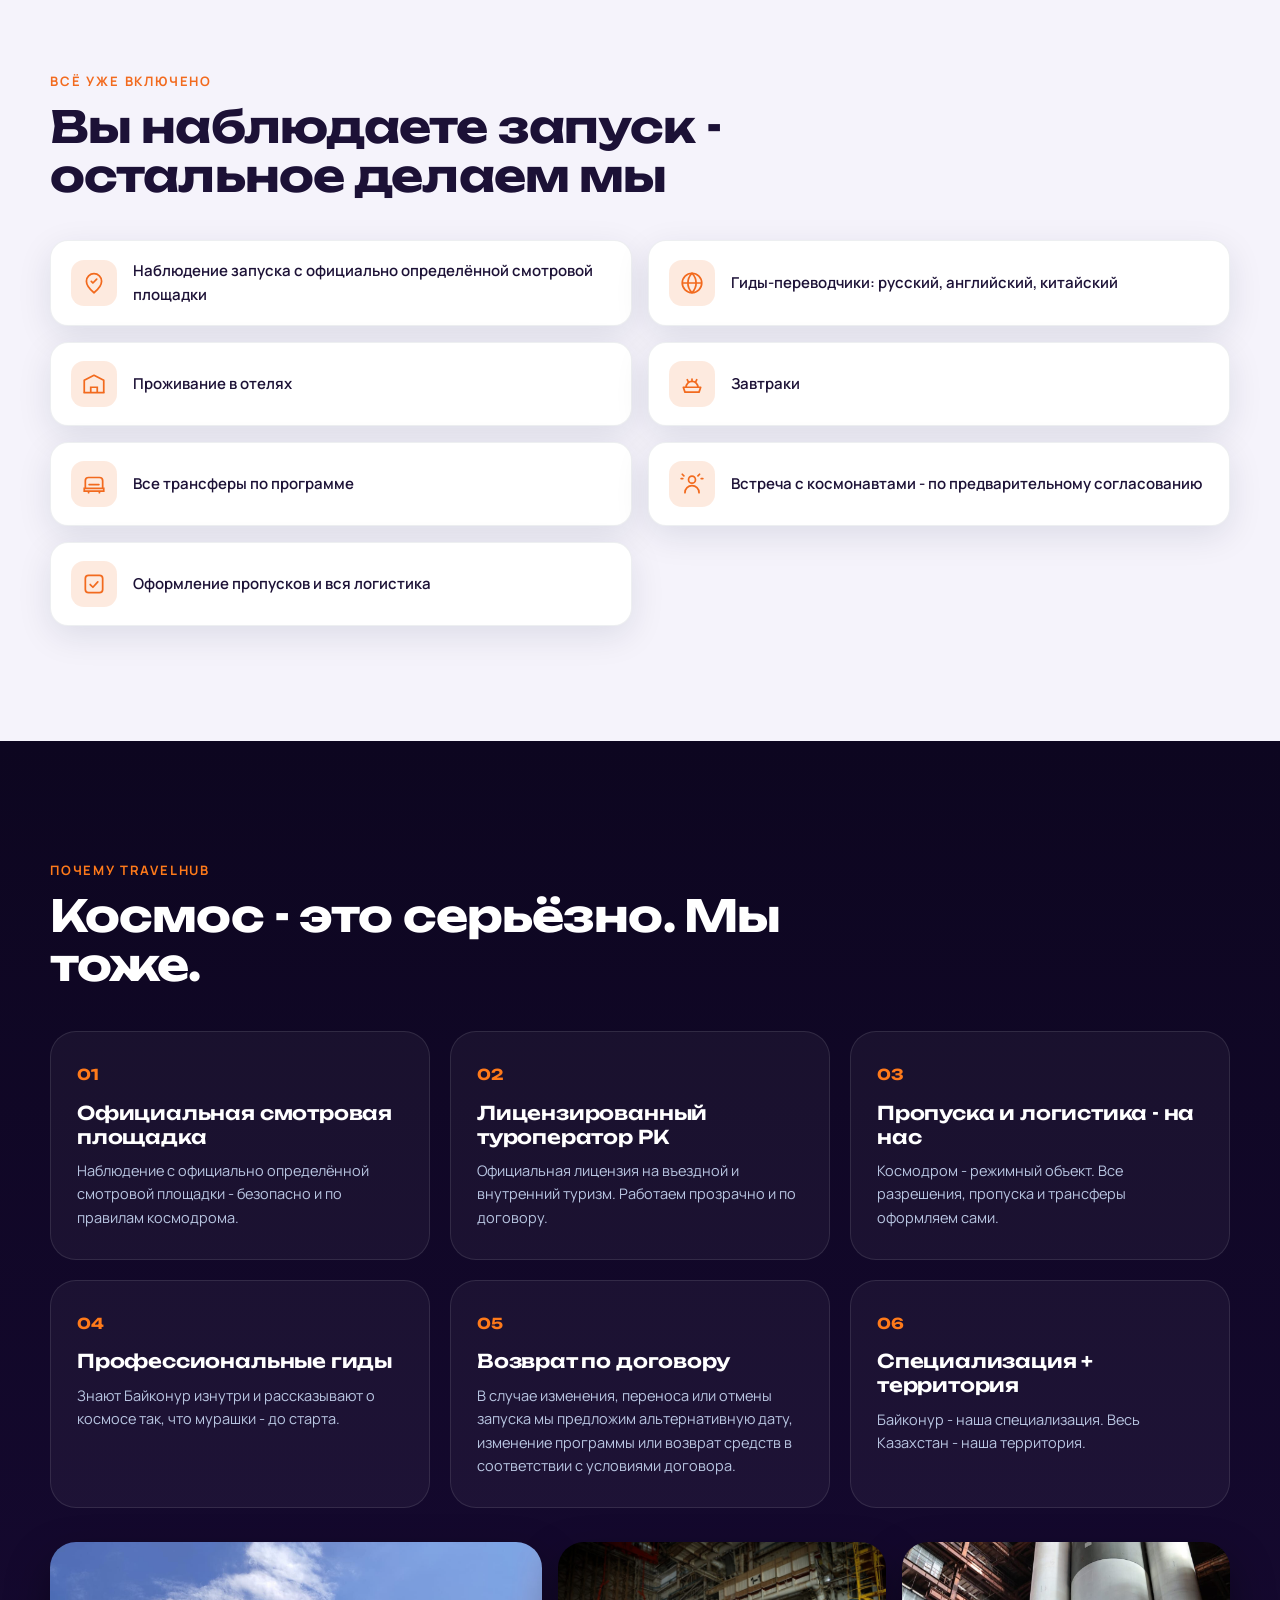
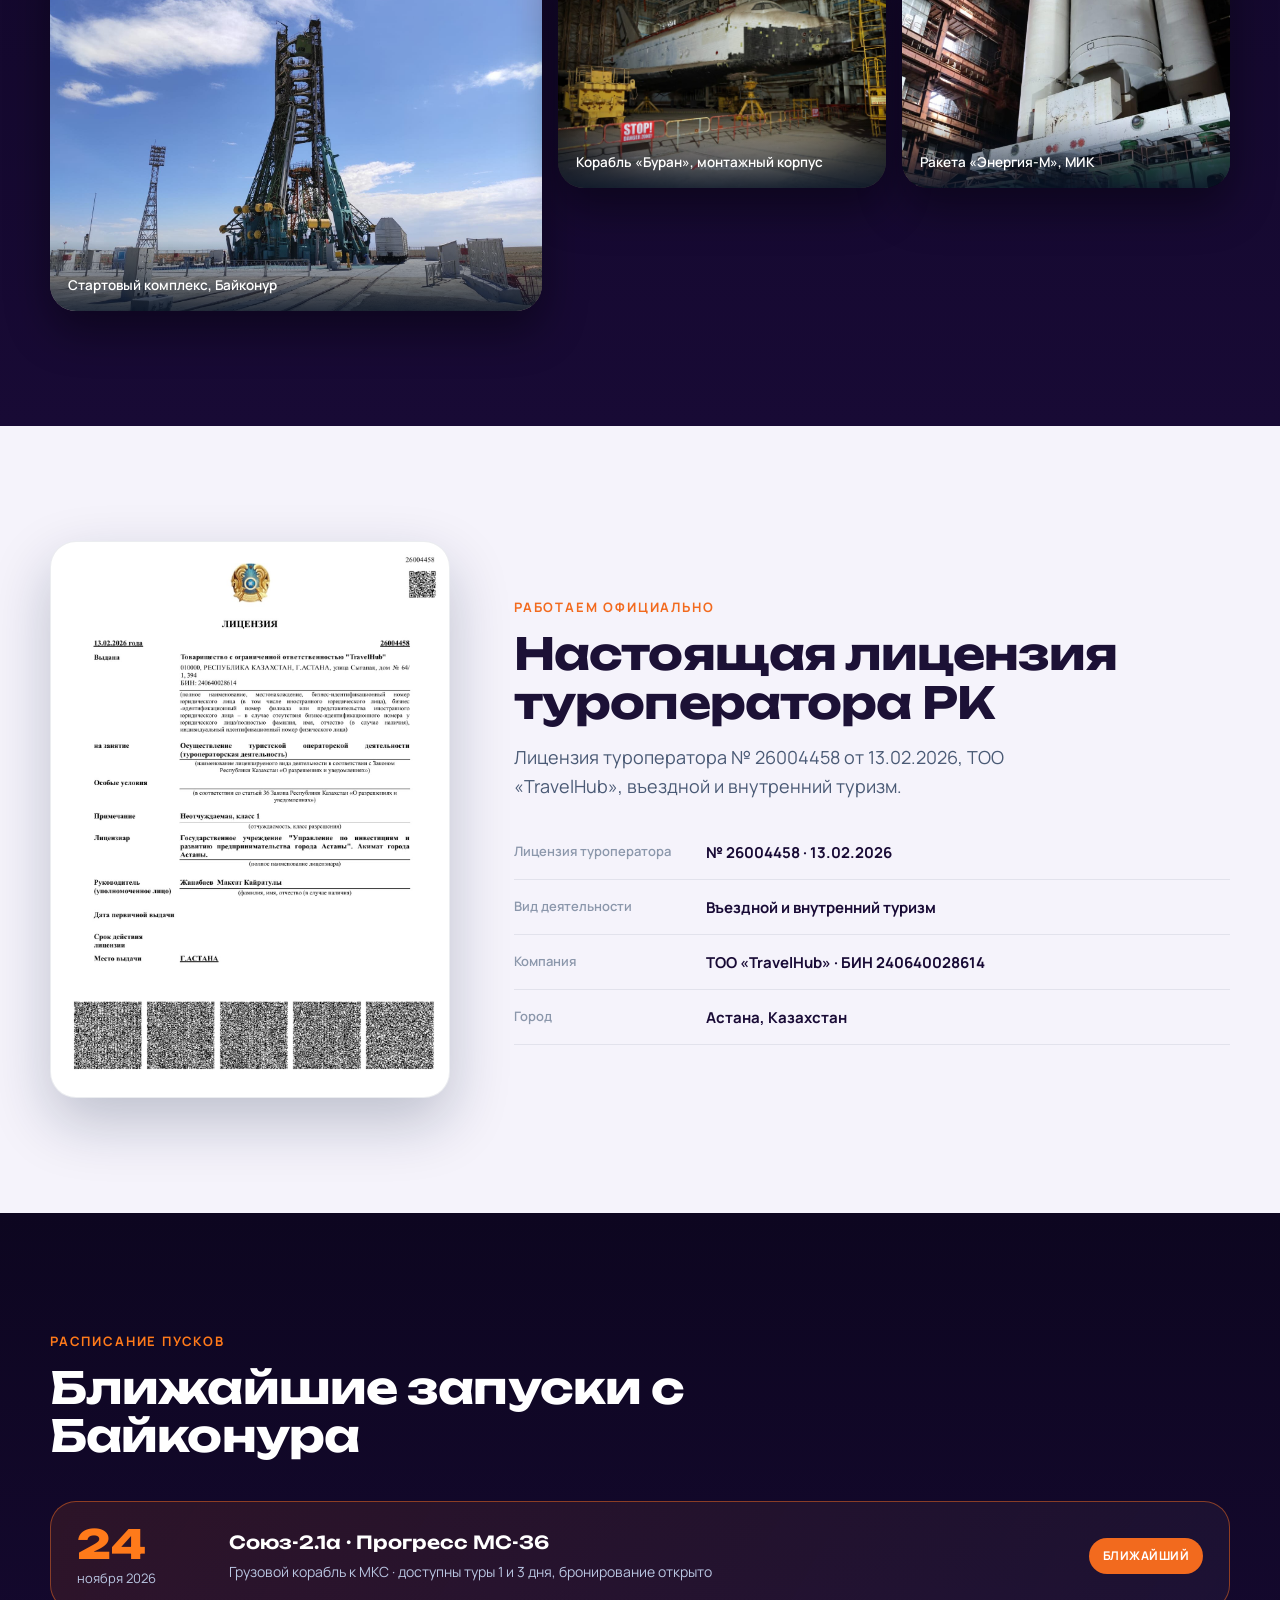
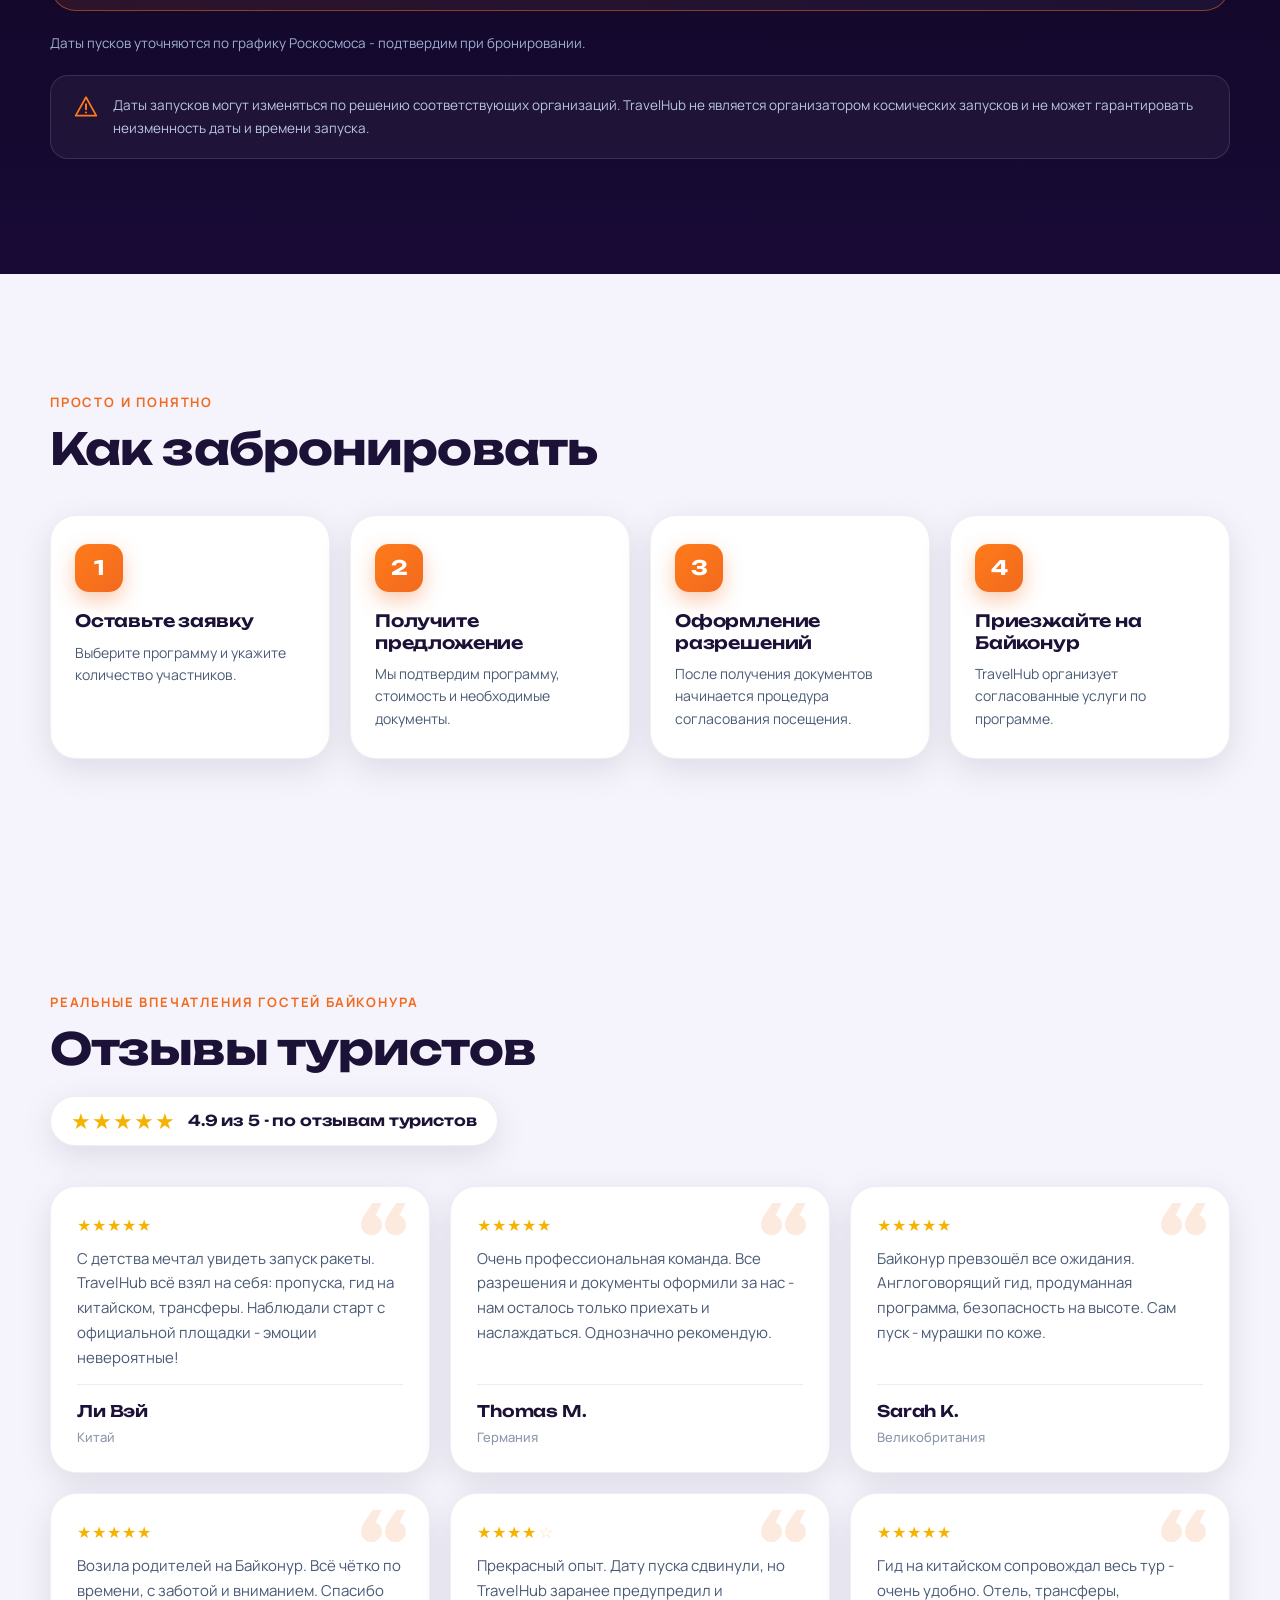
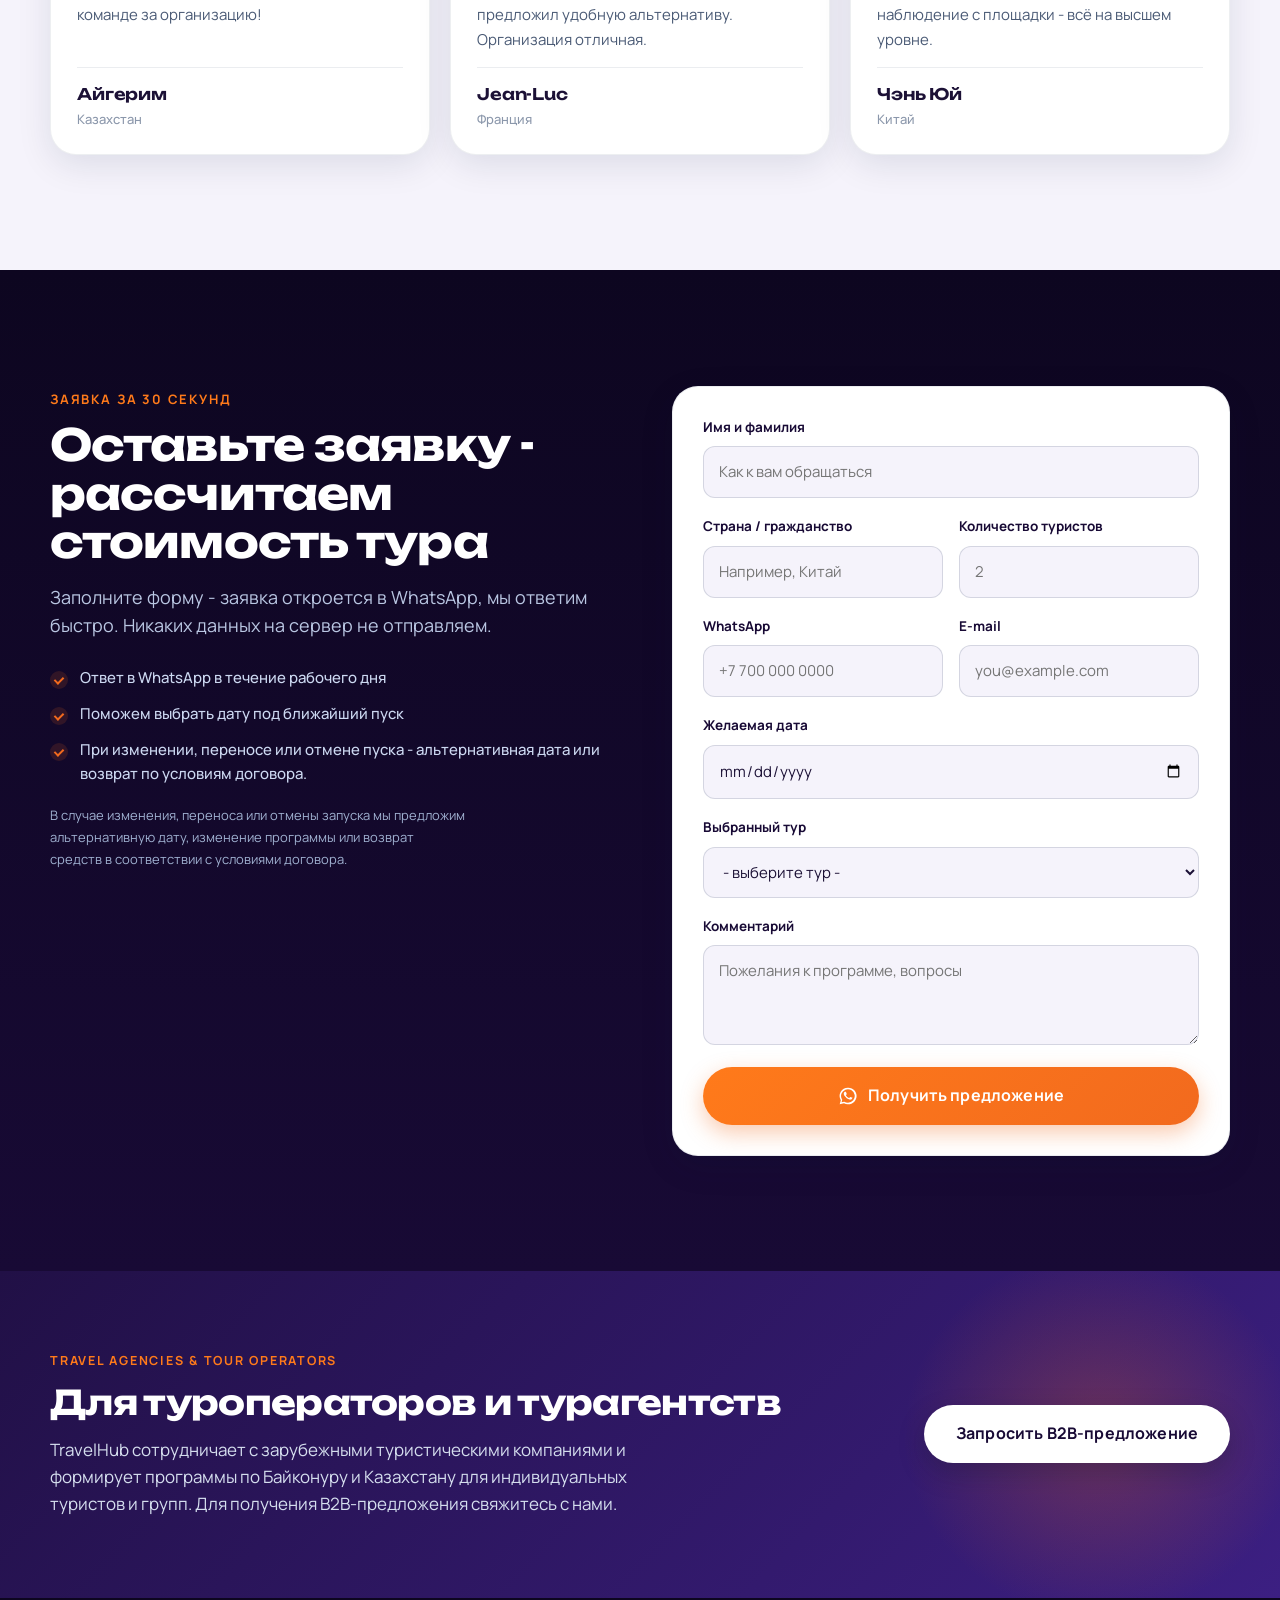
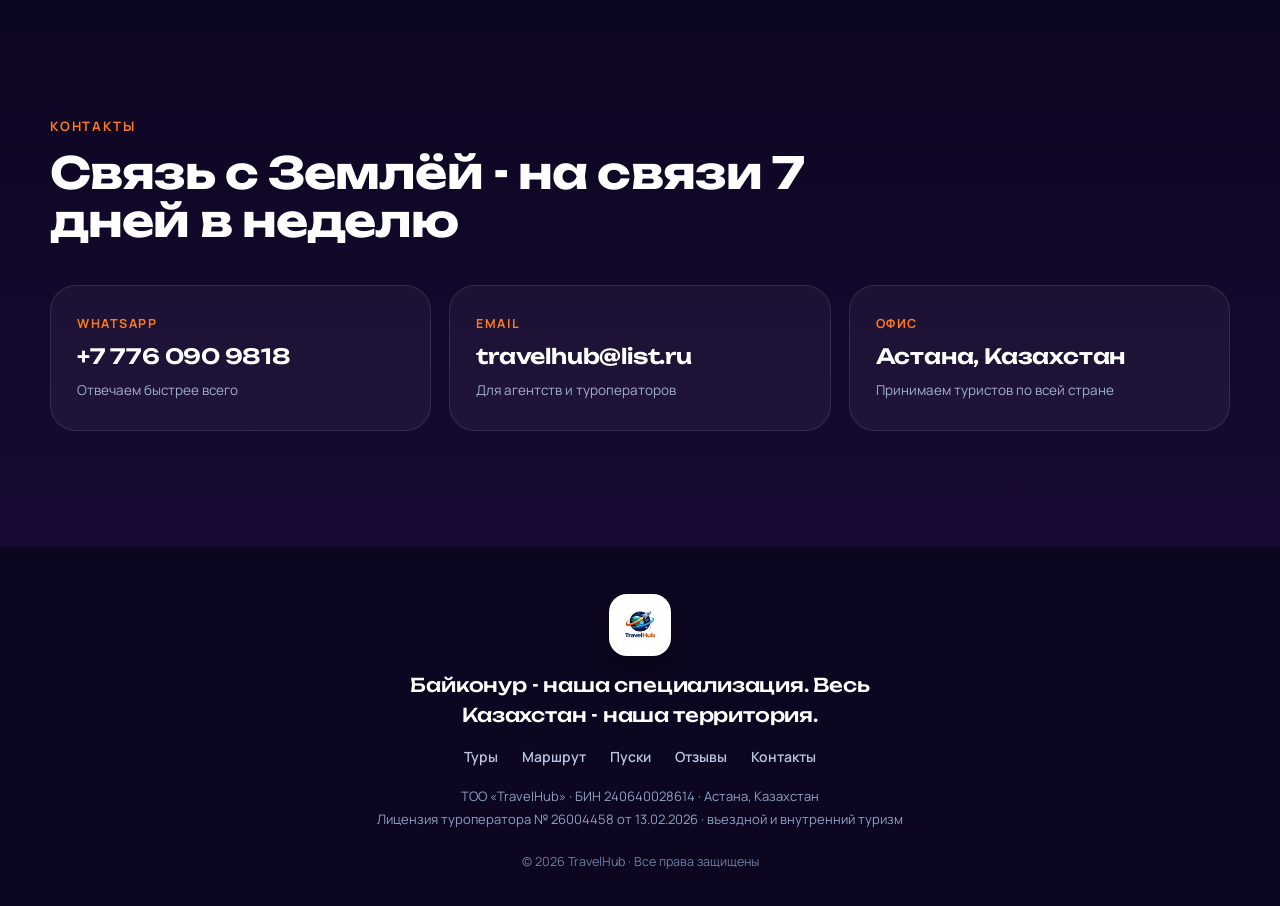
==== commit eabe8347: "Обновить ближайший пуск на 24 ноября 2026 (Прогресс МС-36) - Таймер, дата в hero, расписание → 24.11" ====
--- a/index.html
+++ b/index.html
@@ -139,8 +139,8 @@
         <div class="countdown-card reveal" role="timer" aria-live="off">
           <div class="countdown-head">
             <span class="pulse-dot" aria-hidden="true"></span>
-            <span data-i18n="hero.next">До ближайшего пуска - Союз / Прогресс МС-35</span>
-            <span class="countdown-date">09.09.2026</span>
+            <span data-i18n="hero.next">До ближайшего пуска - Союз / Прогресс МС-36</span>
+            <span class="countdown-date">24.11.2026</span>
           </div>
           <div class="countdown" id="countdown">
             <div class="cd-cell"><span class="cd-num" id="cdD">--</span><span class="cd-label" data-i18n="cd.days">дней</span></div>
@@ -475,21 +475,12 @@
 
         <div class="launch-list">
           <div class="launch-row launch-next reveal">
-            <div class="launch-date"><span class="ld-day">09</span><span class="ld-my" data-i18n="sch.l1m">сентября 2026</span></div>
+            <div class="launch-date"><span class="ld-day">24</span><span class="ld-my" data-i18n="sch.l1m">ноября 2026</span></div>
             <div class="launch-info">
-              <h3 data-i18n="sch.l1n">Союз-2.1а · Прогресс МС-35</h3>
-              <p data-i18n="sch.l1x">Грузовой корабль к МКС · доступны туры 1 и 3 дня</p>
+              <h3 data-i18n="sch.l1n">Союз-2.1а · Прогресс МС-36</h3>
+              <p data-i18n="sch.l1x">Грузовой корабль к МКС · доступны туры 1 и 3 дня, бронирование открыто</p>
             </div>
             <span class="launch-tag" data-i18n="sch.next">ближайший</span>
-          </div>
-
-          <div class="launch-row reveal">
-            <div class="launch-date"><span class="ld-day">24</span><span class="ld-my" data-i18n="sch.l2m">ноября 2026</span></div>
-            <div class="launch-info">
-              <h3 data-i18n="sch.l2n">Союз-2.1а · Прогресс МС-36</h3>
-              <p data-i18n="sch.l2x">Грузовой корабль к МКС · открыто бронирование</p>
-            </div>
-            <span class="launch-tag launch-tag-soft" data-i18n="sch.open">бронирование открыто</span>
           </div>
         </div>
 
@@ -770,6 +761,6 @@
     </figure>
   </div>
 
-  <script src="script.js?v=8"></script>
+  <script src="script.js?v=9"></script>
 </body>
 </html>
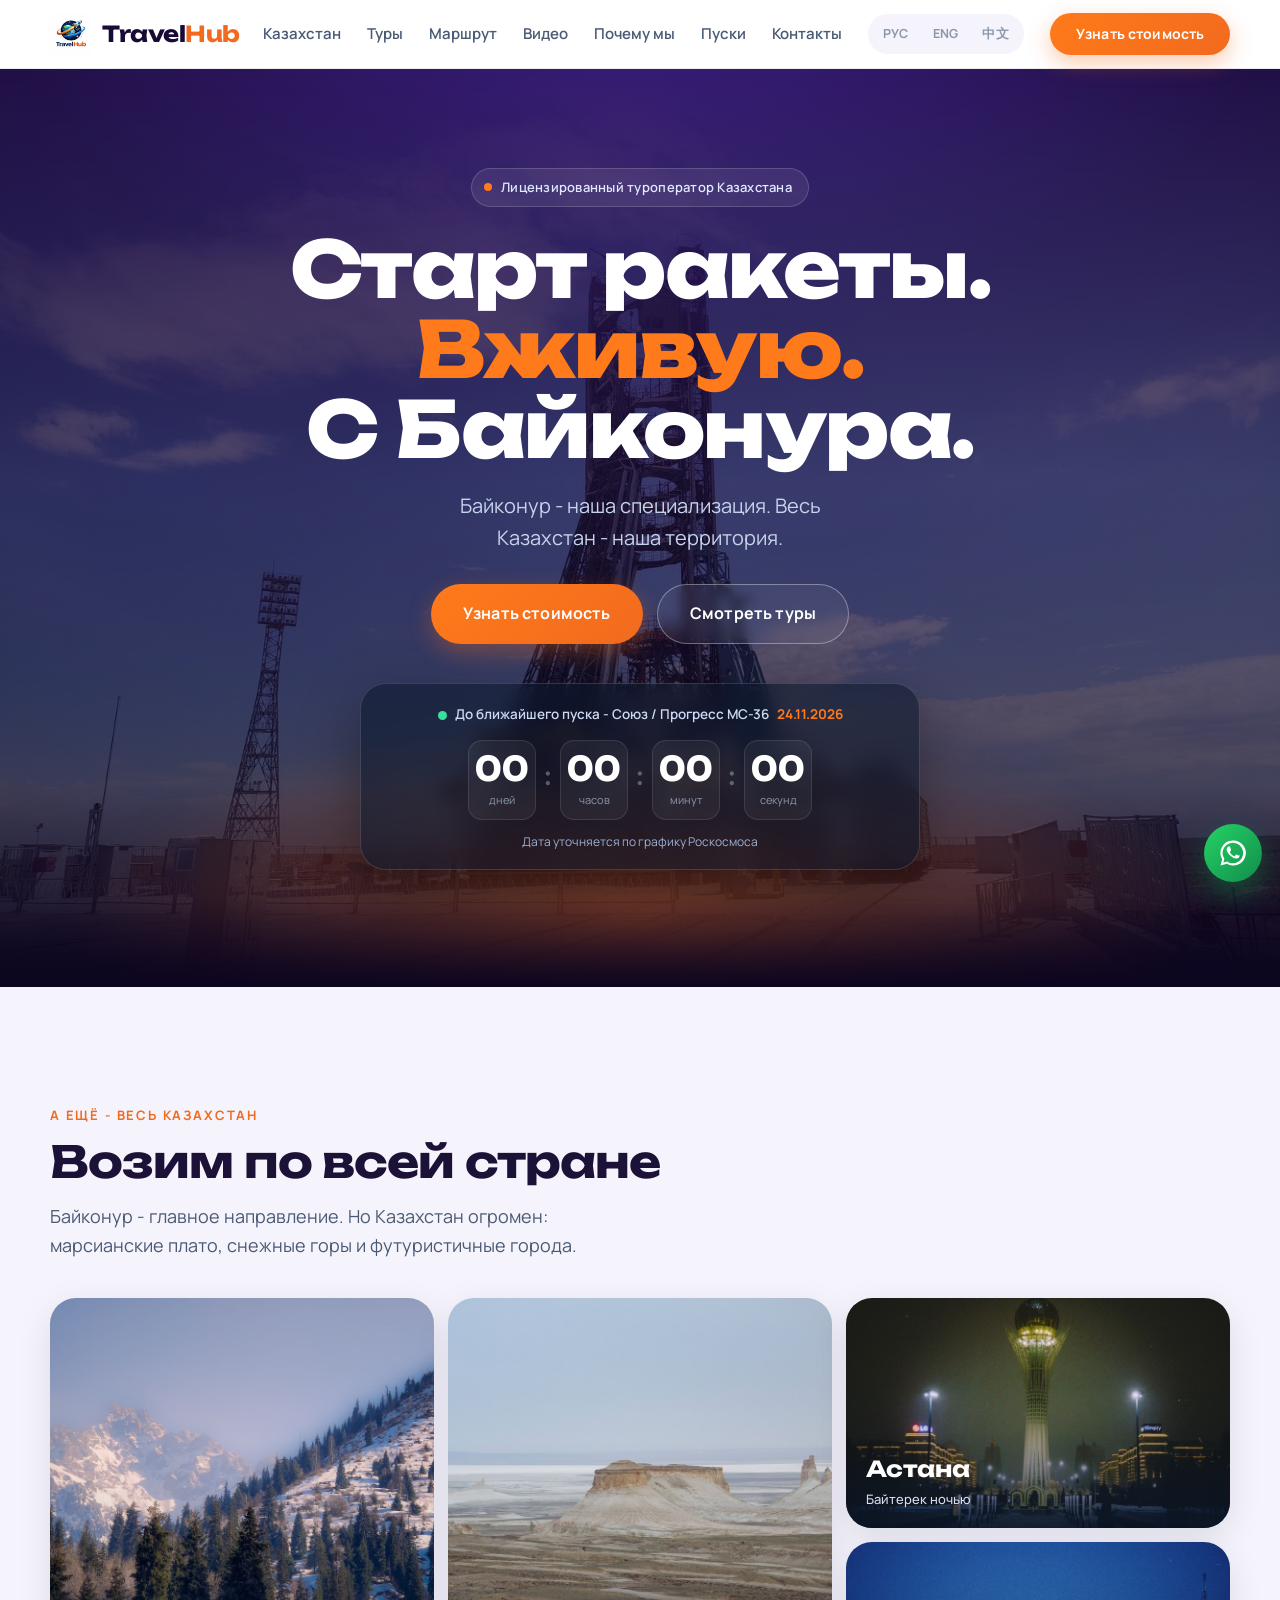
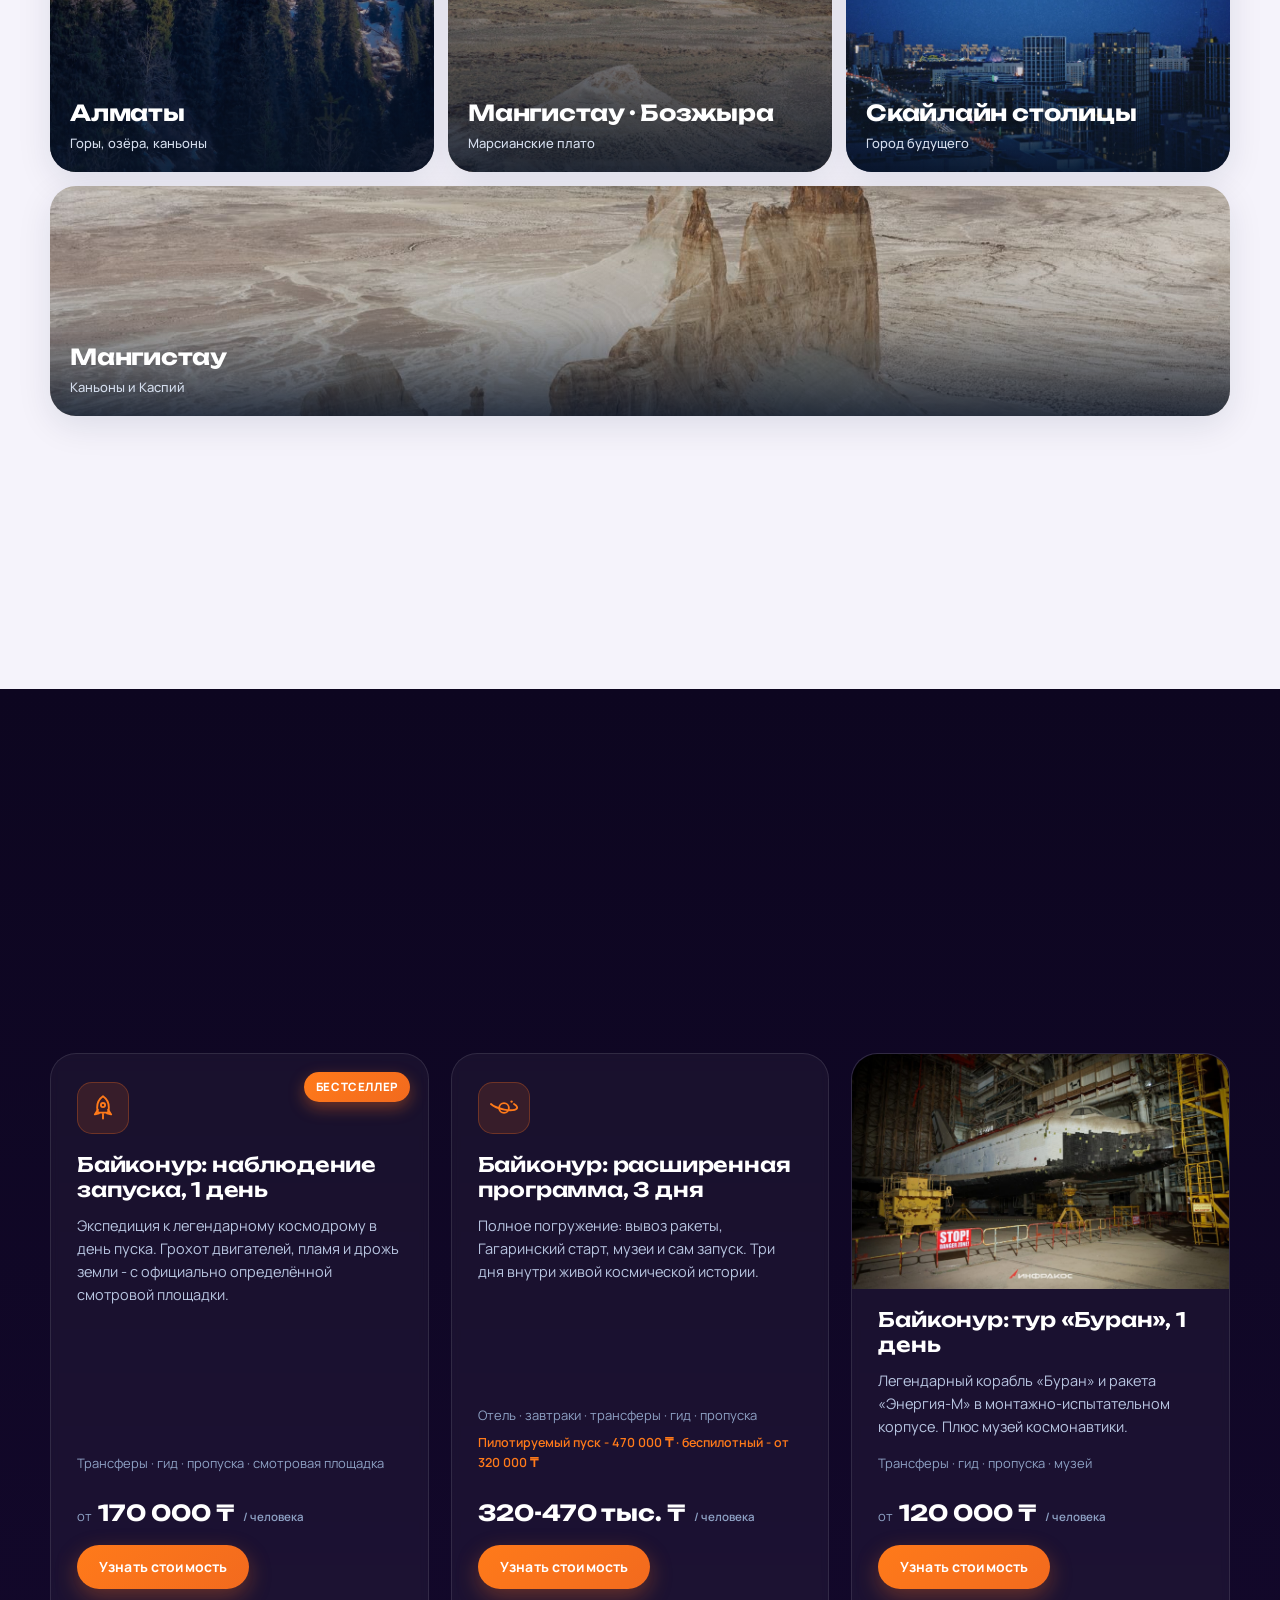
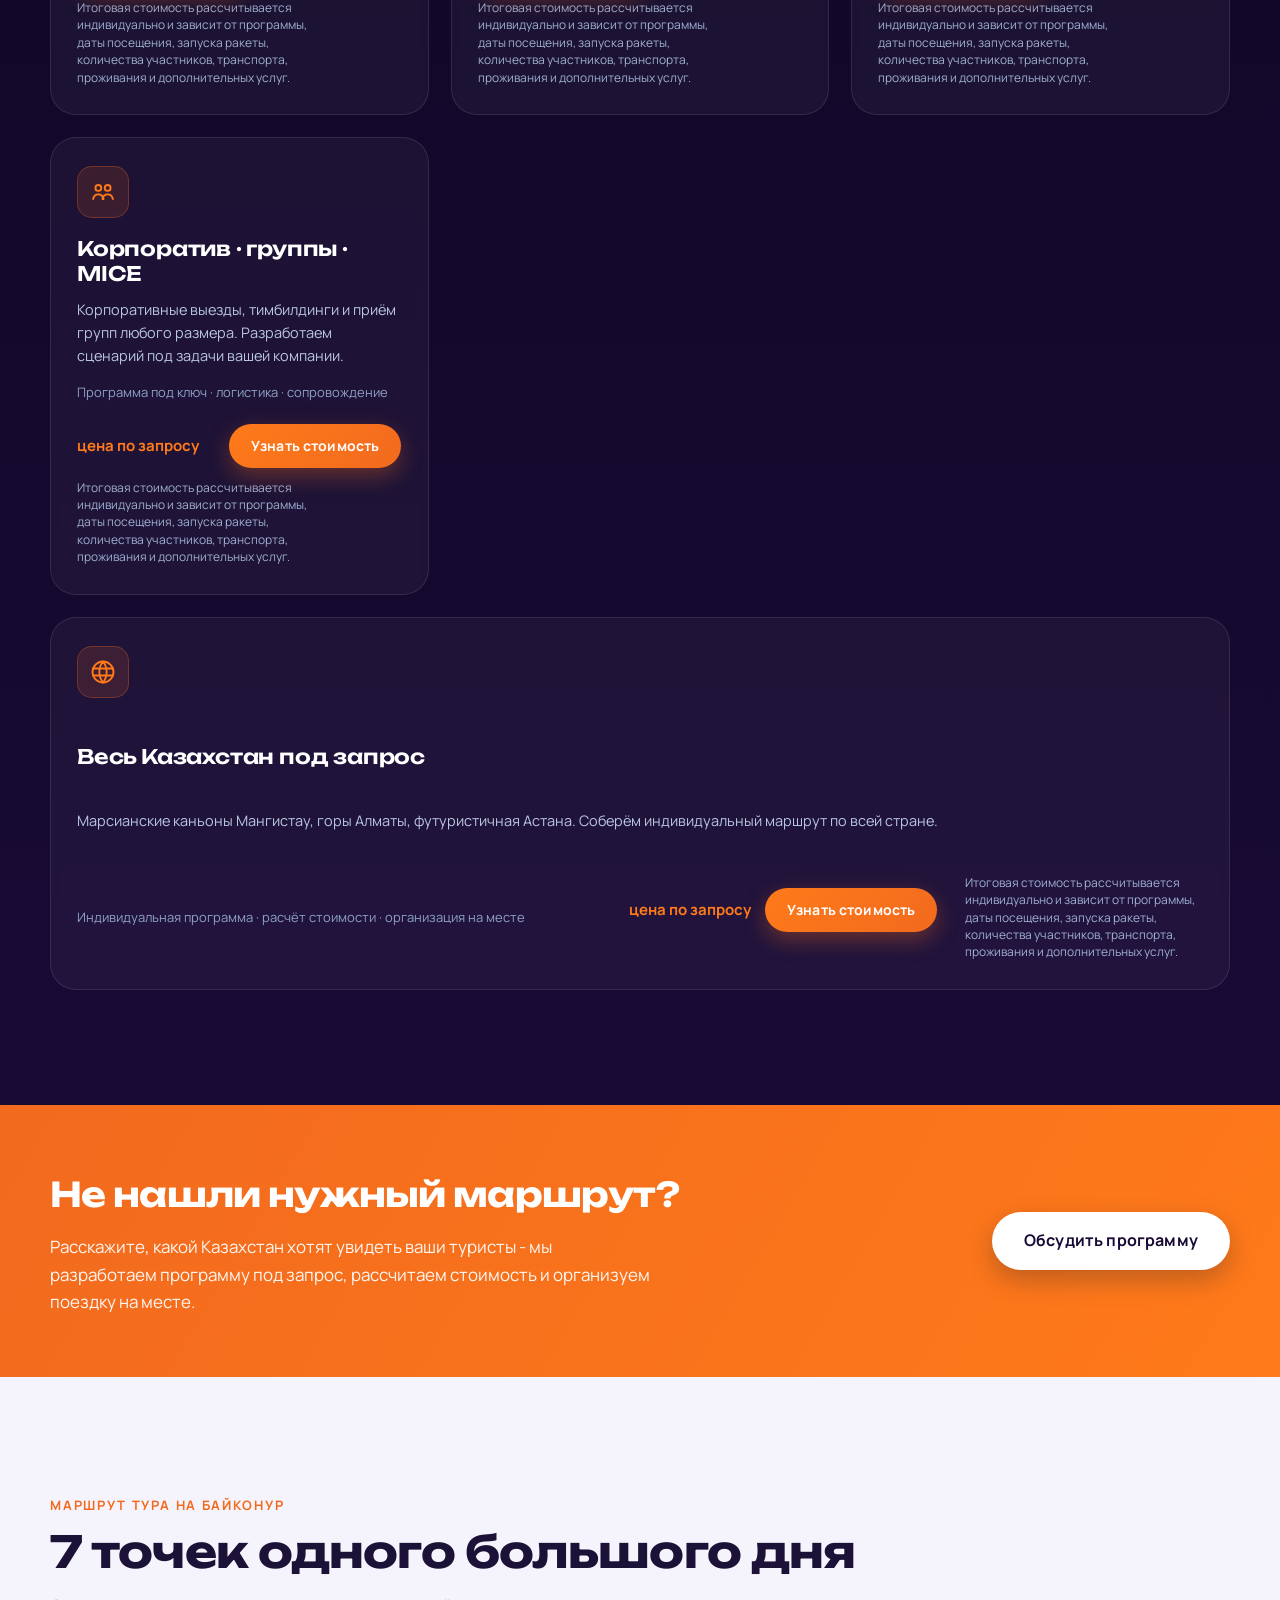
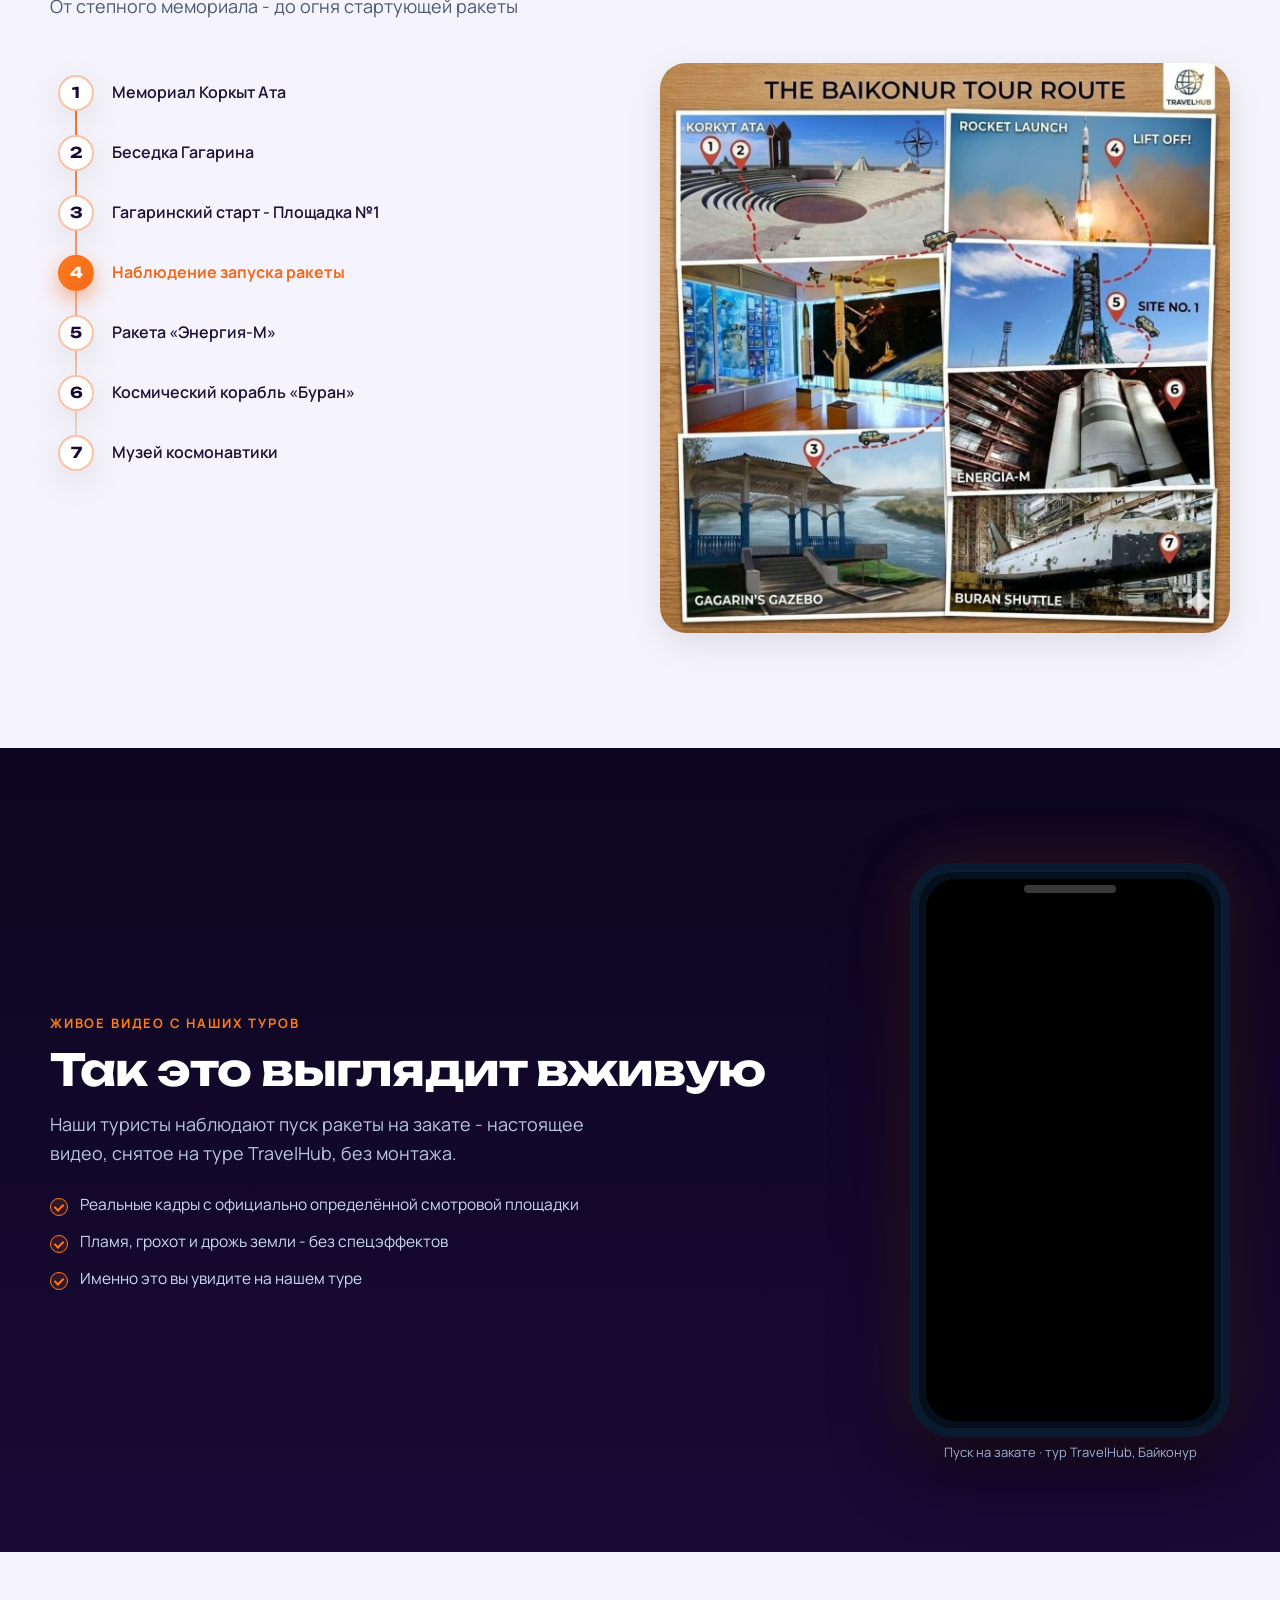
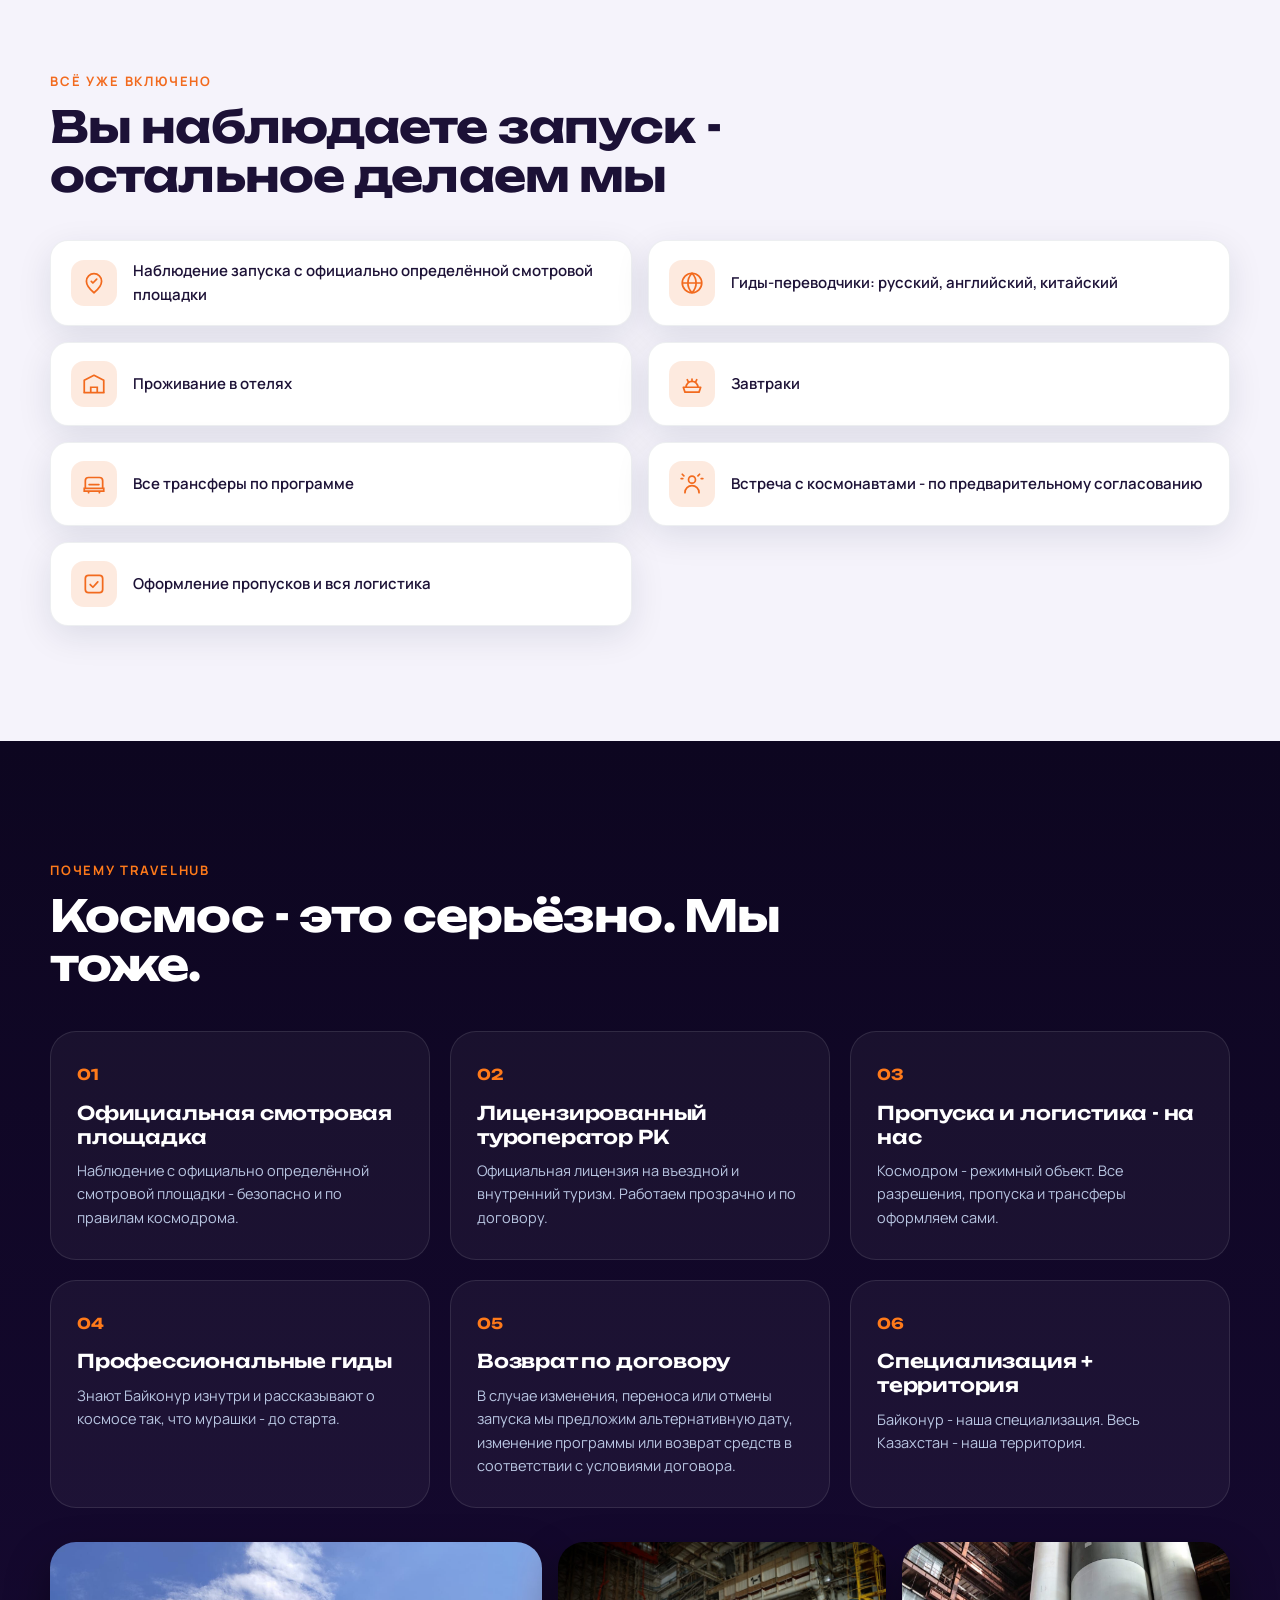
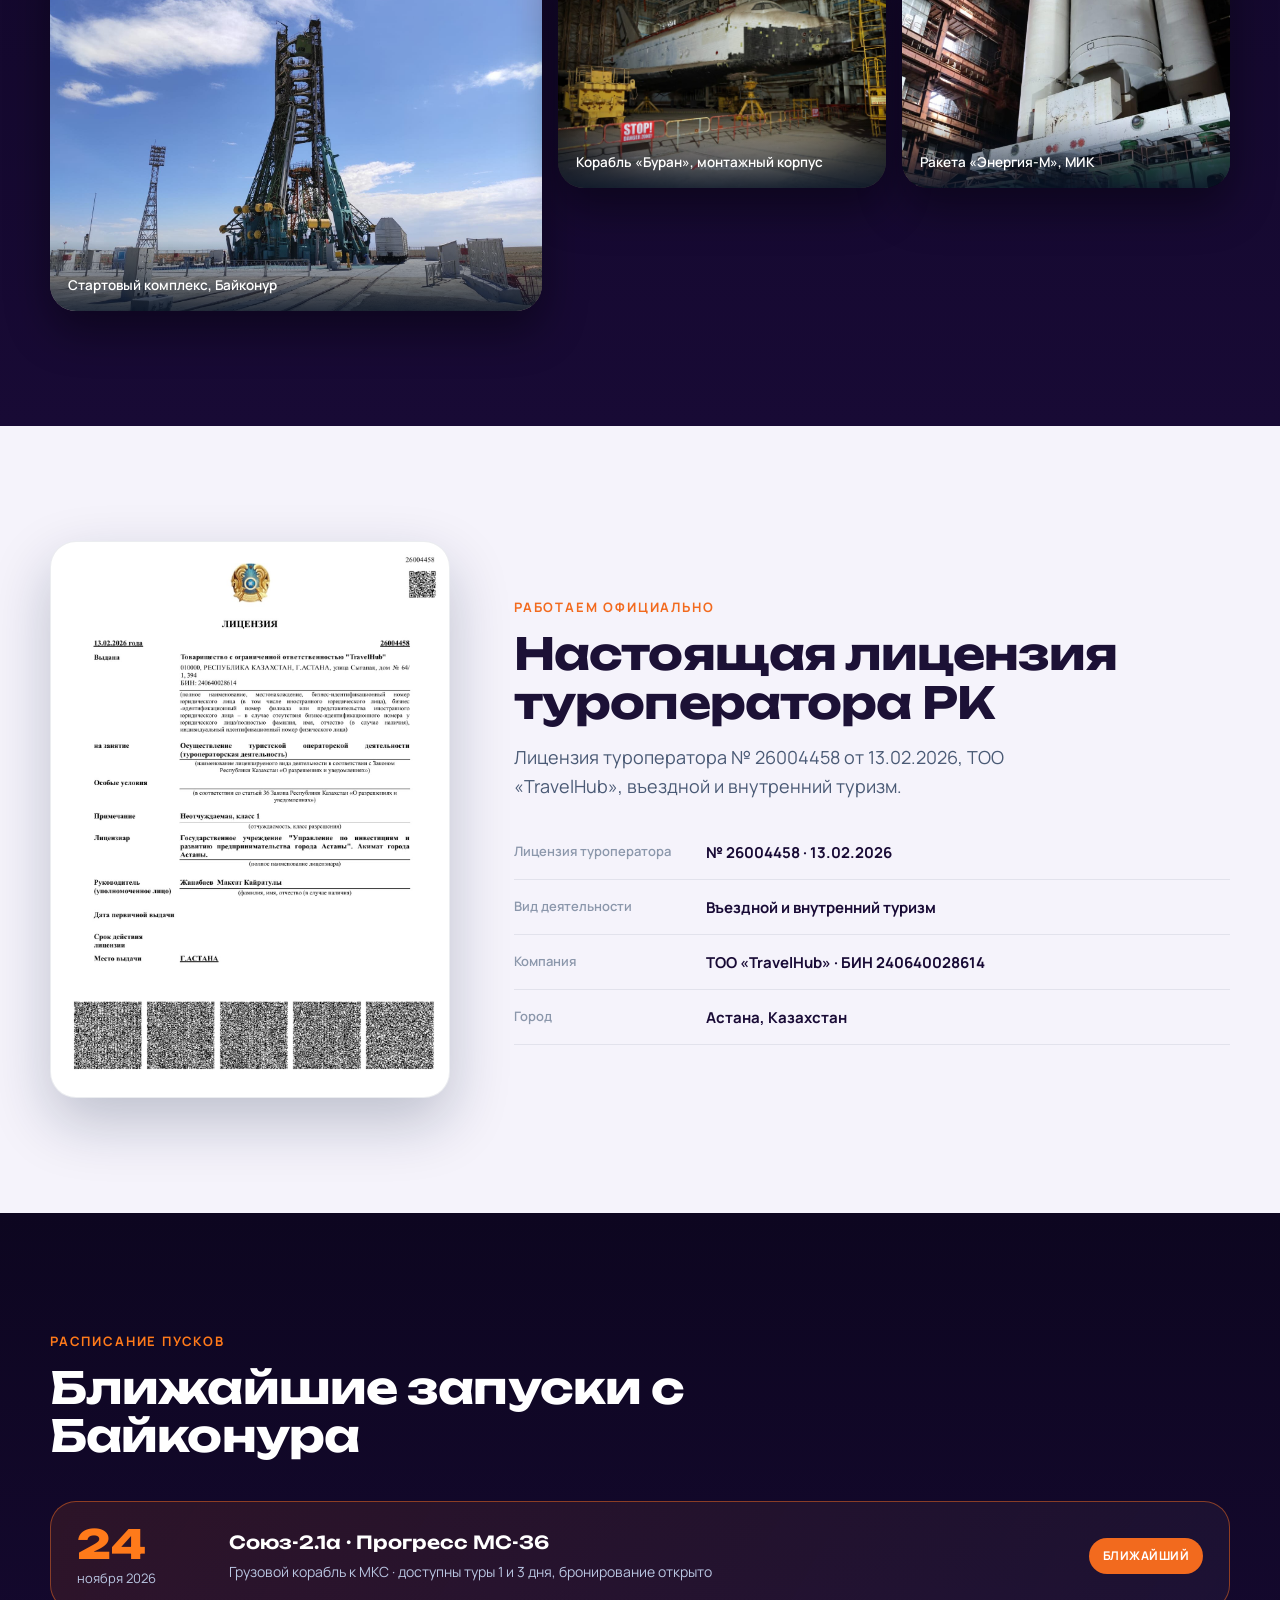
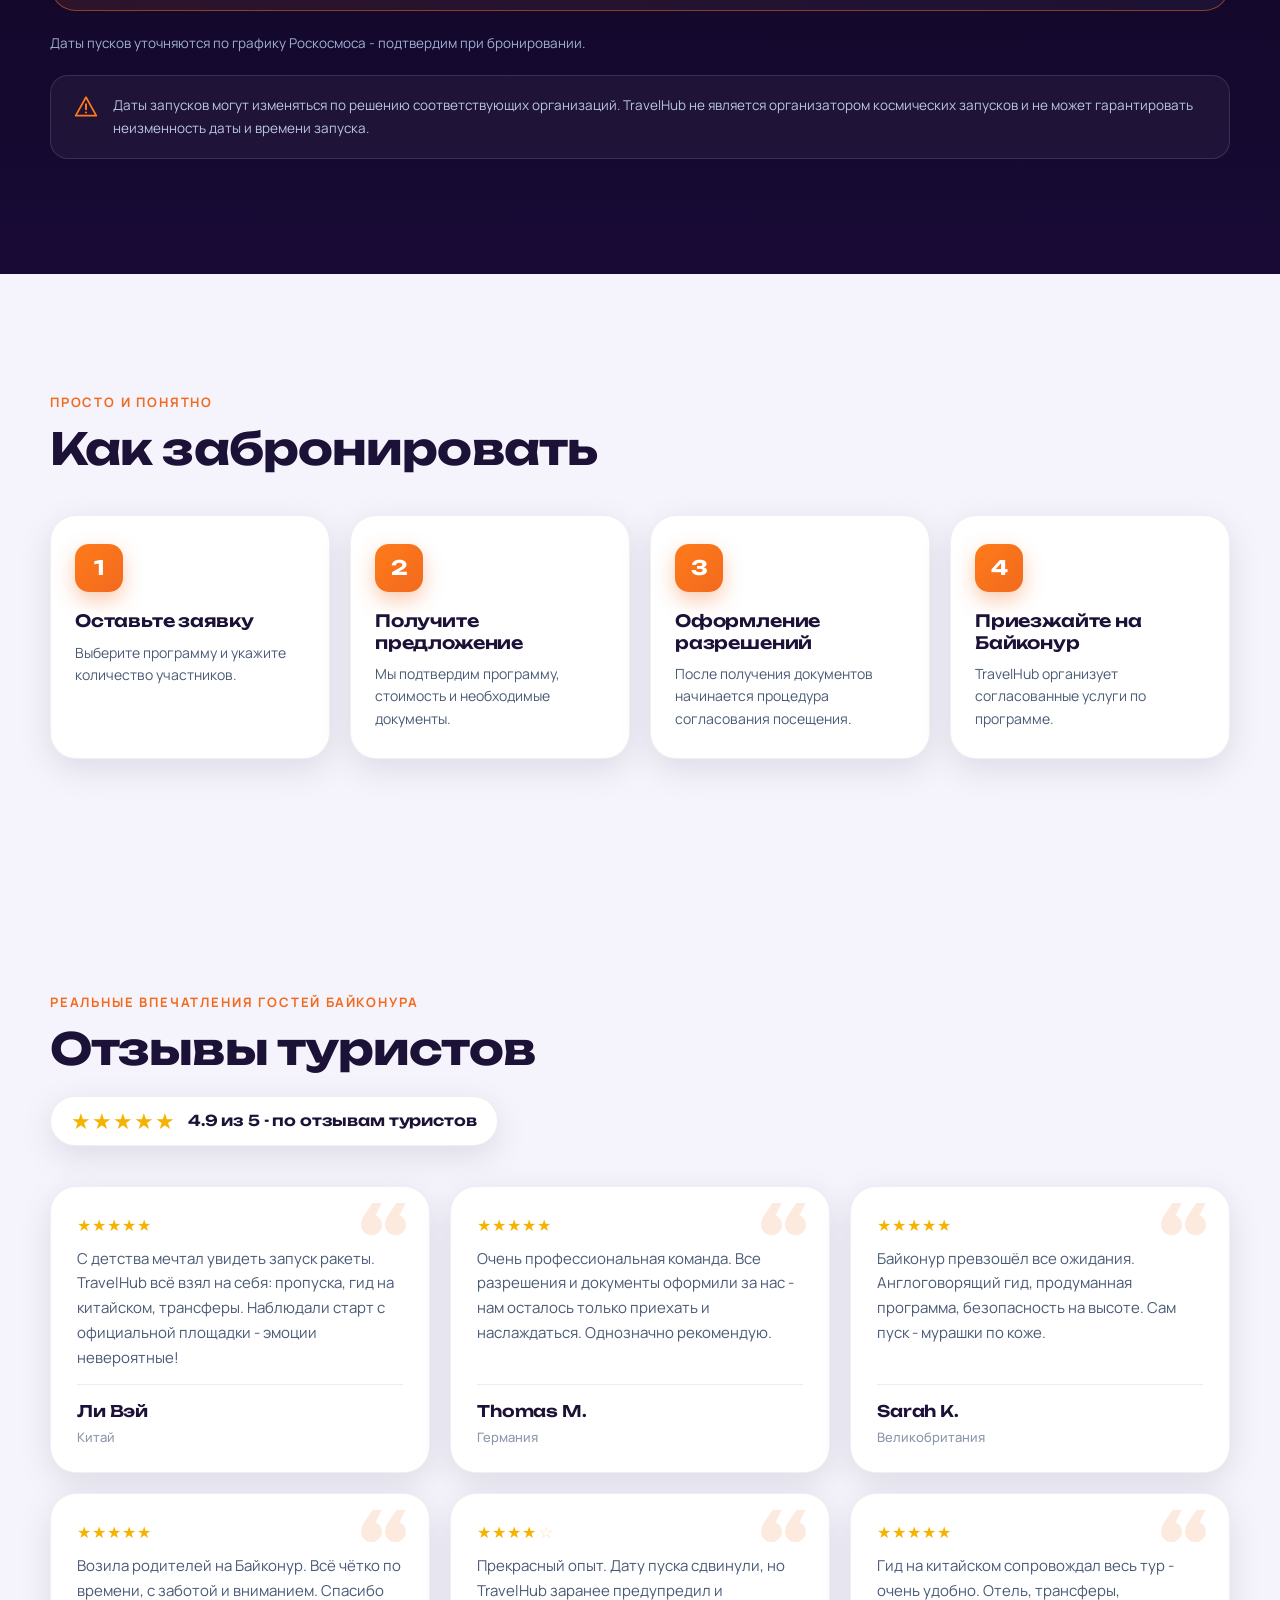
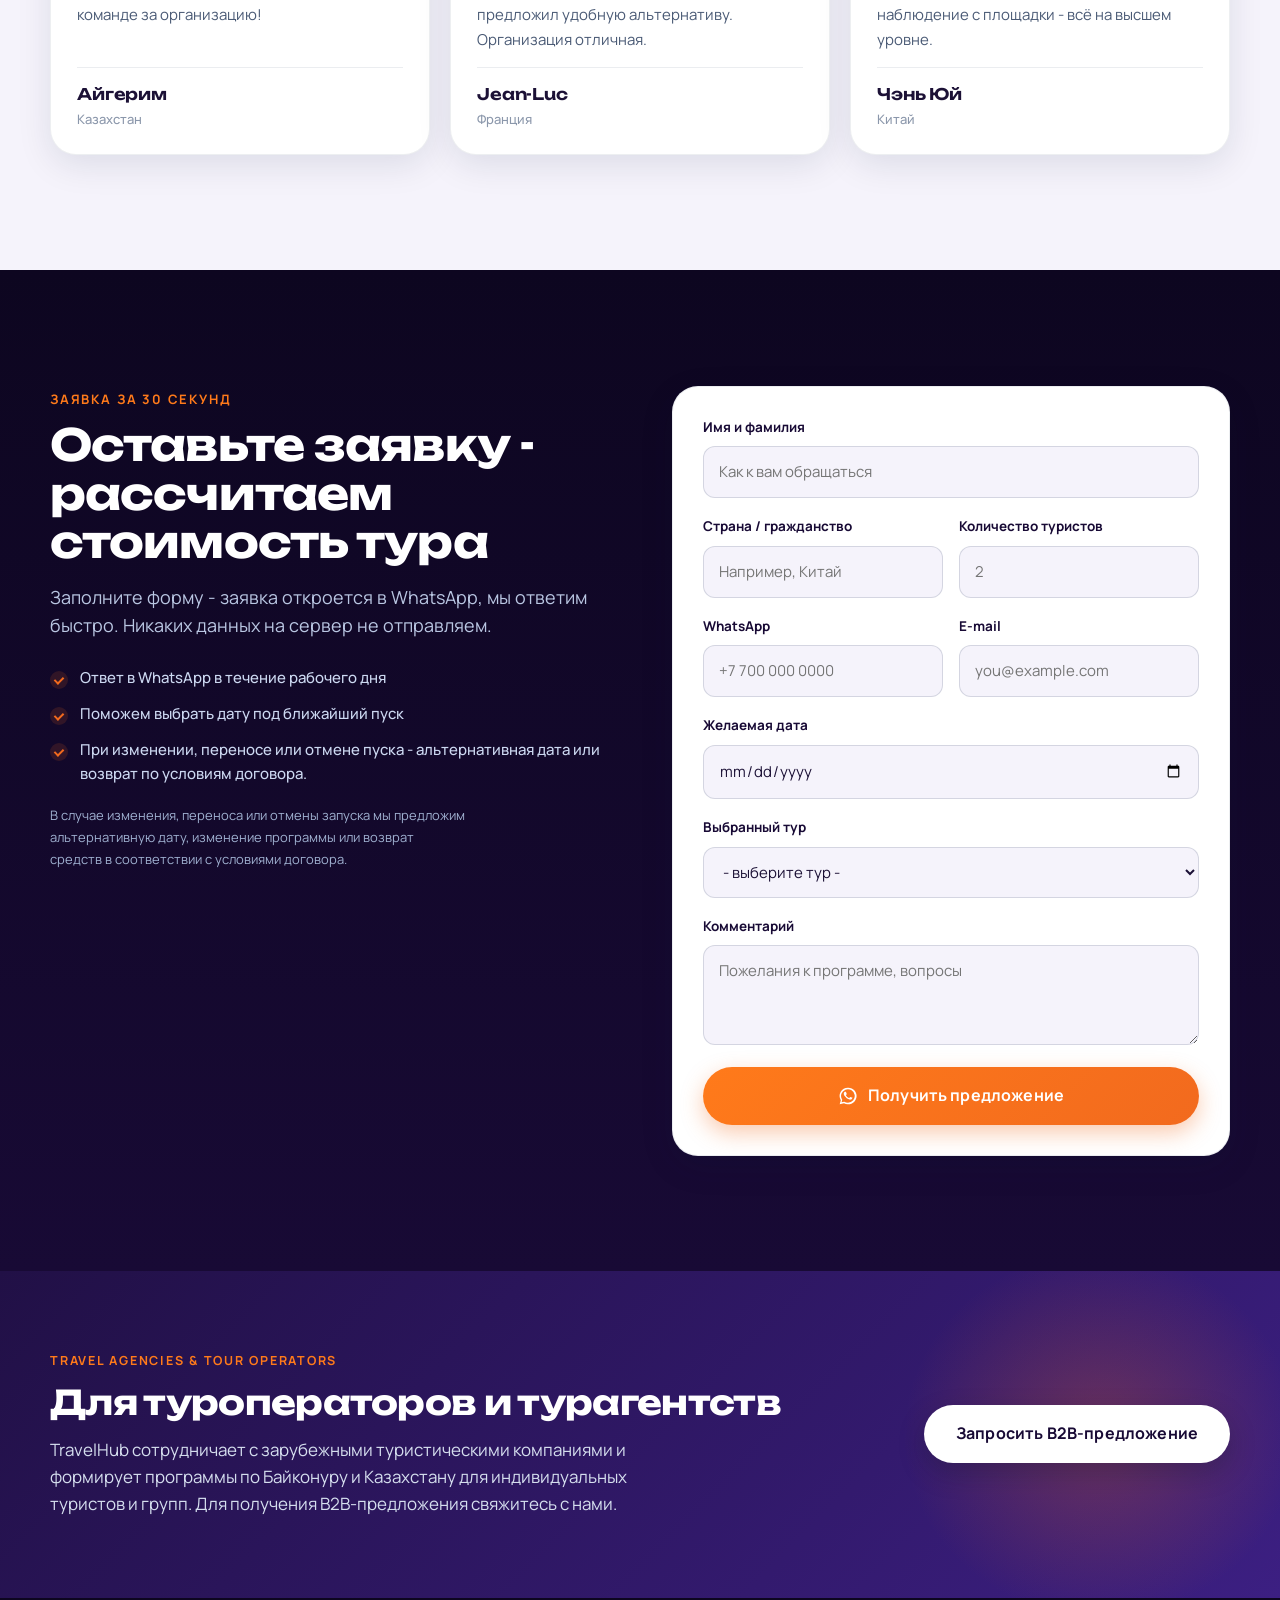
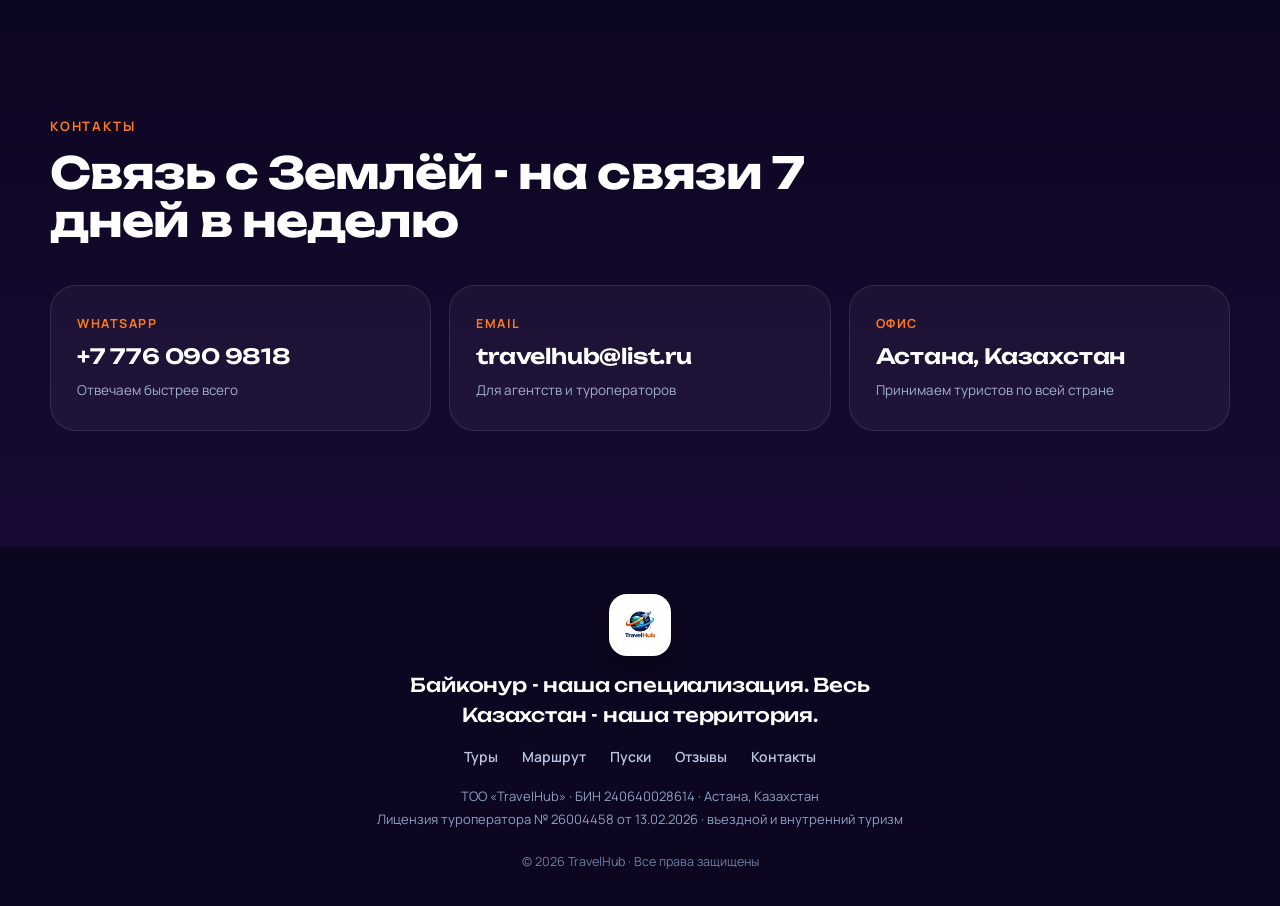
==== commit b0fed40d: "travelhub: 3 языковые страницы по путям /ru /en /cn (пре-рендер из i18n) - Пре-рендер RU/EN/中文 в отд" ====
--- a/index.html
+++ b/index.html
@@ -1,766 +1,15 @@
 <!DOCTYPE html>
 <html lang="ru">
 <head>
-  <meta charset="UTF-8">
-  <meta name="viewport" content="width=device-width, initial-scale=1.0">
-  <meta name="theme-color" content="#180a35">
-
-  <!-- Google tag (gtag.js) -->
-  <script async src="https://www.googletagmanager.com/gtag/js?id=AW-18394224555"></script>
-  <script>
-    window.dataLayer = window.dataLayer || [];
-    function gtag(){dataLayer.push(arguments);}
-    gtag('js', new Date());
-    gtag('config', 'AW-18394224555');
-
-    // Конверсия "Интерактивные номера телефонов" — для tel:-ссылок (на сайте их пока нет; готова на будущее)
-    function gtag_report_conversion(url) {
-      var callback = function () {
-        if (typeof(url) != 'undefined') { window.location = url; }
-      };
-      gtag('event', 'conversion', {
-        'send_to': 'AW-18394224555/LVOLCO2OguMcEKuvhsNE',
-        'value': 1.0, 'currency': 'USD', 'event_callback': callback
-      });
-      return false;
-    }
-    // Конверсия "Отправка формы для потенциальных клиентов" — успешный сабмит формы бронирования
-    function gtag_report_lead() {
-      gtag('event', 'conversion', {
-        'send_to': 'AW-18394224555/IjYgCKf7juMcEKuvhsNE',
-        'value': 1.0, 'currency': 'USD'
-      });
-    }
-    // Конверсия "Контакт" — клик по WhatsApp
-    function gtag_report_contact() {
-      gtag('event', 'conversion', {
-        'send_to': 'AW-18394224555/i-l1CK2-keMcEKuvhsNE',
-        'value': 1.0, 'currency': 'USD'
-      });
-    }
-  </script>
-
-  <!-- SEO -->
-  <title>TravelHub - туры на запуск ракеты с Байконура | Туроператор Казахстана</title>
-  <meta name="description" content="Увидеть запуск ракеты с Байконура вживую: туры 1-3 дня от 120 000 ₸. Лицензированный принимающий туроператор Казахстана. Пропуска, гиды RU/EN/CN, наблюдение с официально определённой смотровой площадки. Туры по всему Казахстану: Мангистау, горы Алматы, Астана.">
-  <link rel="canonical" href="https://travel-hub.kz/">
-
-  <!-- Open Graph -->
-  <meta property="og:type" content="website">
-  <meta property="og:site_name" content="TravelHub">
-  <meta property="og:title" content="TravelHub - туры на запуск ракеты с Байконура">
-  <meta property="og:description" content="Байконур - наша специализация. Весь Казахстан - наша территория. Туры на запуски ракет от лицензированного туроператора РК.">
-  <meta property="og:url" content="https://travel-hub.kz/">
-  <meta property="og:image" content="https://travel-hub.kz/assets/og-image.jpg">
-  <meta property="og:image:width" content="1200">
-  <meta property="og:image:height" content="630">
-  <meta property="og:locale" content="ru_RU">
-  <meta property="og:locale:alternate" content="en_US">
-  <meta property="og:locale:alternate" content="zh_CN">
-
-  <!-- Twitter -->
-  <meta name="twitter:card" content="summary_large_image">
-  <meta name="twitter:title" content="TravelHub - туры на запуск ракеты с Байконура">
-  <meta name="twitter:description" content="Увидеть старт ракеты вживую. Лицензированный туроператор Казахстана. Байконур, Мангистау, горы Алматы, Астана.">
-  <meta name="twitter:image" content="https://travel-hub.kz/assets/og-image.jpg">
-
-  <!-- Иконки -->
-  <link rel="icon" href="assets/favicon.png" type="image/png">
-  <link rel="apple-touch-icon" href="assets/favicon.png">
-
-  <!-- Шрифты -->
-  <link rel="preconnect" href="https://fonts.googleapis.com">
-  <link rel="preconnect" href="https://fonts.gstatic.com" crossorigin>
-  <link href="https://fonts.googleapis.com/css2?family=Unbounded:wght@500;600;700;800&family=Manrope:wght@400;500;600;700;800&display=swap" rel="stylesheet">
-
-  <link rel="stylesheet" href="styles.css?v=7">
+<meta charset="UTF-8">
+<title>TravelHub</title>
+<link rel="canonical" href="https://travel-hub.kz/ru/">
+<link rel="alternate" hreflang="ru" href="https://travel-hub.kz/ru/">
+<link rel="alternate" hreflang="en" href="https://travel-hub.kz/en/">
+<link rel="alternate" hreflang="zh-CN" href="https://travel-hub.kz/cn/">
+<link rel="alternate" hreflang="x-default" href="https://travel-hub.kz/ru/">
+<meta http-equiv="refresh" content="0; url=/ru/">
+<script>location.replace('/ru/');</script>
 </head>
-<body>
-
-  <!-- ======================= ШАПКА ======================= -->
-  <header class="site-header" id="top">
-    <div class="container header-inner">
-      <a href="#top" class="brand" aria-label="TravelHub">
-        <img src="assets/logo.png" alt="TravelHub" width="42" height="42" class="brand-logo">
-        <span class="brand-word">Travel<b>Hub</b></span>
-      </a>
-
-      <nav class="main-nav" id="mainNav" aria-label="Основная навигация" data-i18n-aria="nav.aria">
-        <a href="#regions"  data-i18n="nav.regions">Казахстан</a>
-        <a href="#tours"    data-i18n="nav.tours">Туры</a>
-        <a href="#route"    data-i18n="nav.route">Маршрут</a>
-        <a href="#video"    data-i18n="nav.video">Видео</a>
-        <a href="#about"    data-i18n="nav.why">Почему мы</a>
-        <a href="#schedule" data-i18n="nav.schedule">Пуски</a>
-        <a href="#contacts" data-i18n="nav.contacts">Контакты</a>
-
-        <div class="lang-switch" role="group" aria-label="Выбор языка" data-i18n-aria="lang.aria">
-          <button type="button" class="lang-btn" data-lang="ru">РУС</button>
-          <button type="button" class="lang-btn" data-lang="en">ENG</button>
-          <button type="button" class="lang-btn" data-lang="zh">中文</button>
-        </div>
-
-        <a href="#booking" class="btn btn-primary btn-nav" data-i18n="nav.cta">Узнать стоимость</a>
-      </nav>
-
-      <button type="button" class="burger" id="burgerBtn" aria-expanded="false" aria-controls="mainNav" aria-label="Открыть меню" data-i18n-aria="nav.burger">
-        <span></span><span></span><span></span>
-      </button>
-    </div>
-  </header>
-
-  <main>
-    <!-- ======================= HERO: Байконур ======================= -->
-    <section class="hero" id="hero">
-      <canvas id="starfield" aria-hidden="true"></canvas>
-      <div class="hero-photo" aria-hidden="true"></div>
-      <div class="hero-glow" aria-hidden="true"></div>
-
-      <div class="container hero-inner">
-        <p class="hero-kicker reveal">
-          <span class="kicker-dot" aria-hidden="true"></span>
-          <span data-i18n="hero.kicker">Лицензированный туроператор Казахстана</span>
-        </p>
-
-        <h1 class="hero-title reveal">
-          <span data-i18n="hero.title1">Старт ракеты.</span>
-          <span class="accent" data-i18n="hero.title2">Вживую.</span>
-          <span data-i18n="hero.title3">С Байконура.</span>
-        </h1>
-
-        <p class="hero-sub reveal" data-i18n="hero.sub">Байконур - наша специализация. Весь Казахстан - наша территория.</p>
-
-        <div class="hero-cta reveal">
-          <a href="#booking" class="btn btn-primary btn-lg" data-i18n="hero.cta1">Узнать стоимость</a>
-          <a href="#tours" class="btn btn-ghost btn-lg" data-i18n="hero.cta2">Смотреть туры</a>
-        </div>
-
-        <!-- Таймер до ближайшего пуска -->
-        <div class="countdown-card reveal" role="timer" aria-live="off">
-          <div class="countdown-head">
-            <span class="pulse-dot" aria-hidden="true"></span>
-            <span data-i18n="hero.next">До ближайшего пуска - Союз / Прогресс МС-36</span>
-            <span class="countdown-date">24.11.2026</span>
-          </div>
-          <div class="countdown" id="countdown">
-            <div class="cd-cell"><span class="cd-num" id="cdD">--</span><span class="cd-label" data-i18n="cd.days">дней</span></div>
-            <span class="cd-sep" aria-hidden="true">:</span>
-            <div class="cd-cell"><span class="cd-num" id="cdH">--</span><span class="cd-label" data-i18n="cd.hours">часов</span></div>
-            <span class="cd-sep" aria-hidden="true">:</span>
-            <div class="cd-cell"><span class="cd-num" id="cdM">--</span><span class="cd-label" data-i18n="cd.min">минут</span></div>
-            <span class="cd-sep" aria-hidden="true">:</span>
-            <div class="cd-cell"><span class="cd-num" id="cdS">--</span><span class="cd-label" data-i18n="cd.sec">секунд</span></div>
-          </div>
-          <p class="countdown-note" data-i18n="hero.datenote">Дата уточняется по графику Роскосмоса</p>
-        </div>
-      </div>
-
-      <div class="hero-bottom-fade" aria-hidden="true"></div>
-    </section>
-
-    <!-- ======================= РЕГИОНЫ: ВЕСЬ КАЗАХСТАН ======================= -->
-    <section class="section section-light section-regions" id="regions">
-      <div class="container">
-        <p class="section-kicker reveal" data-i18n="reg.kicker">А ещё - весь Казахстан</p>
-        <h2 class="section-title reveal" data-i18n="reg.title">Возим по всей стране</h2>
-        <p class="section-sub reveal" data-i18n="reg.sub">Байконур - главное направление. Но Казахстан огромен: марсианские плато, снежные горы и футуристичные города.</p>
-
-        <div class="regions-mosaic reveal">
-          <figure class="region-card region-almaty">
-            <img src="assets/regions/almaty.jpg" alt="Горные вершины и озёра Алматы" data-i18n-alt="reg.altAlmaty" loading="lazy" width="1600" height="2842">
-            <figcaption>
-              <span class="region-name" data-i18n="reg.almaty">Алматы</span>
-              <span class="region-tag" data-i18n="reg.almatyX">Горы, озёра, каньоны</span>
-            </figcaption>
-          </figure>
-
-          <figure class="region-card region-bozzhyra">
-            <img src="assets/regions/mangystau-2.jpg" alt="Плато Бозжыра, скалы-клыки в степи Мангистау" data-i18n-alt="reg.altBozzhyra" loading="lazy" width="1600" height="2000">
-            <figcaption>
-              <span class="region-name" data-i18n="reg.bozzhyra">Мангистау · Бозжыра</span>
-              <span class="region-tag" data-i18n="reg.bozzhyraX">Марсианские плато</span>
-            </figcaption>
-          </figure>
-
-          <figure class="region-card region-astana">
-            <img src="assets/regions/astana.jpg" alt="Монумент Байтерек, ночная Астана" data-i18n-alt="reg.altAstana" loading="lazy" width="1600" height="1067">
-            <figcaption>
-              <span class="region-name" data-i18n="reg.astana">Астана</span>
-              <span class="region-tag" data-i18n="reg.astanaX">Байтерек ночью</span>
-            </figcaption>
-          </figure>
-
-          <figure class="region-card region-astana2">
-            <img src="assets/regions/astana-2.jpg" alt="Футуристичный скайлайн Астаны" data-i18n-alt="reg.altAstana2" loading="lazy" width="1600" height="1067">
-            <figcaption>
-              <span class="region-name" data-i18n="reg.astana2">Скайлайн столицы</span>
-              <span class="region-tag" data-i18n="reg.astana2X">Город будущего</span>
-            </figcaption>
-          </figure>
-
-          <figure class="region-card region-mangystau">
-            <img src="assets/regions/mangystau.jpg" alt="Меловые каньоны и степь Мангистау" data-i18n-alt="reg.altMangystau" loading="lazy" width="1600" height="1068">
-            <figcaption>
-              <span class="region-name" data-i18n="reg.mangystau">Мангистау</span>
-              <span class="region-tag" data-i18n="reg.mangystauX">Каньоны и Каспий</span>
-            </figcaption>
-          </figure>
-        </div>
-
-        <div class="regions-cta reveal">
-          <p class="regions-cta-text" data-i18n="reg.ctaText">Разрабатываем индивидуальные программы по всему Казахстану по запросу.</p>
-          <a class="btn btn-primary btn-lg" data-wa="custom" href="https://wa.me/77760909818" target="_blank" rel="noopener" data-i18n="reg.cta">Обсудить маршрут</a>
-        </div>
-      </div>
-    </section>
-
-    <!-- ======================= ТУРЫ ======================= -->
-    <section class="section section-dark section-tours" id="tours">
-      <div class="container">
-        <p class="section-kicker reveal" data-i18n="tours.kicker">Туры и цены</p>
-        <h2 class="section-title reveal" data-i18n="tours.title">Выберите свою космическую программу</h2>
-        <p class="section-sub reveal" data-i18n="tours.sub">Индивидуалам, группам, турагентствам и международным туроператорам</p>
-
-        <div class="tours-grid">
-
-          <!-- Тур 1: Байконур 1 день -->
-          <article class="tour-card reveal" id="tour-1day">
-            <div class="tour-flag flag-hot" data-i18n="tours.bestseller">Бестселлер</div>
-            <div class="tour-icon" aria-hidden="true">
-              <svg viewBox="0 0 24 24" fill="none"><path d="M12 2c3.5 2.4 5 5.8 5 9.5 0 1.6-.3 3.1-.8 4.5H7.8A12.7 12.7 0 0 1 7 11.5C7 7.8 8.5 4.4 12 2Z" stroke="currentColor" stroke-width="1.6"/><circle cx="12" cy="9.5" r="1.8" stroke="currentColor" stroke-width="1.6"/><path d="M7.6 13.5 5 17.5l3.5-.9M16.4 13.5l2.6 4-3.5-.9M12 17v4" stroke="currentColor" stroke-width="1.6" stroke-linecap="round" stroke-linejoin="round"/></svg>
-            </div>
-            <h3 class="tour-name" data-i18n="t1.name">Байконур: наблюдение запуска, 1 день</h3>
-            <p class="tour-desc" data-i18n="t1.desc">Экспедиция к легендарному космодрому в день пуска. Грохот двигателей, пламя и дрожь земли - с официально определённой смотровой площадки.</p>
-            <p class="tour-inc"><span data-i18n="t1.inc">Трансферы · гид · пропуска · смотровая площадка</span></p>
-            <div class="tour-foot">
-              <div class="tour-price"><span class="price-pre" data-i18n="price.from">от</span> <span class="price-num" data-i18n="t1.price">170 000 ₸</span> <span class="price-unit" data-i18n="price.unit">/ человека</span></div>
-              <a class="btn btn-primary btn-book" data-wa="t1" href="https://wa.me/77760909818" target="_blank" rel="noopener" data-i18n="btn.book">Узнать стоимость</a>
-            </div>
-            <p class="price-detail" data-i18n="price.detail">Итоговая стоимость рассчитывается индивидуально и зависит от программы, даты посещения, запуска ракеты, количества участников, транспорта, проживания и дополнительных услуг.</p>
-          </article>
-
-          <!-- Тур 2: Байконур 3 дня -->
-          <article class="tour-card reveal" id="tour-3day">
-            <div class="tour-icon" aria-hidden="true">
-              <svg viewBox="0 0 24 24" fill="none"><circle cx="12" cy="12" r="4.2" stroke="currentColor" stroke-width="1.6"/><path d="M20.6 8.6c1.9 1.1 2.9 2.3 2.6 3.4-.5 1.9-5.4 2.5-11 1.4C6.7 12.3 2.3 10 .8 8.6" stroke="currentColor" stroke-width="1.6" stroke-linecap="round"/><circle cx="18.5" cy="6.5" r="1" fill="currentColor"/></svg>
-            </div>
-            <h3 class="tour-name" data-i18n="t2.name">Байконур: расширенная программа, 3 дня</h3>
-            <p class="tour-desc" data-i18n="t2.desc">Полное погружение: вывоз ракеты, Гагаринский старт, музеи и сам запуск. Три дня внутри живой космической истории.</p>
-            <p class="tour-inc"><span data-i18n="t2.inc">Отель · завтраки · трансферы · гид · пропуска</span></p>
-            <p class="tour-note" data-i18n="t2.note">Пилотируемый пуск - 470 000 ₸ · беспилотный - от 320 000 ₸</p>
-            <div class="tour-foot">
-              <div class="tour-price"><span class="price-num" data-i18n="t2.price">320-470 тыс. ₸</span> <span class="price-unit" data-i18n="price.unit">/ человека</span></div>
-              <a class="btn btn-primary btn-book" data-wa="t2" href="https://wa.me/77760909818" target="_blank" rel="noopener" data-i18n="btn.book">Узнать стоимость</a>
-            </div>
-            <p class="price-detail" data-i18n="price.detail">Итоговая стоимость рассчитывается индивидуально и зависит от программы, даты посещения, запуска ракеты, количества участников, транспорта, проживания и дополнительных услуг.</p>
-          </article>
-
-          <!-- Тур 3: Буран (с реальным фото) -->
-          <article class="tour-card tour-card-media reveal" id="tour-buran">
-            <figure class="tour-media">
-              <img src="assets/buran.jpg" alt="Космический корабль «Буран» в монтажном корпусе Байконура" data-i18n-alt="gal.a3" loading="lazy" width="1600" height="1067" data-lightbox>
-            </figure>
-            <h3 class="tour-name" data-i18n="t3.name">Байконур: тур «Буран», 1 день</h3>
-            <p class="tour-desc" data-i18n="t3.desc">Легендарный корабль «Буран» и ракета «Энергия-М» в монтажно-испытательном корпусе. Плюс музей космонавтики.</p>
-            <p class="tour-inc"><span data-i18n="t3.inc">Трансферы · гид · пропуска · музей</span></p>
-            <div class="tour-foot">
-              <div class="tour-price"><span class="price-pre" data-i18n="price.from">от</span> <span class="price-num" data-i18n="t3.price">120 000 ₸</span> <span class="price-unit" data-i18n="price.unit">/ человека</span></div>
-              <a class="btn btn-primary btn-book" data-wa="t3" href="https://wa.me/77760909818" target="_blank" rel="noopener" data-i18n="btn.book">Узнать стоимость</a>
-            </div>
-            <p class="price-detail" data-i18n="price.detail">Итоговая стоимость рассчитывается индивидуально и зависит от программы, даты посещения, запуска ракеты, количества участников, транспорта, проживания и дополнительных услуг.</p>
-          </article>
-
-          <!-- Тур 4: Корпоратив / MICE -->
-          <article class="tour-card reveal" id="tour-corporate">
-            <div class="tour-icon" aria-hidden="true">
-              <svg viewBox="0 0 24 24" fill="none"><circle cx="8" cy="8.5" r="2.5" stroke="currentColor" stroke-width="1.6"/><circle cx="16" cy="8.5" r="2.5" stroke="currentColor" stroke-width="1.6"/><path d="M3.5 18c.6-2.6 2.4-4 4.5-4s3.9 1.4 4.5 4M11.5 18c.6-2.6 2.4-4 4.5-4s3.9 1.4 4.5 4" stroke="currentColor" stroke-width="1.6" stroke-linecap="round"/></svg>
-            </div>
-            <h3 class="tour-name" data-i18n="t4.name">Корпоратив · группы · MICE</h3>
-            <p class="tour-desc" data-i18n="t4.desc">Корпоративные выезды, тимбилдинги и приём групп любого размера. Разработаем сценарий под задачи вашей компании.</p>
-            <p class="tour-inc"><span data-i18n="t4.inc">Программа под ключ · логистика · сопровождение</span></p>
-            <div class="tour-foot">
-              <div class="tour-price"><span class="price-req" data-i18n="price.request">цена по запросу</span></div>
-              <a class="btn btn-primary btn-book" data-wa="t4" href="https://wa.me/77760909818" target="_blank" rel="noopener" data-i18n="btn.book">Узнать стоимость</a>
-            </div>
-            <p class="price-detail" data-i18n="price.detail">Итоговая стоимость рассчитывается индивидуально и зависит от программы, даты посещения, запуска ракеты, количества участников, транспорта, проживания и дополнительных услуг.</p>
-          </article>
-
-          <!-- Тур 5: Весь Казахстан -->
-          <article class="tour-card tour-card-wide reveal" id="tour-kazakhstan">
-            <div class="tour-icon" aria-hidden="true">
-              <svg viewBox="0 0 24 24" fill="none"><circle cx="12" cy="12" r="9" stroke="currentColor" stroke-width="1.6"/><path d="M3.5 9h17M3.5 15h17M12 3a14.5 14.5 0 0 1 0 18M12 3a14.5 14.5 0 0 0 0 18" stroke="currentColor" stroke-width="1.6" stroke-linecap="round"/></svg>
-            </div>
-            <h3 class="tour-name" data-i18n="t5.name">Весь Казахстан под запрос</h3>
-            <p class="tour-desc" data-i18n="t5.desc">Марсианские каньоны Мангистау, горы Алматы, футуристичная Астана. Соберём индивидуальный маршрут по всей стране.</p>
-            <p class="tour-inc"><span data-i18n="t5.inc">Индивидуальная программа · расчёт стоимости · организация на месте</span></p>
-            <div class="tour-foot">
-              <div class="tour-price"><span class="price-req" data-i18n="price.request">цена по запросу</span></div>
-              <a class="btn btn-primary btn-book" data-wa="t5" href="https://wa.me/77760909818" target="_blank" rel="noopener" data-i18n="btn.book">Узнать стоимость</a>
-            </div>
-            <p class="price-detail" data-i18n="price.detail">Итоговая стоимость рассчитывается индивидуально и зависит от программы, даты посещения, запуска ракеты, количества участников, транспорта, проживания и дополнительных услуг.</p>
-          </article>
-        </div>
-      </div>
-    </section>
-
-    <!-- ======================= CTA-ЛЕНТА ======================= -->
-    <section class="custom-band" id="custom">
-      <div class="container custom-inner reveal">
-        <div>
-          <h2 class="custom-title" data-i18n="custom.title">Не нашли нужный маршрут?</h2>
-          <p class="custom-text" data-i18n="custom.text">Расскажите, какой Казахстан хотят увидеть ваши туристы - мы разработаем программу под запрос, рассчитаем стоимость и организуем поездку на месте.</p>
-        </div>
-        <a class="btn btn-light btn-lg" data-wa="custom" href="https://wa.me/77760909818" target="_blank" rel="noopener" data-i18n="custom.cta">Обсудить программу</a>
-      </div>
-    </section>
-
-    <!-- ======================= МАРШРУТ ТУРА ======================= -->
-    <section class="section section-light" id="route">
-      <div class="container">
-        <p class="section-kicker reveal" data-i18n="route.kicker">Маршрут тура на Байконур</p>
-        <h2 class="section-title reveal" data-i18n="route.title">7 точек одного большого дня</h2>
-        <p class="section-sub reveal" data-i18n="route.sub">От степного мемориала - до огня стартующей ракеты</p>
-
-        <div class="route-layout">
-          <ol class="route-timeline">
-            <li class="route-step reveal"><span class="route-num">1</span><span class="route-label" data-i18n="route.p1">Мемориал Коркыт Ата</span></li>
-            <li class="route-step reveal"><span class="route-num">2</span><span class="route-label" data-i18n="route.p2">Беседка Гагарина</span></li>
-            <li class="route-step reveal"><span class="route-num">3</span><span class="route-label" data-i18n="route.p3">Гагаринский старт - Площадка №1</span></li>
-            <li class="route-step route-step-launch reveal"><span class="route-num">4</span><span class="route-label" data-i18n="route.p4">Наблюдение запуска ракеты</span></li>
-            <li class="route-step reveal"><span class="route-num">5</span><span class="route-label" data-i18n="route.p5">Ракета «Энергия-М»</span></li>
-            <li class="route-step reveal"><span class="route-num">6</span><span class="route-label" data-i18n="route.p6">Космический корабль «Буран»</span></li>
-            <li class="route-step reveal"><span class="route-num">7</span><span class="route-label" data-i18n="route.p7">Музей космонавтики</span></li>
-          </ol>
-
-          <figure class="route-figure reveal">
-            <img src="assets/tour-route.jpg" alt="Карта маршрута тура на Байконур: 7 точек от мемориала Коркыт Ата до музея космонавтики" data-i18n-alt="route.imgalt" loading="lazy" width="1200" height="1200" data-lightbox>
-          </figure>
-        </div>
-      </div>
-    </section>
-
-    <!-- ======================= ВИДЕО С ТУРОВ ======================= -->
-    <section class="section section-dark section-video" id="video">
-      <canvas id="videoStars" aria-hidden="true"></canvas>
-      <div class="container video-inner">
-        <div class="video-copy">
-          <p class="section-kicker reveal" data-i18n="vid.kicker">Живое видео с наших туров</p>
-          <h2 class="section-title reveal" data-i18n="vid.title">Так это выглядит вживую</h2>
-          <p class="section-sub reveal" data-i18n="vid.sub">Наши туристы наблюдают пуск ракеты на закате - настоящее видео, снятое на туре TravelHub, без монтажа.</p>
-          <ul class="video-points reveal">
-            <li data-i18n="vid.p1">Реальные кадры с официально определённой смотровой площадки</li>
-            <li data-i18n="vid.p2">Пламя, грохот и дрожь земли - без спецэффектов</li>
-            <li data-i18n="vid.p3">Именно это вы увидите на нашем туре</li>
-          </ul>
-        </div>
-
-        <figure class="phone-frame reveal">
-          <span class="phone-notch" aria-hidden="true"></span>
-          <video class="phone-video" poster="assets/video-poster.jpg" controls playsinline preload="metadata"
-                 aria-label="Видео запуска ракеты на Байконуре с тура TravelHub" data-i18n-aria="vid.videoAria">
-            <source src="assets/baikonur-video.mp4" type="video/mp4">
-          </video>
-          <figcaption class="phone-caption" data-i18n="vid.caption">Пуск на закате · тур TravelHub, Байконур</figcaption>
-        </figure>
-      </div>
-    </section>
-
-    <!-- ======================= ЧТО ВКЛЮЧЕНО ======================= -->
-    <section class="section section-light" id="included">
-      <div class="container">
-        <p class="section-kicker reveal" data-i18n="inc.kicker">Всё уже включено</p>
-        <h2 class="section-title reveal" data-i18n="inc.title">Вы наблюдаете запуск - остальное делаем мы</h2>
-
-        <ul class="included-grid">
-          <li class="inc-item reveal"><span class="inc-ico" aria-hidden="true"><svg viewBox="0 0 24 24" fill="none"><path d="M12 21c4.4-3.6 7-7.2 7-10.6A7 7 0 0 0 5 10.4C5 13.8 7.6 17.4 12 21Z" stroke="currentColor" stroke-width="1.6"/><path d="M9.5 10.5 11 12l3.5-3.5" stroke="currentColor" stroke-width="1.6" stroke-linecap="round" stroke-linejoin="round"/></svg></span><span data-i18n="inc.i5">Наблюдение запуска с официально определённой смотровой площадки</span></li>
-          <li class="inc-item reveal"><span class="inc-ico" aria-hidden="true"><svg viewBox="0 0 24 24" fill="none"><circle cx="12" cy="12" r="9" stroke="currentColor" stroke-width="1.6"/><path d="M3.5 12h17M12 3c2.5 2.6 3.8 5.6 3.8 9S14.5 18.4 12 21c-2.5-2.6-3.8-5.6-3.8-9S9.5 5.6 12 3Z" stroke="currentColor" stroke-width="1.6"/></svg></span><span data-i18n="inc.i1">Гиды-переводчики: русский, английский, китайский</span></li>
-          <li class="inc-item reveal"><span class="inc-ico" aria-hidden="true"><svg viewBox="0 0 24 24" fill="none"><path d="M3 20V8.5L12 4l9 4.5V20" stroke="currentColor" stroke-width="1.6" stroke-linejoin="round"/><path d="M9 20v-5h6v5M3 20h18" stroke="currentColor" stroke-width="1.6" stroke-linecap="round"/></svg></span><span data-i18n="inc.i2">Проживание в отелях</span></li>
-          <li class="inc-item reveal"><span class="inc-ico" aria-hidden="true"><svg viewBox="0 0 24 24" fill="none"><path d="M4 15h16l-1.5 4.5h-13L4 15Z" stroke="currentColor" stroke-width="1.6" stroke-linejoin="round"/><path d="M6.5 15a5.5 5.5 0 0 1 11 0M12 9.5V7.5M8.5 9.8 7.6 8M15.5 9.8l.9-1.8" stroke="currentColor" stroke-width="1.6" stroke-linecap="round"/></svg></span><span data-i18n="inc.i3">Завтраки</span></li>
-          <li class="inc-item reveal"><span class="inc-ico" aria-hidden="true"><svg viewBox="0 0 24 24" fill="none"><path d="M4 16V9a3 3 0 0 1 3-3h10a3 3 0 0 1 3 3v7" stroke="currentColor" stroke-width="1.6"/><path d="M3 16h18v2.5H3V16ZM7 18.5V20M17 18.5V20M7.5 12.5h9" stroke="currentColor" stroke-width="1.6" stroke-linecap="round"/></svg></span><span data-i18n="inc.i4">Все трансферы по программе</span></li>
-          <li class="inc-item reveal"><span class="inc-ico" aria-hidden="true"><svg viewBox="0 0 24 24" fill="none"><circle cx="12" cy="8" r="3.2" stroke="currentColor" stroke-width="1.6"/><path d="M5.5 20a6.5 6.5 0 0 1 13 0" stroke="currentColor" stroke-width="1.6" stroke-linecap="round"/><path d="M17.5 4.5 19 3m1.5 4H22M4.5 4.5 3 3M2 7h1.5" stroke="currentColor" stroke-width="1.6" stroke-linecap="round"/></svg></span><span data-i18n="inc.i6">Встреча с космонавтами - по предварительному согласованию</span></li>
-          <li class="inc-item reveal"><span class="inc-ico" aria-hidden="true"><svg viewBox="0 0 24 24" fill="none"><rect x="4" y="4" width="16" height="16" rx="3" stroke="currentColor" stroke-width="1.6"/><path d="M8.5 12.5 11 15l4.5-5" stroke="currentColor" stroke-width="1.6" stroke-linecap="round" stroke-linejoin="round"/></svg></span><span data-i18n="inc.i7">Оформление пропусков и вся логистика</span></li>
-        </ul>
-      </div>
-    </section>
-
-    <!-- ======================= ПОЧЕМУ МЫ + ГАЛЕРЕЯ БАЙКОНУРА ======================= -->
-    <section class="section section-dark" id="about">
-      <div class="container">
-        <p class="section-kicker reveal" data-i18n="why.kicker">Почему TravelHub</p>
-        <h2 class="section-title reveal" data-i18n="why.title">Космос - это серьёзно. Мы тоже.</h2>
-
-        <div class="why-grid">
-          <div class="why-card reveal">
-            <span class="why-num">01</span>
-            <h3 data-i18n="why.w1t">Официальная смотровая площадка</h3>
-            <p data-i18n="why.w1x">Наблюдение с официально определённой смотровой площадки - безопасно и по правилам космодрома.</p>
-          </div>
-          <div class="why-card reveal">
-            <span class="why-num">02</span>
-            <h3 data-i18n="why.w2t">Лицензированный туроператор РК</h3>
-            <p data-i18n="why.w2x">Официальная лицензия на въездной и внутренний туризм. Работаем прозрачно и по договору.</p>
-          </div>
-          <div class="why-card reveal">
-            <span class="why-num">03</span>
-            <h3 data-i18n="why.w3t">Пропуска и логистика - на нас</h3>
-            <p data-i18n="why.w3x">Космодром - режимный объект. Все разрешения, пропуска и трансферы оформляем сами.</p>
-          </div>
-          <div class="why-card reveal">
-            <span class="why-num">04</span>
-            <h3 data-i18n="why.w4t">Профессиональные гиды</h3>
-            <p data-i18n="why.w4x">Знают Байконур изнутри и рассказывают о космосе так, что мурашки - до старта.</p>
-          </div>
-          <div class="why-card reveal">
-            <span class="why-num">05</span>
-            <h3 data-i18n="why.w5t">Возврат по договору</h3>
-            <p data-i18n="why.w5x">В случае изменения, переноса или отмены запуска мы предложим альтернативную дату, изменение программы или возврат средств в соответствии с условиями договора.</p>
-          </div>
-          <div class="why-card reveal">
-            <span class="why-num">06</span>
-            <h3 data-i18n="why.w6t">Специализация + территория</h3>
-            <p data-i18n="why.w6x">Байконур - наша специализация. Весь Казахстан - наша территория.</p>
-          </div>
-        </div>
-
-        <!-- Галерея: реальные фото Байконура -->
-        <div class="gallery" id="gallery">
-          <figure class="gallery-item reveal">
-            <img src="assets/baikonur-pad.jpg" alt="Стартовый комплекс космодрома Байконур" data-i18n-alt="gal.a1" loading="lazy" width="1600" height="1200" data-lightbox>
-            <figcaption data-i18n="gal.c1">Стартовый комплекс, Байконур</figcaption>
-          </figure>
-          <figure class="gallery-item reveal">
-            <img src="assets/buran.jpg" alt="Космический корабль «Буран» в монтажном корпусе Байконура" data-i18n-alt="gal.a3" loading="lazy" width="1600" height="1067" data-lightbox>
-            <figcaption data-i18n="gal.c3">Корабль «Буран», монтажный корпус</figcaption>
-          </figure>
-          <figure class="gallery-item reveal">
-            <img src="assets/energia-m.jpg" alt="Ракета «Энергия-М» в монтажно-испытательном корпусе Байконура" data-i18n-alt="gal.a2" loading="lazy" width="1100" height="1649" data-lightbox>
-            <figcaption data-i18n="gal.c2">Ракета «Энергия-М», МИК</figcaption>
-          </figure>
-        </div>
-      </div>
-    </section>
-
-    <!-- ======================= ЛИЦЕНЗИЯ (реальный документ) ======================= -->
-    <section class="section section-light" id="license">
-      <div class="container license-layout">
-        <figure class="license-doc reveal">
-          <button type="button" class="license-zoom" data-lightbox-btn aria-label="Открыть лицензию крупно" data-i18n-aria="lic.zoomAria">
-            <img src="assets/license-page.jpg" alt="Первая страница государственной лицензии туроператора TravelHub" data-i18n-alt="lic.alt" loading="lazy" width="1100" height="1555" data-lightbox>
-            <span class="license-zoom-hint" aria-hidden="true">
-              <svg viewBox="0 0 24 24" fill="none"><circle cx="11" cy="11" r="7" stroke="currentColor" stroke-width="1.8"/><path d="M20 20l-3.2-3.2M11 8.2v5.6M8.2 11h5.6" stroke="currentColor" stroke-width="1.8" stroke-linecap="round"/></svg>
-              <span data-i18n="lic.zoom">Нажмите, чтобы увеличить</span>
-            </span>
-          </button>
-        </figure>
-
-        <div class="license-body">
-          <p class="section-kicker reveal" data-i18n="lic.kicker">Работаем официально</p>
-          <h2 class="section-title reveal" data-i18n="lic.title">Настоящая лицензия туроператора РК</h2>
-          <p class="section-sub reveal" data-i18n="lic.short">Лицензия туроператора № 26004458 от 13.02.2026, ТОО «TravelHub», въездной и внутренний туризм.</p>
-          <dl class="license-facts reveal">
-            <div><dt data-i18n="lic.numL">Лицензия туроператора</dt><dd>№ 26004458 · 13.02.2026</dd></div>
-            <div><dt data-i18n="lic.typeL">Вид деятельности</dt><dd data-i18n="lic.typeV">Въездной и внутренний туризм</dd></div>
-            <div><dt data-i18n="lic.compL">Компания</dt><dd><span data-i18n="lic.compV">ТОО «TravelHub»</span> · <span data-i18n="lic.bin">БИН</span> 240640028614</dd></div>
-            <div><dt data-i18n="lic.cityL">Город</dt><dd data-i18n="lic.cityV">Астана, Казахстан</dd></div>
-          </dl>
-        </div>
-      </div>
-    </section>
-
-    <!-- ======================= РАСПИСАНИЕ ПУСКОВ ======================= -->
-    <section class="section section-dark section-schedule" id="schedule">
-      <div class="container">
-        <p class="section-kicker reveal" data-i18n="sch.kicker">Расписание пусков</p>
-        <h2 class="section-title reveal" data-i18n="sch.title">Ближайшие запуски с Байконура</h2>
-
-        <div class="launch-list">
-          <div class="launch-row launch-next reveal">
-            <div class="launch-date"><span class="ld-day">24</span><span class="ld-my" data-i18n="sch.l1m">ноября 2026</span></div>
-            <div class="launch-info">
-              <h3 data-i18n="sch.l1n">Союз-2.1а · Прогресс МС-36</h3>
-              <p data-i18n="sch.l1x">Грузовой корабль к МКС · доступны туры 1 и 3 дня, бронирование открыто</p>
-            </div>
-            <span class="launch-tag" data-i18n="sch.next">ближайший</span>
-          </div>
-        </div>
-
-        <p class="schedule-note reveal" data-i18n="sch.note">Даты пусков уточняются по графику Роскосмоса - подтвердим при бронировании.</p>
-
-        <div class="schedule-warn reveal" role="note">
-          <span class="schedule-warn-ico" aria-hidden="true">
-            <svg viewBox="0 0 24 24" fill="none"><path d="M12 3 2.5 20h19L12 3Z" stroke="currentColor" stroke-width="1.6" stroke-linejoin="round"/><path d="M12 9.5v4.5M12 17h.01" stroke="currentColor" stroke-width="1.8" stroke-linecap="round"/></svg>
-          </span>
-          <p data-i18n="sched.warn">Даты запусков могут изменяться по решению соответствующих организаций. TravelHub не является организатором космических запусков и не может гарантировать неизменность даты и времени запуска.</p>
-        </div>
-      </div>
-    </section>
-
-    <!-- ======================= КАК ЗАБРОНИРОВАТЬ ======================= -->
-    <section class="section section-light section-how" id="how">
-      <div class="container">
-        <p class="section-kicker reveal" data-i18n="how.kicker">Просто и понятно</p>
-        <h2 class="section-title reveal" data-i18n="how.title">Как забронировать</h2>
-
-        <ol class="how-steps">
-          <li class="how-step reveal">
-            <span class="how-num">1</span>
-            <h3 data-i18n="how.s1t">Оставьте заявку</h3>
-            <p data-i18n="how.s1x">Выберите программу и укажите количество участников.</p>
-          </li>
-          <li class="how-step reveal">
-            <span class="how-num">2</span>
-            <h3 data-i18n="how.s2t">Получите предложение</h3>
-            <p data-i18n="how.s2x">Мы подтвердим программу, стоимость и необходимые документы.</p>
-          </li>
-          <li class="how-step reveal">
-            <span class="how-num">3</span>
-            <h3 data-i18n="how.s3t">Оформление разрешений</h3>
-            <p data-i18n="how.s3x">После получения документов начинается процедура согласования посещения.</p>
-          </li>
-          <li class="how-step reveal">
-            <span class="how-num">4</span>
-            <h3 data-i18n="how.s4t">Приезжайте на Байконур</h3>
-            <p data-i18n="how.s4x">TravelHub организует согласованные услуги по программе.</p>
-          </li>
-        </ol>
-      </div>
-    </section>
-
-    <!-- ======================= ОТЗЫВЫ ТУРИСТОВ ======================= -->
-    <section class="section section-light section-reviews" id="otzyvy">
-      <div class="container">
-        <p class="section-kicker reveal" data-i18n="rev.sub">Реальные впечатления гостей Байконура</p>
-        <h2 class="section-title reveal" data-i18n="rev.title">Отзывы туристов</h2>
-
-        <div class="reviews-rating reveal">
-          <span class="stars stars-lg" aria-hidden="true">★★★★★</span>
-          <span class="reviews-rating-text" data-i18n="rev.avg">4.9 из 5 - по отзывам туристов</span>
-        </div>
-
-        <div class="reviews-grid">
-          <article class="review-card reveal">
-            <span class="review-quote" aria-hidden="true">“</span>
-            <span class="stars" aria-hidden="true">★★★★★</span>
-            <p class="review-text" data-i18n="rev.r1text">С детства мечтал увидеть запуск ракеты. TravelHub всё взял на себя: пропуска, гид на китайском, трансферы. Наблюдали старт с официальной площадки - эмоции невероятные!</p>
-            <div class="review-foot">
-              <span class="review-name" data-i18n="rev.r1name">Ли Вэй</span>
-              <span class="review-loc" data-i18n="rev.r1loc">Китай</span>
-            </div>
-          </article>
-
-          <article class="review-card reveal">
-            <span class="review-quote" aria-hidden="true">“</span>
-            <span class="stars" aria-hidden="true">★★★★★</span>
-            <p class="review-text" data-i18n="rev.r2text">Очень профессиональная команда. Все разрешения и документы оформили за нас - нам осталось только приехать и наслаждаться. Однозначно рекомендую.</p>
-            <div class="review-foot">
-              <span class="review-name" data-i18n="rev.r2name">Thomas M.</span>
-              <span class="review-loc" data-i18n="rev.r2loc">Германия</span>
-            </div>
-          </article>
-
-          <article class="review-card reveal">
-            <span class="review-quote" aria-hidden="true">“</span>
-            <span class="stars" aria-hidden="true">★★★★★</span>
-            <p class="review-text" data-i18n="rev.r3text">Байконур превзошёл все ожидания. Англоговорящий гид, продуманная программа, безопасность на высоте. Сам пуск - мурашки по коже.</p>
-            <div class="review-foot">
-              <span class="review-name" data-i18n="rev.r3name">Sarah K.</span>
-              <span class="review-loc" data-i18n="rev.r3loc">Великобритания</span>
-            </div>
-          </article>
-
-          <article class="review-card reveal">
-            <span class="review-quote" aria-hidden="true">“</span>
-            <span class="stars" aria-hidden="true">★★★★★</span>
-            <p class="review-text" data-i18n="rev.r4text">Возила родителей на Байконур. Всё чётко по времени, с заботой и вниманием. Спасибо команде за организацию!</p>
-            <div class="review-foot">
-              <span class="review-name" data-i18n="rev.r4name">Айгерим</span>
-              <span class="review-loc" data-i18n="rev.r4loc">Казахстан</span>
-            </div>
-          </article>
-
-          <article class="review-card reveal">
-            <span class="review-quote" aria-hidden="true">“</span>
-            <span class="stars" aria-hidden="true">★★★★<span class="star-empty">☆</span></span>
-            <p class="review-text" data-i18n="rev.r5text">Прекрасный опыт. Дату пуска сдвинули, но TravelHub заранее предупредил и предложил удобную альтернативу. Организация отличная.</p>
-            <div class="review-foot">
-              <span class="review-name" data-i18n="rev.r5name">Jean-Luc</span>
-              <span class="review-loc" data-i18n="rev.r5loc">Франция</span>
-            </div>
-          </article>
-
-          <article class="review-card reveal">
-            <span class="review-quote" aria-hidden="true">“</span>
-            <span class="stars" aria-hidden="true">★★★★★</span>
-            <p class="review-text" data-i18n="rev.r6text">Гид на китайском сопровождал весь тур - очень удобно. Отель, трансферы, наблюдение с площадки - всё на высшем уровне.</p>
-            <div class="review-foot">
-              <span class="review-name" data-i18n="rev.r6name">Чэнь Юй</span>
-              <span class="review-loc" data-i18n="rev.r6loc">Китай</span>
-            </div>
-          </article>
-        </div>
-      </div>
-    </section>
-
-    <!-- ======================= ФОРМА ЗАЯВКИ ======================= -->
-    <section class="section section-dark" id="booking">
-      <div class="container booking-layout">
-        <div class="booking-intro">
-          <p class="section-kicker reveal" data-i18n="bk.kicker">Заявка за 30 секунд</p>
-          <h2 class="section-title reveal" data-i18n="bk.title">Оставьте заявку - рассчитаем стоимость тура</h2>
-          <p class="section-sub reveal" data-i18n="bk.sub">Заполните форму - заявка откроется в WhatsApp, мы ответим быстро. Никаких данных на сервер не отправляем.</p>
-          <ul class="booking-points reveal">
-            <li data-i18n="bk.p1">Ответ в WhatsApp в течение рабочего дня</li>
-            <li data-i18n="bk.p2">Поможем выбрать дату под ближайший пуск</li>
-            <li data-i18n="bk.p3">При изменении, переносе или отмене пуска - альтернативная дата или возврат по условиям договора.</li>
-          </ul>
-          <p class="booking-refund reveal" data-i18n="refund.full">В случае изменения, переноса или отмены запуска мы предложим альтернативную дату, изменение программы или возврат средств в соответствии с условиями договора.</p>
-        </div>
-
-        <form class="booking-form reveal" id="bookingForm" novalidate>
-          <div class="field">
-            <label for="fName" data-i18n="form.name">Имя и фамилия</label>
-            <input type="text" id="fName" name="name" autocomplete="name" required data-i18n-placeholder="form.namePh" placeholder="Как к вам обращаться">
-          </div>
-
-          <div class="field-row">
-            <div class="field">
-              <label for="fCountry" data-i18n="form.country">Страна / гражданство</label>
-              <input type="text" id="fCountry" name="country" autocomplete="country-name" data-i18n-placeholder="form.countryPh" placeholder="Например, Китай">
-            </div>
-            <div class="field">
-              <label for="fCount" data-i18n="form.count">Количество туристов</label>
-              <input type="number" id="fCount" name="count" min="1" max="500" data-i18n-placeholder="form.countPh" placeholder="2">
-            </div>
-          </div>
-
-          <div class="field-row">
-            <div class="field">
-              <label for="fWa" data-i18n="form.wa">WhatsApp</label>
-              <input type="tel" id="fWa" name="whatsapp" autocomplete="tel" data-i18n-placeholder="form.waPh" placeholder="+7 700 000 0000">
-            </div>
-            <div class="field">
-              <label for="fEmail" data-i18n="form.email">E-mail</label>
-              <input type="email" id="fEmail" name="email" autocomplete="email" data-i18n-placeholder="form.emailPh" placeholder="you@example.com">
-            </div>
-          </div>
-
-          <div class="field">
-            <label for="fDate" data-i18n="form.date">Желаемая дата</label>
-            <input type="date" id="fDate" name="date">
-          </div>
-
-          <div class="field">
-            <label for="fTour" data-i18n="form.tour">Выбранный тур</label>
-            <select id="fTour" name="tour" required>
-              <option value="" data-i18n="form.tourPh">- выберите тур -</option>
-              <option value="t1" data-i18n="form.o1">Байконур: запуск, 1 день - от 170 000 ₸ / человека</option>
-              <option value="t2" data-i18n="form.o2">Байконур: 3 дня - 320 000-470 000 ₸ / человека</option>
-              <option value="t3" data-i18n="form.o3">Байконур: «Буран», 1 день - от 120 000 ₸ / человека</option>
-              <option value="t4" data-i18n="form.o4">Корпоратив / группы / MICE</option>
-              <option value="t5" data-i18n="form.o5">Весь Казахстан под запрос</option>
-            </select>
-          </div>
-
-          <div class="field">
-            <label for="fComment" data-i18n="form.comment">Комментарий</label>
-            <textarea id="fComment" name="comment" rows="3" data-i18n-placeholder="form.commentPh" placeholder="Пожелания к программе, вопросы"></textarea>
-          </div>
-
-          <p class="form-error" id="formError" hidden data-i18n="form.err">Пожалуйста, укажите имя, тур и WhatsApp или e-mail</p>
-
-          <button type="submit" class="btn btn-primary btn-lg btn-full">
-            <svg viewBox="0 0 24 24" fill="currentColor" aria-hidden="true" class="wa-ico"><path d="M12 2a9.9 9.9 0 0 0-8.6 15L2 22l5.2-1.4A10 10 0 1 0 12 2Zm0 18.2c-1.6 0-3.1-.4-4.4-1.2l-.3-.2-3 .8.8-3-.2-.3A8.2 8.2 0 1 1 12 20.2Zm4.6-6.1c-.3-.1-1.5-.7-1.7-.8-.2-.1-.4-.1-.6.1l-.8 1c-.1.2-.3.2-.5.1a6.7 6.7 0 0 1-3.4-3c-.3-.4 0-.5.1-.7l.4-.5c.1-.2.2-.3.3-.5v-.5L9.6 7.2c-.2-.5-.4-.4-.6-.4h-.5c-.2 0-.5.1-.7.3-.2.3-.9.9-.9 2.1s.9 2.4 1 2.6c.1.2 1.8 2.8 4.3 3.9.6.3 1.1.4 1.5.5.6.2 1.2.2 1.6.1.5-.1 1.5-.6 1.7-1.2.2-.6.2-1.1.2-1.2l-.6-.8Z"/></svg>
-            <span data-i18n="form.submit">Получить предложение</span>
-          </button>
-        </form>
-
-        <div class="booking-success reveal" id="bookingSuccess" hidden role="status">
-          <span class="booking-success-ico" aria-hidden="true">
-            <svg viewBox="0 0 24 24" fill="none"><circle cx="12" cy="12" r="10" stroke="currentColor" stroke-width="1.6"/><path d="M8 12.5 11 15.5 16.5 9" stroke="currentColor" stroke-width="1.8" stroke-linecap="round" stroke-linejoin="round"/></svg>
-          </span>
-          <p data-i18n="form.success">Спасибо! Мы получили вашу заявку. Менеджер TravelHub свяжется с вами для уточнения программы, стоимости и необходимых документов.</p>
-        </div>
-      </div>
-    </section>
-
-    <!-- ======================= B2B ======================= -->
-    <section class="section-b2b" id="b2b">
-      <div class="container">
-        <div class="b2b-inner reveal">
-          <div class="b2b-copy">
-            <p class="b2b-eyebrow">Travel agencies &amp; tour operators</p>
-            <h2 class="b2b-title" data-i18n="b2b.title">Для туроператоров и турагентств</h2>
-            <p class="b2b-text" data-i18n="b2b.text">TravelHub сотрудничает с зарубежными туристическими компаниями и формирует программы по Байконуру и Казахстану для индивидуальных туристов и групп. Для получения B2B-предложения свяжитесь с нами.</p>
-          </div>
-          <a class="btn btn-light btn-lg" data-wa="b2b" href="https://wa.me/77760909818" target="_blank" rel="noopener" data-i18n="b2b.cta">Запросить B2B-предложение</a>
-        </div>
-      </div>
-    </section>
-
-    <!-- ======================= КОНТАКТЫ ======================= -->
-    <section class="section section-dark section-contacts" id="contacts">
-      <div class="container">
-        <p class="section-kicker reveal" data-i18n="ct.kicker">Контакты</p>
-        <h2 class="section-title reveal" data-i18n="ct.title">Связь с Землёй - на связи 7 дней в неделю</h2>
-
-        <div class="contacts-grid">
-          <a class="contact-card reveal" href="https://wa.me/77760909818" target="_blank" rel="noopener">
-            <span class="contact-label">WhatsApp</span>
-            <span class="contact-value">+7 776 090 9818</span>
-            <span class="contact-hint" data-i18n="ct.waHint">Отвечаем быстрее всего</span>
-          </a>
-          <a class="contact-card reveal" href="mailto:travelhub@list.ru">
-            <span class="contact-label">Email</span>
-            <span class="contact-value">travelhub@list.ru</span>
-            <span class="contact-hint" data-i18n="ct.emHint">Для агентств и туроператоров</span>
-          </a>
-          <div class="contact-card reveal">
-            <span class="contact-label" data-i18n="ct.cityL">Офис</span>
-            <span class="contact-value" data-i18n="ct.cityV">Астана, Казахстан</span>
-            <span class="contact-hint" data-i18n="ct.cityHint">Принимаем туристов по всей стране</span>
-          </div>
-        </div>
-      </div>
-    </section>
-  </main>
-
-  <!-- ======================= ФУТЕР ======================= -->
-  <footer class="site-footer">
-    <div class="container footer-inner">
-      <div class="footer-brand">
-        <span class="logo-pill"><img src="assets/logo.png" alt="TravelHub" width="40" height="40" loading="lazy"></span>
-        <p class="footer-slogan" data-i18n="ft.slogan">Байконур - наша специализация. Весь Казахстан - наша территория.</p>
-      </div>
-      <nav class="footer-nav" aria-label="Основная навигация" data-i18n-aria="nav.aria">
-        <a href="#tours" data-i18n="nav.tours">Туры</a>
-        <a href="#route" data-i18n="nav.route">Маршрут</a>
-        <a href="#schedule" data-i18n="nav.schedule">Пуски</a>
-        <a href="#otzyvy" data-i18n="nav.reviews">Отзывы</a>
-        <a href="#contacts" data-i18n="nav.contacts">Контакты</a>
-      </nav>
-      <p class="footer-legal">
-        <span data-i18n="ft.company">ТОО «TravelHub» · БИН 240640028614 · Астана, Казахстан</span><br>
-        <span data-i18n="ft.license">Лицензия туроператора № 26004458 от 13.02.2026 · въездной и внутренний туризм</span>
-      </p>
-      <p class="footer-copy">© 2026 TravelHub · <span data-i18n="ft.rights">Все права защищены</span></p>
-    </div>
-  </footer>
-
-  <!-- Липкая кнопка WhatsApp -->
-  <a class="wa-fab" data-wa="fab" href="https://wa.me/77760909818" target="_blank" rel="noopener" aria-label="Написать в WhatsApp" data-i18n-aria="wa.fab">
-    <svg viewBox="0 0 24 24" fill="currentColor" aria-hidden="true"><path d="M12 2a9.9 9.9 0 0 0-8.6 15L2 22l5.2-1.4A10 10 0 1 0 12 2Zm0 18.2c-1.6 0-3.1-.4-4.4-1.2l-.3-.2-3 .8.8-3-.2-.3A8.2 8.2 0 1 1 12 20.2Zm4.6-6.1c-.3-.1-1.5-.7-1.7-.8-.2-.1-.4-.1-.6.1l-.8 1c-.1.2-.3.2-.5.1a6.7 6.7 0 0 1-3.4-3c-.3-.4 0-.5.1-.7l.4-.5c.1-.2.2-.3.3-.5v-.5L9.6 7.2c-.2-.5-.4-.4-.6-.4h-.5c-.2 0-.5.1-.7.3-.2.3-.9.9-.9 2.1s.9 2.4 1 2.6c.1.2 1.8 2.8 4.3 3.9.6.3 1.1.4 1.5.5.6.2 1.2.2 1.6.1.5-.1 1.5-.6 1.7-1.2.2-.6.2-1.1.2-1.2l-.6-.8Z"/></svg>
-  </a>
-
-  <!-- Лайтбокс (лицензия + галерея) -->
-  <div class="lightbox" id="lightbox" hidden>
-    <button type="button" class="lightbox-close" id="lightboxClose" aria-label="Закрыть" data-i18n-aria="lb.close">
-      <svg viewBox="0 0 24 24" fill="none" aria-hidden="true"><path d="M6 6l12 12M18 6 6 18" stroke="currentColor" stroke-width="2" stroke-linecap="round"/></svg>
-    </button>
-    <figure class="lightbox-figure">
-      <img class="lightbox-img" id="lightboxImg" src="" alt="">
-    </figure>
-  </div>
-
-  <script src="script.js?v=9"></script>
-</body>
+<body><a href="/ru/">TravelHub</a></body>
 </html>
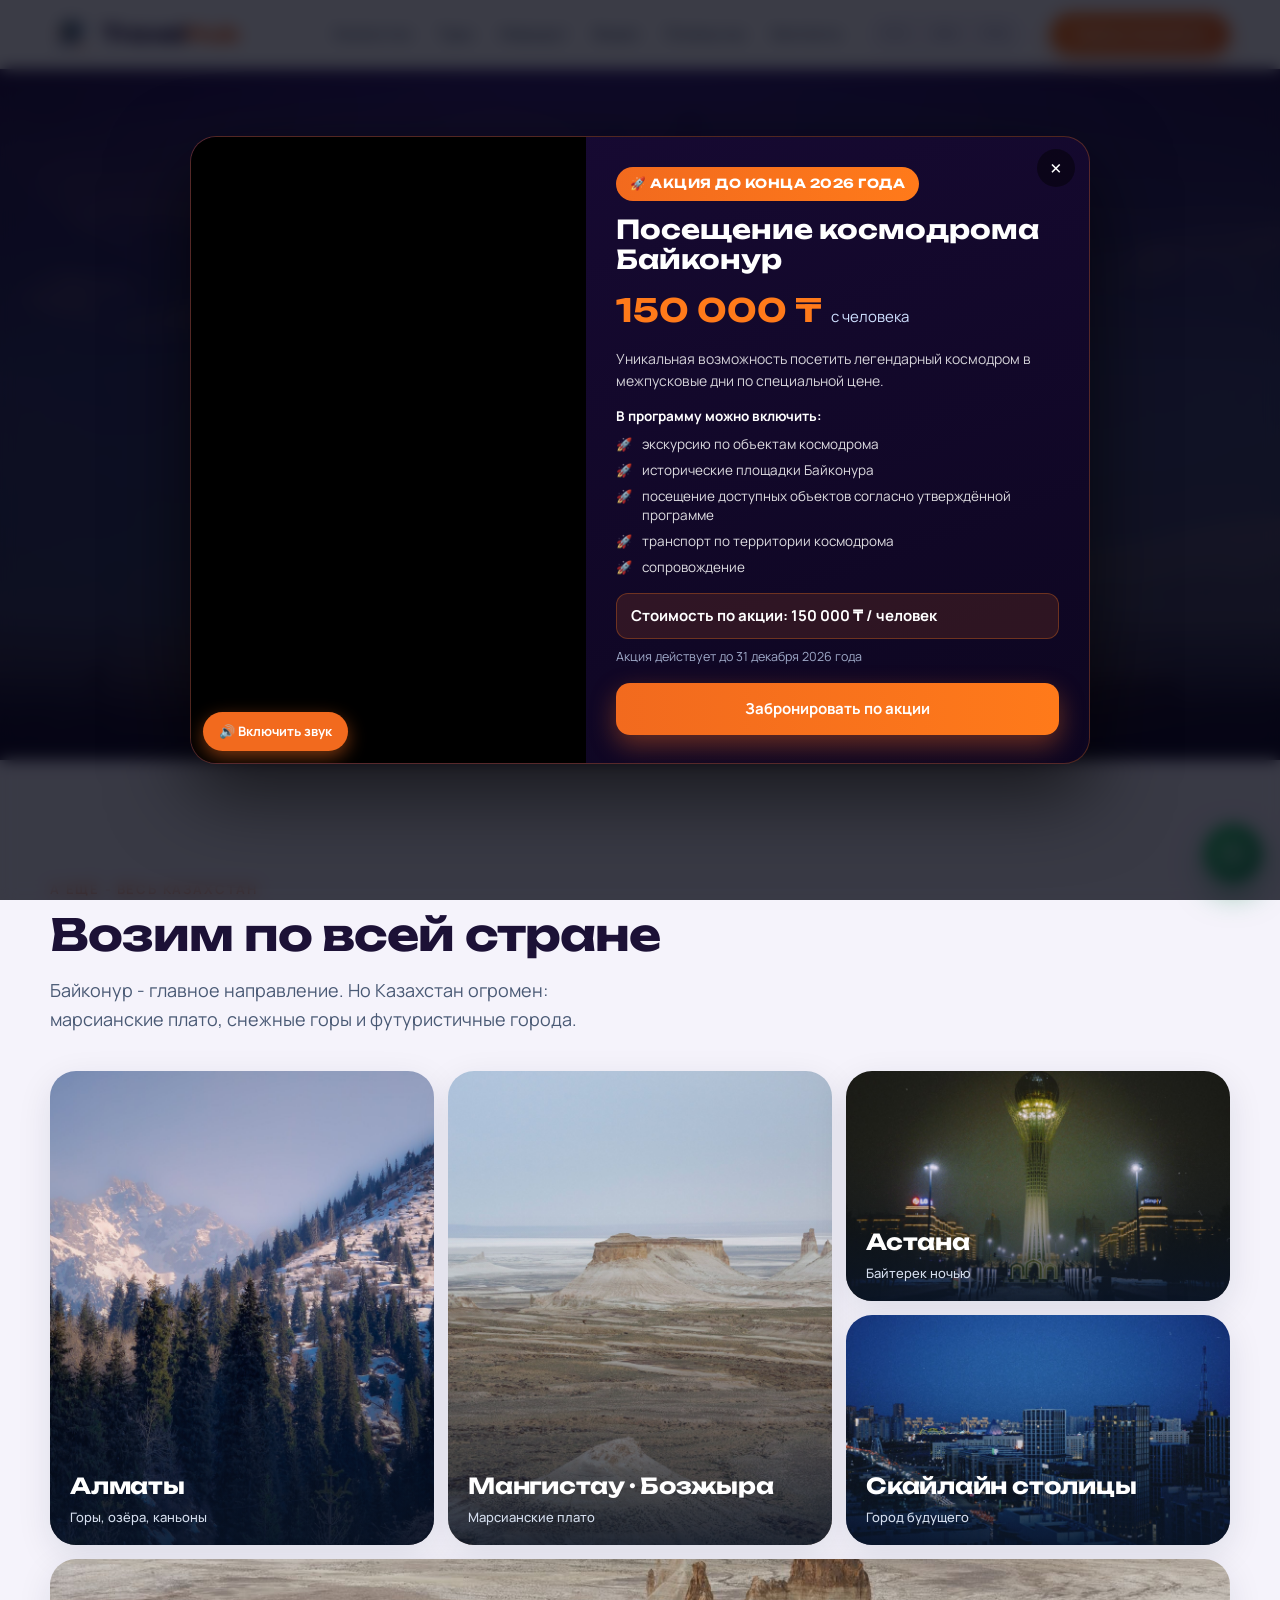
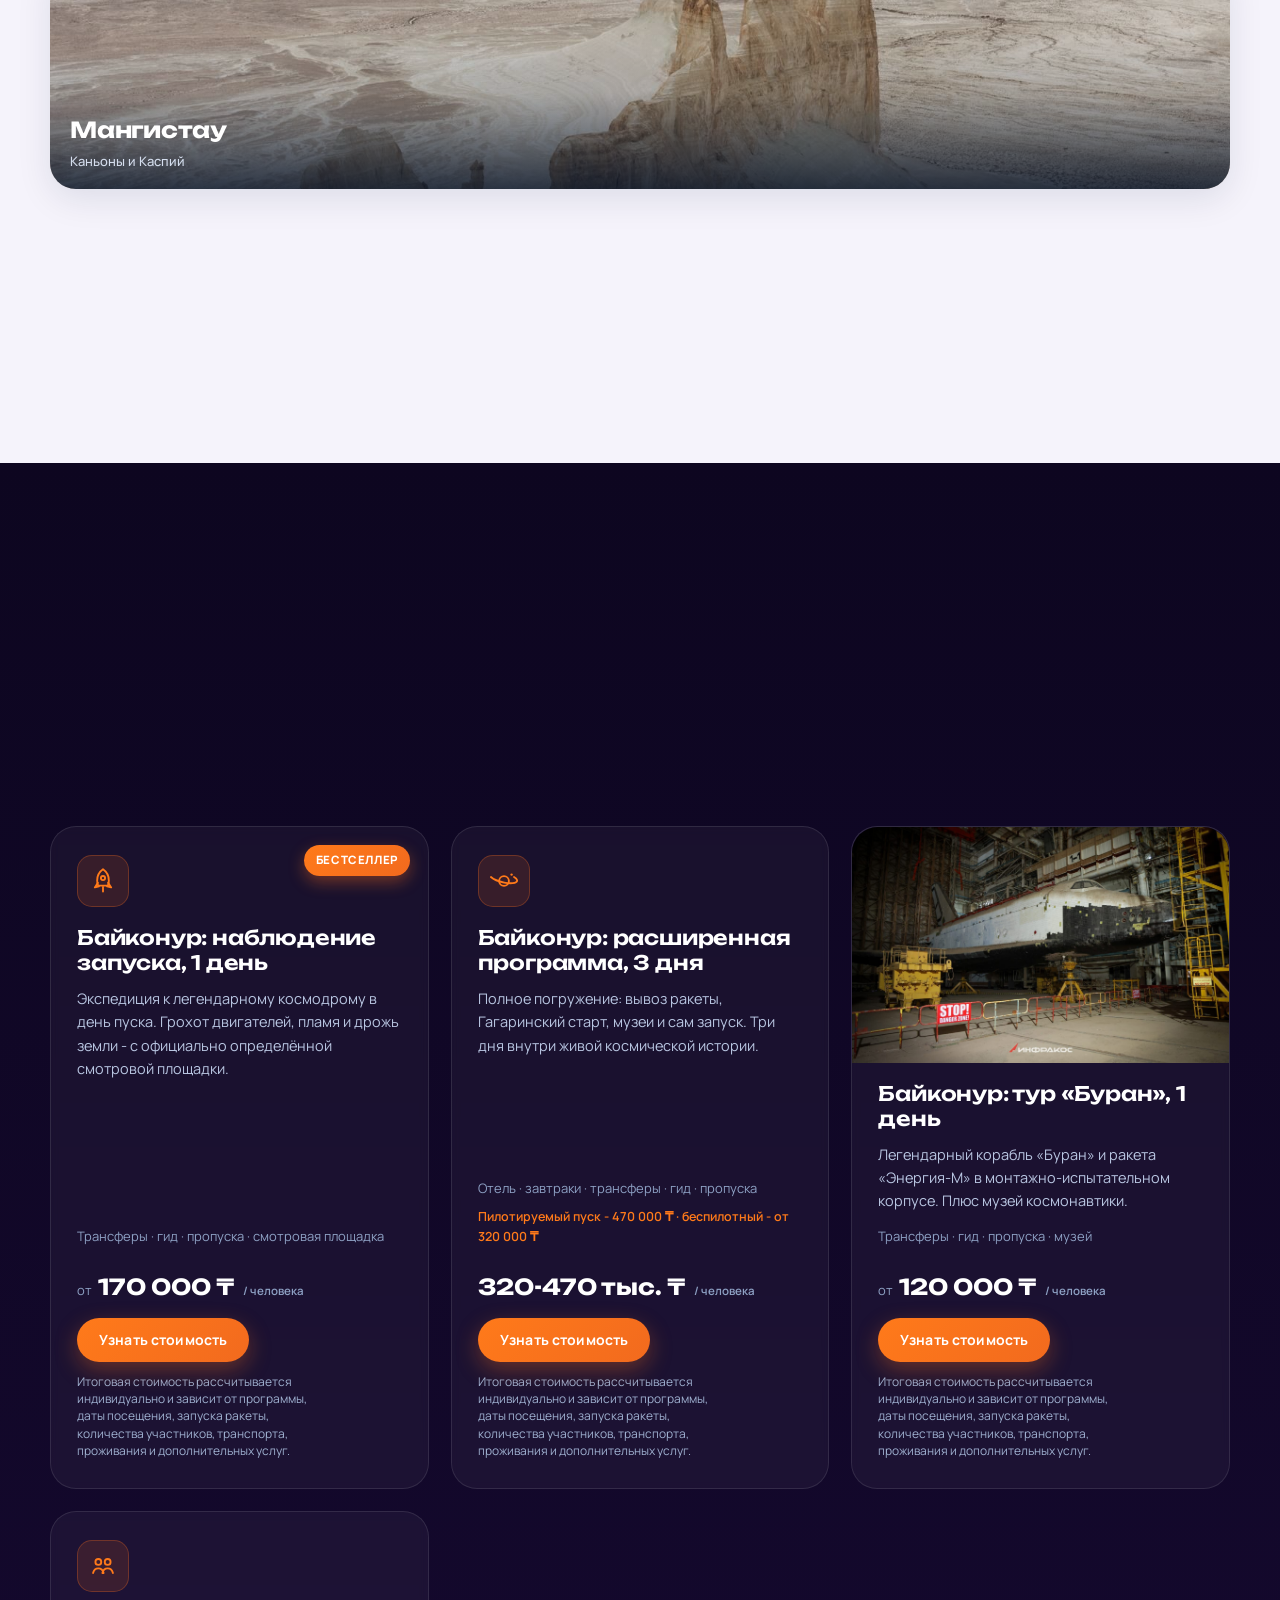
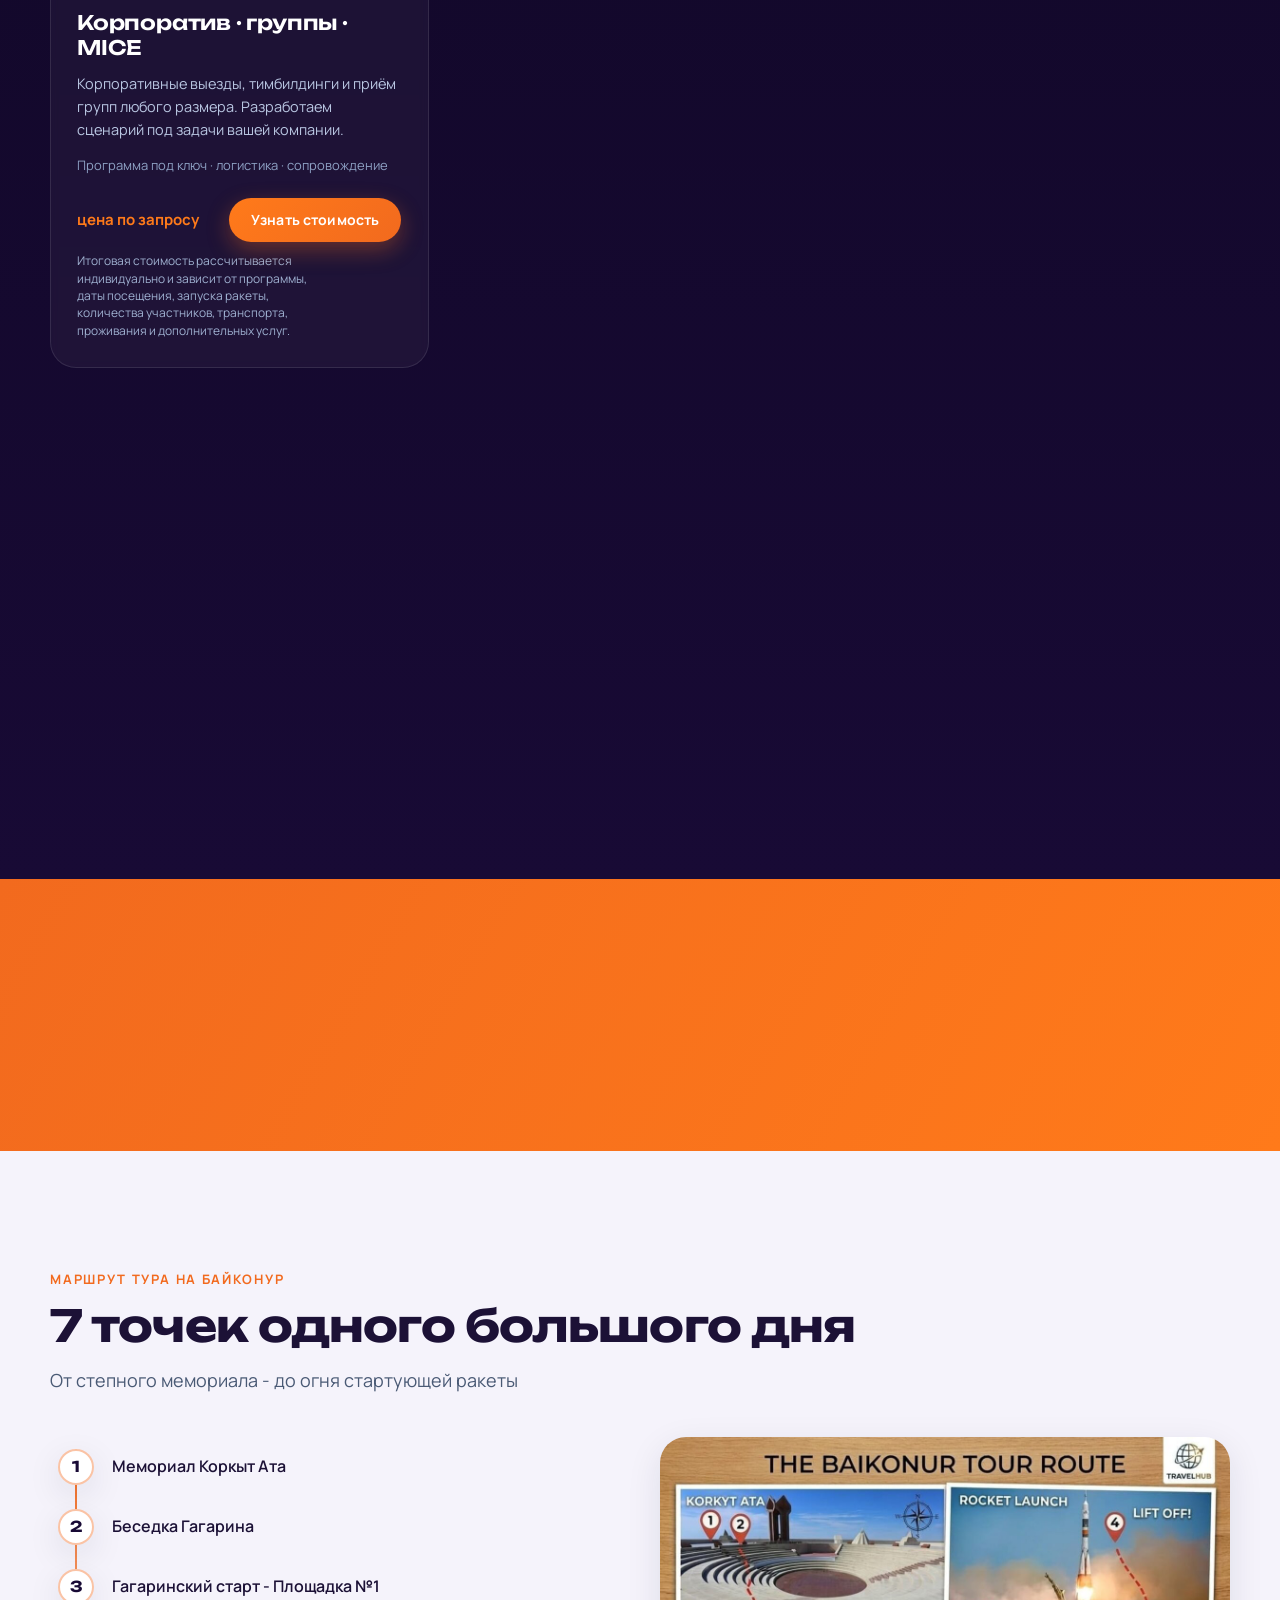
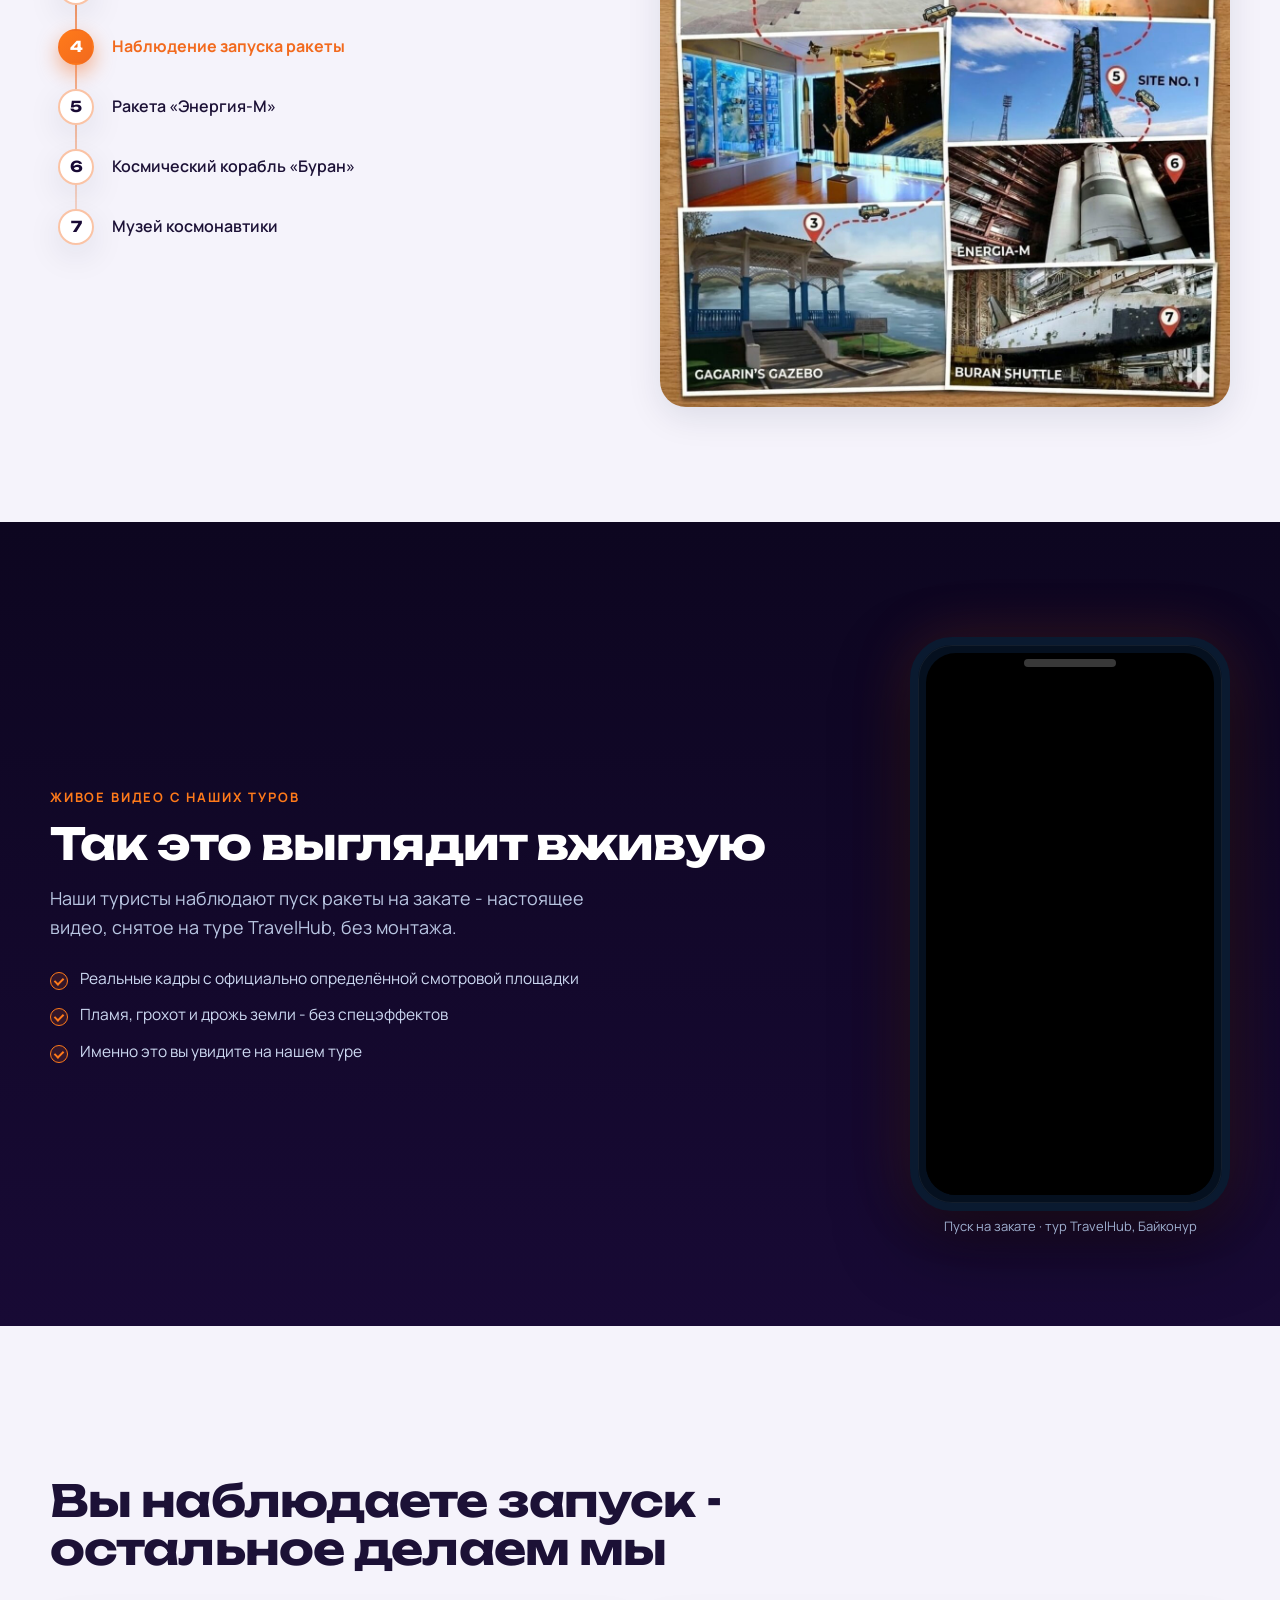
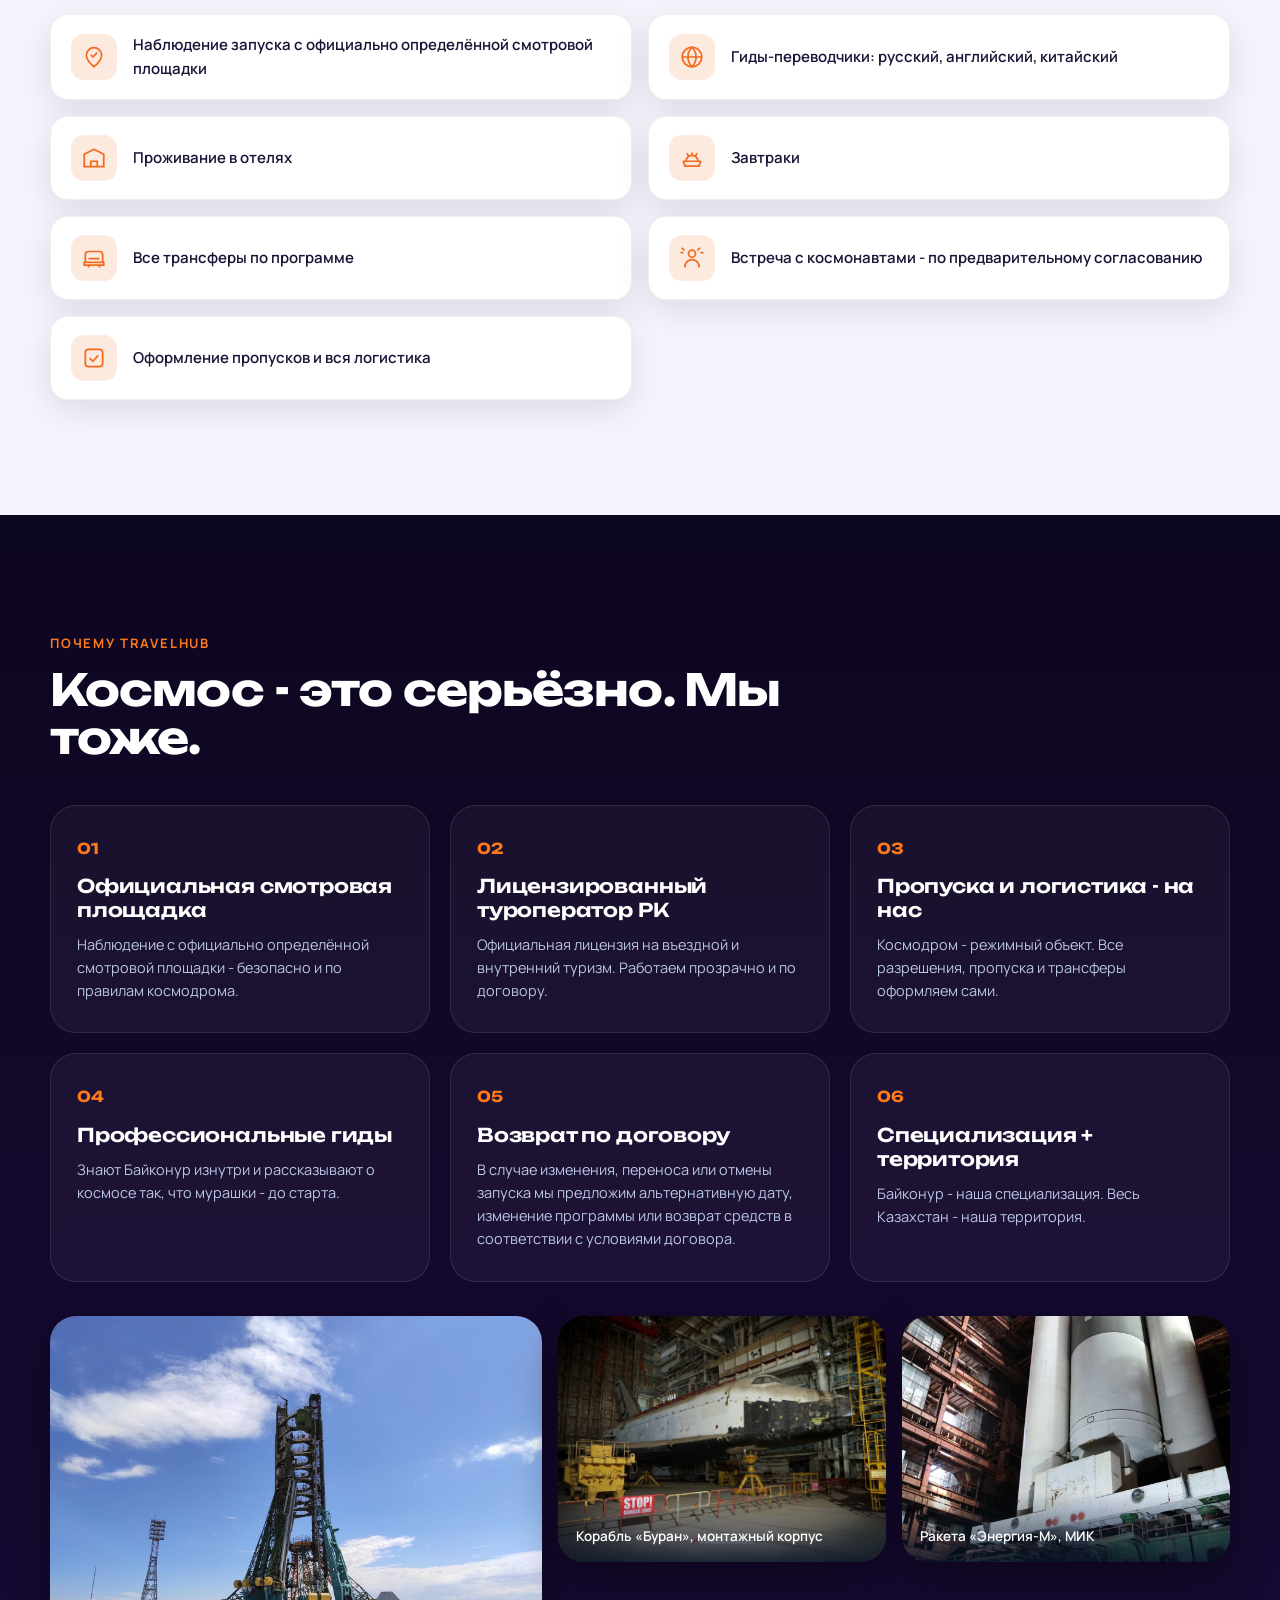
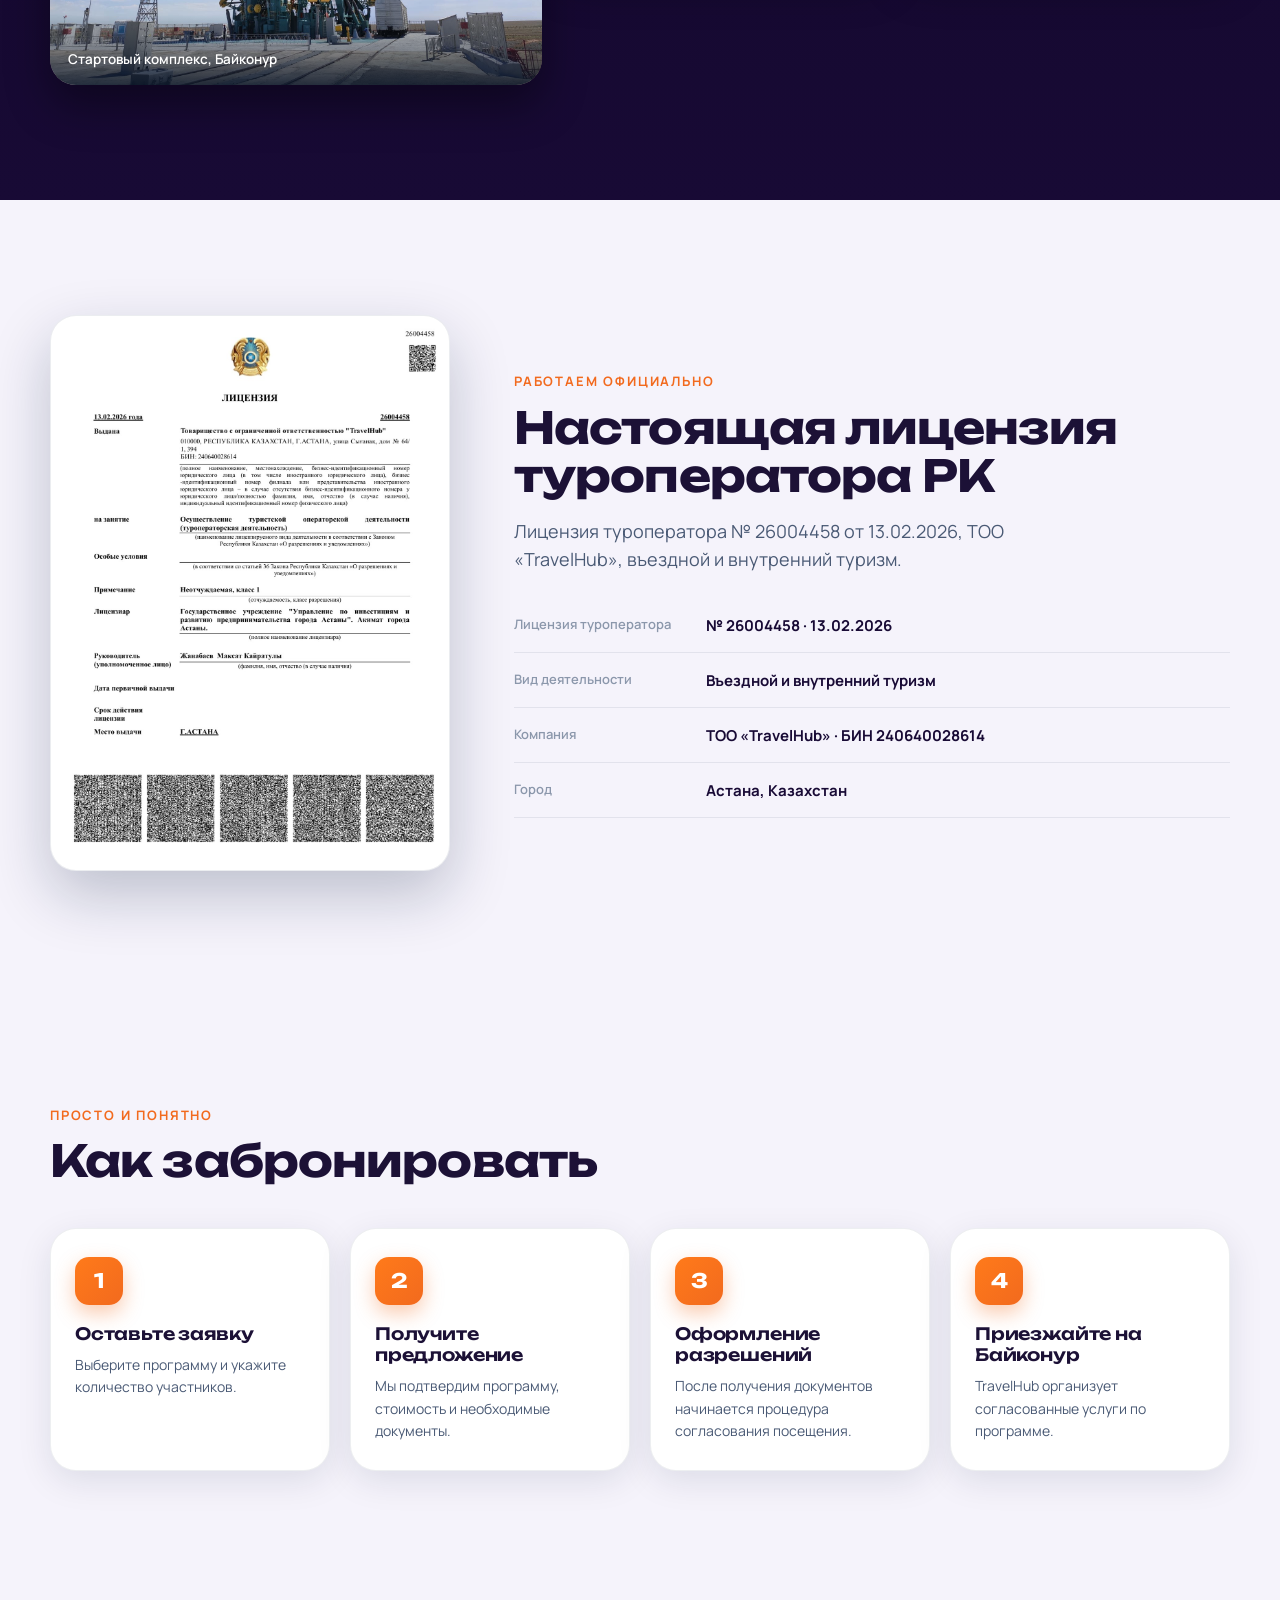
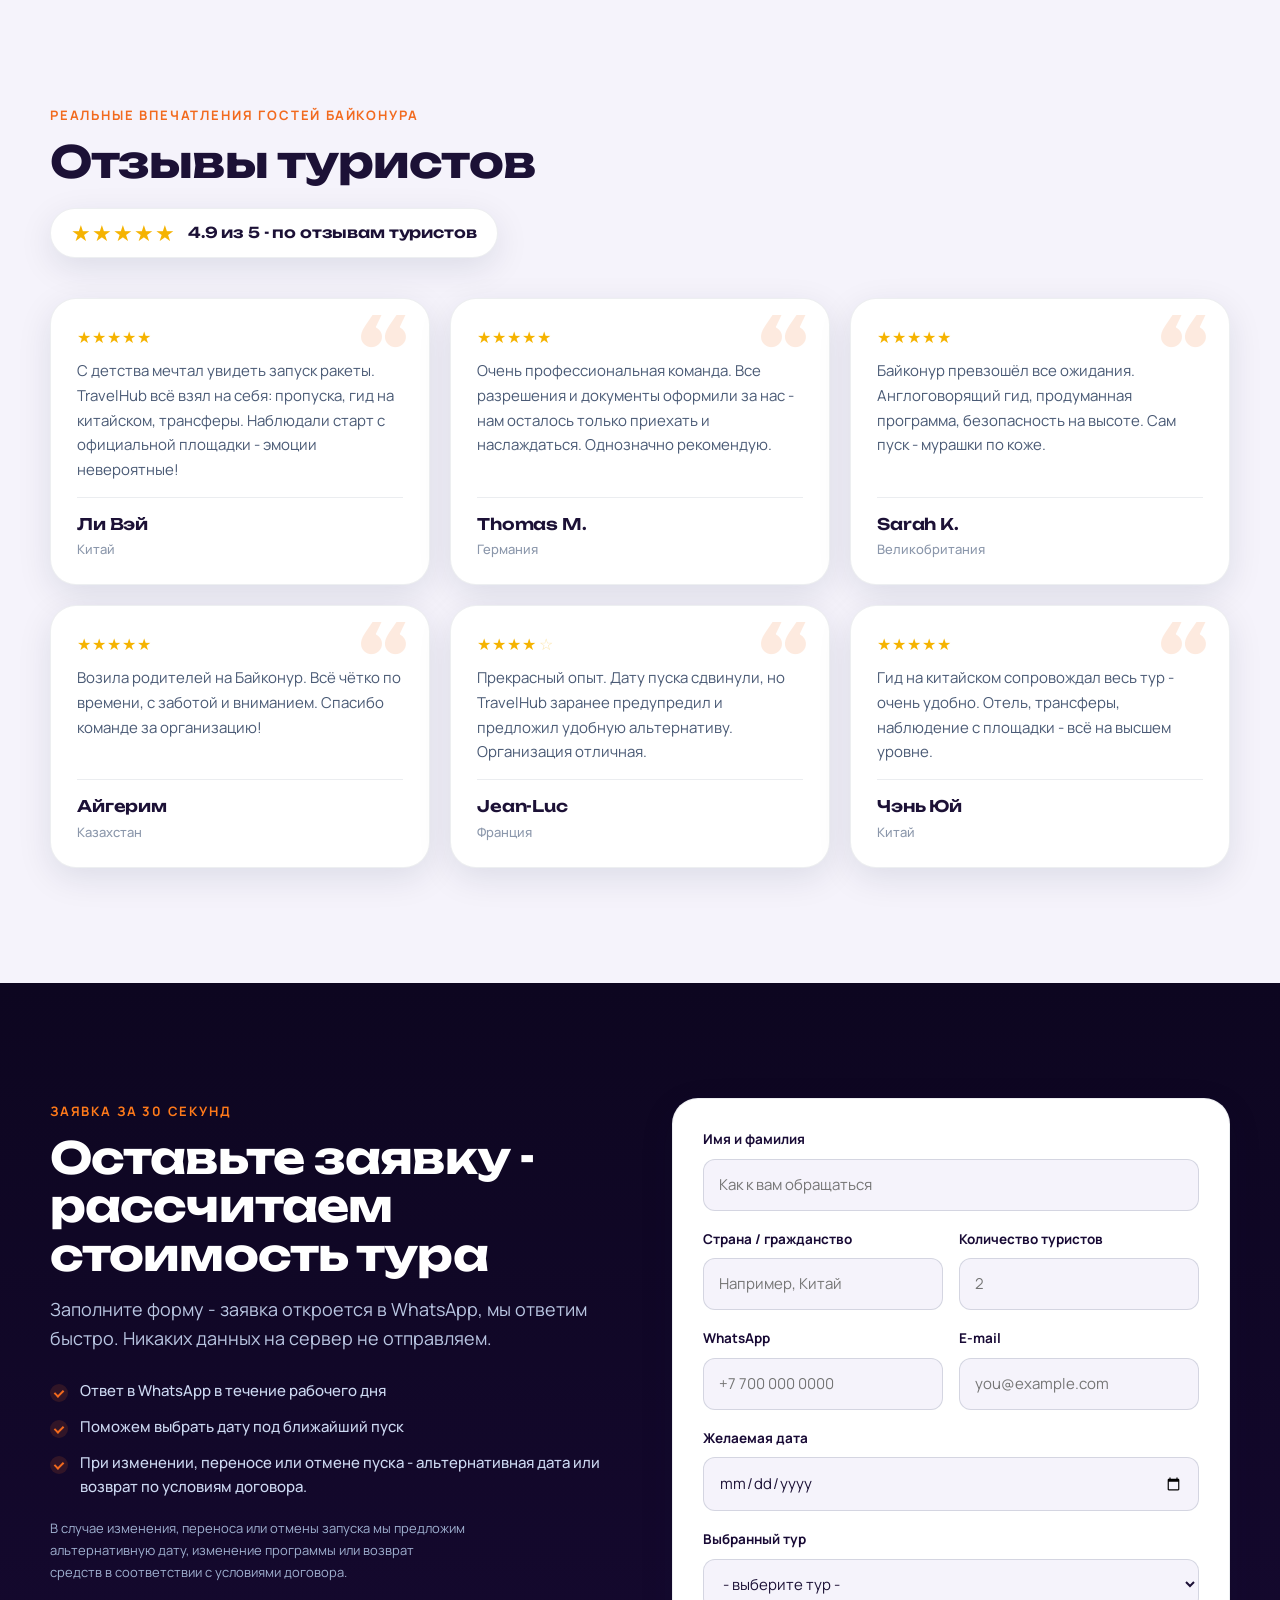
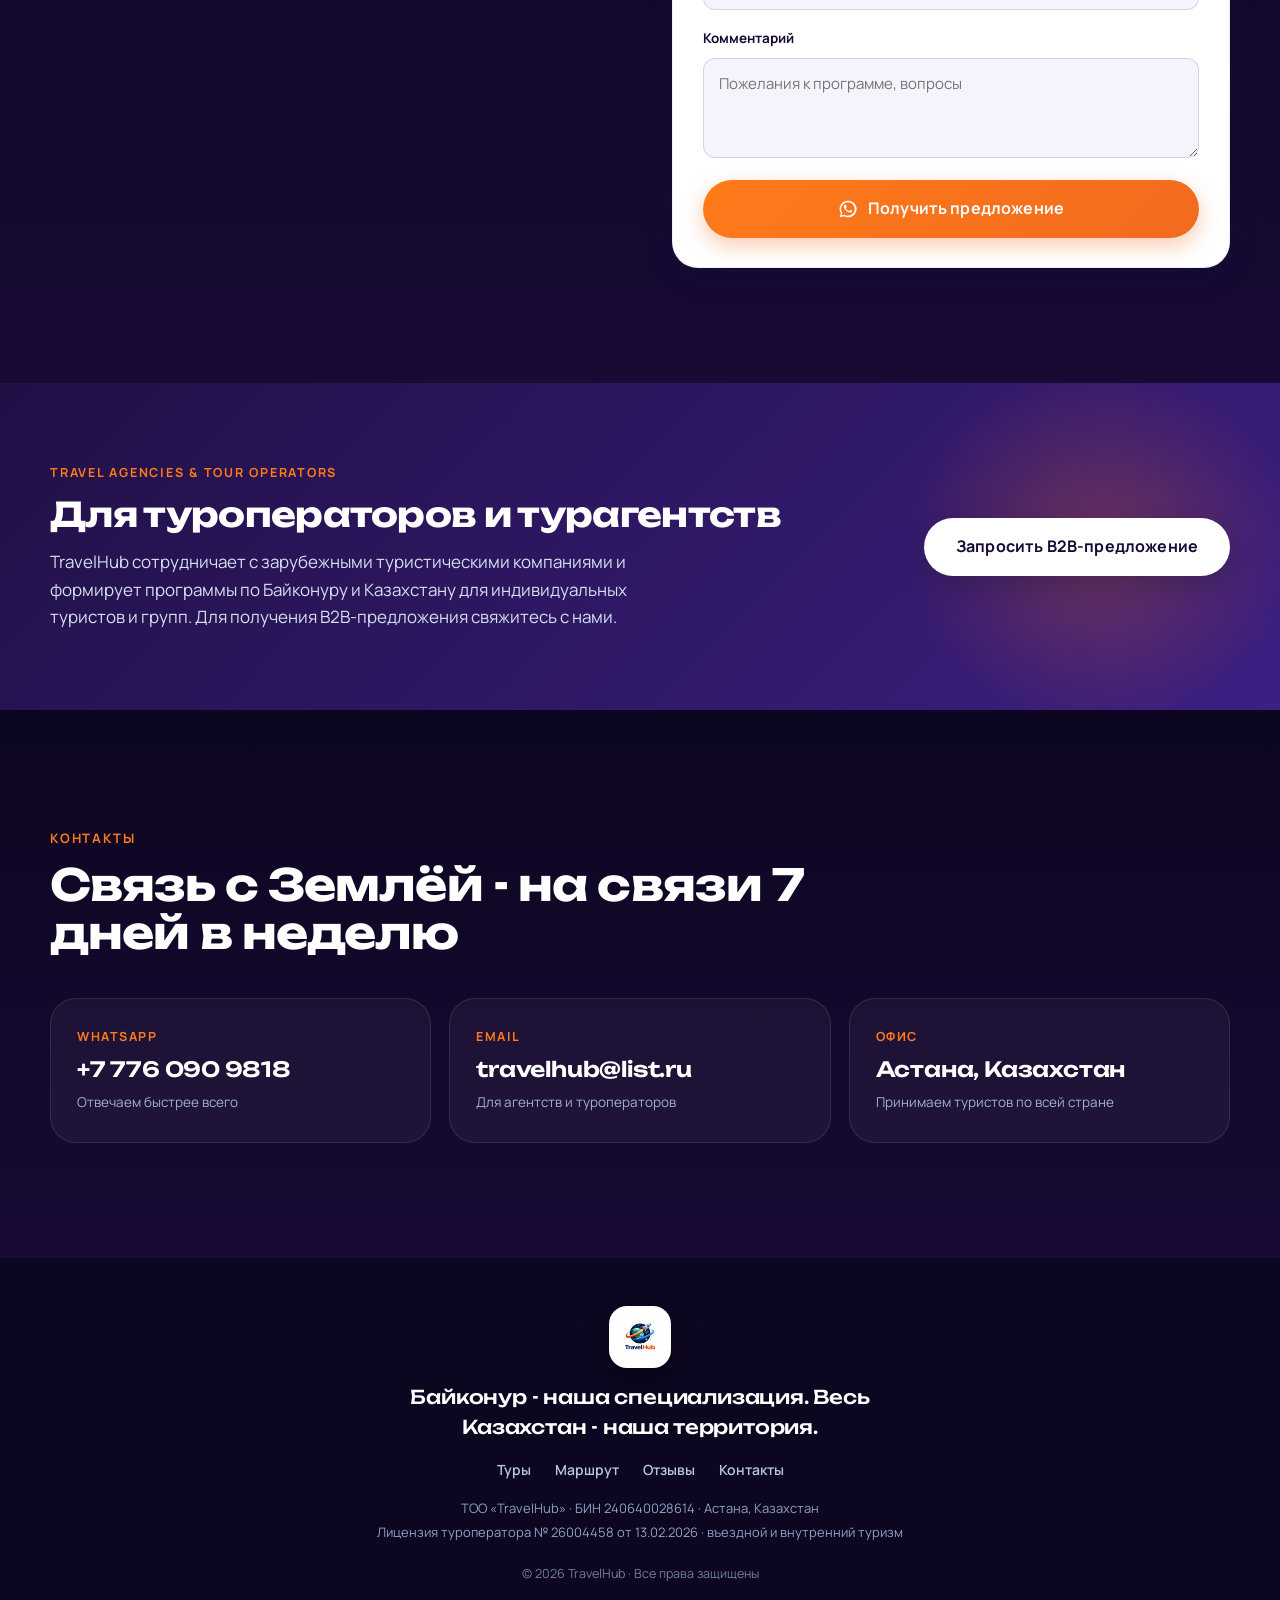
==== commit 511a158b: "Относительные пути (../) для CSS/JS/assets/языков — превью работает и на github.io/travelhub/, и на " ====
--- a/index.html
+++ b/index.html
@@ -8,8 +8,8 @@
 <link rel="alternate" hreflang="en" href="https://travel-hub.kz/en/">
 <link rel="alternate" hreflang="zh-CN" href="https://travel-hub.kz/cn/">
 <link rel="alternate" hreflang="x-default" href="https://travel-hub.kz/ru/">
-<meta http-equiv="refresh" content="0; url=/ru/">
-<script>location.replace('/ru/');</script>
+<meta http-equiv="refresh" content="0; url=ru/">
+<script>location.replace('ru/');</script>
 </head>
-<body><a href="/ru/">TravelHub</a></body>
+<body><a href="ru/">TravelHub</a></body>
 </html>
